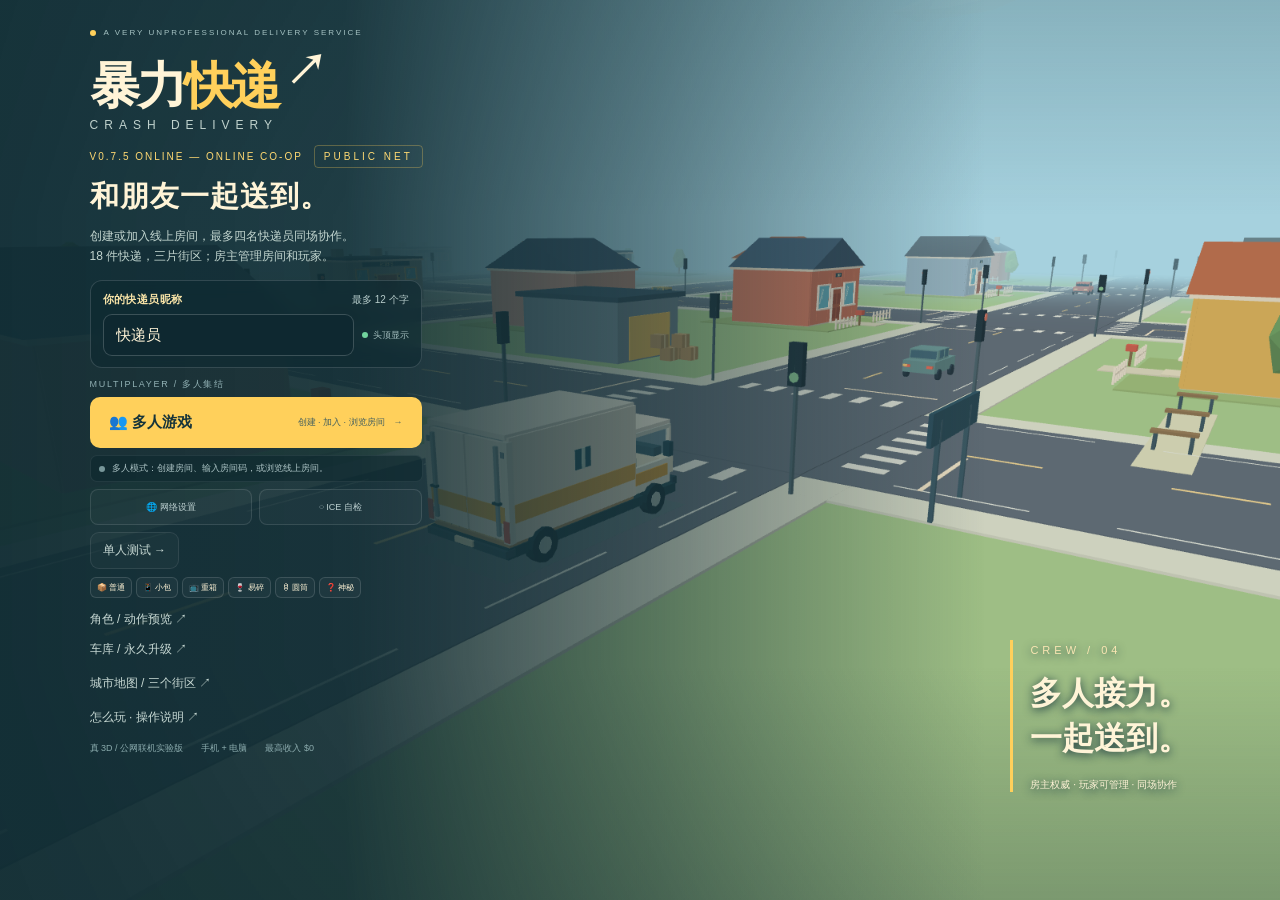
==== artifacts/V0.8.0-2v2-CANDIDATE.html @ e5f293e4 "Fix 2v2 runtime scope and show mode picker" ====
<!doctype html>
<html lang="zh-CN">
<head>
<meta charset="utf-8"><meta name="viewport" content="width=device-width,initial-scale=1,viewport-fit=cover">
<meta name="theme-color" content="#162e34"><meta name="apple-mobile-web-app-capable" content="yes">
<meta name="apple-mobile-web-app-status-bar-style" content="black-translucent">
<meta name="description" content="暴力快递 V0.7 城市交通：住宅、商业、工业三区，18 件任务包裹，路口转弯让行、事故清障及双人同车合作。">
<title>暴力快递 · V0.7.5 ONLINE · MULTIPLAYER</title>
<script>window.CRASH_TURN_CREDENTIALS_URL='https://api.feelpal.app/turn-credentials';</script>
<style>:root{--ink:#16343a;--deep:#142b31;--gold:#ffd05b;--cream:#fff4d7;--muted:#abc2c4;--safeB:env(safe-area-inset-bottom,0px);--safeT:env(safe-area-inset-top,0px);--safeL:env(safe-area-inset-left,0px);--safeR:env(safe-area-inset-right,0px)}*{box-sizing:border-box}html,body{margin:0;width:100%;height:100%;overflow:hidden;background:var(--deep);color:var(--cream);font-family:Arial,"PingFang SC","Microsoft YaHei",sans-serif;user-select:none;-webkit-user-select:none;overscroll-behavior:none}button{font:inherit;color:inherit;cursor:pointer;border:0;-webkit-tap-highlight-color:transparent;touch-action:none}button:focus-visible,canvas:focus-visible{outline:2px solid var(--gold);outline-offset:3px}button:disabled{opacity:.42;cursor:default}button:active{transform:translateY(1px)}.hidden{display:none!important}#game,#world,#overlay,#hud,#vignette{position:absolute;inset:0;width:100%;height:100%}#world{touch-action:none;display:block;outline:none}#overlay,#hud,#vignette{pointer-events:none}#vignette{background:linear-gradient(#133c4235,transparent 24%,transparent 74%,#142b3140)}#hud button,#hud .joystick{pointer-events:auto}.control{background:#16343ae8;border:1px solid #ffffff36;border-radius:15px;box-shadow:0 2px 0 #0e292849;min-width:44px;min-height:44px;display:flex;align-items:center;justify-content:center}.control.pressed,.control.active{background:var(--gold);color:var(--ink);border-color:#ffe6a6}.statusbar{position:absolute;left:max(16px,var(--safeL));top:calc(10px + var(--safeT));height:44px;display:flex;align-items:center;gap:17px;border-radius:13px;background:#142f37e5;padding-left:13px;font-size:14px;border:1px solid #ffffff25}.viewtag{font-size:11px;letter-spacing:1px;color:var(--gold);padding-right:12px;border-right:1px solid #ffffff2a}.stat small{font-size:10px;color:var(--muted);margin-left:4px}.money{color:var(--gold)}.statusbar b,.time{font-variant-numeric:tabular-nums}.time{font-size:12px;color:#d2e0dc}.pause{border:0;border-left:1px solid #ffffff25;border-radius:0 12px 12px 0;background:transparent;font-size:18px}.route{position:absolute;top:calc(62px + var(--safeT));left:max(16px,var(--safeL));height:35px;max-width:310px;display:flex;align-items:center;gap:11px;background:#16343ad2;border-radius:9px;padding:0 12px;font-size:12px}.route>b{white-space:nowrap;overflow:hidden;text-overflow:ellipsis;font-weight:500}.route>span:first-child{color:var(--gold);font-size:17px}.route>span:last-child{color:var(--gold);white-space:nowrap}.statuschips{position:absolute;left:max(17px,var(--safeL));top:calc(105px + var(--safeT));display:flex;gap:5px;flex-wrap:wrap;max-width:calc(100% - 120px)}.statuschips>span{background:#17373ac9;border:1px solid #ffffff12;padding:4px 7px;border-radius:5px;font-size:9px;white-space:nowrap}.statuschips>.warn{background:#9f552ce8;color:#fff2cf}.statuschips>.on{color:#ffdb81}.mapPanel{position:absolute;right:max(17px,var(--safeR));top:calc(12px + var(--safeT));width:106px;padding:6px;border-radius:12px;background:#16343adb;border:1px solid #ffffff22}.mapPanel canvas{width:100%;height:auto;display:block;border-radius:7px}.mapPanel small{display:block;font-size:9px;color:#b1c8c5;text-align:center;margin:4px 0 1px}.mapPanel small span{color:var(--gold)}#risk{position:absolute;left:50%;top:calc(20px + var(--safeT));transform:translateX(-50%);background:#934829ec;border:1px solid #ffd68e77;border-radius:8px;padding:8px 12px;font-size:12px;white-space:nowrap}#toast{position:absolute;top:23%;left:50%;transform:translate(-50%,-8px);opacity:0;transition:opacity .15s,transform .15s;background:#16343af2;border:1px solid #ffd05b5b;max-width:min(370px,85%);min-width:230px;padding:15px 22px;border-radius:13px;text-align:center}#toast.show{opacity:1;transform:translate(-50%,0)}#toast b{display:block;color:var(--gold);font-size:24px}#toast span{display:block;font-size:11px;line-height:1.7;margin-top:5px;color:#dce8df}#hint{position:absolute;bottom:calc(154px + var(--safeB));left:50%;transform:translateX(-50%);background:#17343acf;color:#f7f2d9;border-radius:10px;padding:7px 12px;font-size:11px;line-height:1.55;text-align:center;max-width:min(430px,70%);width:max-content}.telemetry{position:absolute;left:50%;bottom:calc(45px + var(--safeB));transform:translateX(-50%);display:flex;align-items:baseline;gap:4px;text-shadow:0 2px 10px #17373a}.telemetry strong{font-size:42px;line-height:1;font-variant-numeric:tabular-nums;letter-spacing:-1px}.telemetry small{font-size:9px;color:#d0e0dc}.healthtrack{position:absolute;width:70px;bottom:-12px;left:0;height:3px;background:#1c3439b0;border-radius:3px;overflow:hidden}.healthtrack i{display:block;height:100%;width:100%;background:#afd5b5}.driveLeft{position:absolute;left:max(23px,var(--safeL));bottom:calc(25px + var(--safeB))}.driveRight{position:absolute;right:max(23px,var(--safeR));bottom:calc(25px + var(--safeB));display:flex;flex-direction:column;align-items:flex-end;gap:10px}.steering,.pedals{display:flex;gap:8px}.steering button{width:64px;height:58px;font-size:21px}.pedals button{width:64px;height:58px;font-size:12px}.pedals .gas{background:#eff0dfe8;color:var(--ink);border-color:#faf9dd}.pedals .gas.pressed{background:var(--gold)}.driveTools{margin-bottom:9px;display:flex;gap:7px}.tool{gap:5px;padding:0 13px;font-size:18px}.tool small{font-size:11px}.enter{gap:7px;background:var(--gold);color:var(--ink);padding:0 13px;height:48px;border-color:#ffe7a7}.enter span{font-size:24px}.enter b{font-size:12px}.keyhelp{position:absolute;bottom:6px;left:50%;transform:translateX(-50%);font-size:10px;color:#fff5d8bd;white-space:nowrap}kbd{font:inherit;font-size:10px;opacity:.65;border:1px solid currentColor;padding:1px 4px;border-radius:4px;margin-left:3px}.joystick{position:absolute;width:128px;height:128px;left:max(23px,var(--safeL));bottom:calc(26px + var(--safeB));touch-action:none}.stickring{position:absolute;inset:5px;background:#173b3ba9;border:1px solid #ffffff3f;border-radius:50%;pointer-events:none}.stickthumb{position:absolute;left:44px;top:44px;width:40px;height:40px;border-radius:50%;background:#e1e9dabb;border:1px solid #ffffff6a;pointer-events:none}.joystick small{position:absolute;left:0;right:0;bottom:-7px;text-align:center;font-size:8px;color:#fff4d5a0;pointer-events:none}.walk{position:absolute;background:transparent;border:0;width:44px;height:44px;font-size:10px;color:#fff9df8a;border-radius:50%;touch-action:none}.walk.up{left:42px;top:-2px}.walk.down{left:42px;bottom:-2px}.walk.left{left:-2px;top:42px}.walk.right{right:-2px;top:42px}.walk.pressed{background:#ffd05b66;color:#fff4d5}.cargoActions{position:absolute;right:max(23px,var(--safeR));bottom:calc(25px + var(--safeB));display:flex;flex-direction:column;align-items:flex-end;gap:7px}.smallAct{font-size:11px;border-radius:10px;min-width:66px;padding:0 10px;min-height:44px}.interact{background:#f2f1deef;color:var(--ink);gap:6px;padding:0 14px;height:49px;font-size:12px}.interact span{font-size:18px}.throw{background:var(--gold);color:var(--ink);width:82px;height:80px;border-radius:23px;border:2px solid #ffe6a6;flex-direction:column;gap:1px;box-shadow:0 4px 0 #a9833999}.throw span{font-size:30px;line-height:28px}.throw b{font-size:13px}.throw.charging{background:#ffefaa;transform:translateY(2px);box-shadow:none}.powertrack{width:82px;height:4px;background:#102e32ad;border-radius:3px;overflow:hidden}.powertrack i{display:block;width:0;height:100%;background:var(--gold)}.rearControls{position:absolute;left:50%;bottom:calc(91px + var(--safeB));transform:translateX(-50%);text-align:center}.rearControls small{font-size:8px;display:block;color:#ebf1d8;margin-bottom:4px;text-shadow:0 1px 4px #1c3037}.rearControls>div{display:flex;gap:5px}.doorToggle{font-size:11px;min-width:44px;min-height:44px;border-radius:10px}.doorToggle.open{background:#955c30dd;border-color:#e7ad7150}#crosshair{position:absolute;top:50%;left:50%;width:18px;height:18px;transform:translate(-50%,-50%);border:1px solid #fff6d99c;border-radius:50%;box-shadow:0 0 3px #193d41}#crosshair i{position:absolute;width:3px;height:3px;border-radius:50%;background:#fff1b2;top:6px;left:6px}#crosshair.locked{border-color:#ffd05b;width:25px;height:25px}#crosshair.locked i{left:10px;top:10px}#focusLabel{position:absolute;top:calc(50% + 22px);left:50%;transform:translateX(-50%);font-size:11px;background:#123339d9;border-radius:6px;padding:5px 8px;white-space:nowrap;max-width:90%;text-overflow:ellipsis;overflow:hidden}#focusLabel:empty{display:none}.screen{position:absolute;inset:0;z-index:10}.menuScreen{padding:36px 7%;display:flex;align-items:center;background:linear-gradient(90deg,#112d34f5,#112d34e7 27%,#112d3480 51%,#112d3400 77%)}.menuCopy{max-width:490px}.eyebrow{color:#a5c2c2;font-size:9px;letter-spacing:2px;display:flex;align-items:center;gap:8px}.eyebrow i{width:6px;height:6px;background:var(--gold);border-radius:50%}.menuCopy h1{font-size:66px;letter-spacing:-3px;line-height:1.05;margin:22px 0 8px;font-weight:900;white-space:nowrap}.menuCopy h1 span{color:var(--gold)}.menuCopy h1 sup{font-size:42px;margin-left:7px}.englishTitle{font-size:12px;color:#c0d2cd;letter-spacing:6px}.edition{font-size:10px;letter-spacing:2px;margin:22px 0 0;color:#ffd972;display:flex;align-items:center;gap:11px}.edition span{padding:5px 9px;border:1px solid #ffd05b4a;border-radius:4px;font-size:10px;letter-spacing:3px}.menuCopy h2{font-size:39px;line-height:1.27;letter-spacing:1px;margin:15px 0 18px}.menuCopy p{font-size:13px;line-height:1.9;color:#c2d5cf;margin:0 0 25px}.menuCopy em{font-style:normal;color:#e9d4a6}.primary{display:block;border-radius:10px;width:100%;max-width:332px;padding:16px 19px;min-height:50px;background:var(--gold);color:var(--ink);font-size:15px;font-weight:800;text-align:left}.secondary{display:block;background:transparent;color:#c8d9d4;font-size:12px;padding:14px 0;min-height:44px;text-align:left}.menuFooter{font-size:9px;display:flex;gap:18px;color:#8cacae;flex-wrap:wrap;margin-top:8px}.menuStamp{position:absolute;right:7%;bottom:12%;padding-left:17px;border-left:3px solid var(--gold);text-shadow:0 2px 10px #15333d}.menuStamp>span{font-size:11px;letter-spacing:4px;color:#f9e6b3}.menuStamp strong{display:block;font-size:32px;line-height:1.4;margin:13px 0}.menuStamp small{font-size:10px}.modalScreen{background:#112830e8;display:flex;align-items:center;justify-content:center;padding:max(15px,var(--safeT)) 17px max(15px,var(--safeB));backdrop-filter:blur(6px)}.modal{background:#1a3940;border:1px solid #ffffff1c;border-radius:20px;padding:28px;max-width:470px;width:100%;max-height:100%;overflow:auto}.modal h2{font-size:25px;line-height:1.3;margin:16px 0}.modal p{font-size:12px;color:#b6cecb;line-height:1.8}.modal .primary{max-width:none}.modal>.primary{margin-top:20px}.settings{display:grid;grid-template-columns:1fr 1fr;gap:8px;margin-top:18px}.settings button{background:#ffffff0b;border:1px solid #ffffff22;border-radius:9px;padding:12px 7px;font-size:11px;min-height:46px}.fineprint{font-size:10px!important;color:#90b2b3!important}.resolution{font-size:10px!important;color:#e6d5a2!important;letter-spacing:.4px}.helpRows>div{border-bottom:1px solid #ffffff13;padding:10px 0}.helpRows b{color:var(--gold);font-size:12px}.helpRows p{font-size:11px;margin:5px 0 0}.endMark{color:var(--gold);font-size:54px}.endStats{display:flex;justify-content:space-between;gap:18px;margin:18px 0}.endStats small{color:var(--muted);display:block;font-size:10px}.endStats strong{color:var(--gold);display:block;font-size:24px;margin-top:7px}.noscript{position:absolute;inset:0;background:var(--deep);padding:40px;display:grid;place-items:center;z-index:99}
@media(hover:hover){button:not(:disabled):hover{filter:brightness(1.1)}}
@media(pointer:coarse),(max-width:760px){kbd,.keyhelp{display:none}.statusbar{left:max(10px,var(--safeL));top:calc(8px + var(--safeT));gap:13px;height:42px;padding-left:11px;font-size:13px}.viewtag{font-size:10px;padding-right:9px}.route{left:max(10px,var(--safeL));top:calc(57px + var(--safeT));font-size:11px;max-width:270px;height:32px}.statuschips{left:max(11px,var(--safeL));top:calc(96px + var(--safeT))}.statuschips>span{font-size:8px;padding:3px 6px}.mapPanel{width:78px;right:max(10px,var(--safeR));top:calc(9px + var(--safeT));padding:5px;border-radius:10px}.mapPanel small{font-size:7px}.driveLeft{left:max(12px,var(--safeL));bottom:calc(15px + var(--safeB))}.driveRight{right:max(12px,var(--safeR));bottom:calc(15px + var(--safeB));gap:8px}.steering,.pedals{gap:6px}.steering button,.pedals button{width:52px;height:52px;border-radius:14px}.pedals button{font-size:11px}.steering button{font-size:18px}.tool{min-height:44px;font-size:17px;padding:0 10px;gap:5px}.tool small{font-size:10px}.enter{height:46px;min-width:108px;padding:0 11px;border-radius:13px}.enter b{font-size:11px}.enter span{font-size:19px}.driveTools{margin-bottom:8px}.telemetry{bottom:calc(33px + var(--safeB))}.telemetry strong{font-size:33px}.telemetry small{font-size:8px}.healthtrack{width:56px;bottom:-9px}#hint{bottom:calc(151px + var(--safeB));font-size:10px;max-width:75%;padding:7px 10px}#toast{top:24%;min-width:200px;padding:12px 17px}#toast b{font-size:21px}#toast span{font-size:10px}#risk{top:calc(125px + var(--safeT));font-size:10px;max-width:90%;padding:6px 10px}.joystick{left:max(9px,var(--safeL));bottom:calc(15px + var(--safeB));transform:scale(.92);transform-origin:left bottom}.cargoActions{right:max(12px,var(--safeR));bottom:calc(15px + var(--safeB));gap:6px}.throw{width:76px;height:73px;border-radius:22px}.throw span{font-size:28px}.powertrack{width:76px}.interact{padding:0 10px;font-size:11px;height:46px}.interact span{font-size:16px}.smallAct{font-size:10px;min-width:65px;min-height:44px}.rearControls{bottom:calc(98px + var(--safeB))}.rearControls>div{gap:3px}.doorToggle{min-width:44px;min-height:44px}.rearControls small{font-size:8px}#focusLabel{font-size:10px}.mapPanel small{margin:2px 0 0}}
@media(max-width:600px) and (orientation:portrait){.statusbar{right:max(10px,var(--safeR));gap:12px;justify-content:space-between}.statusbar .pause{flex-shrink:0}.viewtag{letter-spacing:0}.time{font-size:11px}.route{right:94px;max-width:none}.route #distance{margin-left:auto}.mapPanel{top:calc(57px + var(--safeT));width:74px}.statuschips{max-width:calc(100% - 96px);gap:4px;top:calc(96px + var(--safeT))}.statuschips>span{padding:3px 5px}.menuScreen{padding:30px 7%;background:linear-gradient(90deg,#112d34e8 0%,#112d34b8 46%,#112d3426 100%)}.menuCopy h1{font-size:48px;margin-top:21px}.menuCopy h1 sup{font-size:32px;margin-left:6px}.englishTitle{font-size:9px;letter-spacing:4px}.menuCopy h2{font-size:34px;margin:18px 0 17px}.menuCopy p{font-size:12px;margin-bottom:25px}.eyebrow{font-size:7px;letter-spacing:1px}.edition{margin-top:24px}.menuFooter{font-size:8px;gap:13px}.menuStamp{display:none}.menuCopy{max-width:100%;width:100%}.menuCopy .primary{max-width:100%}.modal{padding:23px 20px}.modal h2{font-size:23px}#risk{top:calc(141px + var(--safeT))}#hud[data-view=cargo] #hint{bottom:calc(170px + var(--safeB));max-width:66%;left:44%}#hud[data-view=cargo] .telemetry{bottom:calc(29px + var(--safeB))}.rearControls{bottom:calc(98px + var(--safeB))}}
@media(max-width:360px) and (orientation:portrait){.statusbar{gap:8px;padding-left:9px;font-size:12px}.viewtag{padding-right:6px;font-size:9px}.steering button,.pedals button{width:47px;height:49px}.enter{min-width:100px}.driveLeft,.joystick{left:8px}.driveRight,.cargoActions{right:8px}.statuschips>span{font-size:7px}.telemetry strong{font-size:29px}.telemetry small{font-size:7px}.rearControls{left:50%;bottom:calc(96px + var(--safeB))}.rearControls>div{gap:2px}.joystick{transform:scale(.82)}.menuCopy h1{font-size:41px}.menuCopy h2{font-size:28px}.menuCopy p{font-size:11px}.menuCopy h1 sup{font-size:26px}.edition{margin-top:18px}.menuCopy p{margin-bottom:20px}.eyebrow{font-size:6px}.primary{font-size:13px}.menuCopy h1{margin-top:17px}.mapPanel{width:66px;right:9px}.route{right:84px}.route>b{font-size:10px}.statuschips{max-width:calc(100% - 80px)}.throw{width:68px;height:67px}.powertrack{width:68px}.interact{padding:0 8px;font-size:10px}#hint{font-size:9px}#focusLabel{font-size:9px}}
@media(max-height:540px) and (orientation:landscape){.statusbar{top:calc(7px + var(--safeT));height:42px}.route{top:calc(55px + var(--safeT));height:29px;max-width:260px}.statuschips{top:calc(89px + var(--safeT))}.mapPanel{width:73px;top:calc(8px + var(--safeT))}.mapPanel small{display:none}#risk{top:calc(12px + var(--safeT));left:60%;font-size:10px}.driveLeft,.driveRight{bottom:calc(10px + var(--safeB))}.driveTools{margin-bottom:5px}.driveRight{gap:5px}.steering button,.pedals button{height:46px;width:49px}.enter{height:44px}.telemetry{bottom:calc(23px + var(--safeB))}.telemetry strong{font-size:29px}#hint{bottom:calc(48px + var(--safeB));max-width:38%;font-size:9px;left:47%}.joystick{bottom:calc(10px + var(--safeB));transform:scale(.83)}.cargoActions{bottom:calc(11px + var(--safeB));display:grid;grid-template-columns:auto auto;gap:5px;align-items:end}.cargoActions .throw{grid-column:2;grid-row:1 / span 2;width:69px;height:69px}.cargoActions .powertrack{grid-column:2;width:69px}.cargoActions .smallAct{min-height:44px;font-size:9px}.cargoActions .interact{min-height:44px;height:44px;font-size:10px;grid-column:1}.cargoActions #assistAimBtn{grid-column:1;grid-row:1}.cargoActions #dropBtn{grid-column:1;grid-row:2}.rearControls{left:30%;bottom:calc(14px + var(--safeB))}#toast{top:32%;min-width:210px;padding:9px 16px}#toast b{font-size:19px}#toast span{font-size:9px}#focusLabel{font-size:10px;top:calc(50% + 19px)}.menuScreen{padding:20px 5%}.menuCopy h1{font-size:43px;margin:10px 0 5px}.menuCopy h1 sup{font-size:28px}.englishTitle{font-size:9px;letter-spacing:4px}.eyebrow{font-size:7px}.edition{margin:13px 0 0;font-size:8px}.edition span{font-size:8px;padding:3px 7px}.menuCopy h2{font-size:25px;line-height:1.18;margin:10px 0}.menuCopy h2 br{display:none}.menuCopy p{font-size:10px;line-height:1.65;margin-bottom:13px}.menuCopy .primary{padding:12px 17px;min-height:44px;font-size:12px;max-width:295px}.menuCopy .secondary{padding:8px 0;min-height:36px;font-size:10px}.menuFooter{font-size:7px;margin-top:2px}.menuStamp{bottom:16%;right:7%}.menuStamp strong{font-size:23px}.menuStamp small{font-size:8px}.modal{padding:21px}.modal h2{font-size:22px}.keyhelp{display:none}}
@media(prefers-reduced-motion:reduce){*{transition:none!important;animation:none!important}}

/* Multiplayer V0.2 UI: desktop + portrait/landscape safe areas. */
.menuScreen{overflow-y:auto}.menuCopy h1{font-size:56px;margin-top:12px}.menuCopy h2{font-size:35px;margin:12px 0}.edition{margin-top:15px}.menuCopy p{margin-bottom:16px}.menuLinks{display:flex;gap:18px;flex-wrap:wrap}.menuLinks .secondary{padding:10px 0 2px;min-height:34px}.menuFooter{margin-bottom:6px}#netStatus{max-width:360px;line-height:1.65}#roomCode{touch-action:manipulation;user-select:text;-webkit-user-select:text}.roomStrip{position:absolute;top:calc(134px + var(--safeT));left:max(16px,var(--safeL));display:flex;align-items:center;gap:6px;border:1px solid #e1efd329;border-radius:8px;background:#14303ce3;font-size:10px;padding:3px 4px 3px 8px;max-width:calc(100% - 30px)}.onlineDot{width:5px;height:5px;flex-shrink:0;background:#9adab1;border-radius:50%}.roomStrip button{font-size:10px;background:#39565d;border-radius:5px;min-height:30px;padding:0 9px;pointer-events:auto}.driveTools{max-width:180px}.wardrobe{pointer-events:none}.wardrobe header{position:absolute;left:5%;top:6%;pointer-events:none}.wardrobe h2{font-size:32px;margin:12px 0 7px}.wardrobe h2 span{font-size:10px;margin-left:12px;color:#a5c6c8;font-weight:400}.wardrobe p{font-size:11px;color:#9fbfc0}.galleryClose{position:absolute;right:5%;top:5%;font-size:12px;padding:0 17px;pointer-events:auto}.avatarCaption{position:absolute;left:8%;top:42%;display:flex;flex-direction:column;gap:9px}.avatarCaption small{font-size:10px;letter-spacing:2px;color:#a3c4c8}.avatarCaption strong{font-size:24px;color:#ffdc88}.avatarCaption span{font-size:11px;color:#c9d9d4}.poseDock{pointer-events:auto;position:absolute;left:50%;bottom:calc(23px + var(--safeB));transform:translateX(-50%);width:min(510px,90%);background:#122d38ed;border:1px solid #d3e7df33;border-radius:17px;padding:13px;backdrop-filter:blur(10px)}.crewSelect{display:flex;align-items:center;gap:8px;margin-bottom:10px}.crewSelect button,.poseGrid button{background:#ffffff09;border:1px solid #dae8d52b;border-radius:8px;min-height:40px;padding:0 10px;font-size:11px}.crewSelect>span{margin-left:auto;font-size:9px;color:#91b1b5}.crewSelect .active,.poseGrid .active{background:#f3ca6c;color:#163840;border-color:#ffe4a0}.poseGrid{display:grid;grid-template-columns:repeat(4,1fr);gap:6px}.wardrobe .eyebrow{letter-spacing:2px}#game[data-online=true] #risk{top:calc(172px + var(--safeT))}
@media(max-width:600px) and (orientation:portrait){.menuScreen{padding:22px 7%;align-items:center}.menuCopy h1{font-size:45px;margin:8px 0}.menuCopy h2{font-size:30px;line-height:1.14;margin:11px 0}.menuCopy h2 br{display:none}.edition{margin-top:15px}.menuCopy p{font-size:11px;line-height:1.75;margin-bottom:12px}.menuCopy .primary{min-height:44px;padding:13px 15px}.menuCopy .secondary{font-size:11px}.menuLinks{gap:15px}.roomStrip{left:10px;top:calc(136px + var(--safeT));font-size:9px;gap:5px;max-width:calc(100% - 20px)}.roomStrip button{font-size:9px;min-height:30px}.wardrobe header{top:5%;left:6%}.wardrobe h2{font-size:25px}.wardrobe h2 span{display:block;margin:6px 0 0}.wardrobe p{font-size:10px}.galleryClose{right:5%;font-size:10px;padding:0 12px}.avatarCaption{left:7%;top:24%;gap:6px}.avatarCaption strong{font-size:17px}.avatarCaption small{font-size:8px}.avatarCaption span{font-size:10px}.poseDock{bottom:calc(14px + var(--safeB));padding:10px;width:92%}.crewSelect>span{font-size:8px}.crewSelect button,.poseGrid button{font-size:10px;padding:0 8px;min-height:38px}}
@media(max-height:680px) and (orientation:portrait){.menuScreen{align-items:flex-start;padding-top:14px}.menuCopy h1{font-size:39px}.menuCopy p{line-height:1.6}.menuCopy .secondary{padding-top:7px;padding-bottom:7px;min-height:30px}.edition{margin-top:10px}.menuCopy .primary{padding:11px 14px}}
@media(max-height:540px) and (orientation:landscape){.menuScreen{align-items:flex-start;padding:16px 5%}.menuCopy h1{font-size:35px;margin:8px 0}.menuCopy{max-width:425px}.menuCopy h2{font-size:22px;margin:8px 0}.menuCopy p{display:none}.edition{margin-top:9px}.menuCopy .primary{padding:10px 15px;min-height:40px;max-width:295px}.menuLinks .secondary{min-height:25px;font-size:10px}.menuCopy .secondary{padding:6px 0;min-height:27px}.menuStamp{right:6%;bottom:25%}.roomStrip{top:calc(113px + var(--safeT));font-size:9px}.wardrobe header{top:7%;left:5%}.wardrobe h2{font-size:23px}.avatarCaption{left:5%;top:44%}.avatarCaption strong{font-size:19px}.poseDock{left:auto;right:4%;transform:none;width:225px;bottom:6%;padding:10px}.crewSelect{flex-wrap:wrap}.crewSelect>span{display:none}.poseGrid{grid-template-columns:repeat(2,1fr)}.poseGrid button,.crewSelect button{min-height:34px;font-size:10px}.galleryClose{top:5%;right:4%}#game[data-online=true] #risk{top:calc(8px + var(--safeT));left:60%}}


/* V0.7 ONLINE additions */
.packageLegend{display:flex;gap:5px;flex-wrap:wrap;margin:8px 0 0}.packageLegend span{font-size:9px;padding:4px 6px;border:1px solid #ffffff22;border-radius:6px;background:#ffffff08}.garageMoney{color:var(--gold)}.garageGrid{display:grid;grid-template-columns:1fr 1fr;gap:7px;margin:12px 0}.garageGrid button{background:#ffffff0b;border:1px solid #ffffff22;border-radius:9px;min-height:54px;padding:8px;text-align:left}.garageGrid b,.garageGrid span{display:block}.garageGrid span{font-size:9px;color:#b9cfca;margin-top:3px}.conditionChip{color:#ffdc88!important}

/* V0.7 ONLINE Multiplayer lobby + nickname + performance UI */
.profileSetup{max-width:332px;margin:14px 0 10px;padding:11px 12px;border:1px solid #ffffff24;border-radius:12px;background:#0f2a31a8;backdrop-filter:blur(7px)}
.profileSetup label{display:flex;align-items:center;justify-content:space-between;gap:12px;font-size:10px;color:#b7ccca;margin-bottom:7px}.profileSetup label b{font-size:11px;color:#f7e3a7;letter-spacing:.4px}.nicknameRow{display:flex;align-items:center;gap:8px}.nicknameRow input{min-width:0;flex:1;height:42px;border:1px solid #ffffff30;border-radius:9px;background:#0e2830;color:#fff4d7;padding:0 12px;font:inherit;font-size:15px;outline:none}.nicknameRow input:focus{border-color:#ffd05b99;box-shadow:0 0 0 2px #ffd05b1d}.nicknameBadge{flex:0 0 auto;font-size:9px;color:#9fb9ba;white-space:nowrap}.nicknameBadge i{display:inline-block;width:6px;height:6px;border-radius:50%;background:#72d39e;margin-right:5px}.lobbyLabel{font-size:9px;letter-spacing:1.7px;color:#91b1b4;margin:9px 0 6px}.multiplayerPanel{max-width:332px;padding:9px;border:1px solid #ffffff20;border-radius:13px;background:#102b33a8}.multiplayerPanel .primary{max-width:none}.joinRow{display:flex;gap:7px;margin-top:8px}.joinRow input{min-width:0;flex:1;border:1px solid #ffffff2d;border-radius:9px;background:#0e2931;color:#fff4d7;padding:0 12px;font:inherit;font-size:15px;height:44px}.joinRow .control{min-width:67px}.soloLink{max-width:332px;margin-top:7px!important;text-align:center!important;border:1px solid #ffffff17!important;border-radius:9px!important;padding:9px 12px!important;background:#ffffff06!important}.netStatusPill{max-width:332px;display:flex;align-items:center;gap:7px;font-size:9px!important;color:#abc2c4!important;margin:7px 0 0!important;min-height:25px!important;padding:5px 8px;border-radius:7px;background:#0f2930a3;border:1px solid #ffffff12}.netStatusPill:before{content:'';width:6px;height:6px;border-radius:50%;background:#78979a;flex:0 0 auto}.packageLegend{max-width:332px;margin-top:8px!important;gap:4px!important}.packageLegend span{font-size:8px!important;padding:4px 6px!important}
.roomStrip{gap:7px!important;padding:4px 5px 4px 7px!important;max-width:min(620px,calc(100% - 30px))!important}.crewHud{display:flex;align-items:center;gap:6px;min-width:0}.crewDot{width:7px;height:7px;border-radius:50%;flex:0 0 auto}.crewDot.local{background:#efae3f}.crewDot.remote{background:#55b8d3}.crewHudText{display:flex;flex-direction:column;min-width:0;line-height:1.1}.crewHudText strong{font-size:10px;max-width:105px;overflow:hidden;text-overflow:ellipsis;white-space:nowrap;color:#fff1c6}.crewHudText small{font-size:7px;color:#95b5b7;margin-top:2px}.roomDivider{width:1px;height:20px;background:#ffffff20;flex:0 0 auto}.roomMeta{font-size:8px;color:#94b2b5;white-space:nowrap}.roomStrip #waveBtn{min-width:35px!important;padding:0 8px!important;font-size:15px!important}
.nameplate{position:absolute;pointer-events:none;transform:translate(-50%,-100%);padding:5px 8px 4px;border-radius:8px;background:#102d35e8;border:1px solid #ffffff35;box-shadow:0 2px 10px #0d242b66;white-space:nowrap;text-align:center}.nameplate b{display:block;font-size:11px;color:#fff2c8;line-height:1.15}.nameplate small{display:block;font-size:8px;color:#a9c5c6;margin-top:2px}.nameplate.blue{border-color:#70d0e75c}.nameplate.orange{border-color:#f2bd6263}
@media(max-width:600px) and (orientation:portrait){.profileSetup,.multiplayerPanel,.netStatusPill,.soloLink{max-width:none;width:100%}.packageLegend{display:none}.profileSetup{margin:10px 0 7px;padding:9px 10px}.nicknameRow input{height:40px;font-size:16px}.lobbyLabel{margin:7px 0 5px}.multiplayerPanel{padding:7px}.menuCopy p{margin-bottom:10px!important}.roomStrip{top:calc(132px + var(--safeT));left:10px!important;right:10px!important;max-width:none!important;width:auto!important}.roomMeta{display:none}.crewHudText strong{max-width:86px}.crewHudText small{font-size:6px}.roomDivider{height:18px}.nicknameBadge{font-size:8px}}
@media(max-height:540px) and (orientation:landscape){.profileSetup{position:absolute;left:5%;top:184px;width:295px;margin:0;padding:7px 9px}.profileSetup label{margin-bottom:4px}.nicknameRow input{height:36px}.lobbyLabel{display:none}.multiplayerPanel{position:absolute;left:5%;top:263px;width:295px;padding:6px}.multiplayerPanel .primary{min-height:36px!important;padding:8px 12px!important}.joinRow{margin-top:5px}.joinRow input{height:36px}.netStatusPill{position:absolute;left:5%;top:348px;width:295px;margin:0!important;min-height:21px!important}.soloLink{position:absolute;left:315px;top:263px;width:110px;margin:0!important;min-height:36px!important}.packageLegend{display:none}.menuLinks{position:absolute;left:315px;top:305px;display:block}.menuLinks .secondary,#garageBtn,#helpBtn{font-size:9px!important;min-height:25px!important;padding:4px 0!important}.roomStrip{top:calc(86px + var(--safeT))}}

/* V0.6: clear canvas, contextual actions and a compact opt-in job sheet. */
#game{height:100%;height:100dvh}#errorScreen{z-index:90}
.route{pointer-events:auto;height:40px;padding-right:3px;max-width:390px}
.route>button{border:1px solid #d3e1cc3b;background:#31515a;font-size:11px;min-width:44px;min-height:34px;border-radius:7px;margin-left:3px}
.route #distance{margin-left:auto}.route b{max-width:205px}
.mobility{position:absolute;right:max(23px,var(--safeR));bottom:calc(246px + var(--safeB));background:#335d66e8}
.taskBadge{position:absolute;left:50%;top:calc(155px + var(--safeT));transform:translateX(-50%);font-size:11px;color:#d0efce;background:#1c4149ed;border:1px solid #a9d29a55;padding:7px 11px;border-radius:8px;max-width:80%;text-align:center;white-space:nowrap}
.taskBadge.mismatch{background:#765035ed;color:#ffe1aa;border-color:#efc28577}
.workProgress{position:absolute;left:50%;top:58%;transform:translateX(-50%);width:210px;padding:10px;border-radius:10px;background:#15353aed;text-align:center;font-size:12px}
.workProgress>div{height:5px;margin-top:8px;background:#718b8966;border-radius:6px;overflow:hidden}.workProgress i{height:100%;display:block;background:#ffd05b;width:0}
.manifest{position:absolute;z-index:8;top:calc(65px + var(--safeT));right:max(18px,var(--safeR));width:360px;max-width:calc(100% - 24px);max-height:calc(100% - 96px - var(--safeT) - var(--safeB));overflow:auto;background:#14313bee;border:1px solid #9eb6ad69;border-radius:18px;padding:18px;box-shadow:0 15px 40px #071f2855;backdrop-filter:blur(10px)}
.manifest header{display:flex;gap:12px;justify-content:space-between;align-items:center}.manifest h2{font-size:19px;letter-spacing:.3px;margin:8px 0 0}.manifest header small{font-size:8px;letter-spacing:1.5px;color:#adc9c8}.manifest p,.manifest footer{font-size:10px;line-height:1.7;color:#adc9c8}.manifest header button{font-size:22px;flex-shrink:0}
#orderList{display:grid;gap:6px;margin:12px 0}.job{min-height:58px;background:#ffffff07;border:1px solid #acc4b827;border-radius:10px;display:flex;align-items:center;gap:10px;text-align:left;padding:9px 10px;color:#eff0dc;touch-action:manipulation}.job>strong{font-size:22px;color:#ffe0a1;letter-spacing:1px}.jobText{display:flex;flex-direction:column;gap:4px;flex:1;min-width:0}.jobText b{font-size:12px}.jobText small{font-size:9px;color:#aec4c7}.jobLocation{font-size:9px;color:#c1d5ca;white-space:nowrap}.job.selected{background:#ffe2a211;border-color:#f5d18ea6}.job.complete{opacity:.55}.job.complete strong{color:#b0d7b1}
[data-view=outside] .telemetry{display:none}.menuCopy h2{font-size:32px}
@media(pointer:coarse),(max-width:760px){
 .route{height:38px;top:calc(55px + var(--safeT));max-width:calc(100% - 94px)}.route b{max-width:140px;font-size:10px}.route>button{min-height:34px;font-size:10px;margin-left:0;padding:0 7px}
 .statuschips{top:calc(99px + var(--safeT))}.mobility{right:max(12px,var(--safeR));bottom:calc(240px + var(--safeB));font-size:10px;min-height:44px}
 .taskBadge{top:calc(193px + var(--safeT));font-size:9px;padding:5px 8px;max-width:88%}.manifest{right:12px;top:calc(54px + var(--safeT));padding:14px}.manifest h2{font-size:18px}
 #hud[data-view=cargo] #hint,#hud[data-view=outside] #hint{bottom:calc(154px + var(--safeB));left:45%;max-width:49%;font-size:9px}
 .cargoActions #interactBtn:not(.hidden){max-width:112px}.taskBadge{pointer-events:none}
}
@media(max-width:600px) and (orientation:portrait){
 .menuCopy h2{font-size:27px}.route{gap:5px;padding-left:8px;right:90px}.route #distance{font-size:10px}.route b{max-width:91px}.route>span:first-child{font-size:13px}.route>button{margin-left:0}
 .roomStrip{max-width:calc(100% - 20px)}.crewHudName{max-width:88px}.job{padding:8px;gap:7px}.jobText small{font-size:8px}
 .rearControls{left:47%;bottom:calc(94px + var(--safeB))}.rearControls small{display:none}.telemetry{bottom:calc(29px + var(--safeB));left:48%}
}
@media(max-width:360px) and (orientation:portrait){.route{right:82px;gap:3px;font-size:9px}.route b{max-width:70px}.route #distance{font-size:8px}.route>button{font-size:9px;min-width:44px}.jobLocation{font-size:8px}.taskBadge{font-size:8px}.rearControls{left:48%}.doorToggle{font-size:9px}}
@media(max-height:540px) and (orientation:landscape){
 .route{top:calc(54px + var(--safeT));height:34px}.route>button{min-height:30px}.statuschips{top:calc(94px + var(--safeT))}.taskBadge{top:calc(48px + var(--safeT));left:69%;max-width:45%}
 .mobility{right:max(23px,var(--safeR));bottom:calc(154px + var(--safeB));min-height:44px}
 .manifest{top:calc(12px + var(--safeT));max-height:calc(100% - 24px - var(--safeT) - var(--safeB));width:390px}.manifest p{margin:7px 0}#orderList{grid-template-columns:1fr 1fr}.job{gap:5px;padding:7px;flex-wrap:wrap}.job>strong{font-size:18px}.jobLocation{width:100%;margin-left:32px}.jobText small{font-size:8px}
 #hud[data-view=cargo] #hint,#hud[data-view=outside] #hint{bottom:calc(92px + var(--safeB));left:48%;max-width:40%;font-size:9px}.rearControls{left:33%;bottom:calc(14px + var(--safeB))}
}
/* Lobby has a naturally scrollable copy column; never center an over-height column off-screen. */
.menuScreen{align-items:flex-start;padding-top:28px;padding-bottom:24px}.menuCopy h1{font-size:50px;margin:12px 0 6px}.menuCopy h2{margin:12px 0;font-size:29px;line-height:1.15}.menuCopy h2 br{display:none}.menuCopy .edition{margin-top:13px}.menuCopy p{font-size:12px;line-height:1.7;margin:12px 0!important}.menuLinks{gap:13px}.menuCopy>.secondary{padding:9px 0;min-height:38px}.menuCopy .eyebrow{font-size:8px}
@media(max-width:600px) and (orientation:portrait){.menuScreen{padding:20px 7%}.menuCopy h1{font-size:43px}.menuCopy h2{font-size:25px}.menuCopy p{font-size:10px}.mapPanel{width:64px;top:calc(58px + var(--safeT))}.mapPanel small{display:none}.nicknameRow input,.joinRow input{font-size:16px}.menuCopy .eyebrow{font-size:7px;letter-spacing:1px}}
@media(max-height:540px) and (orientation:landscape){
 .menuScreen{display:block;padding:18px 5%;overflow-y:auto}.menuCopy{width:100%;max-width:none;display:grid;grid-template-columns:minmax(220px,1fr) minmax(240px,1fr);gap:5px 30px;align-content:start}
 .menuCopy>.eyebrow,.menuCopy>h1,.menuCopy>.englishTitle,.menuCopy>.edition,.menuCopy>h2,.menuCopy>p,.menuCopy>.menuFooter{grid-column:1}
 .menuCopy>.eyebrow{grid-row:1}.menuCopy>h1{grid-row:2;font-size:35px;margin:5px 0}.menuCopy>.englishTitle{grid-row:3}.menuCopy>.edition{grid-row:4}.menuCopy>h2{grid-row:5;font-size:22px}.menuCopy>p{display:none}.menuCopy>.menuFooter{grid-row:9}
 .profileSetup,.multiplayerPanel,.netStatusPill,.soloLink,.menuLinks{position:static!important;max-width:none;width:100%!important;margin:0!important;left:auto;top:auto}
 .profileSetup{grid-column:2;grid-row:1 / span 2}.multiplayerPanel{grid-column:2;grid-row:3 / span 3}.netStatusPill{grid-column:2;grid-row:6}.soloLink{grid-column:2;grid-row:7;min-height:40px!important}.menuLinks{grid-column:1;grid-row:6;display:flex;flex-wrap:wrap}.menuCopy>#garageBtn{grid-column:1;grid-row:7}.menuCopy>#helpBtn{grid-column:1;grid-row:8}
 .lobbyLabel{display:none}.menuStamp{display:none}.nicknameRow input,.joinRow input{font-size:16px!important;height:40px}.multiplayerPanel .primary{min-height:42px!important}.menuLinks .secondary,#garageBtn,#helpBtn{min-height:32px!important}.menuCopy .englishTitle{font-size:8px}
}

/* One additional line of route information, not a new dashboard. */
#mapOpenBtn{display:block;width:100%;min-width:44px;min-height:44px;padding:0;background:transparent;border:0;cursor:pointer;color:inherit}#mapOpenBtn small{margin-top:4px}
#districtChip{color:#cde6d1}.routeGuide{position:absolute;left:max(18px,var(--safeL));top:calc(107px + var(--safeT));font-size:11px;color:#e9e9d1;text-shadow:0 1px 3px #112d34;pointer-events:none}.statuschips{top:calc(130px + var(--safeT))}
.cityScreen{position:absolute;inset:0;z-index:25;display:flex;align-items:center;justify-content:center;padding:16px;background:#102b35c9;backdrop-filter:blur(5px)}
.citySheet{border:1px solid #d6e6d540;border-radius:20px;background:#173742;width:920px;max-width:100%;max-height:100%;overflow:auto;padding:22px;box-shadow:0 15px 65px #09273366}
.citySheet header{display:flex;align-items:center;justify-content:space-between;gap:15px}.citySheet h2{margin:7px 0;font-size:24px}.citySheet header small{font-size:9px;letter-spacing:2px;color:#b5cece}.citySheet header .control{font-size:22px;min-height:44px;min-width:44px}
.cityLayout{display:grid;grid-template-columns:minmax(280px,1.3fr) minmax(220px,.9fr);gap:22px;margin-top:15px}.cityMapBox{min-width:0}#cityMap{display:block;width:100%;height:auto;border:1px solid #cfddcb38;border-radius:12px;touch-action:manipulation}
.cityLegend{font-size:10px;color:#bfd2d1;line-height:1.8;margin:8px 0}.cityInfo{min-width:0}.cityInfo h3{font-size:20px;margin:8px 0 12px;color:#ffe1a1}.cityInfo p{font-size:12px;color:#bcd1d2;line-height:1.8;margin:10px 0}.cityInfo .primary{margin-top:16px;max-width:100%;font-size:13px;min-height:46px}
.cityDistricts{display:flex;gap:6px;flex-wrap:wrap;margin:8px 0 16px}.cityDistricts button{font-size:11px;min-height:44px;background:#ffffff08;border:1px solid #e7ebd32a;border-radius:8px;padding:7px 10px}.cityDistricts button.active{background:#eacb88;color:#1b3e48;border-color:#ffe4a5}
#cityRouteSummary{padding:10px 12px;border-left:2px solid #edc67f;background:#ffffff06;border-radius:0 8px 8px 0;color:#eedaaa;font-size:11px}#cityMapTraffic{font-variant-numeric:tabular-nums;color:#dfc6a8}.cityNote{font-size:10px!important;opacity:.85}.cityLoading{font-size:10px;color:#b8d4ce;margin-top:7px}.menuStamp .cityKicker{font-size:9px;letter-spacing:3px}
@media(pointer:coarse),(max-width:760px){.routeGuide{left:12px;top:calc(99px + var(--safeT));font-size:9px}.statuschips{top:calc(120px + var(--safeT));max-width:calc(100% - 15px)}.statuschips>span{font-size:8px;padding:3px 5px}.roomStrip{top:calc(146px + var(--safeT))}.citySheet{padding:15px}.cityLayout{gap:12px}.cityInfo p{font-size:11px}.citySheet h2{font-size:20px}}
@media(max-width:600px) and (orientation:portrait){.cityScreen{padding:calc(8px + var(--safeT)) 8px calc(8px + var(--safeB));align-items:flex-start}.citySheet{padding:13px;border-radius:15px}.cityLayout{grid-template-columns:1fr;gap:4px;margin-top:8px}#cityMap{max-height:none}.citySheet h2{font-size:19px}.cityLegend{margin:4px 0;font-size:9px}.cityDistricts{margin:4px 0;gap:4px}.cityDistricts button{font-size:10px;min-height:44px;padding:7px 9px}.cityInfo h3{font-size:17px;margin:6px 0}.cityInfo p{margin:6px 0}.cityInfo .primary{margin:9px 0}.cityNote{margin-bottom:0!important}.menuCopy>#cityMenuBtn{min-height:38px;padding:7px 0}.statuschips{gap:3px}.roomStrip{max-width:calc(100% - 20px)}}
@media(max-width:360px) and (orientation:portrait){.statuschips>span{font-size:7px}.routeGuide{font-size:8px}.cityDistricts button{padding:5px 7px;font-size:9px}.citySheet{padding:10px}.cityInfo h3{font-size:16px}}
@media(max-height:540px) and (orientation:landscape){.cityScreen{padding:8px}.citySheet{padding:12px}.citySheet header small{font-size:8px}.citySheet h2{font-size:18px;margin:5px 0}.cityLayout{grid-template-columns:minmax(220px,1fr) minmax(210px,1fr);margin-top:7px}.cityMapBox{max-width:320px}.cityInfo h3{font-size:16px}.cityInfo p{font-size:10px;margin:6px 0}.cityDistricts{gap:4px;margin:0 0 8px}.cityDistricts button{font-size:10px;padding:5px 7px}.cityNote{font-size:9px!important}.routeGuide{top:calc(94px + var(--safeT));font-size:9px}.statuschips{top:calc(113px + var(--safeT))}.roomStrip{top:calc(135px + var(--safeT))}.menuCopy>#cityMenuBtn{grid-column:1;grid-row:8}.menuCopy>#helpBtn{grid-row:9}.menuCopy>.menuFooter{grid-row:10}}
/* Keep the teammate strip BELOW vehicle chips rather than overlapping them. */
.roomStrip{top:calc(159px + var(--safeT))}
@media(pointer:coarse),(max-width:760px){.roomStrip{top:calc(145px + var(--safeT))}}
@media(max-height:540px) and (orientation:landscape){.roomStrip{top:calc(135px + var(--safeT))}}
.menuCopy>.secondary{min-height:34px;padding:6px 0}

#game[data-online=true] #risk{top:calc(209px + var(--safeT))}
@media(pointer:coarse),(max-width:760px){#game[data-online=true] #risk{top:calc(194px + var(--safeT))}}
@media(max-height:540px) and (orientation:landscape){#game[data-online=true] #risk{top:calc(8px + var(--safeT));left:60%}}


/* V0.7.2 network diagnostics hotfix / TURN UI */
.netTools{max-width:332px;display:flex;gap:7px;margin-top:7px}.netTools button{flex:1;min-height:36px;border:1px solid #ffffff1d;border-radius:8px;background:#ffffff07;color:#bdd0d0;font-size:9px}.netTools button strong{color:#ffe09a;font-weight:600}.netStatusPill[data-state=ok]:before{background:#75d5a0}.netStatusPill[data-state=warn]:before{background:#e3b860}.netStatusPill[data-state=bad]:before{background:#e07d6c}.netStatusPill[data-state=working]:before{background:#72b9d2;box-shadow:0 0 0 3px #72b9d220}.networkModal .netGrid{display:grid;grid-template-columns:1fr 1fr;gap:8px;margin-top:14px}.networkModal label{font-size:10px;color:#a9c2c3;display:flex;flex-direction:column;gap:5px}.networkModal label.wide{grid-column:1/-1}.networkModal input,.networkModal select{width:100%;min-height:42px;border:1px solid #ffffff2b;border-radius:8px;background:#102c33;color:#fff4d7;padding:0 10px;font:inherit;font-size:13px;outline:none}.networkModal input:focus,.networkModal select:focus{border-color:#ffd05b88}.networkModal .netActions{display:flex;gap:7px;flex-wrap:wrap;margin-top:12px}.networkModal .netActions button{flex:1;min-width:125px}.netDiag{margin-top:12px;border:1px solid #ffffff16;border-radius:10px;background:#102c3370;padding:10px;font-size:10px;color:#b5cbca;line-height:1.7}.netDiag b{color:#ffe09a}.netDiag code{font-family:ui-monospace,SFMono-Regular,Menlo,monospace;color:#e9f2e8}.netSecret{font-size:9px!important;color:#89a9ab!important}.linkBadge{display:inline-flex;align-items:center;gap:4px;border:1px solid #ffffff1d;border-radius:6px;padding:2px 5px;color:#cfe0db;background:#ffffff08}.linkBadge.relay{color:#ffd487;border-color:#e6ad5045}.linkBadge.direct{color:#a5e2bd;border-color:#65be8950}.reconnectNote{color:#f4cf85}.iceTypes{display:flex;gap:5px;flex-wrap:wrap;margin-top:6px}.iceTypes span{border:1px solid #ffffff1e;border-radius:6px;padding:3px 6px;background:#ffffff06}.iceTypes .relay{color:#ffd487}.iceTypes .srflx{color:#a5e2bd}.iceTypes .host{color:#b7c9ca}.turnRouteResults{display:grid;grid-template-columns:1fr 1fr;gap:4px 10px;margin:8px 0}.turnRouteRow{display:flex;justify-content:space-between;gap:5px;border-bottom:1px solid #ffffff12;padding:3px 0}.turnRouteRow.best{color:#ffe09a}.turnRouteTime{white-space:nowrap;color:#9bb6b8}
@media(max-width:600px) and (orientation:portrait){.netTools{max-width:none;width:100%}.networkModal .netGrid{grid-template-columns:1fr}.networkModal label.wide{grid-column:auto}.networkModal{padding:20px 16px!important}.netDiag{font-size:9px}.netTools button{min-height:40px}}
@media(max-height:540px) and (orientation:landscape){.netTools{position:absolute;left:315px;top:348px;width:110px;display:block;margin:0}.netTools button{width:100%;min-height:28px;margin-bottom:4px;font-size:8px}.networkModal{max-width:650px}.networkModal .netGrid{grid-template-columns:repeat(3,1fr)}.networkModal label.wide{grid-column:auto}.networkModal .netDiag{max-height:92px;overflow:auto}}
</style>
<style>
#playersBtn{min-width:38px!important;padding:0 8px!important;font-size:10px!important;white-space:nowrap}
#playersPanel{position:absolute;z-index:24;top:calc(174px + var(--safeT));left:max(16px,var(--safeL));width:min(310px,calc(100vw - 32px));padding:13px;border:1px solid #ffffff2a;border-radius:13px;background:#112d37f2;box-shadow:0 12px 36px #071a20a8;backdrop-filter:blur(12px);pointer-events:auto}
#playersPanel header{display:flex;align-items:center;justify-content:space-between;gap:8px;margin-bottom:8px}
#playersPanel header b{font-size:13px;color:#ffe09a}
#playersPanel header button{min-height:34px;padding:0 9px;border-radius:8px;background:#ffffff10;font-size:10px}
.playerRow{display:flex;align-items:center;gap:8px;min-height:42px;padding:5px 3px;border-top:1px solid #ffffff12}
.playerRow .playerLamp{width:8px;height:8px;flex:0 0 auto;border-radius:50%;background:#e1b563}
.playerRow.online .playerLamp{background:#7bd49e;box-shadow:0 0 0 3px #7bd49e18}
.playerRow.offline .playerLamp{background:#e18070}
.playerRow .playerName{flex:1;min-width:0;overflow:hidden;text-overflow:ellipsis;white-space:nowrap;font-size:11px}
.playerRow .playerRole{font-size:9px;color:#91afb1;white-space:nowrap}
.playerRow .kickPlayer{min-height:30px;padding:0 9px;border-radius:7px;background:#7e3e3a;color:#ffe8d8;font-size:9px}
#playersPanel .roomHelp{margin:7px 0 0;color:#91afb1;font-size:9px;line-height:1.5}
@media(max-width:600px) and (orientation:portrait){#playersPanel{top:calc(190px + var(--safeT));left:10px;width:min(310px,calc(100vw - 20px))}}
@media(max-height:540px) and (orientation:landscape){#playersPanel{top:calc(172px + var(--safeT))}}
</style>
<style>
.multiplayerEntry{position:relative;display:flex;align-items:center;justify-content:space-between;gap:8px;font-size:15px}.multiplayerEntry span{font-size:9px;font-weight:500;color:#46615e;white-space:nowrap}
.multiLobby{width:min(850px,100%);max-height:100%;overflow:auto;padding:23px;background:#102e36f5;border:1px solid #ffe08a35;border-radius:20px;box-shadow:0 20px 60px #071a20a8;backdrop-filter:blur(14px)}
.multiLobbyHeader{display:flex;align-items:flex-start;justify-content:space-between;gap:18px;margin-bottom:18px}.multiLobbyHeader h2{font-size:27px;color:#fff2cf;margin:7px 0 2px}.multiLobbyHeader p{font-size:11px;color:#abc2c4;margin:0}.multiLobbyHeader .control{width:40px;height:40px;min-width:40px;font-size:20px}
.multiLobbyGrid{display:grid;grid-template-columns:1fr 1fr;gap:11px}.mpCard{min-width:0;border:1px solid #ffffff1c;border-radius:13px;padding:14px;background:linear-gradient(145deg,#173c45ed,#112e36e8)}.mpBrowser{grid-column:1/-1;padding:14px 14px 9px}.mpStep{display:flex;align-items:center;gap:10px}.mpStep>i{width:28px;height:28px;border-radius:8px;display:grid;place-items:center;background:#ffd05b;color:#17363b;font-size:13px;font-weight:800;font-style:normal}.mpStep h3{font-size:14px;margin:0;color:#ffedc0}.mpStep small{display:block;color:#9fb9ba;font-size:9px;margin-top:3px}.capacityLabel{margin-top:14px;font-size:10px;color:#d6e0d7}.capacityLabel span{color:#91afb1;margin-left:4px;font-size:9px}.capacityOptions{display:grid;grid-template-columns:repeat(3,1fr);gap:6px;margin:7px 0 10px}.capacityOptions button{min-height:38px;border:1px solid #ffffff20;border-radius:8px;background:#ffffff08;font-size:11px}.capacityOptions button.active{background:#ffd05b;color:#17363b;border-color:#ffe59e;font-weight:800}.mpPrimary{max-width:none!important;min-height:43px;padding:11px 14px;text-align:center!important;font-size:13px}.mpJoin .joinRow{margin-top:15px}.mpJoin .joinRow input{height:43px;font-size:14px;letter-spacing:1px}.mpJoin .joinRow .control{font-size:10px;padding:0 11px;white-space:nowrap}.mpBrowserHeader{display:flex;align-items:center;justify-content:space-between;gap:10px}.refreshRooms{min-height:34px;padding:0 11px;border-radius:8px;border:1px solid #ffffff22;background:#ffffff0b;color:#f4db99;font-size:10px}.publicRoomsStatus{padding:13px 3px 10px;color:#a7bec0;font-size:10px}.publicRoomsStatus[data-state=bad]{color:#f0ae83}.publicRoomsList{display:grid;grid-template-columns:1fr 1fr;gap:6px}.publicRoomRow{min-width:0;display:grid;grid-template-columns:minmax(0,1fr) auto auto auto;gap:8px;align-items:center;padding:8px 9px;border-radius:9px;background:#09262db0;border:1px solid #ffffff11}.publicRoomOwner{min-width:0}.publicRoomOwner b{display:block;overflow:hidden;text-overflow:ellipsis;white-space:nowrap;font-size:10px;color:#f5e5b5}.publicRoomOwner small{display:block;margin-top:3px;font-size:8px;color:#91afb1}.publicRoomMeta{font-size:9px;color:#cbd8ca;white-space:nowrap}.publicRoomCode{padding:5px 7px;border:1px dashed #d7ba6d6b;border-radius:6px;color:#f5d884;font:10px ui-monospace,monospace;letter-spacing:1px;white-space:nowrap}.publicRoomRow .joinPublicRoom{min-height:30px;padding:0 9px;border-radius:7px;background:#ffd05b;color:#17363b;font-size:9px;font-weight:700;white-space:nowrap}.mpNetStatus{margin-top:10px;min-height:26px;padding:7px 9px;border:1px solid #ffffff12;border-radius:7px;background:#09262d80;color:#aec3c2;font-size:9px;line-height:1.5}.mpNetStatus[data-state=bad]{color:#ffb39a}.mpNetStatus[data-state=ok]{color:#a7dfb2}.multiLobbyFooter{display:flex;justify-content:space-between;align-items:center;gap:8px;margin-top:10px;color:#91afb1;font-size:9px}.multiLobbyFooter button{padding:5px 0;background:transparent;color:#d5d9c7;font-size:9px}
#playersPanel{max-height:calc(100dvh - 210px - var(--safeT));overflow:auto}#playersPanel header b{font-size:13px}#playersPanel .playerRow{min-height:42px}
@media(max-width:620px){.multiLobby{padding:17px 14px;border-radius:16px}.multiLobbyHeader{margin-bottom:12px}.multiLobbyHeader h2{font-size:22px}.multiLobbyGrid{grid-template-columns:1fr;gap:8px}.mpCard{padding:11px}.mpBrowser{grid-column:auto}.publicRoomsList{grid-template-columns:1fr}.publicRoomRow{grid-template-columns:minmax(0,1fr) auto auto;gap:6px}.publicRoomMeta{font-size:8px}.multiLobbyFooter{font-size:8px}.mpJoin .joinRow{margin-top:10px}.capacityLabel{margin-top:10px}}
@media(max-height:600px) and (orientation:landscape){.multiLobby{padding:13px 16px}.multiLobbyHeader{margin-bottom:8px}.multiLobbyHeader h2{font-size:20px}.multiLobbyGrid{grid-template-columns:1fr 1fr}.mpBrowser{grid-column:1/-1}.mpCard{padding:9px}.publicRoomsList{grid-template-columns:1fr 1fr;max-height:160px;overflow:auto}.publicRoomsStatus{padding:8px 3px}}
</style>
</head>
<body>
<main id="game" aria-label="暴力快递 V0.7 ONLINE 游戏">
 <canvas id="world" tabindex="0" aria-label="3D 游戏。驾驶时 WASD 开车；V 进入货箱。货箱内 WASD 走动，拖动画面观察，E 互动，空格蓄力投掷。"></canvas>
 <canvas id="overlay" aria-hidden="true"></canvas><div id="vignette"></div>
 <div id="hud" class="hidden" data-view="drive">
  <header class="statusbar"><span id="viewTag" class="viewtag">驾驶</span><span class="stat"><b id="count">0</b><small>/18</small></span><span class="money">$<b id="score">0</b></span><span class="time" id="clock">00:00</span><button id="pauseBtn" class="pause control" aria-label="暂停游戏" title="暂停 Esc">Ⅱ</button></header>
  <div class="route" role="group" aria-label="当前订单"><span id="routeArrow">↗</span><b id="address">向阳街 101 号</b><span id="distance">40 m</span><button id="ordersBtn" type="button" aria-label="打开订单清单">订单</button></div>
  <div id="routeGuide" class="routeGuide">沿道路前往目标</div><div class="statuschips"><span id="districtChip">住宅区</span><span id="autoChip">手动油门</span><span id="doorChip">后门已关</span><span id="stockChip">货物 18</span></div>
  <aside class="mapPanel"><button id="mapOpenBtn" type="button" aria-label="打开城市地图和路线"><canvas id="minimap" width="220" height="220" aria-label="小镇地图，黄色标记下一单"></canvas><small>下一单 <span id="nextNum">101</span> · 地图</small></button></aside>
  <div id="risk" class="hidden" role="status"></div>
  <div id="toast" role="status" aria-live="polite"><b id="toastTitle"></b><span id="toastSub"></span></div>
  <div id="hint" class="hidden" aria-live="polite"></div>
  <div class="telemetry"><strong id="speed">0</strong><small>km/h</small><span class="healthtrack" aria-label="车辆耐久"><i id="healthFill"></i></span></div>
  <div id="driveUI" class="viewUI">
   <div class="driveLeft"><div class="driveTools"><button id="watchBtn" class="control smallAct hidden">看队友</button><button id="brickBtn" class="tool control" title="B 放砖 / 取砖"><span>🧱</span><small id="brickLabel">放砖</small></button></div><div class="steering"><button id="leftBtn" class="control wheelBtn" aria-label="左转">◀</button><button id="rightBtn" class="control wheelBtn" aria-label="右转">▶</button></div></div>
   <div class="driveRight"><button id="cargoBtn" class="enter control"><span>▣</span><b>进货箱</b><kbd>V</kbd></button><div class="pedals"><button id="brakeBtn" class="control" aria-label="刹车，停稳后继续按住倒车">刹车</button><button id="gasBtn" class="control gas">油门</button></div></div>
  </div>
  <div id="cargoUI" class="viewUI hidden">
   <div id="joystick" class="joystick" role="group" aria-label="在货箱内移动，拖动或按四个方向"><span class="stickring"></span><span id="stickThumb" class="stickthumb"></span><button id="walkForward" aria-label="往前走" class="walk up">▲</button><button id="walkBack" aria-label="往后走" class="walk down">▼</button><button id="walkLeft" aria-label="向左走" class="walk left">◀</button><button id="walkRight" aria-label="向右走" class="walk right">▶</button><small>移动</small></div>
   <div class="rearControls hidden" id="rearControls"><small>后门</small><div><button id="leftDoorBtn" class="control doorToggle" aria-label="打开左后门">左</button><button id="rightDoorBtn" class="control doorToggle" aria-label="打开右后门">右</button></div></div>
   <div class="cargoActions"><button id="assistAimBtn" class="control smallAct hidden" aria-label="看向下一单的门窗，重复点击切换入口">◎ 瞄准</button><button id="interactBtn" class="control interact" aria-label="与当前目标互动"><span id="interactIcon">✋</span><b id="interactText">拿起</b><kbd>E</kbd></button><button id="dropBtn" class="control smallAct hidden" title="放下包裹 R">↓ 放下</button><button id="throwBtn" class="control throw hidden" aria-label="按住蓄力，松开投掷"><span>↗</span><b>投掷</b></button><div id="powerTrack" class="powertrack hidden"><i id="powerFill"></i></div></div>
   <button id="boardBtn" type="button" class="control smallAct hidden mobility">下车</button><div id="crosshair" aria-hidden="true"><i></i></div><div id="focusLabel"></div>
  </div>
  <div id="taskBadge" class="taskBadge hidden"></div><div id="workProgress" class="workProgress hidden" role="status"><span id="workLabel">维修中</span><div><i id="workFill"></i></div></div><div id="roomStrip" class="roomStrip hidden"><div class="crewHud"><span class="crewDot local"></span><span class="crewHudText"><strong id="localNameHud">我</strong><small id="localRoleHud">驾驶员</small></span></div><span class="roomDivider"></span><div class="crewHud"><span class="crewDot remote"></span><span class="crewHudText"><strong id="remoteNameHud">等待队友</strong><small id="remoteRoleHud">未连接</small></span></div><span class="roomMeta" id="roomMetaHud"></span><button id="playersBtn" class="control" title="玩家管理" aria-label="玩家管理">👥 1/4</button><button id="waveBtn" title="H 挥手" aria-label="向队友挥手">👋</button></div><section id="playersPanel" class="hidden" aria-label="玩家管理"><header><b>房间玩家 <span id="playerCountLabel">1/4</span></b><button id="panelInviteBtn" type="button">复制邀请</button><button id="closePlayersBtn" type="button" aria-label="关闭玩家列表">×</button></header><div id="playersList"></div><p class="roomHelp">房主可移除客机；人数上限按房主设置，最多 4 人同房。离线玩家保留 20 秒以便自动重连。</p></section><div id="keyHelp" class="keyhelp"></div>
 </div>
 <section id="manifest" class="manifest hidden" aria-label="配送清单"><header><div><small>DISPATCH / 12 JOBS</small><h2>认准门牌，再扔。</h2></div><button id="closeOrdersBtn" type="button" class="control" aria-label="关闭订单清单">×</button></header><p>点一单设置团队导航。清单打开时车辆仍会行驶。</p><div id="orderList"></div><footer id="manifestFooter">每个包裹都有唯一收件地址。</footer></section>
<section id="menu" class="screen menuScreen">
   <div class="menuCopy"><div class="eyebrow"><i></i> A VERY UNPROFESSIONAL DELIVERY SERVICE</div><h1>暴力<span>快递</span><sup>↗</sup></h1><div class="englishTitle">CRASH DELIVERY</div><div class="edition">V0.7.5 ONLINE — ONLINE CO-OP <span>PUBLIC NET</span></div><h2>和朋友一起送到。</h2><p>创建或加入线上房间，最多四名快递员同场协作。<br>18 件快递，三片街区；房主管理房间和玩家。</p><div class="profileSetup"><label><b>你的快递员昵称</b><span>最多 12 个字</span></label><div class="nicknameRow"><input id="nicknameInput" maxlength="12" autocomplete="nickname" placeholder="例如：闪电小张" aria-label="你的游戏昵称"><span class="nicknameBadge"><i></i>头顶显示</span></div></div><div class="lobbyLabel">MULTIPLAYER / 多人集结</div><button id="multiplayerBtn" class="primary multiplayerEntry" type="button">👥 多人游戏 <span>创建 · 加入 · 浏览房间　→</span></button><div id="netStatus" class="netStatusPill" data-state="idle">多人模式：创建房间、输入房间码，或浏览线上房间。</div><div class="netTools"><button id="networkBtn" type="button">🌐 网络设置</button><button id="quickIceBtn" type="button">◌ ICE 自检</button></div><button id="startBtn" class="secondary soloLink" disabled>单人练习 →</button><div class="packageLegend"><span>📦 普通</span><span>📱 小包</span><span>📺 重箱</span><span>🍷 易碎</span><span>🛢 圆筒</span><span>❓ 神秘</span></div><div class="menuLinks"><button id="wardrobeBtn" class="secondary">角色 / 动作预览 ↗</button><button id="copyRoomBtn" class="secondary hidden">复制邀请</button><button id="cancelNetBtn" class="secondary hidden">取消连接</button></div><button id="garageBtn" class="secondary">车库 / 永久升级 ↗</button><button id="cityMenuBtn" class="secondary">城市地图 / 三个街区 ↗</button><button id="helpBtn" class="secondary">怎么玩 · 操作说明 ↗</button><div class="menuFooter"><span>真 3D / 公网联机实验版</span><span>手机 + 电脑</span><span id="bestMenu">最高收入 $0</span></div></div>
   <div class="menuStamp"><span>CREW / 04</span><strong>多人接力。<br>一起送到。</strong><small>房主权威 · 玩家可管理 · 同场协作</small></div>
 </section>
 <section id="multiplayerScreen" class="screen modalScreen hidden" aria-label="多人游戏菜单"><div class="multiLobby">
<header class="multiLobbyHeader"><div><div class="eyebrow">MULTIPLAYER / 多人集结</div><h2>车队集结点</h2><p>创建房间、输入房间码，或加入正在招募的车队。</p></div><button id="closeMultiplayerBtn" class="control" type="button" aria-label="返回主菜单">×</button></header>
<div class="multiLobbyGrid"><section class="mpCard mpCreate"><div class="mpStep"><i>1</i><div><h3>创建房间</h3><small>你将成为房主</small></div></div><div class="capacityLabel">人数上限 <span>包含房主</span></div><div class="capacityOptions" role="group" aria-label="选择房间人数上限"><button type="button" data-room-size="2">2 人</button><button type="button" data-room-size="3" class="active">3 人</button><button type="button" data-room-size="4">4 人</button></div><button id="hostBtn" class="primary mpPrimary" type="button">＋　创建房间</button></section>
<section class="mpCard mpJoin"><div class="mpStep"><i>2</i><div><h3>输入房间码</h3><small>加入朋友的车队</small></div></div><div class="joinRow"><input id="roomCode" maxlength="6" inputmode="numeric" placeholder="6 位房间码" aria-label="6 位房间码"><button id="joinBtn" class="control" type="button">加入房间</button></div></section>
<section class="mpCard mpBrowser"><header class="mpBrowserHeader"><div class="mpStep"><i>3</i><div><h3>正在招募的房间</h3><small>可加入的公开车队</small></div></div><button id="refreshRoomsBtn" class="refreshRooms" type="button">↻ 刷新</button></header><div id="publicRoomsStatus" class="publicRoomsStatus" role="status">正在查找线上房间…</div><div id="publicRoomsList" class="publicRoomsList"></div></section></div>
<div id="mpNetStatus" class="mpNetStatus" data-state="idle" role="status">多人联机状态：待命</div><footer class="multiLobbyFooter"><span>最多 4 人同场　·　房主负责世界状态</span><button id="backMenuBtnFromMulti" type="button">返回主菜单</button></footer>
</div></section>
 <section id="pauseScreen" class="screen modalScreen hidden"><div class="modal"><div class="eyebrow">PIT STOP / 暂停</div><h2>喘口气。车也暂停了。</h2><p id="pauseSummary"></p><p id="pauseNet" class="fineprint"></p><button id="resumeBtn" class="primary">继续派送 →</button><div class="settings"><button id="qualityBtn">画质：自动高清</button><button id="assistBtn">辅助瞄准：开</button><button id="soundBtn">音效：开</button><button id="motionBtn">镜头晃动：轻微</button><button id="pauseNetworkBtn">网络 / TURN 设置</button><button id="serviceBtn">道路救援 / 救援 / 补齐订单</button><button id="restartBtn">重新开始本轮</button></div><p class="resolution" id="resolutionLabel"></p><p class="fineprint">救援保留已送订单，将车辆停回道路、修复并补齐未完成订单的包裹（不会复制队友手中的包裹）；收入扣 $120（最低为 0），用时 +20 秒。不会自动替你关闭后门。</p><button id="leaveBtn" class="secondary hidden">退出联机 / 返回菜单</button><button id="pauseHelpBtn" class="secondary">查看操作说明</button></div></section>
 <section id="networkScreen" class="screen modalScreen hidden"><div class="modal networkModal"><div class="eyebrow">PUBLIC NETWORK / 公网联机</div><h2>先直连，必要时走中继。</h2><p>默认使用 STUN 尝试 P2P。要让严格 NAT / 蜂窝网络也更可靠，请填入你自己的 TURN 服务。Cloudflare 临时凭证只保存在当前页面内存中。</p><div class="netGrid"><label><span>连接策略</span><select id="netPolicy"><option value="auto">自动：P2P 优先，优先实测线路</option><option value="direct">仅直连 / STUN</option><option value="relay">强制 TURN 中继</option></select></label><label><span>TURN 地址（可选）</span><input id="turnUrl" autocomplete="off" placeholder="turn:turn.example.com:3478"></label><label><span>TURN 用户名（可选）</span><input id="turnUser" autocomplete="off" placeholder="username"></label><label><span>TURN 密码 / credential（可选）</span><input id="turnPass" type="password" autocomplete="new-password" placeholder="credential"></label><label class="wide"><span>额外 STUN（可留空）</span><input id="extraStun" autocomplete="off" placeholder="stun:stun.example.com:3478"></label></div><p class="netSecret">自动模式继续优先 P2P；实测最快的 TURN 路线会排在备用线路前。强制 TURN 可用于验收。</p><div class="netActions"><button id="saveNetworkBtn" class="primary" type="button">保存到本机</button><button id="testIceBtn" class="secondary" type="button">测试 6 条 TURN 路线</button><button id="clearTurnBtn" class="secondary" type="button">清除 TURN 配置</button></div><div id="iceDiag" class="netDiag">尚未测试。<br>只有真实 <b>relay</b> candidate 才表示 TURN 中继可用；TCP 端口可达不算通过。</div><button id="closeNetworkBtn" class="secondary" type="button">返回</button></div></section>
<section id="garageScreen" class="screen modalScreen hidden"><div class="modal"><div class="eyebrow">GARAGE / 永久升级</div><h2>把今天赚的钱，花在明天的事故上。</h2><p>当前车库资金：<strong id="garageCredits" style="color:var(--gold)">$0</strong></p><div class="settings"><button id="upgrade_engine"><b>发动机 Lv.0</b><br><span>升级 $300</span></button><button id="upgrade_brakes"><b>刹车 Lv.0</b><br><span>升级 $300</span></button><button id="upgrade_grip"><b>抓地力 Lv.0</b><br><span>升级 $300</span></button><button id="upgrade_mat"><b>货箱防滑 Lv.0</b><br><span>升级 $300</span></button></div><p class="fineprint">发动机提高加速；刹车缩短制动距离；抓地力改善高速转向；防滑垫降低货箱内包裹滑动。升级永久保存在本机。</p><button id="closeGarageBtn" class="primary">返回主菜单 →</button></div></section>
 <section id="cityScreen" class="cityScreen hidden" aria-label="城市地图"><div class="citySheet"><header><div><small>V0.7.1 / CITY ROUTES</small><h2>认路，再出发。</h2></div><button id="closeCityMapBtn" class="control" type="button" aria-label="关闭城市地图">×</button></header><div class="cityLayout"><div class="cityMapBox"><canvas id="cityMap" width="640" height="640" aria-label="城市道路与任务地址。点击编号选择地址；也可使用订单面板选择。"></canvas><p class="cityLegend">黄线：团队路线　橙虚线：事故路　浅色方块：包裹地址<br>点击编号查看详情。路线只作提示，不会替你转向。</p></div><div class="cityInfo"><div id="cityDistricts" class="cityDistricts"><button type="button" data-district="all" class="active">全部</button><button type="button" data-district="garden">住宅区</button><button type="button" data-district="market">商业街</button><button type="button" data-district="works">工业区</button></div><h3 id="cityMapRoute">向阳住宅区</h3><p id="cityMapDetail"></p><p id="cityRouteSummary"></p><p id="cityMapTraffic"></p><button id="cityNavigateBtn" class="primary" type="button">设为团队下一单 →</button><p class="cityNote">地图不会暂停联机世界。车在继续行驶，打开前请先停车或让搭档掌舵。更改导航会同步给队友。</p></div></div></div></section>
<section id="helpScreen" class="screen modalScreen hidden"><div class="modal helpModal"><div class="eyebrow">QUICK START / 上岗指南</div><h2>多人同车，一起送到。</h2><div class="helpRows"><div><b>V0.7.5 MULTIPLAYER ROOMS</b><p>房主可设置 2、3 或 4 人房间。统一多人菜单支持创建、输码加入和浏览公开房间；游戏内名单可查看连接状态，房主可移除队友；断线玩家保留 20 秒用于重连。</p></div><div><b>V0.7.3.1 低延迟驾驶</b><p>客机移动按键由本机立即预测，房主仍负责碰撞、车辆与任务权威结果。🟢 P2P / 🟡 TURN 显示实测 RTT；六路线路自检必须取得真实 relay candidate。</p></div><div><b>V0.7 城市交通 / N 打开地图</b><p>18 个地址分布在住宅、商业、工业三区。NPC 会沿车道转弯、等红灯、排队与让行；事故车辆会堵住道路，清障后车流恢复。黄色路线只作提示，不会自动转向。点城市地图编号或订单选择下一单。</p></div>
<div><b>01 / 一单一箱</b><p>每个地址只认对应编号的实体包裹。车里共 12 个订单箱，六种类型。看箱体门牌号或点顶部「订单」确认；选一单会同步团队导航。</p></div>
<div><b>02 / 两个人都能开车</b><p>房主起步驾驶，队友在货箱。先停车，驾驶员按 V 离座；另一人走到前方，按 E 接管空座。驾驶位只能坐一人。两人都离座时砖头只管油门，不会转向。</p></div>
<div><b>03 / 认号、拿起、投出去</b><p>WASD / 左下移动区走动，拖动右侧画面观察。低头看编号箱，E /「拿起」。走到后沿，G / 门钮开后门，F /「瞄准」辅助锁定门窗；按住空格 / 左键 /「投掷」蓄力，松手扔出。R 放下。</p></div>
<div><b>04 / 下车找回掉货</b><p>走到车尾、开门，车速低于 12 km/h 时按 V /「下车」。在街上靠近包裹并低头，E 回收。到打开的后门旁按 V /「上车」，可以抱着箱子上车。未送的快递不会定时消失。</p></div>
<div><b>05 / 地址错了，会退货</b><p>送错地址不算完成，首次送错这家最多扣 $40；箱子会退到这家门口，可以捡回重送。首次掉货最多扣 $25，捡回后再掉落不重复收取。只有包裹真正穿过入口、进入对应房屋才签收。</p></div>
<div><b>06 / 现场维修</b><p>严重撞击可能伤到轮胎，车速受限。停车、取砖，下车空手靠近车头，E /「维修」，保持原地 3 秒恢复车况。移动或车辆开走会取消；修车不重置订单，也不自动关后门。</p></div>
<div><b>07 / 脱困与共享暂停</b><p>Esc / 暂停会同时停住两人。由房主申请道路救援，最多扣 $120、用时加 20 秒，将两人带回车内并补齐未送订单，不会复制包裹。M 打开清单；清单本身不会暂停车辆。</p></div>
</div><p class="fineprint">到后门后点「下车」可走到街上；先开门并减速至 12 km/h 以下。下车后可回收地上快递，空手靠近车头维修。货箱为轻量碰撞 / 惯性物理，不是完整刚体或软体模拟。砖头驾驶仅为游戏设定。</p><button id="closeHelpBtn" class="primary">明白了 →</button></div></section>
 <section id="endScreen" class="screen modalScreen hidden"><div class="modal"><div class="eyebrow">SHIFT COMPLETE</div><h2>这趟，送完了。</h2><div class="endMark">✓</div><div class="endStats"><div><small>收入</small><strong id="endScore">$0</strong></div><div><small>用时</small><strong id="endTime">00:00</strong></div><div><small>掉落货物</small><strong id="endLost">0</strong></div></div><p id="endBest"></p><button id="againBtn" class="primary">再跑一轮 →</button><button id="backMenuBtn" class="secondary">返回菜单</button></div></section>
 <section id="errorScreen" class="screen modalScreen hidden"><div class="modal"><h2>画面没有启动</h2><p id="errorText">请使用支持 WebGL 的浏览器打开。</p><button id="reloadBtn" class="primary">重新加载</button></div></section>
<section id="wardrobe" class="screen wardrobe hidden"><header><div class="eyebrow">CREW FILE / 实时 3D 模型</div><h2>搭档上岗<span>V0.7.1 ONLINE</span></h2><p>拖动画面旋转 · 选择动作实时预览</p></header><button id="closeWardrobe" class="control galleryClose">返回菜单 ×</button><div class="avatarCaption"><small id="crewNumber">COURIER / 01</small><strong id="crewName">橙帽快递员</strong><span id="poseTitle">待机呼吸</span></div><div class="poseDock"><div class="crewSelect"><button id="crew0" class="active">01 / 橙帽</button><button id="crew1">02 / 蓝帽</button><span>关节动画 · 无贴图依赖</span></div><div class="poseGrid"><button data-pose="idle">待机</button><button data-pose="walk">走路</button><button data-pose="carry">抱箱走</button><button data-pose="charge">蓄力</button><button data-pose="throw">投掷</button><button data-pose="interact">开门</button><button data-pose="drive">驾驶</button><button data-pose="wave">挥手</button></div></div></section>
 <noscript><div class="noscript">游戏需要 JavaScript，请使用浏览器打开，而不是文件预览器。</div></noscript>
</main>
<script>
window.__deliveryBootReady=false;
window.addEventListener('error',function(e){
 if(window.__deliveryBootReady)return;
 var panel=document.getElementById('errorScreen'),text=document.getElementById('errorText');
 if(text)text.textContent='启动检查失败：'+(e.message||'未知错误')+'。请保留这个错误提示。';
 if(panel){panel.classList.remove('hidden');panel.style.zIndex='99';}
 ['startBtn','hostBtn','joinBtn'].forEach(function(id){var b=document.getElementById(id);if(b)b.disabled=true;});
});
</script><script>
(function(){function fail(message){if(window.__deliveryBootReady)return;var el=document.getElementById('errorScreen'),text=document.getElementById('errorText');if(el&&text){text.textContent='启动失败：'+String(message).slice(0,260);el.classList.remove('hidden');}var btn=document.getElementById('reloadBtn');if(btn)btn.onclick=function(){location.reload();};}window.addEventListener('error',function(e){fail(e.message||'脚本加载失败');});window.addEventListener('unhandledrejection',function(e){fail(e.reason&&e.reason.message||'初始化异常');});setTimeout(function(){if(!window.__deliveryBootReady)fail('初始化未完成，请检查浏览器错误信息或重新加载。');},12000);})();
</script>
<script>/* PocketGL — a small purpose-built, dependency-free WebGL renderer.
 * All models are real 3D triangles with depth testing, flat lighting and fog.
 * Copyright (c) 2026. MIT license; see licenses/PROJECT-MIT.txt.
 */
'use strict';
const V = {
 add:(a,b)=>[a[0]+b[0],a[1]+b[1],a[2]+b[2]],
 sub:(a,b)=>[a[0]-b[0],a[1]-b[1],a[2]-b[2]],
 mul:(a,s)=>[a[0]*s,a[1]*s,a[2]*s],
 dot:(a,b)=>a[0]*b[0]+a[1]*b[1]+a[2]*b[2],
 cross:(a,b)=>[a[1]*b[2]-a[2]*b[1],a[2]*b[0]-a[0]*b[2],a[0]*b[1]-a[1]*b[0]],
 len:a=>Math.hypot(...a),
 norm:a=>{const l=Math.hypot(...a)||1;return a.map(v=>v/l);},
 lerp:(a,b,t)=>a.map((v,i)=>v+(b[i]-v)*t)
};
const clamp=(x,a,b)=>Math.max(a,Math.min(b,x));
const mix=(a,b,t)=>a+(b-a)*t;
const TAU=Math.PI*2;
const M={
 identity:()=>new Float32Array([1,0,0,0,0,1,0,0,0,0,1,0,0,0,0,1]),
 multiply:(a,b)=>{const o=new Float32Array(16);for(let c=0;c<4;c++)for(let r=0;r<4;r++)for(let k=0;k<4;k++)o[c*4+r]+=a[k*4+r]*b[c*4+k];return o;},
 model:(p=[0,0,0],r=[0,0,0])=>{
  const [x,y,z]=r,cx=Math.cos(x),sx=Math.sin(x),cy=Math.cos(y),sy=Math.sin(y),cz=Math.cos(z),sz=Math.sin(z);
  const a=new Float32Array([cy,0,-sy,0,0,1,0,0,sy,0,cy,0,0,0,0,1]);
  const b=new Float32Array([1,0,0,0,0,cx,sx,0,0,-sx,cx,0,0,0,0,1]);
  const c=new Float32Array([cz,sz,0,0,-sz,cz,0,0,0,0,1,0,0,0,0,1]);
  const m=M.multiply(M.multiply(a,b),c);m[12]=p[0];m[13]=p[1];m[14]=p[2];return m;
 },
 point:(m,p)=>[m[0]*p[0]+m[4]*p[1]+m[8]*p[2]+m[12],m[1]*p[0]+m[5]*p[1]+m[9]*p[2]+m[13],m[2]*p[0]+m[6]*p[1]+m[10]*p[2]+m[14]],
 normal:(m,p)=>V.norm([m[0]*p[0]+m[4]*p[1]+m[8]*p[2],m[1]*p[0]+m[5]*p[1]+m[9]*p[2],m[2]*p[0]+m[6]*p[1]+m[10]*p[2]]),
 perspective:(fov,aspect,near,far)=>{const f=1/Math.tan(fov/2),nf=1/(near-far);return new Float32Array([f/aspect,0,0,0,0,f,0,0,0,0,(far+near)*nf,-1,0,0,2*far*near*nf,0]);},
 look:(eye,at)=>{const z=V.norm(V.sub(eye,at)),x=V.norm(V.cross([0,1,0],z)),y=V.cross(z,x);return new Float32Array([x[0],y[0],z[0],0,x[1],y[1],z[1],0,x[2],y[2],z[2],0,-V.dot(x,eye),-V.dot(y,eye),-V.dot(z,eye),1]);}
};
function rgb(h){if(Array.isArray(h))return h;h=h.replace('#','');return [0,2,4].map(i=>parseInt(h.slice(i,i+2),16)/255);}
class MeshBuilder{
 constructor(){this.a=[];}
 triangle(a,b,c,col,transform=null){let n=V.norm(V.cross(V.sub(b,a),V.sub(c,a)));col=rgb(col);if(transform){a=M.point(transform,a);b=M.point(transform,b);c=M.point(transform,c);n=M.normal(transform,n);}for(const p of [a,b,c])this.a.push(...p,...n,...col);return this;}
 quad(a,b,c,d,col,m=null){this.triangle(a,b,c,col,m);this.triangle(a,c,d,col,m);return this;}
 box(w,h,d,col,p=[0,0,0],r=[0,0,0],parent=null){const m=parent?M.multiply(parent,M.model(p,r)):M.model(p,r),x=w/2,y=h/2,z=d/2;
  this.quad([-x,-y,z],[x,-y,z],[x,y,z],[-x,y,z],col,m);
  this.quad([x,-y,-z],[-x,-y,-z],[-x,y,-z],[x,y,-z],col,m);
  this.quad([x,-y,z],[x,-y,-z],[x,y,-z],[x,y,z],col,m);
  this.quad([-x,-y,-z],[-x,-y,z],[-x,y,z],[-x,y,-z],col,m);
  this.quad([-x,y,z],[x,y,z],[x,y,-z],[-x,y,-z],col,m);
  this.quad([-x,-y,-z],[x,-y,-z],[x,-y,z],[-x,-y,z],col,m);return this;
 }
 cylinder(r,h,n,col,p=[0,0,0],rot=[0,0,0],topR=r,parent=null){const m=parent?M.multiply(parent,M.model(p,rot)):M.model(p,rot);
  for(let i=0;i<n;i++){const a=i*TAU/n,b=(i+1)*TAU/n,pa=[Math.cos(a)*r,-h/2,Math.sin(a)*r],pb=[Math.cos(b)*r,-h/2,Math.sin(b)*r],pc=[Math.cos(b)*topR,h/2,Math.sin(b)*topR],pd=[Math.cos(a)*topR,h/2,Math.sin(a)*topR];this.quad(pb,pa,pd,pc,col,m);this.triangle([0,h/2,0],pc,pd,col,m);this.triangle([0,-h/2,0],pa,pb,col,m);}return this;
 }
 poly(r,col,p=[0,0,0],s=[1,1,1],parent=null){const phi=(1+Math.sqrt(5))/2,verts=[[-1,phi,0],[1,phi,0],[-1,-phi,0],[1,-phi,0],[0,-1,phi],[0,1,phi],[0,-1,-phi],[0,1,-phi],[phi,0,-1],[phi,0,1],[-phi,0,-1],[-phi,0,1]].map(a=>V.norm(a).map((v,i)=>v*r*s[i]));const faces=[[0,11,5],[0,5,1],[0,1,7],[0,7,10],[0,10,11],[1,5,9],[5,11,4],[11,10,2],[10,7,6],[7,1,8],[3,9,4],[3,4,2],[3,2,6],[3,6,8],[3,8,9],[4,9,5],[2,4,11],[6,2,10],[8,6,7],[9,8,1]],m=parent?M.multiply(parent,M.model(p)):M.model(p);faces.forEach(f=>this.triangle(...f.map(i=>verts[i]),col,m));return this;}
 roof(w,d,h,col,p,rot=[0,0,0],parent=null){const x=w/2,z=d/2,m=parent?M.multiply(parent,M.model(p,rot)):M.model(p,rot);this.triangle([-x,0,z],[x,0,z],[0,h,z],col,m);this.triangle([x,0,-z],[-x,0,-z],[0,h,-z],col,m);this.quad([-x,0,-z],[-x,0,z],[0,h,z],[0,h,-z],col,m);this.quad([0,h,-z],[0,h,z],[x,0,z],[x,0,-z],col,m);return this;}
}
class PocketGL{
 constructor(canvas){
  this.canvas=canvas;const gl=canvas.getContext('webgl',{alpha:false,antialias:true,powerPreference:'high-performance',preserveDrawingBuffer:false})||canvas.getContext('experimental-webgl');if(!gl)throw new Error('此浏览器无法创建 WebGL 3D 画面。请用支持 WebGL 的浏览器打开，或开启硬件加速。');this.gl=gl;
  const vs=`attribute vec3 aPosition;attribute vec3 aNormal;attribute vec3 aColor;uniform mat4 uVP;uniform mat4 uModel;uniform vec3 uEye;varying vec3 vColor;varying vec3 vWorld;void main(){vec4 world=uModel*vec4(aPosition,1.);vec3 n=normalize(mat3(uModel)*aNormal);float light=.76+.24*max(0.,dot(n,normalize(vec3(-.5,1.,.65))));vColor=aColor*light;vWorld=world.xyz;gl_Position=uVP*world;}`;
  const fs=`#ifdef GL_FRAGMENT_PRECISION_HIGH
precision highp float;
#else
precision mediump float;
#endif
varying vec3 vColor;varying vec3 vWorld;uniform float uAlpha;uniform vec3 uEye;void main(){float fog=smoothstep(85.,215.,length(vWorld-uEye));gl_FragColor=vec4(mix(vColor,vec3(.65,.82,.87),fog),uAlpha);}`;
  function compile(type,src){const sh=gl.createShader(type);gl.shaderSource(sh,src);gl.compileShader(sh);if(!gl.getShaderParameter(sh,gl.COMPILE_STATUS))throw new Error(gl.getShaderInfoLog(sh));return sh;}
  this.program=gl.createProgram();gl.attachShader(this.program,compile(gl.VERTEX_SHADER,vs));gl.attachShader(this.program,compile(gl.FRAGMENT_SHADER,fs));gl.linkProgram(this.program);if(!gl.getProgramParameter(this.program,gl.LINK_STATUS))throw new Error(gl.getProgramInfoLog(this.program));gl.useProgram(this.program);
  this.attrs=['aPosition','aNormal','aColor'].map(k=>gl.getAttribLocation(this.program,k));this.loc={};['uVP','uModel','uEye','uAlpha'].forEach(k=>this.loc[k]=gl.getUniformLocation(this.program,k));this.identity=M.identity();gl.enable(gl.DEPTH_TEST);gl.enable(gl.CULL_FACE);gl.enable(gl.BLEND);gl.blendFunc(gl.SRC_ALPHA,gl.ONE_MINUS_SRC_ALPHA);gl.clearColor(.65,.82,.87,1);
 }
 mesh(b,dynamic=false){const gl=this.gl,buffer=gl.createBuffer();gl.bindBuffer(gl.ARRAY_BUFFER,buffer);gl.bufferData(gl.ARRAY_BUFFER,new Float32Array(b.a),dynamic?gl.DYNAMIC_DRAW:gl.STATIC_DRAW);return {buffer,count:b.a.length/9};}
 begin(eye,at,fov,w,h,dpr){const gl=this.gl,W=Math.round(w*dpr),H=Math.round(h*dpr);if(this.canvas.width!==W||this.canvas.height!==H){this.canvas.width=W;this.canvas.height=H;}gl.viewport(0,0,W,H);gl.clear(gl.COLOR_BUFFER_BIT|gl.DEPTH_BUFFER_BIT);this.eye=eye;this.at=at;this.fov=fov;this.w=w;this.h=h;this.dpr=dpr;this.vp=M.multiply(M.perspective(fov,w/h,.045,330),M.look(eye,at));gl.uniformMatrix4fv(this.loc.uVP,false,this.vp);gl.uniform3fv(this.loc.uEye,eye);gl.depthMask(true);}
 draw(mesh,model=this.identity,alpha=1){if(!mesh||!mesh.count)return;const gl=this.gl;gl.bindBuffer(gl.ARRAY_BUFFER,mesh.buffer);this.attrs.forEach((id,i)=>{gl.enableVertexAttribArray(id);gl.vertexAttribPointer(id,3,gl.FLOAT,false,36,i*12);});gl.uniformMatrix4fv(this.loc.uModel,false,model);gl.uniform1f(this.loc.uAlpha,alpha);gl.drawArrays(gl.TRIANGLES,0,mesh.count);}
 project(p){const m=this.vp;if(!m)return null;const w=m[3]*p[0]+m[7]*p[1]+m[11]*p[2]+m[15];if(w<.1)return null;return {x:((m[0]*p[0]+m[4]*p[1]+m[8]*p[2]+m[12])/w*.5+.5)*this.w,y:(.5-(m[1]*p[0]+m[5]*p[1]+m[9]*p[2]+m[13])/w*.5)*this.h,w};}
 ray(x,y){const forward=V.norm(V.sub(this.at,this.eye)),right=V.norm(V.cross(forward,[0,1,0])),up=V.cross(right,forward),t=Math.tan(this.fov/2);return {o:this.eye,d:V.norm(V.add(forward,V.add(V.mul(right,(x/this.w*2-1)*t*this.w/this.h),V.mul(up,(1-y/this.h*2)*t))))};}
}
</script><script>/* CRASH DELIVERY MULTIPLAYER V0.7 ONLINE — original low-poly assets; independent two-player shared-vehicle game.
 * Frame-local cargo physics, independent driver/cargo inputs, swept parcel collision.
 * The lightweight contact model is intentionally arcade-like, not a general rigid-body solver.
 */
'use strict';
(() => {
const $=id=>document.getElementById(id), world=$('world'), overlay=$('overlay');
const ctx=overlay.getContext('2d'), mapCtx=$('minimap').getContext('2d');
let renderer;
try { renderer=new PocketGL(world); } catch(e) { $('errorText').textContent=e.message; $('errorScreen').classList.remove('hidden'); $('reloadBtn').onclick=()=>location.reload(); return; }
const coarse=()=>matchMedia('(pointer:coarse)').matches;
const nativeReduced=matchMedia('(prefers-reduced-motion: reduce)').matches;
const SAVE_KEY='crash_delivery_mp_v05';
let stored={};
try { stored=JSON.parse(localStorage.getItem(SAVE_KEY)||'null')||JSON.parse(localStorage.getItem('crash_delivery_offline_v01')||'{}')||{}; } catch(e) {}
let best=Number.isFinite(Number(stored.best))?clamp(Number(stored.best),0,99999999):0;
let soundOn=stored.sound!==false, assist=stored.assist!==false, motion=stored.motion!==false&&!nativeReduced;
let quality=['auto','high','low'].includes(stored.quality)?stored.quality:'auto';
function cleanNickname(v){const raw=String(v??'').trim().replace(/[<>\n\r\t]/g,'');return Array.from(raw).slice(0,12).join('')||'快递员';}
let nickname=cleanNickname(stored.nickname||'快递员');
let credits=clamp(Number(stored.credits)||0,0,99999999);
const upgrades={engine:clamp(Number(stored.upgrades?.engine)||0,0,3),brakes:clamp(Number(stored.upgrades?.brakes)||0,0,3),grip:clamp(Number(stored.upgrades?.grip)||0,0,3),mat:clamp(Number(stored.upgrades?.mat)||0,0,3)};
const PACKAGE_TYPES=[
 {name:'普通箱',icon:'📦',mass:1,r:.265,throwMul:1,fragile:0},
 {name:'重箱',icon:'📺',mass:2.8,r:.36,throwMul:.82,fragile:0},
 {name:'小包',icon:'📱',mass:.55,r:.21,throwMul:1.22,fragile:.15},
 {name:'易碎件',icon:'🍷',mass:.9,r:.27,throwMul:.96,fragile:1},
 {name:'圆筒',icon:'🛢',mass:1.25,r:.29,throwMul:1.02,fragile:.25},
 {name:'神秘件',icon:'❓',mass:1.05,r:.28,throwMul:1.08,fragile:.35}
];
const parcelType=k=>PACKAGE_TYPES[k]||PACKAGE_TYPES[0];
let adaptiveScale=2, fpsEMA=60, slowTime=0, fastTime=0, qualityWait=0;
const maxViewport=renderer.gl.getParameter(renderer.gl.MAX_VIEWPORT_DIMS);
function save(){try{localStorage.setItem(SAVE_KEY,JSON.stringify({version:'0.7.1-online',best,credits,upgrades,sound:soundOn,assist,quality,motion,nickname}));}catch(e){}}
const NET_SETTINGS_KEY='crash_delivery_network_v073',TURN_ROUTE_KEY='crash_delivery_turn_route_v073';
const TURN_ROUTES=[{url:'turn:turn.cloudflare.com:3478?transport=udp',label:'UDP 3478'},{url:'turn:turn.cloudflare.com:3478?transport=tcp',label:'TCP 3478'},{url:'turns:turn.cloudflare.com:5349?transport=tcp',label:'TLS 5349'},{url:'turn:turn.cloudflare.com:443?transport=udp',label:'UDP 443'},{url:'turn:turn.cloudflare.com:80?transport=tcp',label:'TCP 80'},{url:'turns:turn.cloudflare.com:443?transport=tcp',label:'TLS 443'}];
let netSettings={policy:'auto',turnUrl:'',turnUser:'',turnPass:'',extraStun:''};
try{const n=JSON.parse(localStorage.getItem(NET_SETTINGS_KEY)||'{}');if(n&&typeof n==='object'){netSettings={...netSettings,...n};if(netSettings.turnUrl==='cloudflare-managed')netSettings.turnUrl='';if(netSettings.turnUser==='short-lived')netSettings.turnUser='';if(netSettings.turnPass==='set')netSettings.turnPass='';}}catch(e){}
let preferredTurnRoute='';try{const saved=localStorage.getItem(TURN_ROUTE_KEY)||'';if(TURN_ROUTES.some(r=>r.url===saved))preferredTurnRoute=saved;}catch(e){}
function cleanIceUrl(v,kind){v=String(v||'').trim();if(!v)return '';const ok=kind==='turn'?/^(turns?):[^\s]+$/i:/^stuns?:[^\s]+$/i;return ok.test(v)?v:'';}
function saveNetSettings(){try{localStorage.setItem(NET_SETTINGS_KEY,JSON.stringify({policy:netSettings.policy,turnUrl:netSettings.turnUrl==='cloudflare-managed'?'':netSettings.turnUrl,turnUser:netSettings.turnUser==='short-lived'?'':netSettings.turnUser,turnPass:netSettings.turnPass==='set'?'':netSettings.turnPass,extraStun:netSettings.extraStun}));if(preferredTurnRoute)localStorage.setItem(TURN_ROUTE_KEY,preferredTurnRoute);}catch(e){}}
function cleanIceUrls(v,kind){return String(v||'').split(/[,\n]+/).map(x=>cleanIceUrl(x,kind)).filter((x,i,a)=>x&&!a.slice(0,i).includes(x));}
function hasTurn(){return cleanIceUrls(netSettings.turnUrl,'turn').length>0||cloudflareTurnIceServers.some(s=>(Array.isArray(s.urls)?s.urls:[s.urls]).some(u=>/^turns?:/i.test(u)));}
function defaultStun(){return ['stun:stun.l.google.com:19302'];}
function cloudflareStunServers(){return cloudflareTurnIceServers.flatMap(s=>(Array.isArray(s.urls)?s.urls:[s.urls]).filter(u=>/^stuns?:/i.test(u)).map(url=>({urls:url})));}
function cloudflareTurnRoutes(){return cloudflareTurnIceServers.flatMap(s=>(Array.isArray(s.urls)?s.urls:[s.urls]).filter(u=>/^turns?:/i.test(u)).map(url=>({...s,urls:url})));}
function iceServersFromSettings(){const servers=[];const stun=[...defaultStun()];const extra=cleanIceUrl(netSettings.extraStun,'stun');if(extra&&!stun.includes(extra))stun.push(extra);if(netSettings.policy!=='relay')for(const urls of stun)servers.push({urls});const turns=cleanIceUrls(netSettings.turnUrl,'turn');if(turns.length&&netSettings.policy!=='direct')for(const urls of turns){const t={urls};if(netSettings.turnUser)t.username=String(netSettings.turnUser);if(netSettings.turnPass)t.credential=String(netSettings.turnPass);servers.push(t);}return servers;}
function rtcConfigFromSettings(){const policy=netSettings.policy==='relay'?'relay':'all',iceServers=iceServersFromSettings();if(netSettings.policy!=='direct'){if(policy!=='relay')iceServers.push(...cloudflareStunServers());const routes=cloudflareTurnRoutes();routes.sort((a,b)=>(a.urls===preferredTurnRoute?-1:0)-(b.urls===preferredTurnRoute?-1:0));iceServers.push(...routes);}return {iceServers,iceTransportPolicy:policy,bundlePolicy:'balanced'};}
function syncNetworkForm(){const map={netPolicy:netSettings.policy,turnUrl:netSettings.turnUrl,turnUser:netSettings.turnUser,turnPass:netSettings.turnPass,extraStun:netSettings.extraStun};for(const [id,v] of Object.entries(map)){const el=$(id);if(el)el.value=v||'';}const b=$('networkBtn');if(b)b.innerHTML=hasTurn()?'🌐 网络设置 <strong>TURN ✓</strong>':'🌐 网络设置';}
function readNetworkForm(){const policy=$('netPolicy')?.value||'auto',turnUrl=cleanIceUrls($('turnUrl')?.value,'turn').join(', '),extraStun=cleanIceUrls($('extraStun')?.value,'stun').join(', ');if(policy==='relay'&&!turnUrl&&!window.CRASH_TURN_CREDENTIALS_URL)throw Error('强制中继需要配置 TURN 凭据接口。');netSettings={policy:['auto','direct','relay'].includes(policy)?policy:'auto',turnUrl,turnUser:String($('turnUser')?.value||'').trim(),turnPass:String($('turnPass')?.value||''),extraStun};}
let cloudflareTurnIceServers=[];
async function ensureTurnCredentials(force=false){const endpoint=window.CRASH_TURN_CREDENTIALS_URL;if(!endpoint||(netSettings.policy==='direct'&&!force)||cloudflareTurnRoutes().length)return;const r=await fetch(endpoint,{credentials:'omit',cache:'no-store'});if(!r.ok)throw Error('TURN 凭据服务返回 HTTP '+r.status);const data=await r.json();if(!Array.isArray(data.iceServers)||!data.iceServers.length)throw Error('TURN 凭据响应没有 iceServers');cloudflareTurnIceServers=data.iceServers.filter(s=>s&&s.urls).map(s=>({...s,urls:Array.isArray(s.urls)?s.urls.filter(u=>typeof u==='string'):s.urls}));if(!cloudflareTurnRoutes().length)throw Error('TURN 凭据响应中没有 TURN 地址');}
function rtcConfigWithCloudflare(){return rtcConfigFromSettings();}
function setNetStatus(text,state='idle'){net.status=text;const el=$('netStatus');if(el){el.textContent=text;el.dataset.state=state;}}

let seed=981;
function rnd(){seed=(Math.imul(seed,1664525)+1013904223)|0;return(seed>>>0)/4294967296;}
const state={mode:'menu',view:'drive',time:0,score:0,delivered:0,shots:0,lost:0,explosions:0,combo:0,lastDelivery:-100,brick:false,charge:0,charging:false,chargeSource:null,cooldown:0,toastUntil:0,shake:0,hitCooldown:0,hintUntil:0,switchUntil:0,warnUntil:0,helpFrom:'menu',nextId:1,damageCost:0,trickCount:0,lastBreakdown:''};
const car={p:[3.2,.12,72],yaw:0,speed:0,steer:0,roll:0,wheelAngle:0,hp:100,velocity:[0,0,0],accel:[0,0,0],yawRate:0,lastSpeed:0,kick:[0,0,0],offRoad:0};
// Cargo interior: floor y=.82, walls x=+-1.48, bulkhead z=-1.64, rear z=3.43.
const CAB={half:1.48,front:-1.64,rear:3.43,floor:.82,roof:3.62};
let player={p:[0,2.38,-.85],yaw:Math.PI,pitch:-.19,held:null,walkPhase:0,aimGate:null,aimHouse:null,focus:null};
const doors=[{side:-1,angle:0,vel:0,target:0},{side:1,angle:0,vel:0,target:0}];
const brickBody={p:[.84,.98,-2.47],v:[0,0,0],rot:[0,.15,0],placed:false};
let inputs={keys:new Set(),left:new Set(),right:new Set(),gas:new Set(),brake:new Set(),forward:new Set(),back:new Set(),walkLeft:new Set(),walkRight:new Set(),stickX:0,stickY:0};
const houses=[], packages=[], cargo=[], debris=[], traffic=[], lights=[], effects=[];
// Multiplayer 0.3: one host-authoritative world, up to three independent couriers.
// Rendering/prediction never owns parcel inventory, doors, scores or vehicle physics.
const NET_PROTOCOL='crash-delivery-mp075-1';
const net={mode:'solo',peer:null,conn:null,room:'',maxPlayers:3,roomDirectoryToken:'',connected:false,executing:false,applying:false,players:[],kickedIds:new Set(),playerId:0,remoteActors:[],remoteSamples:new Map(),roster:[],activeRemote:null,
 remoteActor:null,remoteInput:null,remoteState:null,hostActor:null,lastInput:0,lastRecv:0,lastSend:0,lastActorRender:0,
 actionSeq:0,ack:0,lastAction:0,epoch:0,seenEpoch:-1,snapshot:null,receivedAt:0,watch:false,
 inputSeq:0,lastInputSeq:0,inputHistory:[],ackedInput:null,confirmedInput:null,predictedPlayer:null,authoritativePlayer:null,renderOffset:[0,0,0],renderTau:.18,playerCorrection:{count:0,hard:0,maxError:0,errorTotal:0,lastError:0},prediction:false,authHp:100,correction:null,actorSamples:[],snapshotJitter:0,lastSnapshotArrival:0,predictionAccumulator:0,lastMovementSend:0,
  rtt:0,lastPing:0,token:0,timer:null,status:'创建房间，加入好友，或浏览正在招募的房间。',pauseWho:'',pendingThrow:null,remoteName:'队友',linkType:'',iceState:'idle',candidateTypes:new Set(),remoteCandidateTypes:new Set(),everConnected:false,reconnecting:false,reconnectAttempt:0,reconnectTimer:null,intentionalClose:false,pc:null,lastStats:0,selectedPair:'',relay:false,worldSeq:0,lastWorldSeq:-1};
const PERSONAL_FIELDS=['view','charge','charging','chargeSource','cooldown','switchUntil'];
const blankInput=()=>({keys:new Set(),left:new Set(),right:new Set(),gas:new Set(),brake:new Set(),forward:new Set(),back:new Set(),walkLeft:new Set(),walkRight:new Set(),stickX:0,stickY:0});
const newCourier=id=>({id,name:id?'蓝帽快递员':'橙帽快递员',p:[id===0||id===2?-.42:.42,2.38,id>=2?-1.65:-.9],yaw:Math.PI,pitch:-.20,held:null,walkPhase:0,move:0,aimGate:null,aimHouse:null,focus:null,anim:'idle',animAt:0});
const newPersonal=()=>({view:'cargo',charge:0,charging:false,chargeSource:null,cooldown:0,switchUntil:0});
function connectedPlayers(){return net.players.filter(p=>p.connected&&p.conn?.open).sort((a,b)=>a.id-b.id);}
function remoteReady(){return net.mode==='host'&&connectedPlayers().length>0;}
function networked(){return net.mode!=='solo';}
function netText(text,state){setNetStatus(text,state||'idle');}
function refreshRemoteAliases(){if(net.mode!=='host')return;const p=connectedPlayers()[0]||net.players.slice().sort((a,b)=>a.id-b.id)[0]||null;net.remoteActor=p?.actor||null;net.remoteInput=p?.input||null;net.remoteState=p?.state||null;net.remoteName=p?.name||'队友';net.lastInputSeq=p?.lastInputSeq||0;net.lastAction=p?.lastAction||0;net.lastInput=p?.lastInput||0;net.conn=p?.conn||null;net.connected=connectedPlayers().length>0;net.roster=[{id:0,name:cleanNickname(nickname),online:true,host:true,view:state.view,rtt:0,relay:false,linkType:'房主'},...net.players.map(p=>({id:p.id,name:p.name,online:!!p.connected&&!!p.conn?.open,host:false,view:p.state?.view||'cargo',rtt:p.rtt||0,relay:!!p.relay,linkType:p.linkType||''}))];}
function netSendTo(peer,m,optional=false){if(!peer?.connected||!peer.conn?.open)return false;try{if(optional&&(peer.conn.bufferSize>1||(peer.conn.dataChannel?.bufferedAmount||0)>65536))return false;peer.conn.send(m);return true;}catch(e){return false;}}
function netSend(m,optional=false){if(net.mode==='host'){let sent=false;for(const p of connectedPlayers()){const packet=m?.t==='world'?{...m,ack:p.lastAction||0,ackInput:p.lastInputSeq||0}:m;sent=netSendTo(p,packet,optional)||sent;}return sent;}const c=net.conn;if(!net.connected||!c?.open)return false;try{if(optional&&(c.bufferSize>1||(c.dataChannel?.bufferedAmount||0)>65536))return false;c.send(m);return true;}catch(e){return false;}}
function inRemote(fn,peer=connectedPlayers()[0]){if(!peer?.actor)return;const oldPlayer=player,oldInput=inputs,oldKind=currentKind,oldExecuting=net.executing,oldRemote=net.activeRemote,oldAliases=[net.remoteActor,net.remoteInput,net.remoteState,net.remoteName,net.lastInputSeq,net.lastAction,net.lastInput],personal={};net.localView=state.view;net.activeRemote=peer;net.remoteActor=peer.actor;net.remoteInput=peer.input;net.remoteState=peer.state;net.remoteName=peer.name;net.lastInputSeq=peer.lastInputSeq;net.lastAction=peer.lastAction;net.lastInput=peer.lastInput;
 for(const k of PERSONAL_FIELDS){personal[k]=state[k];state[k]=peer.state[k];}player=peer.actor;inputs=peer.input;net.executing=true;
 try{return fn();}finally{for(const k of PERSONAL_FIELDS){peer.state[k]=state[k];state[k]=personal[k];}peer.actor=player;peer.input=inputs;peer.lastInputSeq=net.lastInputSeq;peer.lastAction=net.lastAction;peer.lastInput=net.lastInput;player=oldPlayer;inputs=oldInput;currentKind=oldKind;net.executing=oldExecuting;net.activeRemote=oldRemote;[net.remoteActor,net.remoteInput,net.remoteState,net.remoteName,net.lastInputSeq,net.lastAction,net.lastInput]=oldAliases;refreshRemoteAliases();}}
function pulse(action){player.anim=action;player.animAt=state.time;}
function localAvatar(){return {...player,name:cleanNickname(player.name||nickname),view:state.view,charge:state.charge,charging:state.charging};}
function otherAvatars(){if(net.mode==='host')return connectedPlayers().map(p=>({...p.actor,...p.state,name:p.name,online:true}));if(net.mode==='guest')return net.remoteActors||[];return [];}
function otherAvatar(){return otherAvatars()[0]||null;}
function hasDriver(){return state.view==='drive'||otherAvatars().some(a=>a.view==='drive');}
function anotherDriver(){if(net.activeRemote)return net.localView==='drive'||connectedPlayers().some(p=>p!==net.activeRemote&&p.state.view==='drive');if(net.mode==='host')return connectedPlayers().some(p=>p.state.view==='drive');return otherAvatars().some(a=>a.view==='drive');}
function roomId(code){return 'crash-delivery-mp075-'+code;}
function makeRoomCode(){const a=new Uint32Array(1);crypto.getRandomValues(a);return String(100000+a[0]%900000);}
function getClientId(){try{let id=localStorage.getItem('crashdelivery.clientId.v074');if(!id){id=crypto.randomUUID?.()||Array.from(crypto.getRandomValues(new Uint32Array(4)),x=>x.toString(16)).join('-');localStorage.setItem('crashdelivery.clientId.v074',id);}return id;}catch(e){return 'session-'+Math.random().toString(36).slice(2);}}
function sendRoster(){if(net.mode!=='host')return;refreshRemoteAliases();for(const r of connectedPlayers())netSendTo(r,{t:'roster',roster:net.roster});}
function kickPlayer(id){if(net.mode!=='host')return;const r=net.players.find(p=>p.id===id&&p.connected);if(!r)return;if(r.clientId)net.kickedIds.add(r.clientId);netSendTo(r,{t:'kick',reason:'房主已将你移出房间。'});r.kicked=true;r.connected=false;try{r.conn?.close();}catch(e){}hostPlayerDisconnected(r);}
let peerLoading=null;const diagnosticConnections=new WeakSet();
function loadPeer(){if(window.Peer)return Promise.resolve();if(peerLoading)return peerLoading;
 peerLoading=new Promise(async(resolve,reject)=>{for(const src of ['https://cdn.jsdelivr.net/npm/peerjs@1.5.5/dist/peerjs.min.js','https://unpkg.com/peerjs@1.5.5/dist/peerjs.min.js']){
   try{await new Promise((ok,no)=>{const s=document.createElement('script');let done=false;const finish=e=>{if(done)return;done=true;clearTimeout(t);e?(s.remove(),no(e)):ok();};const t=setTimeout(()=>finish(Error('加载超时')),7000);s.src=src;s.async=true;s.onload=()=>finish(window.Peer?null:Error('组件不可用'));s.onerror=()=>finish(Error('下载失败'));document.head.appendChild(s);});resolve();return;}catch(e){}
 }reject(Error('联机组件下载失败。单人及角色预览仍可用；请检查网络后重试。'));}).finally(()=>peerLoading=null);return peerLoading;}
function peerOptions(){// Explicit STUN/TURN. window.CRASH_NETWORK_CONFIG may override PeerJS signaling fields without exposing game state.
 const custom=window.CRASH_NETWORK_CONFIG&&typeof window.CRASH_NETWORK_CONFIG==='object'?window.CRASH_NETWORK_CONFIG:{};
 const cfg={...rtcConfigWithCloudflare(),...(custom.config||{})};if(!cfg.iceServers)cfg.iceServers=iceServersFromSettings();
 return {...custom,debug:custom.debug??0,config:cfg};}
function getPeerConnection(c=net.conn){return c?.peerConnection||c?._negotiator?.peerConnection||c?.dataChannel?._pc||null;}
function candidateTypeFromString(c){const m=String(c||'').match(/\btyp\s+(host|srflx|prflx|relay)\b/i);return m?m[1].toLowerCase():'';}
function describeLinkType(localType='',remoteType=''){if(localType==='relay'||remoteType==='relay')return 'TURN 中继';if(['srflx','prflx','host'].includes(localType)||['srflx','prflx','host'].includes(remoteType))return 'P2P 直连';return net.connected?'已连接':'协商中';}
async function updateRtcStats(force=false,c=net.conn,peer=null){if(!peer&&!net.connected)return;const now=performance.now(),last=peer?peer.lastStats||0:net.lastStats;if(!force&&now-last<900)return;if(peer)peer.lastStats=now;else net.lastStats=now;const pc=getPeerConnection(c);if(!pc?.getStats)return;try{const stats=await pc.getStats();let pair=null,local=null,remote=null;stats.forEach(r=>{if(r.type==='transport'&&r.selectedCandidatePairId)pair=stats.get(r.selectedCandidatePairId)||pair;if(r.type==='candidate-pair'&&r.state==='succeeded'&&r.nominated)pair=r;});if(pair){local=stats.get(pair.localCandidateId);remote=stats.get(pair.remoteCandidateId);const lt=local?.candidateType||'',rt=remote?.candidateType||'',relay=lt==='relay'||rt==='relay',linkType=describeLinkType(lt,rt),rtt=Number.isFinite(pair.currentRoundTripTime)?Math.max(0,Math.round(pair.currentRoundTripTime*1000)):0;if(peer){peer.linkType=linkType;peer.relay=relay;if(rtt)peer.rtt=rtt;const peers=connectedPlayers();net.rtt=peers.reduce((n,p)=>n+p.rtt,0)/Math.max(1,peers.length);net.relay=peers.some(p=>p.relay);net.linkType=net.relay?'TURN 中继':'P2P 直连';}else{net.linkType=linkType;net.relay=relay;net.selectedPair=[lt,rt].filter(Boolean).join('↔');if(rtt)net.rtt=rtt;}updateNetHUD();}}catch(e){}}
function bindRtcDiagnostics(c,peer=null){let attempts=0;const attach=()=>{const active=()=>peer?peer.conn===c:c===net.conn;if(!active()||diagnosticConnections.has(c))return;const pc=getPeerConnection(c);if(!pc){if(attempts++<12)setTimeout(attach,150);return;}diagnosticConnections.add(c);if(!peer)net.pc=pc;const scan=()=>{if(!active())return;if(!peer)net.iceState=pc.iceConnectionState||pc.connectionState||'checking';if(net.connected)updateRtcStats(true,c,peer);updateNetHUD();};pc.addEventListener?.('iceconnectionstatechange',scan);pc.addEventListener?.('connectionstatechange',scan);pc.addEventListener?.('icecandidate',e=>{const t=candidateTypeFromString(e.candidate?.candidate);if(t)net.candidateTypes.add(t);});scan();};setTimeout(attach,0);}
function restoreConnection(){clearTimeout(net.timer);net.connected=true;net.reconnecting=false;net.reconnectAttempt=0;net.lastInput=net.lastRecv=performance.now();net.lastSend=0;net.pauseWho=state.mode==='paused'?'网络已恢复 · 点继续派送':'';netSend({t:'identity',nickname,clientId:getClientId()});netText('已重新连接 · 正在同步三人房间…','ok');syncButtons();updateNetHUD();}
function scheduleGuestReconnect(){if(net.intentionalClose||net.mode!=='guest'||!net.room)return;clearTimeout(net.reconnectTimer);if(net.reconnectAttempt>=4){netText('自动重连失败。请返回菜单重新加入；若跨网络失败，请配置 TURN。','bad');return;}const delay=[900,1800,3500,6500][net.reconnectAttempt++]||6500;net.reconnecting=true;netText('连接中断 · '+(delay/1000).toFixed(1)+' 秒后自动重连（'+net.reconnectAttempt+'/4）','warn');net.reconnectTimer=setTimeout(reconnectGuest,delay);}
async function reconnectGuest(){if(net.intentionalClose||net.mode!=='guest'||net.connected)return;try{await loadPeer();let p=net.peer;if(!p||p.destroyed){p=net.peer=new Peer(undefined,peerOptions());await new Promise((ok,no)=>{const t=setTimeout(()=>no(Error('信令连接超时')),7000);p.once('open',()=>{clearTimeout(t);ok();});p.once('error',e=>{clearTimeout(t);no(e);});});}else if(!p.open){try{p.reconnect();}catch(e){}await new Promise((ok,no)=>{const t=setTimeout(()=>no(Error('信令重连超时')),5000);p.once('open',()=>{clearTimeout(t);ok();});});}if(net.intentionalClose||net.connected)return;const c=p.connect(roomId(net.room),{reliable:true,serialization:'json',metadata:{protocol:NET_PROTOCOL,nickname,clientId:getClientId(),reconnect:true,turn:hasTurn(),policy:netSettings.policy}});setupConn(c);}catch(e){scheduleGuestReconnect();}}
function stopNetwork(toMenu=true){net.intentionalClose=true;net.token++;clearTimeout(net.timer);clearTimeout(net.reconnectTimer);net.timer=net.reconnectTimer=null;const conns=[net.conn,...net.players.map(p=>p.conn)].filter(Boolean),p=net.peer;net.connected=false;net.conn=null;net.peer=null;net.pc=null;net.mode='solo';net.players=[];net.kickedIds.clear();net.remoteActors=[];net.remoteSamples.clear();net.roster=[];net.playerId=0;net.remoteActor=net.remoteInput=net.remoteState=net.hostActor=null;net.snapshot=null;net.watch=false;net.pendingThrow=null;net.remoteName='队友';net.everConnected=false;net.reconnecting=false;net.reconnectAttempt=0;net.linkType='';net.iceState='idle';net.candidateTypes.clear();net.remoteCandidateTypes.clear();
 try{conns.forEach(c=>c.close());p?.destroy();}catch(e){}net.intentionalClose=false;net.room='';net.pauseWho='';if(toMenu)resetGame(true);$('hostBtn').disabled=$('joinBtn').disabled=false;netText('创建房间、输入房间码，或浏览线上房间。');updateNetHUD();}
function roomFailure(text){clearTimeout(net.timer);net.timer=null;netText(text,'bad');$('hostBtn').disabled=$('joinBtn').disabled=false;}
function describePeerError(e){return ({'unavailable-id':'房间码已占用，请重新创建。','peer-unavailable':'没有找到房间，请核对房间码和双方版本。','network':'无法连接信令服务，请检查网络。','browser-incompatible':'浏览器不支持此联机方式，请换用新版浏览器。','webrtc':'设备之间未能建立直连，请尝试另一网络。','server-error':'信令服务暂时不可达。'}[e?.type]||('连接错误：'+(e?.type||e?.message||'未知')));}
async function hostRoom(){nickname=cleanNickname($('nicknameInput')?.value||nickname);player.name=nickname;save();stopNetwork(false);net.intentionalClose=false;const token=net.token;net.mode='host';net.room=makeRoomCode();$('hostBtn').disabled=$('joinBtn').disabled=true;netText('① 正在创建 '+net.maxPlayers+' 人房间…','working');
 try{await ensureTurnCredentials();await loadPeer();if(token!==net.token)return;const p=net.peer=new Peer(roomId(net.room),peerOptions());
  p.on('open',()=>{if(token!==net.token)return;clearTimeout(net.timer);netText('房间码 '+net.room+' · 等待队友加入 · '+(hasTurn()?'TURN 已配置':'P2P / STUN'),'ok');$('copyRoomBtn').classList.remove('hidden');updateNetHUD();});
  p.on('connection',c=>{if(token!==net.token)return c.close();if(c.metadata?.protocol!==NET_PROTOCOL){c.on('open',()=>{try{c.send({t:'reject',reason:'版本不一致，请双方更新到 V0.7.5 ONLINE。'});}catch(e){}setTimeout(()=>c.close(),150);});return;}const clientId=String(c.metadata?.clientId||'').slice(0,64);if(clientId&&net.kickedIds.has(clientId)){c.on('open',()=>{try{c.send({t:'reject',reason:'你已被房主移出此房间。'});}catch(e){}setTimeout(()=>c.close(),150);});return;}const old=net.players.find(x=>clientId&&x.clientId===clientId);if(!old&&net.players.length>=net.maxPlayers-1){c.on('open',()=>{try{c.send({t:'reject',reason:'房间已满（人数上限 '+net.maxPlayers+' 人，含房主）。'});}catch(e){}setTimeout(()=>c.close(),150);});return;}const used=new Set(net.players.map(x=>x.id)),id=old?.id||([1,2,3].find(x=>!used.has(x))||0);if(!id){c.on('open',()=>{try{c.send({t:'reject',reason:'房间已满（人数上限 '+net.maxPlayers+' 人，含房主）。'});}catch(e){}setTimeout(()=>c.close(),150);});return;}const rec=old||{id,clientId,name:cleanNickname(c.metadata?.nickname||'队友'),actor:newCourier(id),state:newPersonal(),input:blankInput(),lastInputSeq:0,lastAction:0,lastInput:0,connected:false,conn:null,rtt:0};rec.name=cleanNickname(c.metadata?.nickname||rec.name||'队友');rec.connected=false;rec.conn=c;if(!old)net.players.push(rec);refreshRemoteAliases();setupConn(c,rec);});
 p.on('error',e=>roomFailure(describePeerError(e)));p.on('disconnected',()=>{if(token===net.token&&!p.destroyed){netText('房间信令暂时断开；已有直连会继续，正在重连。');try{p.reconnect();}catch(e){}}});
 net.timer=setTimeout(()=>{if(!p.open)roomFailure('房间服务连接超时，请检查网络后重试。');},14000);
 }catch(e){if(token===net.token)roomFailure(e.message);}}
async function joinRoom(){nickname=cleanNickname($('nicknameInput')?.value||nickname);player.name=nickname;save();const code=$('roomCode').value.replace(/\D/g,'').slice(0,6);if(code.length!==6){netText('请输入完整的 6 位房间码。');return;}stopNetwork(false);net.intentionalClose=false;net.mode='guest';net.room=code;const token=net.token;$('hostBtn').disabled=$('joinBtn').disabled=true;netText('① 正在加入 '+code+' · 连接三人房间…','working');
 try{await ensureTurnCredentials();await loadPeer();if(token!==net.token)return;const p=net.peer=new Peer(undefined,peerOptions());p.on('open',()=>{if(token!==net.token)return;setupConn(p.connect(roomId(code),{reliable:true,serialization:'json',metadata:{protocol:NET_PROTOCOL,nickname,clientId:getClientId(),turn:hasTurn(),policy:netSettings.policy}}));});p.on('error',e=>roomFailure(describePeerError(e)));
 net.timer=setTimeout(()=>{if(!net.connected)roomFailure(hasTurn()?'未能建立 WebRTC。TURN 已配置，请先运行 ICE 自检确认 relay candidate。':'未能建立 P2P。请在「网络设置」配置 TURN 中继后重试。');},18000);
 }catch(e){if(token===net.token)roomFailure(e.message);}}
 function beginConnection(){clearTimeout(net.timer);net.connected=true;net.everConnected=true;net.reconnecting=false;net.reconnectAttempt=0;net.intentionalClose=false;net.lastInput=net.lastRecv=performance.now();net.lastAction=net.actionSeq=net.ack=net.inputSeq=net.lastInputSeq=0;net.inputHistory=[];net.ackedInput=null;net.confirmedInput=null;net.predictedPlayer=null;net.authoritativePlayer=null;net.renderOffset=[0,0,0];net.playerCorrection={count:0,hard:0,maxError:0,errorTotal:0,lastError:0};net.snapshotJitter=0;net.lastSnapshotArrival=0;net.prediction=false;net.authHp=100;net.correction=null;net.actorSamples=[];net.lastSend=0;net.lastMovementSend=0;net.pendingThrow=null;net.watch=false;net.snapshot=null;net.seenEpoch=-1;
 net.applying=true;resetGame(false);net.applying=false;
 if(net.mode==='host'){player.id=0;player.name=nickname;for(const r of net.players){r.actor=r.actor||newCourier(r.id);r.actor.name=r.name;r.input=r.input||blankInput();r.state=r.state||newPersonal();}net.epoch++;refreshRemoteAliases();for(const r of connectedPlayers())netSendTo(r,{t:'welcome',protocol:NET_PROTOCOL,id:r.id,maxPlayers:net.maxPlayers,roster:net.roster});netSend({t:'hello',protocol:NET_PROTOCOL});netSend(netSnapshot());sendRoster();showHint('房主负责世界裁定。房间最多 '+net.maxPlayers+' 名快递员，可在玩家列表管理队友。',8);}
 else{player.id=net.playerId;player.name=nickname;state.view='cargo';player.p=[player.id===0||player.id===2?-.42:.42,2.38,player.id>=2?-1.65:-.9];net.remoteActors=[];net.hostActor={...newCourier(0),view:'drive'};showHint('你是 '+(player.id+1)+' 号快递员。与队友分工驾驶、取件和投递。',8);netSend({t:'identity',nickname,clientId:getClientId()});}
 netText('② WebRTC 已连接 · 正在确认链路…','ok');setTimeout(()=>updateRtcStats(true),350);syncButtons();updateNetHUD();}
 function setupConn(c,record=null){if(net.mode==='guest'){net.conn=c;net.connected=false;netText(net.reconnecting?'正在重新协商 ICE…':'② 正在协商 ICE / NAT 穿透…','working');bindRtcDiagnostics(c);}else{netText('② 正在协商客机 ICE / NAT 穿透…','working');bindRtcDiagnostics(c,record);}c.on('open',()=>{if(net.mode==='host'){record.connected=true;record.lastInput=performance.now();net.connected=true;net.conn=record.conn;refreshRemoteAliases();bindRtcDiagnostics(c,record);if(!net.everConnected)beginConnection();else{netSendTo(record,{t:'welcome',protocol:NET_PROTOCOL,id:record.id,maxPlayers:net.maxPlayers,roster:net.roster});netSendTo(record,netSnapshot(record));sendRoster();netSend(netSnapshot());updateNetHUD();}return;}if(c!==net.conn)return;bindRtcDiagnostics(c);netText('已连接房主 · 正在同步玩家身份…','working');});c.on('data',m=>{if(net.mode==='host'){if(record?.conn===c)onNetData(m,record);}else if(c===net.conn)onNetData(m);});c.on('close',()=>{if(net.mode==='host'){if(record?.conn===c)hostPlayerDisconnected(record);}else if(c===net.conn)connectionLost();});c.on('error',()=>{if(net.mode==='host'){if(record?.conn===c)hostPlayerDisconnected(record);}else if(c===net.conn)connectionLost();});}
 function hostPlayerDisconnected(record){if(net.intentionalClose||!record)return;record.connected=false;record.conn=null;record.input=blankInput();if(record.actor?.held){const box=record.actor.held;box.p=[.6,1.4,-.4];box.v=[0,0,0];cargo.push(box);record.actor.held=null;}if(record.kicked)net.players=net.players.filter(p=>p!==record);refreshRemoteAliases();if(!net.connected&&state.mode==='playing'){net.pauseWho='所有客机已断开 · 房间等待重连';net.applying=true;pause();net.applying=false;}sendRoster();if(net.connected)netSend(netSnapshot());updateNetHUD();if(!record.kicked)setTimeout(()=>{if(!record.connected&&net.players.includes(record)){net.players=net.players.filter(p=>p!==record);refreshRemoteAliases();sendRoster();netSend(netSnapshot());updateNetHUD();}},20000);}
 function connectionLost(){if(net.intentionalClose)return;net.connected=false;net.conn=null;net.pc=null;net.linkType='';if(net.mode==='guest'&&!net.everConnected){$('hostBtn').disabled=$('joinBtn').disabled=false;return;}netText('房主连接中断 · 正在准备自动重连…','warn');net.pauseWho='网络断线保护';if(state.mode==='playing'){net.applying=true;pause();net.applying=false;}if(net.mode==='guest')scheduleGuestReconnect();updateNetHUD();}
const q3=x=>Math.round(x*1000)/1000;
const qvec=p=>p.map(q3);
function packBox(c){return {id:c.id,kind:c.kind,p:qvec(c.p),rot:qvec(c.rot),v:qvec(c.v||[0,0,0]),delivered:!!c.delivered,order:c.order||0,lossCounted:!!c.lossCounted,wrongAt:c.wrongAt||[],integrity:q3(c.integrity??100),bounces:c.bounces||0,blastBoosted:!!c.blastBoosted,mystery:c.mystery||null};}
function unpackBox(c){return {id:c.id,kind:c.kind,r:parcelType(c.kind).r,mass:parcelType(c.kind).mass,p:c.p.slice(),rot:c.rot.slice(),v:(c.v||[0,0,0]).slice(),spin:[0,0,0],age:0,thrown:false,pending:null,delivered:!!c.delivered,order:c.order||0,lossCounted:!!c.lossCounted,wrongAt:c.wrongAt||[],lastHit:-2,dist:0,vehicleSpeed:0,integrity:c.integrity??100,bounces:c.bounces||0,blastBoosted:!!c.blastBoosted,mystery:c.mystery||null};}
function packActor(a,s){return {id:a.id,name:cleanNickname(a.name||('快递员'+(a.id+1))),p:qvec(a.p),space:s.view==='cargo'?'cargo-local':'world',yaw:q3(a.yaw),pitch:q3(a.pitch),walkPhase:q3(a.walkPhase),move:q3(a.move||0),anim:a.anim,animAt:q3(a.animAt||0),held:a.held?packBox(a.held):null,repair:a.repair?{at:a.repair.at}:null,view:s.view,charge:q3(s.charge||0),charging:!!s.charging};}
function netSnapshot(target=null){if(net.mode==='host')refreshRemoteAliases();const actors=[];actors[0]=packActor(player,state);for(const p of net.players)if(p.actor)actors[p.id]=packActor(p.actor,p.state);while(actors.length<4)actors.push(null);return {t:'world',protocol:NET_PROTOCOL,epoch:net.epoch,seq:++net.worldSeq,ack:target?.lastAction||0,ackInput:target?.lastInputSeq||0,roster:net.roster,mode:state.mode,pauseWho:net.pauseWho,
 car:{p:qvec(car.p),yaw:q3(car.yaw),speed:q3(car.speed),hp:q3(car.hp),steer:q3(car.steer),roll:q3(car.roll),wheelAngle:q3(car.wheelAngle),velocity:qvec(car.velocity),fault:car.fault||''},
 upgrades:{...upgrades},state:{time:q3(state.time),score:state.score,delivered:state.delivered,brick:state.brick,shots:state.shots,lost:state.lost,explosions:state.explosions,damageCost:state.damageCost,trickCount:state.trickCount,selectedOrder:state.selectedOrder||0,recovered:state.recovered||0,repairs:state.repairs||0,wrong:state.wrong||0,lastBreakdown:state.lastBreakdown||''},
 doors:doors.map(d=>({angle:q3(d.angle),target:d.target})),brick:{p:qvec(brickBody.p),rot:qvec(brickBody.rot),placed:brickBody.placed},
 houses:houses.map(h=>({num:h.num,done:h.done,g:h.gates.map(g=>g.broken)})),cargo:cargo.map(packBox),packages:packages.map(packBox),
 traffic:traffic.map(t=>({id:t.id,p:qvec(t.p),yaw:q3(t.yaw),hp:q3(t.hp),phase:t.phase,burn:q3(t.burn),wreckAge:q3(t.wreckAge),speed:q3(t.speed),intent:t.intent||'straight',wait:t.wait||'',braking:!!t.braking,incidentAge:q3(t.incidentAge||0),motion:t.motion||'road',from:t.from,to:t.to,v:qvec(t.phase==='normal'?V.mul([-Math.sin(t.yaw),0,-Math.cos(t.yaw)],t.speed):t.drift)})),cityStats:{...cityTrafficStats},
  actors};}
function movementInput(){const k=inputs.keys,keys=[];for(const code of ['KeyW','KeyA','KeyS','KeyD','ArrowLeft','ArrowRight','ArrowUp','ArrowDown'])if(k.has(code))keys.push(code);
 if(inputs.gas.size||inputs.forward.size)keys.push('KeyW');if(inputs.brake.size||inputs.back.size)keys.push('KeyS');if(inputs.left.size||inputs.walkLeft.size)keys.push('KeyA');if(inputs.right.size||inputs.walkRight.size)keys.push('KeyD');
 return {keys,stickX:q3(inputs.stickX),stickY:q3(inputs.stickY),yaw:q3(player.yaw),pitch:q3(player.pitch)};}
function ingestInput(i,seq,peer=net.activeRemote||connectedPlayers()[0]){if(!i||typeof i!=='object'||!peer?.input||!Number.isSafeInteger(seq)||seq<=peer.lastInputSeq)return false;peer.lastInputSeq=seq;const allowed=['KeyW','KeyA','KeyS','KeyD','ArrowLeft','ArrowRight','ArrowUp','ArrowDown'];peer.input.keys=new Set(Array.isArray(i.keys)?i.keys.slice(0,12).filter(k=>allowed.includes(k)&&(peer.state.view==='drive'||!k.startsWith('Arrow'))):[]);
 for(const k of ['stickX','stickY'])peer.input[k]=Number.isFinite(i[k])?clamp(i[k],-1,1):0;
 if(Number.isFinite(i.yaw))peer.actor.yaw=wrapAngle(i.yaw);if(Number.isFinite(i.pitch))peer.actor.pitch=clamp(i.pitch,-1.28,1.02);peer.lastInput=performance.now();if(peer===net.players[0]){net.lastInputSeq=peer.lastInputSeq;net.lastInput=peer.lastInput;}return true;}
 function rememberInput(seq,input){net.inputHistory.push({seq,input,sentAt:performance.now()});if(net.inputHistory.length>256)net.inputHistory.splice(0,net.inputHistory.length-256);}
function action(name,args={}){if(net.mode!=='guest'||!net.connected)return 0;const seq=++net.actionSeq,inputSeq=++net.inputSeq,input=movementInput();rememberInput(inputSeq,input);netSend({t:'action',name,args,seq,epoch:net.seenEpoch,inputSeq,input});return seq;}
function sendInputNow(heartbeat=false){if(net.mode!=='guest'||!net.connected)return;const inputSeq=++net.inputSeq,input=movementInput();rememberInput(inputSeq,input);netSend({t:'input',seq:inputSeq,input},heartbeat);}
function worldEvent(kind,data){if(net.mode==='host'&&net.connected&&!net.applying)netSend({t:'event',kind,...data});}
function onNetData(m,peer=null){if(!m||typeof m!=='object')return;net.lastRecv=performance.now();
  if(m.t==='ping'){if(net.mode==='host')netSendTo(peer,{t:'pong',at:m.at});else netSend({t:'pong',at:m.at});return;}if(m.t==='pong'){const value=Math.max(0,Math.round(performance.now()-m.at));if(peer){peer.rtt=value;net.rtt=connectedPlayers().reduce((n,p)=>n+p.rtt,0)/Math.max(1,connectedPlayers().length);}else net.rtt=value;updateNetHUD();return;}
  if(m.t==='hello'&&m.protocol!==NET_PROTOCOL){roomFailure('版本不一致，请双方更新到 V0.7.5 ONLINE。');return;}
  if(m.t==='reject'){const reason=m.reason||'无法加入房间。';if(net.mode==='guest'&&reason.includes('移出')){stopNetwork(true);netText(reason,'warn');}else roomFailure(reason);return;}
  if(net.mode==='host'){
   if(!peer||!net.players.includes(peer))return;
   if(m.t==='identity'){peer.name=cleanNickname(m.nickname||peer.name);peer.actor.name=peer.name;sendRoster();return;}
   if(m.t==='input'){ingestInput(m.input,m.seq,peer);return;}
   if(m.t==='control'){if(m.name==='pause'&&state.mode==='playing'){net.pauseWho=peer.name+' 请求暂停';pause();}else if(m.name==='resume'&&state.mode==='paused'){net.pauseWho='';resume();}return;}
   if(m.t!=='action'||m.epoch!==net.epoch||!Number.isSafeInteger(m.seq)||m.seq<=peer.lastAction)return;peer.lastAction=m.seq;ingestInput(m.input,m.inputSeq,peer);if(state.mode!=='playing')return;
   const a=m.args&&typeof m.args==='object'?m.args:{};
   inRemote(()=>{switch(m.name){case 'interact':interact();break;case 'door':if(a.index===0||a.index===1)toggleDoor(a.index);break;case 'doors':toggleBothDoors();break;case 'drop':dropPackage();break;
   case 'charge':startCharge('remote');break;case 'throw':if(state.charging&&player.held){state.charge=clamp(Number.isFinite(a.power)?a.power:.1,.1,Math.min(1,state.charge+.20));throwPackage();cancelCharge();}break;
   case 'mobility':mobility();break;case 'selectOrder':selectOrder(a.num);break;case 'cancel':cancelCharge();break;case 'view':if(['cargo','drive'].includes(a.view))setView(a.view);break;case 'brick':toggleBrick();break;case 'wave':pulse('wave');break;}},peer);syncButtons();netSend(netSnapshot());return;
  }
  if(m.t==='welcome'&&net.mode==='guest'&&m.protocol===NET_PROTOCOL){net.playerId=[1,2,3].includes(Number(m.id))?Number(m.id):1;net.maxPlayers=[2,3,4].includes(Number(m.maxPlayers))?Number(m.maxPlayers):3;net.roster=Array.isArray(m.roster)?m.roster:[];if(net.everConnected&&state.mode!=='menu')restoreConnection();else beginConnection();updateNetHUD();return;}
  if(m.t==='roster'&&net.mode==='guest'){net.roster=Array.isArray(m.roster)?m.roster:[];updateNetHUD();return;}
  if(m.t==='kick'&&net.mode==='guest'){const reason=m.reason||'房主已将你移出房间。';stopNetwork(true);netText(reason,'warn');return;}
  if(net.mode!=='guest')return;
 if(m.t==='world'&&m.protocol===NET_PROTOCOL){applyHostSnapshot(m);return;}
 if(m.t==='event'){net.applying=true;try{if(m.kind==='hint')showHint(String(m.text).slice(0,180),4);else if(m.kind==='toast')showToast(String(m.title).slice(0,80),String(m.sub||'').slice(0,180),m.duration||3);
 else if(m.kind==='gate'){const h=houses.find(h=>h.num===m.num),g=h?.gates[m.index];if(g&&!g.broken)breakGate(h,g,{v:m.v||[0,0,0]});}
 else if(m.kind==='explosion'){const t=traffic[m.id];if(t){if(Array.isArray(m.p))t.p=m.p.slice();explode(t);}}
 }finally{net.applying=false;}}
}
 function copyMovementActor(a){const view=a.view||'cargo';return {id:a.id,p:(a.p||[0,0,0]).slice(),space:a.space||(view==='cargo'?'cargo-local':'world'),yaw:a.yaw||0,pitch:a.pitch||0,walkPhase:a.walkPhase||0,move:a.move||0,anim:a.anim||'idle',animAt:a.animAt||0,held:a.held||null,repair:a.repair||null,view,name:a.name||''};}
  function recordHostActorSnapshot(a,at){const prev=net.actorSamples.at(-1);if(prev&&(prev.view!==a.view||prev.space!==a.space))net.actorSamples.length=0;const sample={at,p:a.p.slice(),space:a.space||(a.view==='cargo'?'cargo-local':'world'),yaw:a.yaw,pitch:a.pitch||0,walkPhase:a.walkPhase||0,move:a.move||0,anim:a.anim||'idle',animAt:a.animAt||0,held:a.held||null,view:a.view||'cargo',name:a.name||'队友'};net.actorSamples.push(sample);if(net.actorSamples.length>12)net.actorSamples.shift();}
 function recordOtherActorSnapshot(a,at){let samples=net.remoteSamples.get(a.id)||[];const prev=samples.at(-1);if(prev&&(prev.view!==a.view||prev.space!==a.space))samples=[];samples.push({at,p:a.p.slice(),space:a.space||'world',yaw:a.yaw,pitch:a.pitch||0,walkPhase:a.walkPhase||0,move:a.move||0,anim:a.anim||'idle',animAt:a.animAt||0,held:a.held||null,view:a.view||'cargo',name:a.name||'队友'});if(samples.length>12)samples.shift();net.remoteSamples.set(a.id,samples);}
 function movementSnapshot(){return copyMovementActor(player);}
 function loadMovementInput(i){inputs=blankInput();for(const k of (i?.keys||[]))inputs.keys.add(k);inputs.stickX=clamp(Number(i?.stickX)||0,-1,1);inputs.stickY=clamp(Number(i?.stickY)||0,-1,1);if(Number.isFinite(i?.yaw))player.yaw=wrapAngle(i.yaw);if(Number.isFinite(i?.pitch))player.pitch=clamp(i.pitch,-1.28,1.02);}
 function reconcileGuestPlayer(a,ack){const before=net.predictedPlayer||movementSnapshot(),oldPlayer=player,oldInputs=inputs,oldView=state.view,oldTime=state.time,oldSwitch=state.switchUntil;const auth=copyMovementActor(a);net.authoritativePlayer=auth;const sim=copyMovementActor(auth),events=net.inputHistory.filter(x=>x.seq>ack).sort((x,y)=>x.seq-y.seq);const half=clamp(net.rtt/2000,0,.22),age=clamp((performance.now()-net.receivedAt)/1000,0,.20),horizon=clamp(half+age,0,.40),start=performance.now()-horizon*1000;
  try{player=sim;state.view=auth.view;state.time=net.snapshot?.state?.time||state.time;state.switchUntil=state.time-1;let base=net.confirmedInput||events[0]?.input||movementInput();loadMovementInput(base);let eventIndex=0;while(eventIndex<events.length&&events[eventIndex].sentAt+half*1000<start){base=events[eventIndex++].input;loadMovementInput(base);}const end=performance.now();for(let t=start;t<end;){const next=Math.min(end,t+1/60*1000),relative=clamp((t-start)/1000,0,horizon);while(eventIndex<events.length&&clamp((events[eventIndex].sentAt-net.receivedAt)/1000+half,0,horizon)<=relative){loadMovementInput(events[eventIndex++].input);}const dt=Math.min(.05,(next-t)/1000);if(dt>0&&state.mode==='playing')stepPlayer(dt);t=next;}net.predictedPlayer=copyMovementActor(player);
  }finally{player=oldPlayer;inputs=oldInputs;state.view=oldView;state.time=oldTime;state.switchUntil=oldSwitch;}
  const error=V.len(V.sub(before.p,net.predictedPlayer.p));net.playerCorrection.count++;net.playerCorrection.lastError=error;net.playerCorrection.errorTotal+=error;net.playerCorrection.maxError=Math.max(net.playerCorrection.maxError,error);if(error>3.2||before.view!==net.predictedPlayer.view){net.renderOffset=[0,0,0];net.renderTau=.04;net.playerCorrection.hard++;}else{net.renderOffset=V.add(net.renderOffset,V.sub(before.p,net.predictedPlayer.p));const cap=1.1,len=V.len(net.renderOffset);if(len>cap)net.renderOffset=V.mul(net.renderOffset,cap/len);net.renderTau=error<.045?1.1:error<.35?.45:.12;}
 }
 function stepGuestPlayer(dt){if(!net.predictedPlayer||state.view==='drive')return;const render=player,sim=net.predictedPlayer;sim.yaw=render.yaw;sim.pitch=render.pitch;try{player=sim;stepPlayer(dt);net.predictedPlayer=copyMovementActor(player);}finally{player=render;}const f=1-Math.exp(-dt/Math.max(.025,net.renderTau));net.renderOffset=V.mul(net.renderOffset,1-f);render.p=V.add(net.predictedPlayer.p,net.renderOffset);render.yaw=net.predictedPlayer.yaw;render.pitch=net.predictedPlayer.pitch;render.walkPhase=net.predictedPlayer.walkPhase;render.move=net.predictedPlayer.move;render.anim=net.predictedPlayer.anim;render.animAt=net.predictedPlayer.animAt;render.view=net.predictedPlayer.view;}
 function applyHostSnapshot(m){if(!m.car||!Array.isArray(m.actors)||!m.actors[net.playerId])return;
 if(!Number.isSafeInteger(m.epoch)||m.epoch<net.seenEpoch)return;if(Number.isSafeInteger(m.seq)&&m.seq<=net.lastWorldSeq)return;const fresh=net.seenEpoch!==m.epoch;if(fresh)net.lastWorldSeq=-1;if(Number.isSafeInteger(m.seq))net.lastWorldSeq=m.seq;net.applying=true;try{
 if(fresh){resetGame();net.seenEpoch=m.epoch;player.id=net.playerId;net.pendingThrow=null;net.hostActor=null;net.remoteActors=[];net.remoteSamples.clear();net.prediction=false;net.correction=null;net.predictionAccumulator=0;}
  const arrival=performance.now();if(net.lastSnapshotArrival){const interval=arrival-net.lastSnapshotArrival;net.snapshotJitter=mix(net.snapshotJitter,Math.abs(interval-90),.18);}net.lastSnapshotArrival=arrival;
  net.snapshot=m;net.receivedAt=arrival;net.ack=m.ack||0;const ackInput=Number.isSafeInteger(m.ackInput)?m.ackInput:0;net.ackedInput=ackInput;const confirmed=net.inputHistory.filter(x=>x.seq<=ackInput).at(-1);if(confirmed)net.confirmedInput=confirmed.input;net.inputHistory=net.inputHistory.filter(x=>x.seq>ackInput);Object.assign(state,m.state);/* Only host simulates collisions and shared world effects. */net.pauseWho=m.pauseWho||'';
   const a=m.actors[net.playerId],changed=state.view!==a.view;if(fresh||changed){state.view=a.view;player.id=net.playerId;player.p=a.p.slice();player.yaw=a.yaw;player.pitch=a.pitch;player.walkPhase=a.walkPhase||0;player.move=a.move||0;net.authoritativePlayer=copyMovementActor(a);net.predictedPlayer=copyMovementActor(a);net.renderOffset=[0,0,0];net.playerCorrection.hard++;cancelCharge();if(changed)clearInputs();net.watch=false;cameraBlend=0;if(net.mode==='guest'&&state.view==='drive'){net.prediction=true;net.correction=null;net.predictionAccumulator=0;}}
  else if(state.view!=='drive')reconcileGuestPlayer(a,ackInput);
 if(net.pendingThrow&&net.ack>=net.pendingThrow.seq)net.pendingThrow=null;
 player.repair=a.repair?{at:a.repair.at,origin:a.p.slice()}:null;player.name=cleanNickname(a.name||player.name||nickname);player.held=a.held&&!(net.pendingThrow&&net.pendingThrow.id===a.held.id)?unpackBox(a.held):null;
 if(a.animAt>=(player.animAt||0)){player.anim=a.anim;player.animAt=a.animAt;}
   const incoming=m.actors.filter((x,i)=>x&&i!==net.playerId);for(const ra of incoming){if(ra.id===0)recordHostActorSnapshot(ra,arrival);else recordOtherActorSnapshot(ra,arrival);const old=net.remoteActors.find(x=>x.id===ra.id),prior=old||{...ra,p:ra.p.slice(),yaw:ra.yaw};Object.assign(prior,ra,{p:prior.p,yaw:prior.yaw,held:ra.held?unpackBox(ra.held):null});if(!old)net.remoteActors.push(prior);}net.remoteActors=net.remoteActors.filter(x=>incoming.some(a=>a.id===x.id));net.remoteActors.sort((x,y)=>x.id-y.id);net.hostActor=net.remoteActors.find(x=>x.id===0)||null;net.roster=Array.isArray(m.roster)?m.roster:net.roster;
 if(fresh){Object.assign(car,m.car,{p:m.car.p.slice(),velocity:m.car.velocity.slice()});net.prediction=state.view==='drive';net.correction=null;net.authHp=m.car.hp;net.predictionAccumulator=0;}
 car.hp=m.car.hp;car.fault=m.car.fault||'';state.brick=m.state.brick;brickBody.placed=m.brick.placed;
 m.houses.forEach((h,i)=>{if(!houses[i]||houses[i].num!==h.num)return;houses[i].done=h.done;h.g.forEach((broken,j)=>{const g=houses[i].gates[j];if(broken&&!g.broken)breakGate(houses[i],g,{v:[0,0,0]});g.broken=broken;});});
 const oldCargo=new Map(cargo.map(c=>[c.id,c])),oldBoxes=new Map(packages.map(c=>[c.id,c]));cargo.length=packages.length=0;
 for(const c of m.cargo){const p=oldCargo.get(c.id)||unpackBox(c);p.target=c;p.kind=c.kind;p.order=c.order||0;p.integrity=c.integrity??100;p.lossCounted=!!c.lossCounted;cargo.push(p);}
 for(const c of m.packages){const p=oldBoxes.get(c.id)||unpackBox(c);p.target=c;p.delivered=c.delivered;p.order=c.order||0;p.kind=c.kind;p.integrity=c.integrity??100;p.lossCounted=!!c.lossCounted;packages.push(p);}
 m.traffic.forEach((x,i)=>{const t=traffic[i];if(!t)return;if(x.phase==='wreck'&&t.phase!=='wreck'&&!fresh)explode(t);t.target=x;t.hp=x.hp;t.phase=x.phase;t.burn=x.burn;t.wreckAge=x.wreckAge;t.speed=x.speed||0;t.intent=x.intent||'straight';t.wait=x.wait||'';t.braking=!!x.braking;t.incidentAge=x.incidentAge||0;t.motion=x.motion||'road';t.from=x.from;t.to=x.to;});if(m.cityStats)cityTrafficStats={...m.cityStats};refreshBlockedEdges();
 const prev=state.mode;state.mode=['playing','paused','finished'].includes(m.mode)?m.mode:'playing';
 $('pauseScreen').classList.toggle('hidden',state.mode!=='paused');$('menu').classList.add('hidden');$('hud').classList.remove('hidden');
 if(state.mode==='finished'&&prev!=='finished')endRound();if(state.mode!=='finished')$('endScreen').classList.add('hidden');
 if(state.mode!=='playing')clearInputs();syncButtons();
  }finally{net.applying=false;}updateNetHUD();if(!$('playersPanel').classList.contains('hidden'))renderPlayersPanel();}
function tickGuest(dt){if(!net.snapshot)return;const m=net.snapshot,a=1-Math.exp(-20*dt),rawLag=(performance.now()-net.receivedAt)/1000,lag=m.mode==='playing'?Math.min(.18,rawLag):0;
 if(state.view==='drive'&&state.mode==='playing'&&net.connected){if(!net.prediction){Object.assign(car,m.car,{p:m.car.p.slice(),velocity:m.car.velocity.slice()});net.prediction=true;}const correction=net.correction;if(correction){const f=1-Math.exp(-dt/Math.max(.035,correction.tau));car.p=V.lerp(car.p,correction.p,f);car.yaw=wrapAngle(car.yaw+wrapAngle(correction.yaw-car.yaw)*f);car.speed=mix(car.speed,correction.speed,f);}
 const err=V.len(V.sub(m.car.p,car.p)),yawErr=Math.abs(wrapAngle(m.car.yaw-car.yaw)),damageCorrection=m.car.hp<net.authHp-1,hard=err>4||yawErr>.9||damageCorrection||m.epoch!==net.seenEpoch||m.mode!=='playing';if(hard){Object.assign(car,m.car,{p:m.car.p.slice(),velocity:m.car.velocity.slice()});net.correction=null;net.predictionAccumulator=0;if(damageCorrection){const held=movementInput();net.inputHistory=net.inputHistory.filter(x=>x.seq>net.ackedInput);if(held.keys.length||Math.abs(held.stickX)+Math.abs(held.stickY)>.05)net.correction={p:V.add(m.car.p,V.mul(m.car.velocity,clamp(rawLag,0,.16))),yaw:m.car.yaw,speed:m.car.speed,tau:clamp(.18+net.rtt/1200,.18,.5)};}}else if(err>.18||yawErr>.06){const tau=err<.7?clamp(.55+net.rtt/900,.55,1.05):clamp(.16+net.rtt/250,.16,.42);net.correction={p:V.add(m.car.p,V.mul(m.car.velocity,clamp(rawLag,0,.16))),yaw:m.car.yaw,speed:m.car.speed,tau};}net.authHp=m.car.hp;car.hp=m.car.hp;car.fault=m.car.fault||'';
 }else{car.p=V.lerp(car.p,V.add(m.car.p,V.mul(m.car.velocity,lag)),a);car.yaw=wrapAngle(car.yaw+wrapAngle(m.car.yaw-car.yaw)*a);car.velocity=m.car.velocity.slice();for(const k of ['speed','steer','roll','wheelAngle'])car[k]=mix(car[k],m.car[k],a);net.prediction=false;net.correction=null;}state.time=m.state.time+lag;
 m.doors.forEach((d,i)=>{doors[i].angle=mix(doors[i].angle,d.angle,a);doors[i].target=d.target;});brickBody.p=V.lerp(brickBody.p,m.brick.p,a);brickBody.rot=m.brick.rot.slice();
 for(const c of cargo){if(c.target){c.p=V.lerp(c.p,c.target.p,a);c.rot=V.lerp(c.rot,c.target.rot,a);}}
 for(const c of packages){if(c.target){c.p=V.lerp(c.p,V.add(c.target.p,V.mul(c.target.v,lag)),a);c.rot=V.lerp(c.rot,c.target.rot,a);}}
 for(const t of traffic){if(t.target){t.p=V.lerp(t.p,V.add(t.target.p,V.mul(t.target.v||[0,0,0],Math.min(lag,.09))),a);t.yaw=wrapAngle(t.yaw+wrapAngle(t.target.yaw-t.yaw)*a);}}
  sampleHostActor(dt);
  if(state.mode==='playing'){state.cooldown=Math.max(0,state.cooldown-dt);state.shake=Math.max(0,state.shake-dt*.7);if(state.charging)state.charge=Math.min(1,state.charge+dt*.9);stepGuestPlayer(dt);stepEffects(dt);}}
 function sampleOneRemoteActor(a,samples,dt){if(!a||!samples?.length)return;const latest=samples.at(-1),buffer=clamp(.08+net.rtt/3200+net.snapshotJitter/1000*1.5,.08,.22),target=performance.now()-buffer*1000;let left=null,right=null;for(const s of samples){if(s.at<=target)left=s;if(s.at>=target){right=s;break;}}let pose=latest;if(left&&right&&right.at>left.at){const u=clamp((target-left.at)/(right.at-left.at),0,1);pose={...right,p:V.lerp(left.p,right.p,u),yaw:wrapAngle(left.yaw+wrapAngle(right.yaw-left.yaw)*u),pitch:mix(left.pitch,right.pitch,u),walkPhase:mix(left.walkPhase,right.walkPhase,u),move:mix(left.move,right.move,u)};}else if(left){pose={...left};const ahead=clamp((target-left.at)/1000,0,.16),previous=samples.at(-2);if(ahead>0&&previous&&left.at>previous.at&&previous.view===left.view){const velocity=V.mul(V.sub(left.p,previous.p),1000/(left.at-previous.at)),speed=V.len(velocity),bounded=V.mul(velocity,Math.min(1,8/Math.max(.001,speed)));pose.p=V.add(left.p,V.mul(bounded,ahead));}}const f=1-Math.exp(-dt/Math.max(.045,buffer*.8));a.p=V.lerp(a.p,pose.p,f);a.yaw=wrapAngle(a.yaw+wrapAngle(pose.yaw-a.yaw)*f);a.pitch=mix(a.pitch||0,pose.pitch||0,f);a.walkPhase=mix(a.walkPhase||0,pose.walkPhase||0,f);a.move=mix(a.move||0,pose.move||0,f);a.anim=pose.anim;a.animAt=pose.animAt;a.view=pose.view;a.name=pose.name;if((a.held?.id||null)!==(pose.held?.id||null))a.held=pose.held?unpackBox(pose.held):null;return left&&!right?Math.max(0,Math.min(.16,(target-left.at)/1000)):0;}
 function sampleHostActor(dt){if(!net.remoteActors.length)return;for(const a of net.remoteActors){const samples=a.id===0?net.actorSamples:net.remoteSamples.get(a.id)||[];const extrap=sampleOneRemoteActor(a,samples,dt);if(a.id===0)net.lastExtrapolation=extrap;}}
function netTick(){const now=performance.now();if(net.mode==='host'){if(!remoteReady())return;const sendEvery=coarse()?120:90;if(now-net.lastSend>=sendEvery){net.lastSend=now;netSend(netSnapshot(),true);if(!$('playersPanel').classList.contains('hidden'))renderPlayersPanel();}if(now-net.lastPing>1500){net.lastPing=now;netSend({t:'ping',at:now},true);}for(const p of connectedPlayers())if(now-p.lastInput>700){p.input.keys.clear();p.input.stickX=p.input.stickY=0;}return;}if(!net.connected||!net.conn?.open)return;if(now-net.lastSend>=50){net.lastSend=now;sendInputNow(true);}if(now-net.lastPing>1500){net.lastPing=now;netSend({t:'ping',at:now},true);}if(now-net.lastStats>1100)updateRtcStats();if(now-net.lastRecv>10000&&!net.reconnecting)connectionLost();}
function renderPlayersPanel(){const list=$('playersList');if(!list)return;const roster=net.mode==='host'?(refreshRemoteAliases(),net.roster):net.roster,signature=JSON.stringify([net.mode,roster.map(p=>[p.id,p.name,p.online,p.host,p.view,Math.round(p.rtt||0),p.relay,p.linkType])]);if(list.dataset.signature!==signature){list.dataset.signature=signature;list.replaceChildren();const byId=new Map(roster.map(p=>[p.id,p]));for(let id=0;id<net.maxPlayers;id++){const p=byId.get(id),row=document.createElement('div');row.className='playerRow '+(p?.online?'online':p?'offline':'');const lamp=document.createElement('i');lamp.className='playerLamp';const name=document.createElement('span');name.className='playerName';name.textContent=p?(p.name||('玩家 '+(id+1)))+(p.host?' · 房主':''):'空位 · 等待加入';const role=document.createElement('span');role.className='playerRole';const route=p?.relay?'TURN':p?.linkType==='P2P 直连'?'P2P':'';role.textContent=p?(p.online?(p.view==='drive'?'驾驶中':p.view==='outside'?'车外作业':'投递员')+(route?' · '+route:'')+(p.rtt?' · '+Math.round(p.rtt)+'ms':''):'已断开 · 可重连'):'可加入';row.append(lamp,name,role);if(net.mode==='host'&&p&&!p.host){const kick=document.createElement('button');kick.className='kickPlayer';kick.type='button';kick.textContent='移出';kick.setAttribute('aria-label','移出 '+(p.name||'玩家'));kick.addEventListener('click',()=>kickPlayer(p.id));row.append(kick);}list.append(row);}}let online=roster.filter(p=>p.online).length;const count=$('playerCountLabel');if(count)count.textContent=online+'/'+net.maxPlayers;const button=$('playersBtn');if(button)button.textContent='👥 '+online+'/'+net.maxPlayers;}
function networkLatencyText(){if(!net.connected)return '🔴 未连接';const ms=net.rtt?Math.round(net.rtt)+'ms':'…';if(net.relay||net.linkType==='TURN 中继')return '🟡 TURN '+ms;if(net.linkType==='P2P 直连')return '🟢 P2P '+ms;return '🟡 链路检测中 '+ms;}
function updateNetHUD(){const online=networked(),other=otherAvatar();$('cancelNetBtn').classList.toggle('hidden',!online);$('game').dataset.online=online?'true':'false';$('roomStrip').classList.toggle('hidden',!online);$('leaveBtn').classList.toggle('hidden',!online);$('copyRoomBtn').classList.toggle('hidden',!net.room);
 const myName=cleanNickname(player.name||nickname),otherName=other?cleanNickname(other.name||'队友'):(net.connected?cleanNickname(net.remoteName):'等待队友');const myRole=state.view==='drive'?'驾驶员':'投递员',otherRole=!net.connected?'未连接':other?.view==='drive'?'驾驶员':'投递员';
  const ln=$('localNameHud'),lr=$('localRoleHud'),rn=$('remoteNameHud'),rr=$('remoteRoleHud'),meta=$('roomMetaHud');if(ln)ln.textContent=myName;if(lr)lr.textContent=myRole;if(rn)rn.textContent=otherName;if(rr)rr.textContent=otherRole;if(meta){const latency=networkLatencyText();meta.textContent=(net.room?'#'+net.room+' · ':'')+latency;meta.className='roomMeta '+(net.relay?'relay':'');meta.dataset.state=!net.connected?'bad':!net.linkType?'warn':net.rtt>300?'bad':net.relay||net.rtt>120?'warn':'ok';}
  const latency=networkLatencyText();$('pauseNet').textContent=online?(net.pauseWho||('房间 '+net.room+' · '+myName+' / '+otherName+' · '+latency)) :'';
 $('watchBtn').classList.toggle('hidden',!net.connected||state.view!=='drive');$('watchBtn').classList.toggle('active',net.watch);$('watchBtn').textContent=net.watch?'返回路面':'看 '+otherName;
 $('resumeBtn').disabled=networked()&&!net.connected;$('serviceBtn').disabled=$('restartBtn').disabled=net.mode==='guest';$('playersBtn').classList.toggle('hidden',!online);renderPlayersPanel();
 if(online){$('cargoBtn').querySelector('b').textContent='离开驾驶位';$('autoChip').textContent=state.brick?'砖头压油门':state.view==='cargo'?(hasDriver()?'队友驾驶':'无人掌舵'):'你在驾驶';}}
async function copyRoom(){if(!net.room)return;const u=new URL(location.href);u.search='';u.hash='';u.searchParams.set('room',net.room);try{await navigator.clipboard.writeText(u.href);netText('邀请链接已复制 · 房间码 '+net.room);}catch(e){netText('房间码 '+net.room+' · 请将此房间码发给好友。');}}
function openNetworkSettings(){syncNetworkForm();$('networkScreen').classList.remove('hidden');if(state.mode==='playing')pause();}
function closeNetworkSettings(){$('networkScreen').classList.add('hidden');}
function formatCandidateTypes(types){const a=[...types];return a.length?a.map(t=>'<span class="'+t+'">'+t+'</span>').join(''):'<span>无候选</span>';}
function renderTurnResults(results){const out=$('iceDiag');if(!out)return;const passing=results.filter(r=>r.ok&&!r.timeout&&r.relay===true).sort((a,b)=>a.elapsed-b.elapsed),best=passing[0]||null;for(const r of results)r.best=!!best&&r.url===best.url;out.replaceChildren();const title=document.createElement('b');title.textContent='六路 TURN 实测';out.append(title);const grid=document.createElement('div');grid.className='turnRouteResults';for(const r of results){const row=document.createElement('div');row.className='turnRouteRow'+(r.best?' best':'');const name=document.createElement('span');name.textContent=r.label+(r.best?' · 推荐':'');const value=document.createElement('span');value.textContent=(r.ok&&!r.timeout&&r.relay===true?'✅ relay':r.timeout?'⌛ 超时':'❌ 失败')+' · '+r.elapsed+' ms';row.append(name,value);grid.append(row);}out.append(grid);const note=document.createElement('div');if(best){preferredTurnRoute=best.url;try{localStorage.setItem(TURN_ROUTE_KEY,preferredTurnRoute);}catch(e){}const label=best.label;note.textContent='推荐路线：'+label+'。自动模式仍先尝试 P2P，联机 ICE 会优先此 TURN 路线。';}else{preferredTurnRoute='';try{localStorage.removeItem(TURN_ROUTE_KEY);}catch(e){}note.textContent='六条线路都没有在超时前取得 relay candidate。当前无法证明 TURN allocation 成功；请检查 Worker 凭据响应、浏览器网络策略或防火墙。TCP 端口可达只代表 TCP 握手成功，不代表 TURN relay 可用。';}out.append(note);}
async function testTurnRoute(route,server,timeoutMs=7000){const started=performance.now();let pc,done=false,timer;const types=new Set();let gatheringComplete=false,candidateErrors=0;const result={url:route.url,label:route.label,ok:false,timeout:false,elapsed:0,relay:false};try{pc=new RTCPeerConnection({iceServers:[server],iceTransportPolicy:'relay',bundlePolicy:'balanced'});pc.createDataChannel('turn-diagnostic');const finish=resolve=>{if(done)return;done=true;clearTimeout(timer);result.elapsed=Math.round(performance.now()-started);result.relay=types.has('relay');result.ok=result.relay&&result.elapsed<timeoutMs;result.timeout=!gatheringComplete&&!result.ok||result.elapsed>=timeoutMs;result.candidateErrors=candidateErrors;resolve(result);};const gathered=new Promise(resolve=>{timer=setTimeout(()=>finish(resolve),timeoutMs);pc.addEventListener('icecandidate',e=>{const t=candidateTypeFromString(e.candidate?.candidate);if(t==='relay')types.add(t);if(!e.candidate&&pc.iceGatheringState==='complete'){gatheringComplete=true;finish(resolve);}});pc.addEventListener('candidateerror',()=>{candidateErrors++;});pc.addEventListener('icegatheringstatechange',()=>{if(pc.iceGatheringState==='complete'){gatheringComplete=true;finish(resolve);}});});const setup=(async()=>{const offer=await pc.createOffer();await pc.setLocalDescription(offer);return await gathered;})();return await Promise.race([setup,gathered]);}catch(e){result.errorStage='offer';result.timeout=false;result.elapsed=Math.round(performance.now()-started);return result;}finally{clearTimeout(timer);try{pc?.close();}catch(e){}}}
async function runIceTest(){const out=$('iceDiag');if(!window.RTCPeerConnection){if(out)out.textContent='失败：此浏览器不支持 WebRTC。';return;}try{readNetworkForm();await ensureTurnCredentials(true);}catch(e){if(out)out.textContent='凭据获取失败：'+String(e.message||'请求失败');return;}const available=cloudflareTurnRoutes(),byUrl=new Map(available.map(s=>[s.urls,s]));if(!available.length){if(out)out.textContent='凭据响应中没有 Cloudflare TURN 路线，无法进行 relay 测试。';return;}if(out)out.textContent='正在逐条创建 WebRTC DataChannel 并收集 relay candidate…';const results=await Promise.all(TURN_ROUTES.map(r=>byUrl.has(r.url)?testTurnRoute(r,byUrl.get(r.url)) : Promise.resolve({url:r.url,label:r.label,ok:false,timeout:false,elapsed:0,missing:true})));const passing=results.filter(r=>r.ok).sort((a,b)=>a.elapsed-b.elapsed);for(const r of results)r.best=!!passing.length&&r.url===passing[0].url;renderTurnResults(results);}
function persistNetworkSettings(){try{readNetworkForm();saveNetSettings();syncNetworkForm();const out=$('iceDiag');if(out)out.textContent='已保存。自动模式保持 P2P 优先；已实测的 TURN 路线会排在备用中继前。';}catch(e){const out=$('iceDiag');if(out)out.textContent='无法保存：'+String(e.message||'设置无效');}}
function clearTurnSettings(){netSettings.turnUrl=netSettings.turnUser=netSettings.turnPass='';cloudflareTurnIceServers=[];preferredTurnRoute='';try{localStorage.removeItem(TURN_ROUTE_KEY);}catch(e){}if(netSettings.policy==='relay')netSettings.policy='auto';saveNetSettings();syncNetworkForm();const out=$('iceDiag');if(out)out.textContent='TURN 配置与本机路线偏好已清除。当前使用 STUN / P2P。';}
const runIceTestBase=runIceTest;runIceTest=async function(){try{readNetworkForm();await ensureTurnCredentials(true);if(netSettings.policy==='relay'&&!cloudflareTurnIceServers.some(s=>(Array.isArray(s.urls)?s.urls:[s.urls]).some(u=>/^turns?:/i.test(u))))throw Error('凭据响应中未找到 TURN 服务');return await runIceTestBase();}catch(e){const out=$('iceDiag');if(out)out.innerHTML='<b>ICE 测试失败：</b>'+String(e.message||e);}};


let eye=[17,13,87],at=[4,2,68], width=innerWidth,height=innerHeight, simAccumulator=0;
let driveOrbit=0, driveOrbitGoal=0, currentKind=0, cameraBlend=0, blendEye=null, blendAt=null;
const wrapAngle=a=>Math.atan2(Math.sin(a),Math.cos(a));
const carForward=()=>[-Math.sin(car.yaw),0,-Math.cos(car.yaw)];
const carRight=()=>[Math.cos(car.yaw),0,-Math.sin(car.yaw)];
function vehicleToWorld(p){return V.add(car.p,worldVelocity({yaw:car.yaw},p));}
function vehicleToLocal(p){return localVelocity({yaw:car.yaw},V.sub(p,car.p));}
function viewDirection(){const a=player.yaw+car.yaw,c=Math.cos(player.pitch);return [-Math.sin(a)*c,Math.sin(player.pitch),-Math.cos(a)*c];}
function localDirection(){const c=Math.cos(player.pitch);return[-Math.sin(player.yaw)*c,Math.sin(player.pitch),-Math.cos(player.yaw)*c];}
function doorsOpen(){return doors[0].angle>1.1&&doors[1].angle>1.1;}
function rearPass(x,r=.22){return(x-r>=0||doors[0].angle>1.1)&&(x+r<=0||doors[1].angle>1.1);}
function cameraLocal(){const p=player.p.slice();if(p[2]>2.91&&rearPass(p[0],.25))p[2]+= .64;return p;}
function physicalStock(){return inventory().length;}

const materials={wall:['#dd8469','#e6bd63','#88bba6','#a2bcca','#d9a591','#aac19b'],roof:['#486479','#b56d4d','#627b81','#50606a'],green:['#82aa57','#96b857','#6d9b62','#abc669']};
let worldBuilder=new MeshBuilder();
function b(w,h,d,c,p,r=[0,0,0],parent=null){worldBuilder.box(w,h,d,c,p,r,parent);}
function houseLocal(h,p){const dx=p[0]-h.x,dz=p[2]-h.z,c=Math.cos(h.yaw),s=Math.sin(h.yaw);return [c*dx-s*dz,p[1],s*dx+c*dz];}
function houseWorld(h,p){const c=Math.cos(h.yaw),s=Math.sin(h.yaw);return [h.x+c*p[0]+s*p[2],p[1],h.z-s*p[0]+c*p[2]];}
function localVelocity(h,v){const c=Math.cos(h.yaw),s=Math.sin(h.yaw);return[c*v[0]-s*v[2],v[1],s*v[0]+c*v[2]];}
function worldVelocity(h,v){const c=Math.cos(h.yaw),s=Math.sin(h.yaw);return[c*v[0]+s*v[2],v[1],-s*v[0]+c*v[2]];}
function shadow(x,z,rx,rz,color='#789b66'){worldBuilder.cylinder(rx,.018,12,color,[x,.014,z],[0,0,0],rx);/* flattened custom ellipse */}
function addTree(x,z,scale=1){
 const color=materials.green[Math.floor(rnd()*materials.green.length)];
 b(3.4*scale,.021,2.4*scale,'#759568',[x+1,.025,z-.5],[0,.4,0]);
 worldBuilder.cylinder(.24*scale,2.9*scale,5,'#97744f',[x,1.45*scale,z]);
 worldBuilder.poly(2.0*scale,color,[x,4.1*scale,z],[.85,1.35,.85]);
 worldBuilder.poly(1.45*scale,color,[x+.65*scale,3.5*scale,z+.5*scale],[1,1.1,1]);
}
/* V0.7 CITY ROUTES — finite, shared road graph and three handcrafted districts.
 * Geometry and navigation use the SAME edges, including the omitted connections.
 * Units: metres, y up, forward -Z. All content is original procedural geometry.
 */
const CITY={limit:148,lines:[-112,-56,0,56,112],lane:3.05,halfRoad:6.5,entry:9.2,cycle:22};
const DISTRICTS={
 garden:{name:'向阳住宅区',short:'住宅区',en:'GARDEN',color:'#94bf88',map:'#345d55',speed:36,tip:'低窗好投，街边树木较多。适合先练习同车分工。'},
 market:{name:'风铃商业街',short:'商业街',en:'MARKET',color:'#64b6c5',map:'#315b6a',speed:30,tip:'店铺高窗更小，路口密集。先减速，让队友找准入口。'},
 works:{name:'北港工业区',short:'工业区',en:'WORKS',color:'#d7a472',map:'#5d5348',speed:40,tip:'装卸大门适合重箱，T 字路口需要提前看地图选路。'}
};
function districtAt(x,z){return x<-50&&z<48||z<-105&&x<0?'works':x>45&&z<48||z<-105&&x>0?'market':'garden';}
const cityNodes=[],cityEdges=[],cityNodeMap=new Map(),cityEdgeMap=new Map();
function cityNode(x,z){return cityNodeMap.get(x+','+z);}
for(const z of CITY.lines)for(const x of CITY.lines){const n={id:cityNodes.length,x,z,adj:[],offset:((x+112)/56*2+(z+112)/56)*.71};cityNodes.push(n);cityNodeMap.set(x+','+z,n);}
function roadKey(a,b){return Math.min(a,b)+':'+Math.max(a,b);}
function connectCity(a,b){if(!a||!b)return;const key=roadKey(a.id,b.id),e={id:cityEdges.length,key,a:a.id,b:b.id,len:Math.hypot(a.x-b.x,a.z-b.z)};cityEdges.push(e);cityEdgeMap.set(key,e);a.adj.push(b.id);b.adj.push(a.id);}
for(const n of cityNodes){for(const [dx,dz] of [[56,0],[0,56]]){
 const b=cityNode(n.x+dx,n.z+dz);if(!b)continue;
 // Two missing streets produce real T-junctions, not invisible roads through a plaza.
 if(n.x===-112&&n.z===-56&&dx===56||n.x===56&&n.z===0&&dx===56)continue;
 connectCity(n,b);
}}
const cityClaims=new Map(),cityPaths=new Map(),citySolids=[];
let cityBlocked=new Map(),cityTrafficStats={turns:0,left:0,right:0,redStops:0,yields:0,cleared:0},cityAIClock=0,cityIncidentClock=0;
function edgeDirection(a,b){a=cityNodes[a];b=cityNodes[b];const l=Math.hypot(b.x-a.x,b.z-a.z);return[(b.x-a.x)/l,0,(b.z-a.z)/l];}
function roadPoint(a,b,u){const A=cityNodes[a],d=edgeDirection(a,b),r=[-d[2],0,d[0]];return[A.x+d[0]*u+r[0]*CITY.lane,.1,A.z+d[2]*u+r[2]*CITY.lane];}
function signalPhase(n,axis,time=state.time){const t=((time+n.offset)%CITY.cycle+CITY.cycle)%CITY.cycle;
 // Both directions get 8.5s green + 1.5s amber + 1s all-red clearance.
 if(axis===2)return t<8.5?'green':t<10?'amber':'red';
 return t>=11&&t<19.5?'green':t>=19.5&&t<21?'amber':'red';
}
function segmentProjection(p,e){const a=cityNodes[e.a],b=cityNodes[e.b],dx=b.x-a.x,dz=b.z-a.z,t=clamp(((p[0]-a.x)*dx+(p[2]-a.z)*dz)/(e.len*e.len),0,1);const q=[a.x+t*dx,0,a.z+t*dz];return{q,t,d:Math.hypot(q[0]-p[0],q[2]-p[2]),edge:e};}
function closestCityRoad(p){let best=null;for(const e of cityEdges){const q=segmentProjection(p,e);if(!best||q.d<best.d)best=q;}return best;}
function roadAxis(v){return Math.min(...CITY.lines.map(q=>Math.abs(q-v)));}
function onRoad(p){return closestCityRoad(p).d<CITY.halfRoad+.1;}
function nearestRoad(v){return CITY.lines.reduce((a,b)=>Math.abs(b-v)<Math.abs(a-v)?b:a,0);}
// Small 5x7 letter meshes for street identity. No downloaded fonts/textures.
const cityFont={
 A:['01110','10001','10001','11111','10001','10001','10001'],B:['11110','10001','10001','11110','10001','10001','11110'],
 C:['01111','10000','10000','10000','10000','10000','01111'],D:['11110','10001','10001','10001','10001','10001','11110'],
 E:['11111','10000','10000','11110','10000','10000','11111'],F:['11111','10000','10000','11110','10000','10000','10000'],
 G:['01111','10000','10000','10111','10001','10001','01110'],H:['10001','10001','10001','11111','10001','10001','10001'],
 I:['11111','00100','00100','00100','00100','00100','11111'],K:['10001','10010','10100','11000','10100','10010','10001'],
 L:['10000','10000','10000','10000','10000','10000','11111'],M:['10001','11011','10101','10101','10001','10001','10001'],
 N:['10001','11001','10101','10011','10001','10001','10001'],O:['01110','10001','10001','10001','10001','10001','01110'],
 P:['11110','10001','10001','11110','10000','10000','10000'],R:['11110','10001','10001','11110','10100','10010','10001'],
 S:['01111','10000','10000','01110','00001','00001','11110'],T:['11111','00100','00100','00100','00100','00100','00100'],
 U:['10001','10001','10001','10001','10001','10001','01110'],V:['10001','10001','10001','10001','10001','01010','00100'],
 W:['10001','10001','10001','10101','10101','11011','10001'],Y:['10001','10001','01010','00100','00100','00100','00100'],
 '0':['01110','10001','10011','10101','11001','10001','01110'],'1':['00100','01100','00100','00100','00100','00100','01110'],
 '2':['01110','10001','00001','00010','00100','01000','11111'],'3':['11110','00001','00001','01110','00001','00001','11110'],
 '4':['10010','10010','10010','11111','00010','00010','00010'],'5':['11111','10000','10000','11110','00001','00001','11110'],
 '6':['01110','10000','10000','11110','10001','10001','01110'],'7':['11111','00001','00010','00100','01000','01000','01000'],
 '8':['01110','10001','10001','01110','10001','10001','01110'],'9':['01110','10001','10001','01111','00001','00001','01110']};
function cityText(builder,text,p,scale,color,parent=null){const left=-(text.length*6-1)*scale/2;Array.from(text).forEach((ch,i)=>{const glyph=cityFont[ch];if(!glyph)return;glyph.forEach((row,y)=>{for(let x=0;x<5;x++)if(row[x]==='1')builder.box(scale*.92,scale*.92,.023,color,[p[0]+left+(i*6+x)*scale,p[1]+(3-y)*scale,p[2]],[0,0,0],parent);});});}
function addHouse(x,z,yaw,num,colorIndex=0,deliverable=true){
 const m=M.model([x,0,z],[0,yaw,0]),district=districtAt(x,z),style=district;
 const h={x,z,yaw,num,deliverable,done:false,model:m,gates:[],district,style,address:DISTRICTS[district].short+' '+num+' 号'};
 const gates=style==='garden'?[{x:-2.9,y:2.725,w:2.4,h:2.15,type:'window'},{x:0,y:1.775,w:2.05,h:3.15,type:'door'},{x:2.9,y:2.725,w:2.4,h:2.15,type:'window'}]:
 style==='market'?[{x:-3.1,y:3.7,w:1.8,h:1.65,type:'window'},{x:0,y:1.675,w:2.15,h:2.95,type:'door'},{x:3.1,y:3.7,w:1.8,h:1.65,type:'window'}]:
 [{x:-3.65,y:3.58,w:1.6,h:1.4,type:'window'},{x:0,y:1.86,w:3.0,h:3.32,type:'door'},{x:3.65,y:3.58,w:1.6,h:1.4,type:'window'}];
 gates.forEach((g,i)=>{g.broken=false;g.index=i;g.house=h;g.center=houseWorld(h,[g.x,g.y,4.36]);h.gates.push(g);});
 const wall=style==='works'?(colorIndex%2?'#889fa6':'#a7aea4'):style==='market'?['#84babe','#d99073','#dfbd73'][colorIndex%3]:materials.wall[colorIndex%6];
 b(15.5,.10,14,style==='works'?'#a7b2a5':style==='market'?'#c5caba':'#9ebb7b',[0,.02,.3],[0,0,0],m);
 b(11,.22,8.5,'#d4d1b6',[0,.12,0],[0,0,0],m);b(10.5,.08,8,'#b99b75',[0,.27,0],[0,0,0],m);
 b(.24,5.2,8.5,wall,[-5.5,2.72,0],[0,0,0],m);b(.24,5.2,8.5,wall,[5.5,2.72,0],[0,0,0],m);b(11,5.2,.24,wall,[0,2.72,-4.2],[0,0,0],m);
 b(10.7,4.82,.025,'#414c48',[0,2.70,-4.063],[0,0,0],m);b(.025,4.82,8.1,'#4a554c',[-5.363,2.70,0],[0,0,0],m);b(.025,4.82,8.1,'#4a554c',[5.363,2.70,0],[0,0,0],m);b(10.7,.08,8.15,'#3c4c47',[0,5.21,0],[0,0,0],m);
 const xs=[...new Set([-5.5,5.5,...gates.flatMap(g=>[g.x-g.w/2,g.x+g.w/2])])].sort((a,b)=>a-b),ys=[...new Set([.2,5.32,...gates.flatMap(g=>[g.y-g.h/2,g.y+g.h/2])])].sort((a,b)=>a-b);
 for(let i=0;i<xs.length-1;i++)for(let j=0;j<ys.length-1;j++){const cx=(xs[i]+xs[i+1])/2,cy=(ys[j]+ys[j+1])/2;if(gates.some(g=>Math.abs(cx-g.x)<g.w/2-1e-6&&Math.abs(cy-g.y)<g.h/2-1e-6))continue;b(xs[i+1]-xs[i],ys[j+1]-ys[j],.25,wall,[cx,cy,4.2],[0,0,0],m);}
 for(const g of gates){const c=style==='works'?'#e4bd75':'#f6edda';b(.14,g.h+.28,.25,c,[g.x-g.w/2-.07,g.y,4.4],[0,0,0],m);b(.14,g.h+.28,.25,c,[g.x+g.w/2+.07,g.y,4.4],[0,0,0],m);b(g.w+.28,.14,.25,c,[g.x,g.y+g.h/2+.07,4.4],[0,0,0],m);if(g.type==='window')b(g.w+.35,.15,.42,c,[g.x,g.y-g.h/2-.05,4.43],[0,0,0],m);}
 b(11.6,.23,9.05,'#f0e5ce',[0,5.35,0],[0,0,0],m);
 if(style==='garden'){
  worldBuilder.roof(12,9.35,2.8,materials.roof[colorIndex%4],[0,5.47,0],[0,0,0],m);b(.8,1.6,.8,'#d4c4ab',[3.3,7.2,-1.4],[0,0,0],m);
  for(const side of [-1,1]){for(let k=0;k<6;k++)b(.13,1,.13,'#f2ead5',[side*(2.25+k*.85),.61,7.5],[0,0,0],m);b(4.5,.12,.12,'#e7dfc8',[side*4.3,.7,7.5],[0,0,0],m);}
  b(.15,1.2,.15,'#8a7554',[-1.9,.72,7.8],[0,0,0],m);b(.7,.42,.63,'#d66855',[-1.9,1.35,7.8],[0,0,0],m);
  const tp=houseWorld(h,[6.2,0,-.6]);addTree(tp[0],tp[2],.85);
 }else if(style==='market'){
  b(11.2,.45,8.8,'#486975',[0,5.64,0],[0,0,0],m);b(9.5,.74,.2,'#325768',[0,5.73,4.43],[0,0,0],m);
  cityText(worldBuilder,['MARKET','CAFE','POST'][colorIndex%3],[0,5.74,4.56],.085,'#fff0c7',m);
  // Ground-floor striped canopy stays BELOW the elevated delivery windows.
  for(let k=0;k<12;k++)b(.78,.12,1.15,k%2?'#f5ead2':'#ca7960',[-4.35+k*.79,2.72,4.78],[.12,0,0],m);
  for(const s of [-1,1]){b(1.5,1.35,.06,'#5c8c95',[s*3.15,1.38,4.37],[0,0,0],m);b(.10,1.35,.08,'#eadcca',[s*3.15,1.38,4.42],[0,0,0],m);}
  b(1.9,.75,1.5,'#7c9897',[2.8,6.04,-1.8],[0,0,0],m);
 }else{
  b(11.4,.28,8.9,'#456574',[0,5.60,0],[0,0,0],m);
  for(let k=0;k<15;k++)b(.06,4.5,.06,'#bcc6bb',[-5.18+k*.74,2.7,-4.36],[0,0,0],m);
  for(const s of [-1,1]){b(.18,3.55,.18,'#d5ad67',[s*1.77,1.98,4.4],[0,0,0],m);for(let k=0;k<5;k++)b(.19,.20,.19,'#3a5155',[s*1.77,.6+k*.68,4.43],[0,0,0],m);}
  b(7,.6,.2,'#395e6d',[0,4.92,4.4],[0,0,0],m);cityText(worldBuilder,'WORKS',[0,4.92,4.52],.066,'#efd391',m);
  for(const x of [-3,2.8])worldBuilder.cylinder(.8,1.2,8,'#a7b3aa',[x,6.16,-1.7],[0,0,0],.8,m);
 }
 b(2.6,.12,1.35,'#dfd9bd',[0,.16,4.98],[0,0,0],m);b(2.6,.07,4,'#d7d4b9',[0,.105,7.2],[0,0,0],m);
 b(1.25,.38,.05,'#315461',[0,4.73,4.50],[0,0,0],m);cityText(worldBuilder,String(num),[0,4.73,4.54],.038,'#fff1c2',m);
 b(3,.12,1,'#8d7559',[-2.5,.8,-2.7],[0,0,0],m);for(const x of [-3.7,-1.3])b(.15,.8,.9,'#6d6554',[x,.43,-2.7],[0,0,0],m);
 houses.push(h);return h;
}
function citySign(text,x,z,yaw=0){const m=M.model([x,0,z],[0,yaw,0]);for(const s of [-1,1])b(.14,3.3,.14,'#43636e',[s*1.45,1.65,0],[0,0,0],m);b(4.6,1.05,.14,'#345967',[0,3.10,0],[0,0,0],m);cityText(worldBuilder,text,[0,3.1,.085],.092,'#f7e9be',m);}
function buildWorld(){
 b(740,.5,740,'#a7c98d',[0,-.32,0]);
 // District paving and planting are cosmetic; drivable surfaces come from the graph below.
 b(99,.018,212,'#a4b5a2',[-105,-.035,-42]);b(101,.018,198,'#adc0b2',[107,-.033,-47]);
 for(const e of cityEdges){const a=cityNodes[e.a],d=edgeDirection(e.a,e.b),yaw=Math.atan2(d[0],d[2]),mid=V.lerp([a.x,0,a.z],[cityNodes[e.b].x,0,cityNodes[e.b].z],.5),m=M.model(mid,[0,yaw,0]);
  b(17,.10,e.len+12,'#d9ddc9',[0,-.03,0],[0,0,0],m);b(13,.045,e.len+12,'#626f79',[0,.034,0],[0,0,0],m);
  for(let z=-e.len/2+12;z<e.len/2-10;z+=7){b(.14,.018,2.8,'#f1d795',[0,.081,z],[0,0,0],m);for(const s of [-1,1])b(.075,.012,4.5,'#e4e9dc',[s*5.7,.079,z],[0,0,0],m);}
 }
 for(const n of cityNodes){
  b(13,.05,13,'#626f79',[n.x,.071,n.z]);
  for(const from of n.adj){const d=edgeDirection(from,n.id),r=[-d[2],0,d[0]],axis=Math.abs(d[2])>.5?2:0;
   const m=M.model([n.x,0,n.z],[0,Math.atan2(d[0],d[2]),0]);
   for(let k=0;k<6;k++)b(.64,.014,1.7,'#e7e9dc',[-4.3+k*1.72,.093,-8.1],[0,0,0],m);
   b(5.3,.016,.18,'#f4e7c9',[3.15,.10,-10.7],[0,0,0],m);
   const p=[n.x-d[0]*8.6+r[0]*7.2,4.55,n.z-d[2]*8.6+r[2]*7.2],yaw=Math.atan2(-d[0],-d[2]);
   worldBuilder.cylinder(.095,4.7,6,'#536c74',[p[0],2.35,p[2]]);b(.52,1.46,.30,'#283e48',p,[0,yaw,0]);
   lights.push({p,node:n.id,axis,yaw,dir:d});
  }
 }
 // Original addresses retained; six outer-city jobs added.
 addHouse(20,28,-Math.PI/2,101,1);addHouse(-20,12,Math.PI/2,102,0);addHouse(20,-22,-Math.PI/2,103,2);addHouse(-20,-36,Math.PI/2,104,3);
 addHouse(28,-76,0,105,0);addHouse(76,-26,-Math.PI/2,106,1);addHouse(76,22,-Math.PI/2,107,2);addHouse(30,76,Math.PI,108,3);addHouse(-18,76,Math.PI,109,4);addHouse(-76,25,Math.PI/2,110,2);addHouse(-76,-20,Math.PI/2,111,1);addHouse(-28,-76,0,112,0);
 addHouse(20,-132,0,113,0);addHouse(76,-132,0,114,1);addHouse(-20,-132,0,115,2);addHouse(-76,-132,0,116,0);addHouse(-132,-26,Math.PI/2,117,1);addHouse(-132,28,Math.PI/2,118,2);
 for(const p of [[-36,30,Math.PI,201,4],[35,27,Math.PI,202,2],[35,-32,0,203,4],[-34,-12,0,204,5],[132,-76,-Math.PI/2,205,2],[132,-20,-Math.PI/2,206,0],[132,28,-Math.PI/2,207,1],[132,76,-Math.PI/2,208,3],[-132,76,Math.PI/2,209,2],[-76,132,Math.PI,210,4],[20,132,Math.PI,211,1],[76,132,Math.PI,212,3]])addHouse(...p,false);
 for(const p of [[-42,94],[43,94],[94,90],[-40,101],[-90,94],[14,103],[96,42],[-96,52],[-99,-94],[91,-96],[39,101],[-103,103]])addTree(...p,1.2);
 // Garden square, the depot and industrial stacks. No collision-free solid shop entrances.
 for(const x of [17,42]){b(2,.09,13,'#d8d9b8',[x,.03,47]);for(let z=40;z<51;z+=5){b(1.7,.13,.52,'#957d59',[x,.85,z]);for(const s of [-1,1])b(.13,.8,.45,'#45616b',[x+s*.65,.4,z]);}}
 b(9,4.2,7,'#8299a2',[-20,2.2,43]);b(9.8,.35,7.8,'#425d6c',[-20,4.45,43]);b(.1,3,4.7,'#ffce67',[-15.43,1.72,43]);
 for(let i=0;i<5;i++){const p=[-13.9+(i%2),.55+(i>2?1:0),41.7+Math.floor(i/2)*1.1];b(.9,.9,.9,'#c19b67',p);b(.92,.93,.15,'#e4c793',p);}
 citySign('GARDEN',12,63,-Math.PI/2);citySign('MARKET',65,12,0);citySign('WORKS',-65,-11,Math.PI);
 // Missing-road gardens, clearly marked at T-junction terminations.
 for(const p of [[-90,-56],[90,0]]){b(21,.16,11,'#849c77',[p[0],.12,p[1]]);for(const x of [-7,7]){addTree(p[0]+x,p[1],.85);}b(4,.14,1,'#b19b70',[p[0],.2,p[1]]);}
 for(let i=0;i<30;i++){const a=i/30*TAU,dist=236+rnd()*28,h=20+rnd()*26;worldBuilder.cylinder(22+rnd()*10,h,5,i%2?'#93b5aa':'#aac1af',[Math.cos(a)*dist,h/2-3,Math.sin(a)*dist],[0,rnd()*6,0],0);}
 for(let i=0;i<20;i++){const x=(rnd()-.5)*390,z=(rnd()-.5)*390,y=39+rnd()*20;worldBuilder.poly(8,'#f4f3e5',[x,y,z],[1.8,.30,.60]);}
}
// Spatial batches: fewer far-away triangles while preserving a small number of draw calls.
function bakeCityWorld(builder){const chunks=new Map();let total=0;for(let i=0;i<builder.a.length;i+=27){const a=builder.a,cx=(a[i]+a[i+9]+a[i+18])/3,cz=(a[i+2]+a[i+11]+a[i+20])/3,key=Math.floor(cx/56)+','+Math.floor(cz/56);let g=chunks.get(key);if(!g){g={b:new MeshBuilder(),min:[Infinity,Infinity,Infinity],max:[-Infinity,-Infinity,-Infinity]};chunks.set(key,g);}for(let j=0;j<27;j++)g.b.a.push(a[i+j]);for(let j=0;j<3;j++)for(let k=0;k<3;k++){g.min[k]=Math.min(g.min[k],a[i+j*9+k]);g.max[k]=Math.max(g.max[k],a[i+j*9+k]);}total++;}
 const meshes=[...chunks.values()].map(g=>({mesh:renderer.mesh(g.b),min:g.min,max:g.max,center:g.min.map((v,i)=>(v+g.max[i])/2),radius:V.len(V.sub(g.max,g.min))/2}));return{meshes,total};}
let cityVisibleBatches=0,cityVisibleTriangles=0;
function drawCityWorld(){const vp=renderer.vp,planes=[];for(let k=0;k<3;k++)for(const sign of [-1,1]){const p=[vp[3]+sign*vp[k],vp[7]+sign*vp[4+k],vp[11]+sign*vp[8+k],vp[15]+sign*vp[12+k]],n=Math.hypot(p[0],p[1],p[2]);planes.push(p.map(v=>v/n));}
 cityVisibleBatches=cityVisibleTriangles=0;
 for(const g of cityWorld.meshes){const delta=V.sub(g.center,eye),r=g.radius;if(V.len(delta)-r>205||planes.some(p=>p[0]*g.center[0]+p[1]*g.center[1]+p[2]*g.center[2]+p[3]<-r))continue;renderer.draw(g.mesh);cityVisibleBatches++;cityVisibleTriangles+=g.mesh.count/3;}}


// A hollow, walkable van. No opaque cargo cube and no fake painted rear opening.
function makeVan(){
 const g=new MeshBuilder();
 g.box(3.14,.30,7.48,'#294b54',[0,.55,-.15]);
 g.box(3.05,.16,5.22,'#b9976b',[0,.73,.89]);
 for(let i=0;i<9;i++)g.box(.305,.025,5.15,i%2?'#c9ae7a':'#d3b885',[-1.34+i*.335,.824,.89]);
 g.box(3.08,.14,5.25,'#f1ecda',[0,3.68,.89]);
 for(const s of [-1,1]){
  g.box(.13,2.84,5.18,'#f3ecd8',[s*1.55,2.25,.86]);
  // Interior panels, ribs, timber rubbing rails and exterior orange stripe.
  g.box(.021,2.65,5.03,'#c2d1cc',[s*1.474,2.24,.86]);
  for(const z of [-1.5,-.35,.85,2.05,3.3])g.box(.065,2.73,.052,'#a2b8b8',[s*1.424,2.24,z]);
  g.box(.06,.17,4.92,'#96744f',[s*1.413,1.18,.88]);
  g.box(.06,.13,4.92,'#b79568',[s*1.413,1.9,.88]);
  g.box(.025,.5,5.10,'#eab04d',[s*1.63,1.62,.87]);
  g.box(.027,.58,.64,'#2f6170',[s*1.635,2.56,.7]);
  g.box(.031,.60,.13,'#c3dacb',[s*1.65,2.56,.7]);
  // Cab outer shell with actual see-through windows.
  g.box(.13,.83,1.94,'#e9e9d6',[s*1.5,1.24,-2.61]);
  g.box(.14,1.1,.10,'#eee9d6',[s*1.5,2.13,-3.56]);
  g.box(.14,1.1,.10,'#e5e7d5',[s*1.5,2.13,-1.69]);
  g.box(.12,.13,1.94,'#dcded0',[s*1.51,2.7,-2.63]);
  g.box(.24,.46,.22,'#2d505d',[s*1.75,2.04,-3.21]);
  g.box(.045,.38,1.67,'#e9ac48',[s*1.59,1.30,-2.55]);
 }
 // Cab dash and windshield: geometry at the windshield is intentionally solid blue.
 g.box(3.04,.15,1.97,'#f4ecda',[0,2.81,-2.64]);
 // Windshield is a separate transparent pane in Multiplayer V0.2.
 g.box(3.06,.56,.56,'#ede6cc',[0,1.38,-3.51]);
 g.box(3.03,.26,.22,'#2a4854',[0,.76,-3.92]);
 for(const x of [-1.08,1.08])g.box(.60,.23,.06,'#fff2bf',[x,1.34,-3.81]);
 g.box(.92,.14,.025,'#344d57',[0,1.27,-3.805]);
 g.box(2.83,.28,.40,'#3f626d',[0,1.92,-3.10]);
 for(const x of [-.79,.79]){
  g.box(.69,.27,.67,'#47737e',[x,1.12,-2.68]);g.box(.69,.95,.21,'#355d69',[x,1.58,-2.25],[.04,0,0]);
  g.box(.55,.28,.18,'#4d7780',[x,2.19,-2.22]);
 }
 g.cylinder(.23,.048,10,'#1f424e',[-.77,1.9,-2.94],[Math.PI*.32,0,0]);
 // Front bulkhead: open center aisle into the cab.
 for(const s of [-1,1])g.box(.93,2.67,.10,'#6c9298',[s*1.015,2.19,-1.73]);
 g.box(1.18,.22,.11,'#6b8d93',[0,3.39,-1.73]);
 g.box(1.12,.04,.35,'#edc66a',[0,.85,-1.72]);
 // Actual accelerator and brake, with the brick rendered separately.
 g.box(.27,.12,.52,'#263e45',[-.72,.91,-3.0],[.24,0,0]);
 g.box(.38,.09,.38,'#475e60',[-1.13,.94,-3.0],[.24,0,0]);
 // Rear threshold, reflectors and hazard marks.
 g.box(3.20,.20,.35,'#385762',[0,.57,3.53]);
 g.box(2.99,.06,.18,'#e9ba54',[0,.858,3.36]);
 for(let i=0;i<10;i++)g.box(.13,.063,.18,'#3f5555',[-1.4+i*.3,.86,3.36],[0,.2,0]);
 for(const s of [-1,1]){
  g.box(.20,.58,.14,'#ce6255',[s*1.55,1.17,3.53]);
  g.box(.25,2.74,.20,'#e4e4d2',[s*1.53,2.20,3.47]);
 }
 g.box(.72,.17,.08,'#f6ecc7',[0,.61,3.73]);
 for(const z of [-.6,1.9]){
  g.box(.17,.025,.9,'#547879',[0,3.60,z]);
  g.box(.12,.022,.70,'#fff7ce',[0,3.58,z]);
 }
 return renderer.mesh(g);
}
function makeRearDoor(side){
 const g=new MeshBuilder(),cx=-side*.725;
 g.box(1.44,2.65,.13,'#f0ead8',[cx,2.22,0]);
 g.box(1.28,2.41,.018,'#bdd0ce',[cx,2.22,-.077]);
 g.box(1.46,.45,.025,'#eeb34e',[cx,1.60,.081]);
 g.box(.11,2.43,.13,'#8ea5a5',[-side*.22,2.22,.087]);
 g.box(.25,.06,.13,'#2c5059',[-side*.22,1.91,.14]);
 g.box(.06,.28,.12,'#385b65',[-side*.23,1.94,-.13]);
 for(const y of [1.18,3.23])g.box(.13,.16,.20,'#768e94',[0,y,0]);
 return renderer.mesh(g);
}
function makePackage(kind){const g=new MeshBuilder(),t=parcelType(kind),s=t.r*2,c=['#cfa470','#b28355','#8bb0c5','#d8b98d','#9ca96e','#ad8ac0'][kind]||'#cfa470';g.box(s,s,s,c);g.box(s+.009,s+.012,.105,kind?'#ca7654':'#efdab0');g.box(.19,.14,.013,'#f4eed5',[s*.12,.025,s*.51]);g.box(.02,.10,.014,'#4d6970',[s*.12,.025,s*.523]);g.box(.14,.017,.014,'#4d6970',[s*.12,-.009,s*.524]);return renderer.mesh(g);}
function makeTraffic(color){const g=new MeshBuilder();g.box(1.95,.71,3.72,color,[0,.9,0]);g.box(1.73,.66,1.98,color,[0,1.55,.13]);g.box(1.59,.51,.055,'#345768',[0,1.59,-.85],[.23,0,0]);g.box(1.56,.49,.04,'#486d7b',[0,1.59,1.15],[-.22,0,0]);for(const s of [-1,1]){g.box(.02,.48,1.5,'#507b89',[s*.875,1.61,.10]);g.box(.055,.56,.10,color,[s*.89,1.59,.1]);g.box(.4,.17,.12,'#f3deb0',[s*.62,.95,-1.85]);g.box(.36,.17,.13,'#c2725b',[s*.70,.94,1.87]);for(const z of [-1.18,1.15])g.cylinder(.34,.21,9,'#304550',[s*.97,.46,z],[0,0,Math.PI/2]);}g.box(1.9,.12,.15,'#436370',[0,.64,-1.89]);return renderer.mesh(g);}
function scaled(m,scale){const s=Array.isArray(scale)?scale:[scale,scale,scale];const n=new Float32Array(m);for(let c=0;c<3;c++)for(let r=0;r<3;r++)n[c*4+r]*=s[c];return n;}
function makeMesh(b){return renderer.mesh(b);}
buildWorld();
const cityWorld=bakeCityWorld(worldBuilder),staticTriangles=cityWorld.total;worldBuilder=null;
const vanMesh=makeVan(), rearDoorMeshes=[makeRearDoor(-1),makeRearDoor(1)], packageMeshes=PACKAGE_TYPES.map((_,i)=>makePackage(i));
const wheelBuilder=new MeshBuilder();wheelBuilder.cylinder(.50,.31,12,'#233d46',[0,0,0],[0,0,Math.PI/2]);wheelBuilder.cylinder(.25,.32,8,'#b1c4bd',[0,0,0],[0,0,Math.PI/2]);const wheelMesh=makeMesh(wheelBuilder);
const vanShadow=makeMesh(new MeshBuilder().box(3.8,.007,8,'#557875',[0,.095,0]));
const glassBuilder=new MeshBuilder();glassBuilder.box(2.36,2.10,.09,'#76c5d4');glassBuilder.box(.18,1.5,.025,'#b8e2e2',[-.56,.1,.06],[0,0,-.32]);glassBuilder.box(.08,1.0,.029,'#c6ebdf',[-.25,.27,.061],[0,0,-.32]);const glassMesh=makeMesh(glassBuilder);
const doorBuilder=new MeshBuilder();doorBuilder.box(2,3.1,.15,'#b66952');for(const x of [-.46,.46])for(const y of [-.77,.62])doorBuilder.box(.7,1.04,.025,'#a15b4a',[x,y,.09]);doorBuilder.poly(.07,'#f4d48d',[.73,-.08,.16]);const doorMesh=makeMesh(doorBuilder);
const shardMesh=makeMesh(new MeshBuilder().poly(.20,'#b6e4e5',[0,0,0],[1,.4,.7]));
const woodMesh=makeMesh(new MeshBuilder().box(.20,.14,.11,'#e0b778'));
const dotMesh=makeMesh(new MeshBuilder().poly(.055,'#ffecad'));
const brickBuilder=new MeshBuilder();brickBuilder.box(.43,.18,.30,'#c87452');brickBuilder.box(.026,.02,.31,'#a75640',[-.07,.095,0]);const brickMesh=makeMesh(brickBuilder);
const beaconMesh=makeMesh(new MeshBuilder().cylinder(.46,.85,4,'#ffce69',[0,0,0],[0,Math.PI/4,0],0));
const ringMeshes={};for(const type of ['window','door']){const g=new MeshBuilder(),w=type==='window'?2.7:2.35,h=type==='window'?2.45:3.4;g.box(w,.042,.06,'#ffe68a',[0,-h/2,0]);g.box(w,.042,.06,'#ffe68a',[0,h/2,0]);g.box(.042,h,.06,'#ffe68a',[-w/2,0,0]);g.box(.042,h,.06,'#ffe68a',[w/2,0,0]);ringMeshes[type]=makeMesh(g);}
const signalMeshes=['#e2826d','#dbc474','#93cf9c'].map(c=>makeMesh(new MeshBuilder().cylinder(.18,.045,8,c,[0,0,0],[Math.PI/2,0,0])));
const smokeMesh=makeMesh(new MeshBuilder().poly(1,'#758689'));
const darkSmokeMesh=makeMesh(new MeshBuilder().poly(1,'#3f5259'));
const fireMeshes=['#e77739','#ffae40','#ffe59a'].map(c=>makeMesh(new MeshBuilder().poly(1,c)));
const metalMesh=makeMesh(new MeshBuilder().box(.47,.22,.37,'#64777c'));
const npcDoorMesh=makeMesh(new MeshBuilder().box(.1,.85,1.17,'#b89968'));
const wreckMesh=makeMesh(new MeshBuilder().box(1.87,.62,3.49,'#40545b',[0,.52,0]).box(1.53,.45,1.8,'#566568',[0,1.04,.05]).box(1.3,.25,.5,'#253d44',[0,1.26,-.6],[.2,0,.14]));
const armMesh=makeMesh(new MeshBuilder().box(.16,.16,.48,'#3d7181',[0,0,0]).box(.16,.15,.20,'#e4b282',[0,0,-.31]));
const deliverable=houses.filter(h=>h.deliverable),TOTAL=deliverable.length;
for(let i=0;i<14;i++)traffic.push({id:i,p:[190+i*4,.1,190],yaw:0,speed:0,hp:100,phase:'normal',burn:0,wreckAge:0,hitCooldown:0,drift:[0,0,0],spin:0,smokeClock:0,mesh:makeTraffic(['#db8765','#709a98','#bdae75','#8c9ba8','#c68e87','#8ab087'][i%6])});

let audio=null,audioMaster=null,engineVoice=null,windVoice=null,noiseBuffer=null;
function initAudio(){try{
 if(!audio){const AC=window.AudioContext||window.webkitAudioContext;if(!AC)return;audio=new AC();audioMaster=audio.createGain();audioMaster.gain.value=soundOn?.16:0;audioMaster.connect(audio.destination);
 const o=audio.createOscillator(),g=audio.createGain();o.type='triangle';o.frequency.value=40;g.gain.value=0;o.connect(g);g.connect(audioMaster);o.start();engineVoice={o,g};
 noiseBuffer=audio.createBuffer(1,audio.sampleRate,audio.sampleRate);const n=noiseBuffer.getChannelData(0);for(let i=0;i<n.length;i++)n[i]=Math.random()*2-1;
 const src=audio.createBufferSource(),f=audio.createBiquadFilter(),wg=audio.createGain();src.buffer=noiseBuffer;src.loop=true;f.type='lowpass';f.frequency.value=450;wg.gain.value=0;src.connect(f);f.connect(wg);wg.connect(audioMaster);src.start();windVoice={src,f,g:wg};
 }if(audio.state==='suspended')audio.resume().catch(()=>{});
}catch(e){soundOn=false;}}
function tone(freq,dur=.12,type='sine',gain=.22,delay=0){if(!audio||!soundOn)return;try{const t=audio.currentTime+delay,o=audio.createOscillator(),g=audio.createGain();o.type=type;o.frequency.setValueAtTime(freq,t);o.frequency.exponentialRampToValueAtTime(Math.max(25,freq*.6),t+dur);g.gain.setValueAtTime(gain,t);g.gain.exponentialRampToValueAtTime(.001,t+dur);o.connect(g);g.connect(audioMaster);o.start(t);o.stop(t+dur+.02);o.onended=()=>{o.disconnect();g.disconnect();};}catch(e){}}
function noiseSound(dur=.25,frequency=1800,gain=.3,filter='highpass'){if(!audio||!soundOn||!noiseBuffer)return;try{const src=audio.createBufferSource(),f=audio.createBiquadFilter(),g=audio.createGain(),t=audio.currentTime;src.buffer=noiseBuffer;f.type=filter;f.frequency.value=frequency;g.gain.setValueAtTime(gain,t);g.gain.exponentialRampToValueAtTime(.001,t+dur);src.connect(f);f.connect(g);g.connect(audioMaster);src.start(t);src.stop(t+dur);src.onended=()=>{src.disconnect();f.disconnect();g.disconnect();};}catch(e){}}
function glassSound(){noiseSound(.27,1700,.42);}
function nextHouse(){return deliverable.find(h=>!h.done)||null;}
function formatTime(t){t=Math.max(0,Math.floor(t));return String(Math.floor(t/60)).padStart(2,'0')+':'+String(t%60).padStart(2,'0');}
function showToast(title,sub='',duration=2.8){$('toastTitle').textContent=title;$('toastSub').textContent=sub;$('toast').classList.add('show');state.toastUntil=state.time+duration;}
function showHint(s,t=5){$('hint').textContent=s;state.hintUntil=state.time+t;$('hint').classList.remove('hidden');}
function cancelCharge(){state.charging=false;state.charge=0;state.chargeSource=null;$('throwBtn').classList.remove('charging');}
function clearInputs(){inputs.keys.clear();for(const k of ['left','right','gas','brake','forward','back','walkLeft','walkRight'])inputs[k].clear();inputs.stickX=inputs.stickY=0;document.querySelectorAll('.pressed').forEach(el=>el.classList.remove('pressed'));$('stickThumb').style.transform='';cancelCharge();}
function loadCargo(){cargo.length=0;player.held=null;
 const kinds=[0,2,3,0,1,4,0,5,2,3,0,1,4,0,5,2,3,0];
 for(let i=0;i<kinds.length;i++){const side=i%2?1:-1,row=Math.floor(i/2),kind=kinds[i],r=parcelType(kind).r,z=-.99+(row%6)*.78,y=CAB.floor+r+.01+(row>=6?r*2+.08:0);cargo.push(makeCargo(kind,[side*1.01,y,z]));}
}
function makeCargo(kind,p){const t=parcelType(kind),mystery=kind===5?(rnd()<.34?'bonus':rnd()<.5?'light':'heavy'):null;return{id:state.nextId++,kind,r:t.r,mass:t.mass,p:p.slice(),v:[0,0,0],rot:[0,(rnd()-.5)*.13,0],spin:[0,0,0],thrown:false,age:0,lastHit:-1,vehicleSpeed:0,dist:0,integrity:100,bounces:0,blastBoosted:false,mystery};}
function parcelLabel(p){const t=parcelType(p.kind);return t.icon+' '+t.name+(p.kind===3?' · '+Math.round(p.integrity??100)+'%':'');}
function hurtParcel(p,impact){const t=parcelType(p.kind);if(!t.fragile)return;const loss=Math.max(0,impact-2.4)*t.fragile*2.4;if(loss>.35)p.integrity=clamp((p.integrity??100)-loss,0,100);}
function toggleBrick(){if(state.mode!=='playing'||state.view!=='drive')return;initAudio();state.brick=!state.brick;brickBody.placed=state.brick;brickBody.p=state.brick?[-.72,1.09,-3.01]:[.84,.98,-2.47];brickBody.v=[0,0,0];brickBody.rot=[.15,0,0];tone(state.brick?185:120,.09,'triangle');showHint(state.brick?'砖头只管油门，不会转向。V /「进货箱」离开驾驶位。':'已取下砖头，松开踏板后车辆会慢慢滑停。',5);syncButtons();}
function dislodgeBrick(){if(!state.brick)return;state.brick=false;brickBody.placed=false;brickBody.v=[2.4,1.2,2.6];showToast('砖头震掉了','回到驾驶位后可重新放砖',2.1);syncButtons();}
function toggleDoor(index){if(state.mode!=='playing'||state.view!=='cargo')return;if(player.p[2]<1.45){showHint('先沿货箱中间通道走到后门旁。',3);return;}const d=doors[index];d.target=d.target>0?0:2.52;d.vel+=d.target>0?1:-1;tone(d.target?240:120,.12,'triangle',.2);showHint(d.target?'后门打开了。拿起包裹，再站到黄色后沿瞄准。':'后门正在关上，确认两扇都关好再继续加速。',3);syncButtons();}
function toggleBothDoors(){if(state.mode!=='playing'||state.view!=='cargo')return;if(player.p[2]<1.45){showHint('走到车尾才能开关后门。',3);return;}const target=doors.some(d=>d.target>0)?0:2.52;doors.forEach(d=>{d.target=target;d.vel+=target?1:-1;});tone(target?235:115,.13);syncButtons();}
function setView(view){if(state.mode!=='playing'||state.time<state.switchUntil)return;
 if(view==='drive'){
  if(player.p[2]>-.47){showHint('先走回货箱前方。前面的座椅才是驾驶位。',4);return;}
  if(player.held)dropPackage();
 }else if(state.view==='drive'){
  player.p=[0,2.38,-.90];player.yaw=Math.PI;player.pitch=-.20;player.aimGate=player.aimHouse=null;
 }
 blendEye=eye.slice();blendAt=at.slice();cameraBlend=1;clearInputs();state.view=view;state.switchUntil=state.time+.48;driveOrbit=driveOrbitGoal=0;car.steer=0;
 showHint(view==='cargo'?'左边走动，拖动画面观察。沿中间通道走到后门。':(doors.some(d=>d.target>0||d.angle>.3)?'后门还开着！加速和转弯都可能掉货。':'已接管驾驶。砖头不会帮你转弯。'),5);tone(170,.09);syncButtons();
}
function collectFocus(){
 if(state.view!=='cargo')return null;const e=cameraLocal(),d=localDirection();
 // A ray finds the box under the reticle; a forgiving near-field fallback helps thumbs.
 let chosen=null,bestT=Infinity;
 if(!player.held)for(const c of cargo){const rel=V.sub(c.p,e),t=V.dot(rel,d),dist=V.len(rel),perp=V.len(V.sub(rel,V.mul(d,t)));if(t>.1&&dist<2.65&&perp<c.r+.22&&t<bestT){chosen=c;bestT=t;}}
 if(chosen)return{type:'package',item:chosen};
 if(player.p[2]<-.48&&d[2]<-.22)return{type:'cab'};
 if(player.p[2]>1.65&&d[2]>.20){const side=e[0]+d[0]*Math.max(0,(CAB.rear-e[2])/d[2]);if(Math.abs(side)<2.2&&player.pitch>-.55&&player.pitch<.6)return{type:'door',index:side<0?0:1};}
 if(!player.held){let near=null,dist=1.55;for(const c of cargo){const ds=Math.hypot(c.p[0]-player.p[0],c.p[2]-player.p[2]);if(ds<dist&&Math.abs(c.p[1]-player.p[1])<2&&player.pitch<-.12){near=c;dist=ds;}}if(near)return{type:'package',item:near};}
 if(player.p[2]<-.60)return{type:'cab'};
 return null;
}
function interact(){if(state.mode!=='playing'||state.view!=='cargo'||state.time<state.switchUntil)return;const focus=collectFocus();if(!focus){showHint(player.held?'站到打开的后门边，拖动画面瞄准，按住投掷。':'低头看一只箱子，靠近后点「拿起」。',3);return;}
 if(focus.type==='cab')setView('drive');
 else if(focus.type==='door')toggleDoor(focus.index);
 else if(focus.type==='package'&&!player.held){const i=cargo.indexOf(focus.item);if(i<0)return;player.held=cargo.splice(i,1)[0];player.held.v=[0,0,0];currentKind=player.held.kind;cancelCharge();tone(245,.09,'triangle',.16);showHint(('拿到 '+parcelLabel(player.held)+(currentKind===1?'，适合撞门。':'，准备投递。'))+'走到打开的后沿再投掷。',4);syncButtons();}
}
function dropPackage(){if(!player.held||state.view!=='cargo')return;const c=player.held;player.held=null;cancelCharge();c.p=[clamp(player.p[0]+Math.cos(player.yaw)*.43,-CAB.half+c.r,CAB.half-c.r),1.30,clamp(player.p[2],CAB.front+c.r,CAB.rear-c.r)];c.v=[0,-.4,0];c.thrown=false;c.spin=[0,0,0];cargo.push(c);syncButtons();tone(160,.09);}
function turnLook(dx,dy){player.yaw=wrapAngle(player.yaw-dx*.0042);player.pitch=clamp(player.pitch-dy*.0036,-1.28,1.02);player.aimGate=player.aimHouse=null;if(net.mode==='guest'&&net.connected&&performance.now()-net.lastMovementSend>35){net.lastMovementSend=performance.now();sendInputNow();}}
function lockTarget(cycle=true){if(state.mode!=='playing'||state.view!=='cargo')return;const h=nextHouse();if(!h)return;if(player.p[2]<2.30){showHint('先走到后门边，再瞄准房屋，避免包裹打到货箱。',4);return;}if(!doors.some(d=>d.angle>1.1)){showHint('先打开后门，不能隔着车门投递。',3);return;}const dist=V.len(V.sub(h.gates[0].center,vehicleToWorld(cameraLocal())));if(dist>65){showHint('目标还在 '+Math.round(dist)+' 米外，先开近一些。',3);return;}
 let index=0;if(cycle&&player.aimHouse===h&&player.aimGate)index=(player.aimGate.index+1)%3;player.aimHouse=h;player.aimGate=h.gates[index];aimCameraAt(player.aimGate.center);tone(490,.05,'sine',.1);showHint(h.num+' 号'+(index===1?'大门：用重箱，蓄满力。':'窗户：准星跟随入口，拖动画面可解除。'),3);
}
function aimCameraAt(p){const delta=V.sub(p,vehicleToWorld(cameraLocal()));player.yaw=wrapAngle(Math.atan2(-delta[0],-delta[2])-car.yaw);player.pitch=clamp(Math.atan2(delta[1],Math.hypot(delta[0],delta[2])),-1.28,1.02);}
function rayHouse(ray,h){const o=houseLocal(h,ray.o),d=localVelocity(h,ray.d);if(d[2]>=-.00001||o[2]<4.3)return null;const t=(4.35-o[2])/d[2];if(t<0||t>80)return null;const p=V.add(o,V.mul(d,t));if(Math.abs(p[0])>5.55||p[1]<.2||p[1]>5.4)return null;return{t,p:houseWorld(h,p),house:h,gate:h.gates.find(g=>Math.abs(p[0]-g.x)<g.w/2&&Math.abs(p[1]-g.y)<g.h/2)||null};}
function shotSolution(){
 const kind=player.held?player.held.kind:currentKind,dir=viewDirection(),origin=V.add(vehicleToWorld(cameraLocal()),V.add(V.mul(dir,.56),[0,-.13,0]));
 const power=state.charging?state.charge:.60,t=parcelType(kind),base=(18+power*22)*t.throwMul,inherited=car.velocity.slice();
 let gate=player.aimGate,house=player.aimHouse,point=null;
 if(!gate){let hit=null;for(const h of houses){const q=rayHouse({o:origin,d:dir},h);if(q&&(!hit||q.t<hit.t))hit=q;}if(hit){gate=hit.gate;house=hit.house;point=hit.p;}}
 let v,flight=1.6;
 if(assist&&gate&&V.len(V.sub(gate.center,origin))<66){const delta=V.sub(gate.center,origin);flight=clamp(Math.hypot(delta[0],delta[2])/base,.17,3);v=[delta[0]/flight,delta[1]/flight+6*flight,delta[2]/flight];point=gate.center.slice();}
 else {v=V.add(V.mul(dir,base),inherited);v[1]+=2.0;point=V.add(origin,V.mul(dir,35));}
 return{origin,v,flight,kind,point,gate,house};
}
function startCharge(source){if(state.mode!=='playing'||state.view!=='cargo'||!player.held||state.charging||state.cooldown>0||state.time<state.switchUntil)return;initAudio();state.charging=true;state.charge=.10;state.chargeSource=source;$('throwBtn').classList.add('charging');}
function finishCharge(source){if(!state.charging||state.chargeSource!==source)return;if(state.mode==='playing')throwPackage();cancelCharge();}
function throwPackage(){if(!player.held||state.view!=='cargo'||state.mode!=='playing'||state.cooldown>0)return;const s=shotSolution(),c=player.held;player.held=null;c.p=vehicleToLocal(s.origin);c.v=localVelocity({yaw:car.yaw},V.sub(s.v,car.velocity));c.thrown=true;c.vehicleSpeed=Math.abs(car.speed);c.dist=V.len(V.sub(s.point,s.origin));c.age=0;c.spin=[1.8,2.3,.9];c.rot=[.05,player.yaw,0];state.shots++;state.cooldown=.32;
 // A parcel starts inside the vehicle and must physically cross its rear aperture.
 if(c.p[2]>CAB.rear+c.r&&rearPass(c.p[0],c.r))releaseToWorld(c);else{c.p[0]=clamp(c.p[0],-CAB.half+c.r,CAB.half-c.r);c.p[1]=clamp(c.p[1],CAB.floor+c.r,CAB.roof-c.r);cargo.push(c);}
 tone(330,.13,'triangle',.15);syncButtons();
}
function releaseToWorld(c){
 const p={id:c.id,p:vehicleToWorld(c.p),v:V.add(worldVelocity({yaw:car.yaw},c.v),car.velocity),r:c.r*.88,mass:c.mass,kind:c.kind,age:0,rot:[c.rot[0],c.rot[1]+car.yaw,c.rot[2]],spin:c.thrown?c.spin.slice():[1.7,1.2,.8],pending:null,delivered:false,vehicleSpeed:c.vehicleSpeed||Math.abs(car.speed),dist:c.dist||0,lastHit:-2,spilled:!c.thrown,integrity:c.integrity??100,bounces:c.bounces||0,blastBoosted:!!c.blastBoosted,mystery:c.mystery||null};
 if(!c.thrown){state.lost++;state.score=Math.max(0,state.score-25);if(state.time>=state.warnUntil){showToast('货物掉出去了！','后门开着 · 掉落累计 '+state.lost+' 件，每件 -$25',2.5);state.warnUntil=state.time+1.4;}tone(135,.10,'triangle',.15);}
 if(packages.length>=60)packages.shift();packages.push(p);
}
function addDebris(mesh,p,v,rot=[0,0,0],life=3,spin=null){if(debris.length>(quality==='low'?45:100))debris.shift();debris.push({mesh,p:p.slice(),v:v.slice(),rot:rot.slice(),spin:spin||[(rnd()-.5)*8,(rnd()-.5)*8,(rnd()-.5)*8],life,age:0});}
function addEffect(mesh,p,v,life,start,end,alpha=1){if(effects.length>(quality==='low'?45:100))effects.shift();effects.push({mesh,p:p.slice(),v:v.slice(),life,age:0,start,end,alpha,rot:[rnd(),rnd(),rnd()]});}
function breakGate(h,g,p){if(g.broken)return;g.broken=true;
 if(g.type==='window'){for(let i=0;i<(quality==='low'?8:16);i++){const lp=[g.x+(rnd()-.5)*g.w,g.y+(rnd()-.5)*g.h,4.42];addDebris(shardMesh,houseWorld(h,lp),V.add(worldVelocity(h,[(rnd()-.5)*5,2+rnd()*4,-1-rnd()*4]),V.mul(p.v,.13)),[rnd()*3,rnd()*3,rnd()*3],2.5+rnd());}glassSound();}
 else{addDebris(doorMesh,houseWorld(h,[g.x,g.y,4.32]),V.add(V.mul(p.v,.38),[0,2.5,0]),[0,h.yaw,0],4.4,[-1.8,1.3,.8]);for(let i=0;i<7;i++)addDebris(woodMesh,g.center,[(rnd()-.5)*7,2+rnd()*5,(rnd()-.5)*7],[0,h.yaw,0],2.7);tone(88,.27,'sawtooth',.30);}
}
function deliver(h,g,p){if(p.delivered)return;p.delivered=true;p.pending=null;p.v=V.mul(p.v,.4);p.spin=V.mul(p.spin,.3);
 if(!h.deliverable||h.done){showHint(!h.deliverable?'这栋不是配送地址，请看黄色标记。':'这家已经收过快递了。',2);return;}
 h.done=true;state.delivered++;state.combo=state.time-state.lastDelivery<16?Math.min(5,state.combo+1):1;state.lastDelivery=state.time;
 const base=g.type==='door'?150:100,velocityBonus=p.vehicleSpeed>4?Math.round(p.vehicleSpeed*4):0,rangeBonus=p.dist>26?40:0,comboBonus=(state.combo-1)*25;const tricks=[];let trickBonus=0;
 if(p.vehicleSpeed>15){tricks.push('高速投递');trickBonus+=50;}if(p.dist>32){tricks.push('LONG SHOT');trickBonus+=60;}if((p.bounces||0)>0){tricks.push('BANK SHOT');trickBonus+=75;}if(p.blastBoosted){tricks.push('EXPLOSIVE DELIVERY');trickBonus+=150;}if(p.kind===5&&p.mystery==='bonus'){tricks.push('神秘加成');trickBonus+=100;}
 state.trickCount+=tricks.length;const integrity=Math.round(p.integrity??100),damagePenalty=Math.round((100-integrity)*(p.kind===3?1.5:.55));state.damageCost+=damagePenalty;const gross=base+velocityBonus+rangeBonus+comboBonus+trickBonus,total=Math.max(20,gross-damagePenalty);state.score+=total;
 state.lastBreakdown='基础 $'+base+(velocityBonus?' · 行驶 +$'+velocityBonus:'')+(rangeBonus?' · 远投 +$'+rangeBonus:'')+(comboBonus?' · 连续 +$'+comboBonus:'')+(trickBonus?' · 特技 +$'+trickBonus:'')+(damagePenalty?' · 损坏 −$'+damagePenalty:'');
 showToast((tricks[0]||'送达！')+' +$'+total,h.num+' 号 · '+parcelLabel(p)+(damagePenalty?' · 货损 -$'+damagePenalty:''),2.8);tone(540,.12,'sine',.26);tone(810,.19,'sine',.26,.11);
 if(player.aimHouse===h){player.aimGate=player.aimHouse=null;}if(state.delivered>=TOTAL){endRound();return;}showHint('下一单 '+nextHouse().address+'。关好后门，回前排接管方向。',5);
}
function impact(amount){if(state.hitCooldown>0)return;state.hitCooldown=.55;state.combo=0;const dmg=Math.max(0,(amount-3)*1.45);car.hp=clamp(car.hp-dmg,0,100);if(amount>7)dislodgeBrick();for(const c of cargo){c.v[0]+=(rnd()-.5)*Math.min(5,amount*.3);c.v[1]+=Math.min(1.5,amount*.1);c.v[2]+=(rnd()-.3)*amount*.18;}doors.forEach(d=>{if(d.target>0)d.vel+=(rnd()-.5)*4;});tone(66,.2,'sawtooth',.27);if(motion)state.shake=state.view==='cargo'?.06:.19;if(car.hp<=0){state.brick=false;showToast('快递车熄火了','暂停菜单 → 道路救援 / 救援 / 补齐订单',3);}syncButtons();}
function damageTraffic(t,damage,impulse=[0,0,0]){if(t.phase==='wreck'||t.phase==='cleared')return;t.hp=clamp(t.hp-damage,0,100);t.drift=V.add(t.drift,impulse);if(damage>15)t.spin+=(rnd()>.5?1:-1)*Math.min(2,damage*.03);if(t.hp<=0&&t.phase!=='burning'){t.phase='burning';t.burn=2.25;showHint('小车起火了，离远一点！即将爆炸。',3);}else if(t.hp<50&&t.phase==='normal')t.phase='damaged';}
function explode(t){if(t.phase==='wreck')return;t.phase='wreck';t.wreckAge=0;state.explosions++;const pos=V.add(t.p,[0,1,0]);
 for(let i=0;i<15;i++){const a=rnd()*TAU,v=[Math.cos(a)*(1+rnd()*4),1+rnd()*4,Math.sin(a)*(1+rnd()*4)];addEffect(fireMeshes[i%3],V.add(pos,[(rnd()-.5),rnd(),(rnd()-.5)]),v,.42+rnd()*.65,.45+rnd()*.5,1.0+rnd()*1.5,1);}
 for(let i=0;i<13;i++)addEffect(i%2?smokeMesh:darkSmokeMesh,pos,[(rnd()-.5)*3,2+rnd()*3,(rnd()-.5)*3],2+rnd()*2,.4+rnd()*.8,2.5+rnd()*1.6,.85);
 for(let i=0;i<16;i++){const a=rnd()*TAU;addDebris(i<4?wheelMesh:i<7?npcDoorMesh:metalMesh,pos,[Math.cos(a)*(3+rnd()*9),3+rnd()*9,Math.sin(a)*(3+rnd()*9)],[rnd()*3,rnd()*3,rnd()*3],5+rnd()*2);}
 noiseSound(.8,220,.75,'lowpass');tone(46,.75,'triangle',.52);
 if(net.mode==='guest')return;
 const delta=V.sub(car.p,t.p),d=V.len(delta);if(d<13){const f=1-d/13,n=V.norm(delta);car.kick=V.add(car.kick,V.mul(n,5.2*f));car.yaw+=n[0]*.17*f;car.hp=Math.max(0,car.hp-21*f);dislodgeBrick();for(const c of cargo){c.v=V.add(c.v,localVelocity({yaw:car.yaw},V.mul(n,4*f)));c.v[1]+=2*f;}if(motion)state.shake=Math.min(state.view==='cargo'?.09:.23,.23*f);}
 for(const other of traffic){if(other===t||other.phase==='wreck'||other.phase==='cleared')continue;const delta=V.sub(other.p,t.p),d=V.len(delta);if(d<10)damageTraffic(other,(1-d/10)*72,V.mul(V.norm(delta),(1-d/10)*4));}
 for(const h of houses)for(const g of h.gates){const delta=V.sub(g.center,pos),d=V.len(delta);if(g.type==='window'&&!g.broken&&d<10)breakGate(h,g,{v:V.mul(V.norm(delta),12)});}
 for(const p of packages){const d=V.len(V.sub(p.p,pos));if(d<12){p.v=V.add(p.v,V.mul(V.norm(V.add(V.sub(p.p,pos),[0,1,0])),(1-d/12)*13));p.blastBoosted=true;}}
 showToast('轰！','小车爆炸 · 车门、轮胎和玻璃受到了冲击',2.1);syncButtons();
}

function service(){if(!['playing','paused'].includes(state.mode))return;const wasPaused=state.mode==='paused';
 const rx=nearestRoad(car.p[0]),rz=nearestRoad(car.p[2]);if(Math.abs(car.p[0]-rx)<Math.abs(car.p[2]-rz)){car.p=[rx+3.1,.12,clamp(car.p[2],-CITY.limit+12,CITY.limit-12)];car.yaw=0;}else{car.p=[clamp(car.p[0],-CITY.limit+12,CITY.limit-12),.12,rz+3.1];car.yaw=-Math.PI/2;}
 car.speed=0;car.velocity=[0,0,0];car.accel=[0,0,0];car.hp=100;car.kick=[0,0,0];car.steer=0;state.brick=false;brickBody.placed=false;brickBody.p=[.84,.98,-2.47];brickBody.v=[0,0,0];clearInputs();loadCargo();state.score=Math.max(0,state.score-120);state.time+=20;state.view='drive';state.switchUntil=0;player.p=[0,2.38,-.9];player.aimGate=player.aimHouse=null;cameraBlend=0;
 if(wasPaused)resume();syncButtons();showToast('道路救援已到达','货物补足 / 车辆修好 · 用时 +20 秒 · 最多扣 $120',3);showHint(doors.some(d=>d.target>0)?'注意：后门仍然开着。先去关门再加速。':'已回到道路，投递进度保留。',5);
}
function upgradeCost(key){const level=upgrades[key]||0;return [300,650,1100][level]??Infinity;}
function upgradeName(key){return {engine:'发动机',brakes:'刹车',grip:'抓地力',mat:'货箱防滑'}[key];}
function updateGarageUI(){const cash=$('garageCredits');if(cash)cash.textContent='$'+credits;for(const key of ['engine','brakes','grip','mat']){const btn=$('upgrade_'+key);if(!btn)continue;const level=upgrades[key]||0,cost=upgradeCost(key),b=btn.querySelector('b'),s=btn.querySelector('span');if(b)b.textContent=upgradeName(key)+' Lv.'+level;if(s)s.textContent=level>=3?'已满级':'升级 $'+cost;btn.disabled=level>=3||credits<cost;}}
function openGarage(){if(networked()){netText('请先退出联机，再调整永久车辆升级。');return;}const el=$('garageScreen');if(!el)return;el.classList.remove('hidden');updateGarageUI();}
function closeGarage(){const el=$('garageScreen');if(el)el.classList.add('hidden');}
function buyUpgrade(key){const cost=upgradeCost(key);if(!Number.isFinite(cost)||credits<cost)return;credits-=cost;upgrades[key]++;save();updateGarageUI();tone(620,.11,'sine',.22);}
function resetGame(toMenu=false){renderer.gl.clearColor(.65,.82,.87,1);renderer.gl.depthMask(true);clearInputs();seed=901;packages.length=debris.length=effects.length=0;houses.forEach(h=>{h.done=false;h.gates.forEach(g=>g.broken=false);});Object.assign(state,{mode:toMenu?'menu':'playing',view:'drive',time:0,score:0,delivered:0,shots:0,lost:0,explosions:0,combo:0,lastDelivery:-100,brick:false,charge:0,charging:false,cooldown:0,toastUntil:0,shake:0,hitCooldown:0,hintUntil:0,switchUntil:0,warnUntil:0,nextId:1,damageCost:0,trickCount:0,lastBreakdown:''});
 Object.assign(car,{p:[3.2,.12,72],yaw:0,speed:0,steer:0,roll:0,wheelAngle:0,hp:100,velocity:[0,0,0],accel:[0,0,0],yawRate:0,kick:[0,0,0],offRoad:0});Object.assign(player,{name:nickname,p:[0,2.38,-.9],yaw:Math.PI,pitch:-.20,held:null,walkPhase:0,aimGate:null,aimHouse:null,focus:null});doors.forEach(d=>{d.angle=d.target=d.vel=0;});Object.assign(brickBody,{p:[.84,.98,-2.47],v:[0,0,0],placed:false,rot:[0,.15,0]});loadCargo();
 resetCityTraffic();
 eye=toMenu?[18,8.8,88]:[16,11,88];at=toMenu?[3.2,1.65,68]:[5,2,65];driveOrbit=driveOrbitGoal=0;cameraBlend=0;simAccumulator=0;
 for(const id of ['pauseScreen','helpScreen','endScreen','garageScreen','networkScreen']){const el=$(id);if(el)el.classList.add('hidden');}$('menu').classList.toggle('hidden',!toMenu);$('hud').classList.toggle('hidden',toMenu);$('toast').classList.remove('show');
 if(!toMenu){initAudio();showHint('先开车靠近目标。B / 🧱 放砖，V /「进货箱」离开驾驶位。',9);world.focus({preventScroll:true});}syncButtons();updateHUD();
}
function pause(){if(state.mode!=='playing')return;clearInputs();state.mode='paused';$('pauseScreen').classList.remove('hidden');syncButtons();$('resumeBtn').focus({preventScroll:true});}
function resume(){if(state.mode!=='paused')return;state.mode='playing';simAccumulator=0;$('pauseScreen').classList.add('hidden');world.focus({preventScroll:true});}
function endRound(){state.mode='finished';clearInputs();const record=state.score>best;best=Math.max(best,state.score);credits=clamp(credits+state.score,0,99999999);save();$('endScore').textContent='$'+state.score;$('endTime').textContent=formatTime(state.time);$('endLost').textContent=state.lost;$('endBest').textContent=(record?'新纪录！':'本机最高 $'+best+' · ')+'特技 '+state.trickCount+' 次 · 货损 $'+state.damageCost+' · 收入已存入车库';$('endScreen').classList.remove('hidden');tone(660,.25,'sine',.25);tone(880,.3,'sine',.23,.2);}

function segmentBox(a,b,min,max){const d=V.sub(b,a);let near=0,far=1,axis=-1,sign=0;for(let i=0;i<3;i++){if(Math.abs(d[i])<1e-9){if(a[i]<min[i]||a[i]>max[i])return null;continue;}let t1=(min[i]-a[i])/d[i],t2=(max[i]-a[i])/d[i],sgn=-1;if(t1>t2){const q=t1;t1=t2;t2=q;sgn=1;}if(t1>near){near=t1;axis=i;sign=sgn;}far=Math.min(far,t2);if(near>far)return null;}return near>=0&&near<=1&&axis>=0?{t:near,axis,sign}:null;}
function hitWall(p,h,hit,a,b){const lp=V.lerp(a,b,Math.max(0,hit.t-.006));lp[hit.axis]+=hit.sign*.028;p.p=houseWorld(h,lp);let lv=localVelocity(h,p.v);lv[hit.axis]=-lv[hit.axis]*.28;lv=V.mul(lv,.80);p.v=worldVelocity(h,lv);p.pending=null;hurtParcel(p,V.len(p.v));p.bounces=(p.bounces||0)+1;if(p.age-p.lastHit>.15){tone(130,.10,'triangle',.24);p.lastHit=p.age;}return true;}
function stepWorldPackage(p,dt){
 p.age+=dt;const old=p.p.slice(),next=V.add(p.p,V.add(V.mul(p.v,dt),[0,-6*dt*dt,0]));p.v[1]-=12*dt;let collided=false;
 for(const h of houses){if(Math.abs(next[0]-h.x)>13&&Math.abs(old[0]-h.x)>13)continue;if(Math.abs(next[2]-h.z)>13&&Math.abs(old[2]-h.z)>13)continue;
  const a=houseLocal(h,old),b=houseLocal(h,next),r=p.r;
  // An entry is counted only after this parcel crosses the inner facade plane.
  if(p.pending&&p.pending.h===h&&!p.delivered){const g=p.pending.g,inner=4.0-p.r;if(a[2]>=inner&&b[2]<inner){const t=(a[2]-inner)/(a[2]-b[2]),q=V.lerp(a,b,t);if(Math.abs(q[0])<5.35-r&&q[1]>.24+r*.2&&q[1]<5.3-r)deliver(h,g,p);else p.pending=null;if(p.returnToDoor){p.returnToDoor=false;return;}}}
  const inside=Math.abs(a[0])<5.45&&a[2]<4.3&&a[2]>-4.15&&a[1]>.28&&a[1]<5.33;
  if(inside){
   if(b[0]>5.3-r||b[0]<-5.3+r){b[0]=clamp(b[0],-5.3+r,5.3-r);let lv=localVelocity(h,p.v);lv[0]*=-.25;p.v=worldVelocity(h,lv);p.p=houseWorld(h,b);collided=true;}
   else if(b[2]<-4.0+r){b[2]=-4.0+r;let lv=localVelocity(h,p.v);lv[2]*=-.25;p.v=worldVelocity(h,lv);p.p=houseWorld(h,b);collided=true;}
   else if(b[1]<.30+r){b[1]=.30+r;p.v[1]=Math.abs(p.v[1])*.22;p.v[0]*=.80;p.v[2]*=.80;p.p=houseWorld(h,b);collided=true;}
   continue;
  }
  const hit=segmentBox(a,b,[-5.62-r,.19-r,-4.34-r],[5.62+r,5.33+r,4.32+r]);if(!hit)continue;
  if(hit.axis===2&&hit.sign===1){const q=V.lerp(a,b,hit.t),g=h.gates.find(g=>Math.abs(q[0]-g.x)<g.w/2-r*.82&&q[1]>g.y-g.h/2+r*.85&&q[1]<g.y+g.h/2-r*.85);
   if(g){const normalSpeed=Math.abs(localVelocity(h,p.v)[2]);if(!g.broken&&g.type==='door'&&normalSpeed*p.mass<64){collided=hitWall(p,h,hit,a,b);showHint('大门撞不动 · 拿重箱并蓄满力，或改投窗户',4);break;}
    breakGate(h,g,p);p.pending={h,g};continue;
   }
  }
  collided=hitWall(p,h,hit,a,b);break;
 }
 if(!collided)p.p=next;
 if(p.p[1]<p.r+.11){p.p[1]=p.r+.11;if(p.v[1]<-1){hurtParcel(p,Math.abs(p.v[1]));p.bounces=(p.bounces||0)+1;p.v[1]*=-.32;p.v[0]*=.78;p.v[2]*=.78;if(p.age-p.lastHit>.3){tone(105,.065,'triangle',.13);p.lastHit=p.age;}}else{p.v[1]=0;p.v[0]*=Math.exp(-4*dt);p.v[2]*=Math.exp(-4*dt);}p.spin=V.mul(p.spin,.96);p.pending=null;}
 p.rot=V.add(p.rot,V.mul(p.spin,dt));
}

function overlapVehicles(t){const delta=V.sub(car.p,t.p),ra=carRight(),fa=carForward(),rb=[Math.cos(t.yaw),0,-Math.sin(t.yaw)],fb=[-Math.sin(t.yaw),0,-Math.cos(t.yaw)];let depth=Infinity,normal=null;
 for(const axis of [ra,fa,rb,fb]){const a=1.62*Math.abs(V.dot(ra,axis))+3.81*Math.abs(V.dot(fa,axis)),b=1.01*Math.abs(V.dot(rb,axis))+1.92*Math.abs(V.dot(fb,axis)),dist=V.dot(delta,axis),over=a+b-Math.abs(dist);if(over<=0)return null;if(over<depth){depth=over;normal=V.mul(axis,dist<0?-1:1);}}
 return{depth,normal};
}
function stepCar(dt,predictionOnly=false){
 const oldV=car.velocity.slice(),oldYaw=car.yaw,k=inputs.keys,driving=state.view==='drive'&&state.time>=state.switchUntil;
 const left=driving&&(k.has('KeyA')||k.has('ArrowLeft')||inputs.left.size),right=driving&&(k.has('KeyD')||k.has('ArrowRight')||inputs.right.size),gas=driving&&(k.has('KeyW')||k.has('ArrowUp')||inputs.gas.size),brake=driving&&(k.has('KeyS')||k.has('ArrowDown')||inputs.brake.size);
 const steer=(left?1:0)-(right?1:0);car.steer=mix(car.steer,steer,1-Math.exp(-9*dt));const road=onRoad(car.p);
 const brakeMul=1+upgrades.brakes*.16,engineMul=1+upgrades.engine*.12,gripMul=1+upgrades.grip*.18;if(brake){car.speed-=dt*(car.speed>.15?21*brakeMul:5.5*brakeMul);car.speed=Math.max(-4.5,car.speed);}
 else if((gas||state.brick)&&car.hp>0){car.speed+=dt*(car.speed<0?13:gas?8.6*engineMul:6.0*engineMul);}
 else {const drag=(road?.6:2.5)+Math.abs(car.speed)*.085;car.speed=Math.sign(car.speed)*Math.max(0,Math.abs(car.speed)-drag*dt);}
 const max=road?(gas?20.5:state.brick?15.5:20.5):6.5;car.speed=clamp(car.speed,-4.5,23);if(car.speed>max)car.speed=Math.max(max,car.speed-dt*12);
 car.yaw=wrapAngle(car.yaw+car.steer*car.speed/(4.6/gripMul)*Math.tan(.54/(1+Math.abs(car.speed)*.031))*dt);car.yawRate=wrapAngle(car.yaw-oldYaw)/dt;
 car.velocity=V.add(V.mul(carForward(),car.speed),car.kick);car.p=V.add(car.p,V.mul(car.velocity,dt));car.p[1]=.12;car.kick=V.mul(car.kick,Math.exp(-2.5*dt));
 // House and warehouse collisions use local expanded footprints.
 if(!predictionOnly){for(const h of houses){if(Math.abs(car.p[0]-h.x)>10||Math.abs(car.p[2]-h.z)>10)continue;const p=houseLocal(h,car.p),rx=7.15,rz=6.05;if(Math.abs(p[0])<rx&&Math.abs(p[2])<rz){const dx=rx-Math.abs(p[0]),dz=rz-Math.abs(p[2]);if(dx<dz)p[0]=Math.sign(p[0]||1)*(rx+.01);else p[2]=Math.sign(p[2]||1)*(rz+.01);car.p=houseWorld(h,p);impact(Math.abs(car.speed));car.speed*=-.16;}}
 if(car.p[0]>-26.5&&car.p[0]<-13.7&&car.p[2]>37&&car.p[2]<49){car.p[0]=-13.69;impact(Math.abs(car.speed));car.speed*=-.16;}
 for(const t of traffic){if(t.phase==='cleared')continue;if(Math.hypot(car.p[0]-t.p[0],car.p[2]-t.p[2])>8.3)continue;const hit=overlapVehicles(t);if(!hit)continue;car.p=V.add(car.p,V.mul(hit.normal,hit.depth+.01));
  if(t.hitCooldown<=0){const npcVelocity=t.phase==='normal'?V.add(V.mul([-Math.sin(t.yaw),0,-Math.cos(t.yaw)],t.speed),t.drift):t.drift;const closing=Math.max(0,-V.dot(V.sub(car.velocity,npcVelocity),hit.normal));if(closing>1.5){t.hitCooldown=.65;impact(closing);damageTraffic(t,Math.max(0,(closing-2.5)*(closing-2.5)*.52),V.mul(hit.normal,-closing*.40));if(t.phase==='normal'&&closing>4)t.phase='damaged';car.speed*=-.13;car.kick=V.add(car.kick,V.mul(hit.normal,Math.min(4,closing*.2)));}}
 }
 if(Math.abs(car.p[0])>CITY.limit||Math.abs(car.p[2])>CITY.limit){car.p[0]=clamp(car.p[0],-CITY.limit,CITY.limit);car.p[2]=clamp(car.p[2],-CITY.limit,CITY.limit);impact(Math.abs(car.speed));car.speed*=-.25;if(state.time>state.warnUntil){showHint('到街区边缘了。回驾驶位掉头，或在暂停菜单救援。',4);state.warnUntil=state.time+4;}}
 if(predictionOnly){car.kick=[0,0,0];car.velocity=V.mul(carForward(),car.speed);}else car.velocity=V.add(V.mul(carForward(),car.speed),car.kick);car.accel=V.mul(V.sub(car.velocity,oldV),1/dt).map(v=>clamp(v,-30,30));
 car.wheelAngle+=car.speed*dt/.5;car.roll=mix(car.roll,-car.steer*car.speed*.003,1-Math.exp(-6*dt));
 if(!predictionOnly&&car.hp<=0&&state.brick){state.brick=false;brickBody.placed=false;}}
}
/* Lane-following traffic: cached distance-parametrized junction curves, shared lights,
 * one reservation per intersection, following distance, exit checks, incident recovery.
 * The host alone runs this system; guests receive positions AND intentions/turn lamps.
 */
function makeRoadPath(a,b){const key='r:'+a+':'+b;if(cityPaths.has(key))return cityPaths.get(key);const A=roadPoint(a,b,CITY.entry),B=roadPoint(a,b,56-CITY.entry),path=polyPath([A,B],'road');cityPaths.set(key,path);return path;}
function polyPath(points,type){const lens=[0];for(let i=1;i<points.length;i++)lens.push(lens[i-1]+V.len(V.sub(points[i],points[i-1])));return{points,lens,len:lens[lens.length-1],type};}
function pathAt(path,d){d=clamp(d,0,path.len);let k=1;while(k<path.lens.length-1&&path.lens[k]<d)k++;const A=path.points[k-1],B=path.points[k],den=path.lens[k]-path.lens[k-1]||1,u=(d-path.lens[k-1])/den,dir=V.norm(V.sub(B,A));return{p:V.lerp(A,B,u),dir,yaw:Math.atan2(-dir[0],-dir[2])};}
function makeJunctionPath(from,at,to){const key='j:'+from+':'+at+':'+to;if(cityPaths.has(key))return cityPaths.get(key);
 const din=edgeDirection(from,at),dout=edgeDirection(at,to),A=roadPoint(from,at,56-CITY.entry),D=roadPoint(at,to,CITY.entry),cross=din[0]*dout[2]-din[2]*dout[0],dot=V.dot(din,dout);
 const control=dot>.9?6:cross>0?5.7:11.5,B=V.add(A,V.mul(din,control)),C=V.sub(D,V.mul(dout,control)),points=[];
 for(let i=0;i<=24;i++){const u=i/24,v=1-u;points.push([0,1,2].map(k=>v*v*v*A[k]+3*v*v*u*B[k]+3*v*u*u*C[k]+u*u*u*D[k]));}
 const path=polyPath(points,'junction');path.turn=dot>.9?'straight':cross>0?'right':'left';cityPaths.set(key,path);return path;
}
function trafficPosition(t){if(!t.path)return;const q=pathAt(t.path,t.progress);t.p=q.p;t.yaw=q.yaw;}
function exitClear(node,to,self){const path=makeRoadPath(node,to),first=pathAt(path,2),d=first.dir;
 for(const o of [car,...traffic]){if(o===self||o.phase==='cleared')continue;const v=V.sub(o.p,first.p),along=V.dot(v,d),side=Math.abs(v[0]*d[2]-v[2]*d[0]),len=o===car?4.2:2.1;if(along>-len-1&&along<8+len&&side<(o===car?2.9:2.4))return false;}
 return true;
}
function chooseCityExit(t,avoidBlocked=true){const n=cityNodes[t.to],candidates=n.adj.filter(id=>id!==t.from);let chosen=candidates[0]??t.from,best=-Infinity;
 for(const id of candidates){const key=roadKey(n.id,id),d=edgeDirection(n.id,id),din=edgeDirection(t.from,t.to),straight=V.dot(d,din)>.9;
  const blocked=avoidBlocked&&cityBlocked.has(key),score=(straight?.35:0)+rnd()*1.7-(blocked?5:0)+(exitClear(n.id,id,t)?1:0);
  if(score>best){best=score;chosen=id;}}
 return chosen;
}
function initializeTraffic(t,from,to,progress=0){
 if(t.claim!==undefined&&cityClaims.get(t.claim)===t.id)cityClaims.delete(t.claim);
 Object.assign(t,{from,to,next:null,progress,speed:0,cruise:6.8+(t.id%5)*.47,path:makeRoadPath(from,to),motion:'road',claim:undefined,intent:'straight',wait:'',waitAge:0,incidentAge:0,clearAge:0,targetSpeed:7.0,braking:false,hp:100,phase:'normal',burn:0,wreckAge:0,hitCooldown:0,drift:[0,0,0],spin:0,smokeClock:0,target:null});
 trafficPosition(t);t.next=chooseCityExit(t,false);t.intent=makeJunctionPath(t.from,t.to,t.next).turn;
}
function resetCityTraffic(){cityClaims.clear();cityBlocked.clear();cityAIClock=cityIncidentClock=0;cityTrafficStats={turns:0,left:0,right:0,redStops:0,yields:0,cleared:0};
 const entries=[[[0,112],[0,56],8],[[0,56],[0,0],8],[[-56,0],[0,0],3],[[56,-56],[56,0],8],[[0,-56],[0,0],4],[[56,56],[0,56],8],[[-56,56],[-56,0],3],[[-56,-56],[0,-56],6],[[112,-56],[56,-56],7],[[-112,0],[-112,-56],8],[[-112,56],[-56,56],5],[[56,112],[56,56],4],[[0,-112],[56,-112],6],[[112,56],[112,0],5]];
 traffic.forEach((t,i)=>{const e=entries[i%entries.length],a=cityNode(...e[0]),b=cityNode(...e[1]);initializeTraffic(t,a.id,b.id,e[2]);});
}
function refreshBlockedEdges(){const blocked=new Map();for(const t of traffic){if(!['damaged','burning','wreck'].includes(t.phase))continue;const q=closestCityRoad(t.p);if(q.d<6.1){const old=blocked.get(q.edge.key);if(!old||t.phase==='burning')blocked.set(q.edge.key,{id:t.id,phase:t.phase,remaining:Math.max(0,t.phase==='wreck'?22-t.wreckAge:28-(t.incidentAge||0))});}}
 cityBlocked=blocked;
}
function canEnterJunction(t){const n=cityNodes[t.to],axis=Math.abs(edgeDirection(t.from,t.to)[2])>.5?2:0;
 if(signalPhase(n,axis)!=='green')return'red';
 const owner=cityClaims.get(n.id);if(owner!==undefined&&owner!==t.id)return'yield';
 if(!exitClear(n.id,t.next,t))return'exit';
 // Player's van is not controlled by signals. NPCs still avoid entering its footprint.
 if(Math.abs(car.p[0]-n.x)<6.6&&Math.abs(car.p[2]-n.z)<6.6)return'crossing';
 return'';
}
function aheadClearance(t){const f=pathAt(t.path,t.progress).dir,look=clamp(6+t.speed*t.speed/9,7,19);let closest=Infinity,kind='queue';
 for(const o of [car,...traffic]){if(o===t||o.phase==='cleared')continue;const delta=V.sub(o.p,t.p),long=V.dot(delta,f);if(long<=0||long>look+6)continue;const lateral=Math.abs(delta[0]*f[2]-delta[2]*f[0]);
  const yaw=o.yaw||0,of=[-Math.sin(yaw),0,-Math.cos(yaw)],or=[Math.cos(yaw),0,-Math.sin(yaw)],hl=o===car?3.95:1.95,hw=o===car?1.6:1.02;
  const halfWidth=hl*Math.abs(of[0]*f[2]-of[2]*f[0])+hw*Math.abs(or[0]*f[2]-or[2]*f[0]);
  if(lateral>1.0+halfWidth+.22)continue;const halfLong=hl*Math.abs(V.dot(of,f))+hw*Math.abs(V.dot(or,f)),gap=long-halfLong-2.05-1.05;
  if(gap<closest){closest=gap;kind=['wreck','burning','damaged'].includes(o.phase)?'incident':'queue';}
 }
 // Walking couriers count as pedestrians, not as a second vehicle at the van origin.
 for(const {a,s} of activeActors()){if(s.view!=='outside')continue;const v=V.sub(a.p,t.p),long=V.dot(v,f),side=Math.abs(v[0]*f[2]-v[2]*f[0]);if(long>0&&long<look&&side<1.55&&long-3.5<closest){closest=long-3.5;kind='pedestrian';}}
 return{gap:closest,kind};
}
function thinkCityTraffic(){refreshBlockedEdges();
 for(const t of traffic){if(t.phase!=='normal')continue;
  const old=t.wait;t.wait='';const limit=DISTRICTS[districtAt(t.p[0],t.p[2])].speed/3.6;
  let target=Math.min(t.cruise,limit),remaining=t.path.len-t.progress;
  if(t.motion==='road'){
   if(t.next===null)t.next=chooseCityExit(t);
   if(t.waitAge>2.4&&remaining<15&&!exitClear(t.to,t.next,t))t.next=chooseCityExit(t);
   t.intent=makeJunctionPath(t.from,t.to,t.next).turn;
   const reason=canEnterJunction(t);if(reason){const stop=Math.sqrt(2*5.0*Math.max(0,remaining-.18));if(stop<target){target=stop;t.wait=reason;}}
   else if(t.intent!=='straight')target=Math.min(target,Math.sqrt(4.2*4.2+2*4*Math.max(0,remaining)));
  }else{target=Math.min(target,t.intent==='straight'?7.5:4.5);}
  const obstacle=aheadClearance(t),followSpeed=Number.isFinite(obstacle.gap)?Math.sqrt(2*4.0*Math.max(0,obstacle.gap)):Infinity;
  if(followSpeed<target){target=followSpeed;t.wait=obstacle.kind;}
  t.targetSpeed=target;t.braking=target<t.speed-.5;
  if(t.wait==='red'&&old!=='red')cityTrafficStats.redStops++;if(t.wait==='yield'&&old!=='yield')cityTrafficStats.yields++;
 }
}
function advanceTrafficRoute(t,dist){let remaining=dist;
 for(let iter=0;iter<3&&remaining>0;iter++){
  const left=t.path.len-t.progress;if(remaining<left){t.progress+=remaining;remaining=0;break;}
  t.progress=t.path.len;trafficPosition(t);
  if(t.motion==='road'){
   const reason=canEnterJunction(t);if(reason){t.speed=0;t.targetSpeed=0;t.wait=reason;remaining=0;break;}
   cityClaims.set(t.to,t.id);t.claim=t.to;t.path=makeJunctionPath(t.from,t.to,t.next);t.intent=t.path.turn;t.motion='junction';t.progress=0;
  }else{
   if(cityClaims.get(t.claim)===t.id)cityClaims.delete(t.claim);t.claim=undefined;
   cityTrafficStats.turns++;if(t.intent==='left')cityTrafficStats.left++;if(t.intent==='right')cityTrafficStats.right++;
   t.from=t.to;t.to=t.next;t.next=null;t.path=makeRoadPath(t.from,t.to);t.motion='road';t.progress=0;t.next=chooseCityExit(t);t.waitAge=0;
  }
  remaining=Math.max(0,remaining-left);
 }
 trafficPosition(t);
}
function clearIncident(t){if(t.claim!==undefined&&cityClaims.get(t.claim)===t.id)cityClaims.delete(t.claim);t.claim=undefined;t.phase='cleared';t.clearAge=0;t.speed=0;t.drift=[0,0,0];cityTrafficStats.cleared++;refreshBlockedEdges();if(Math.hypot(car.p[0]-t.p[0],car.p[2]-t.p[2])<50)showHint('道路救援已清除事故车，车流开始恢复。',3);}
function respawnCityTraffic(t){const start=t.id*5+Math.floor(state.time);
 for(let k=0;k<cityEdges.length;k++){const e=cityEdges[(start+k)%cityEdges.length],a=(t.id%2?e.a:e.b),b=(a===e.a?e.b:e.a),p=roadPoint(a,b,15);
  if(Math.hypot(p[0]-car.p[0],p[2]-car.p[2])<45||Math.hypot(p[0]-eye[0],p[2]-eye[2])<60)continue;
  if(traffic.some(o=>o!==t&&o.phase!=='cleared'&&Math.hypot(o.p[0]-p[0],o.p[2]-p[2])<9))continue;
  initializeTraffic(t,a,b,15-CITY.entry);return true;
 }return false;
}
function stepTraffic(dt){cityAIClock-=dt;if(cityAIClock<=0){cityAIClock=.10;thinkCityTraffic();}
 for(const t of traffic){t.hitCooldown=Math.max(0,t.hitCooldown-dt);
  if(t.phase==='cleared'){t.clearAge+=dt;if(t.clearAge>7){t.clearAge=6.5;respawnCityTraffic(t);}continue;}
  if(t.phase==='normal'){
   if(t.speed<t.targetSpeed)t.speed=Math.min(t.targetSpeed,t.speed+3.2*dt);else t.speed=Math.max(t.targetSpeed,t.speed-8.5*dt);
   t.waitAge=t.speed<.35&&t.wait?t.waitAge+dt:0;
   advanceTrafficRoute(t,t.speed*dt);
  }else{
   if(t.claim!==undefined&&cityClaims.get(t.claim)===t.id&&Math.hypot(t.p[0]-cityNodes[t.claim].x,t.p[2]-cityNodes[t.claim].z)>13){cityClaims.delete(t.claim);t.claim=undefined;}
   t.incidentAge=(t.incidentAge||0)+dt;t.speed=0;t.p=V.add(t.p,V.mul(t.drift,dt));t.p[1]=.1;t.drift=V.mul(t.drift,Math.exp(-1.9*dt));t.yaw=wrapAngle(t.yaw+t.spin*dt);t.spin*=Math.exp(-2.1*dt);t.p[0]=clamp(t.p[0],-CITY.limit+3,CITY.limit-3);t.p[2]=clamp(t.p[2],-CITY.limit+3,CITY.limit-3);
  }
  if(t.phase==='damaged'||t.phase==='burning'){t.smokeClock+=dt;if(t.smokeClock>(quality==='low'?.30:.18)&&V.len(V.sub(t.p,eye))<110){t.smokeClock=0;addEffect(t.phase==='burning'?darkSmokeMesh:smokeMesh,V.add(t.p,[0,1.55,-.4]),[(rnd()-.5)*.5,1.0+rnd(),(rnd()-.5)*.5],2.4,.22,.8,.70);}}
  if(t.phase==='burning'){t.burn-=dt;if(t.burn<=0)explode(t);}
  if(t.phase==='wreck'){t.wreckAge+=dt;if(t.wreckAge<7){t.smokeClock+=dt;if(t.smokeClock>.35){t.smokeClock=0;addEffect(smokeMesh,V.add(t.p,[0,.9,0]),[.15,1.1,.1],2,.28,.95,.55);}}if(t.wreckAge>=22)clearIncident(t);}
  else if(t.phase==='damaged'&&t.incidentAge>=28)clearIncident(t);
 }
 // Collisions between moving/damaged traffic. Stationary queues never accumulate damage.
 for(let i=0;i<traffic.length;i++)for(let j=i+1;j<traffic.length;j++){
  const a=traffic[i],b=traffic[j];if(a.phase==='cleared'||b.phase==='cleared'||a.hitCooldown>0||b.hitCooldown>0)continue;
  const dx=a.p[0]-b.p[0],dz=a.p[2]-b.p[2];if(dx*dx+dz*dz>19)continue;
  const A=[Math.cos(a.yaw),0,-Math.sin(a.yaw)],AF=[-Math.sin(a.yaw),0,-Math.cos(a.yaw)],B=[Math.cos(b.yaw),0,-Math.sin(b.yaw)],BF=[-Math.sin(b.yaw),0,-Math.cos(b.yaw)],delta=[dx,0,dz];let depth=Infinity,normal=null;
  for(const ax of [A,AF,B,BF]){const over=1.02*(Math.abs(V.dot(A,ax))+Math.abs(V.dot(B,ax)))+1.90*(Math.abs(V.dot(AF,ax))+Math.abs(V.dot(BF,ax)))-Math.abs(V.dot(delta,ax));if(over<=0){depth=-1;break;}if(over<depth){depth=over;normal=V.mul(ax,V.dot(delta,ax)<0?-1:1);}}
  if(depth<=0)continue;
  const av=a.phase==='normal'?V.mul(AF,a.speed):a.drift,bv=b.phase==='normal'?V.mul(BF,b.speed):b.drift,closing=-V.dot(V.sub(av,bv),normal);
  if(closing>3.2){a.hitCooldown=b.hitCooldown=.8;damageTraffic(a,closing*closing*1.9,V.mul(normal,closing*.32));damageTraffic(b,closing*closing*1.9,V.mul(normal,-closing*.32));if(a.phase==='normal')a.phase='damaged';if(b.phase==='normal')b.phase='damaged';}
 }
}


function stepCargo(dt){
 const acc=localVelocity({yaw:car.yaw},car.accel),omega=car.yawRate;
 for(const d of doors){d.vel+=((d.target-d.angle)*30-d.vel*8.8)*dt;if(d.target>0)d.vel+=Math.sin(state.time*4.5+d.side)*Math.abs(car.speed)*.012*dt;d.angle=clamp(d.angle+d.vel*dt,0,2.65);if(d.angle===0&&d.vel<0)d.vel=0;}
 for(let i=cargo.length-1;i>=0;i--){const c=cargo[i];c.age+=dt;
  c.v[0]+=clamp(-acc[0]-2*omega*c.v[2]+omega*omega*c.p[0],-32,32)*dt;
  c.v[2]+=clamp(-acc[2]+2*omega*c.v[0]+omega*omega*c.p[2],-32,32)*dt;c.v[1]-=12*dt;
  c.p=V.add(c.p,V.mul(c.v,dt));let contact=false;
  if(c.p[0]<-CAB.half+c.r){c.p[0]=-CAB.half+c.r;if(c.v[0]<0)c.v[0]*=-.22;contact=true;}
  if(c.p[0]>CAB.half-c.r){c.p[0]=CAB.half-c.r;if(c.v[0]>0)c.v[0]*=-.22;contact=true;}
  if(c.p[2]<CAB.front+c.r){c.p[2]=CAB.front+c.r;if(c.v[2]<0)c.v[2]*=-.23;contact=true;}
  if(c.p[1]>CAB.roof-c.r){c.p[1]=CAB.roof-c.r;c.v[1]=-Math.abs(c.v[1])*.25;contact=true;}
  if(c.p[1]<CAB.floor+c.r){c.p[1]=CAB.floor+c.r;if(c.v[1]<-1.8){c.v[1]*=-.20;contact=true;}else c.v[1]=0;
   for(const axis of [0,2]){const f=(3.5+upgrades.mat*.85)*dt;c.v[axis]=Math.sign(c.v[axis])*Math.max(0,Math.abs(c.v[axis])-f);}
   c.rot[0]=mix(c.rot[0],0,1-Math.exp(-8*dt));c.rot[2]=mix(c.rot[2],0,1-Math.exp(-8*dt));c.spin=V.mul(c.spin,Math.exp(-8*dt));
  }
  if(c.p[2]>CAB.rear-c.r&&!rearPass(c.p[0],c.r)){c.p[2]=CAB.rear-c.r;if(c.v[2]>0)c.v[2]*=-.30;contact=true;if(c.thrown&&c.age<.3)showHint('后门挡住了包裹。先开门，再从后沿扔出去。',3);}
  if(c.p[2]>CAB.rear+c.r*.65&&rearPass(c.p[0],c.r)){cargo.splice(i,1);releaseToWorld(c);continue;}
  c.rot=V.add(c.rot,V.mul(c.spin,dt));
  if(contact&&c.age-c.lastHit>.20&&V.len(c.v)>1.4){tone(125,.055,'triangle',.06);c.lastHit=c.age;}
 }
 // Light-weight AABB pair contacts keep a real stack, without an external engine.
 for(let iter=0;iter<2;iter++)for(let i=0;i<cargo.length;i++)for(let j=i+1;j<cargo.length;j++){
  const a=cargo[i],b=cargo[j],delta=V.sub(a.p,b.p),sum=a.r+b.r,over=delta.map(v=>sum-Math.abs(v));if(over.some(v=>v<=0))continue;
  let axis=over.indexOf(Math.min(...over));const sign=Math.sign(delta[axis]||.01),invA=1/a.mass,invB=1/b.mass,weight=invA+invB,depth=over[axis]+.001;
  a.p[axis]+=sign*depth*invA/weight;b.p[axis]-=sign*depth*invB/weight;
  const rel=(a.v[axis]-b.v[axis])*sign;if(rel<0){const impulse=-(1.10)*rel/weight;a.v[axis]+=sign*impulse*invA;b.v[axis]-=sign*impulse*invB;}
  if(axis===1){a.v[0]*=.997;a.v[2]*=.997;b.v[0]*=.997;b.v[2]*=.997;}
 }
 // Pair correction never pushes a box through a closed hull surface.
 for(const c of cargo){c.p[0]=clamp(c.p[0],-CAB.half+c.r,CAB.half-c.r);c.p[1]=clamp(c.p[1],CAB.floor+c.r,CAB.roof-c.r);c.p[2]=Math.max(CAB.front+c.r,c.p[2]);if(!rearPass(c.p[0],c.r))c.p[2]=Math.min(CAB.rear-c.r,c.p[2]);}
 if(!brickBody.placed){brickBody.v[1]-=12*dt;brickBody.p=V.add(brickBody.p,V.mul(brickBody.v,dt));if(brickBody.p[1]<.98){brickBody.p[1]=.98;brickBody.v[1]=Math.abs(brickBody.v[1])*.16;brickBody.v[0]*=.95;brickBody.v[2]*=.95;}brickBody.p[0]=clamp(brickBody.p[0],-1.23,1.23);brickBody.p[2]=clamp(brickBody.p[2],-3.33,-1.92);brickBody.rot[1]+=V.len(brickBody.v)*dt*.13;}
}
function stepPlayer(dt){if(state.view!=='cargo'||state.time<state.switchUntil)return;const k=inputs.keys;
 if(k.has('ArrowLeft')){player.yaw+=1.7*dt;player.aimGate=null;}if(k.has('ArrowRight')){player.yaw-=1.7*dt;player.aimGate=null;}if(k.has('ArrowUp')){player.pitch=clamp(player.pitch+1.2*dt,-1.28,1.02);player.aimGate=null;}if(k.has('ArrowDown')){player.pitch=clamp(player.pitch-1.2*dt,-1.28,1.02);player.aimGate=null;}
 let forward=(k.has('KeyW')||inputs.forward.size?1:0)-(k.has('KeyS')||inputs.back.size?1:0)-inputs.stickY,right=(k.has('KeyD')||inputs.walkRight.size?1:0)-(k.has('KeyA')||inputs.walkLeft.size?1:0)+inputs.stickX;const l=Math.hypot(forward,right);if(l>1){forward/=l;right/=l;}
 const dx=(-Math.sin(player.yaw)*forward+Math.cos(player.yaw)*right)*2.5*dt,dz=(-Math.cos(player.yaw)*forward-Math.sin(player.yaw)*right)*2.5*dt;
 player.p[0]=clamp(player.p[0]+dx,-1.12,1.12);player.p[2]=clamp(player.p[2]+dz,-1.21,3.35);if(l>.05)player.walkPhase+=dt*8;
 // The player is kept aboard; loose boxes get a small sideways push on contact.
 if(l>.05&&net.mode!=='guest')for(const c of cargo){const x=c.p[0]-player.p[0],z=c.p[2]-player.p[2],d=Math.hypot(x,z),r=c.r+.18;if(d<r&&d>.001&&c.p[1]<2.1){c.v[0]+=x/d*(r-d)*9*dt;c.v[2]+=z/d*(r-d)*9*dt;}}
 if(player.aimGate){if(player.aimHouse.done){player.aimGate=player.aimHouse=null;}else aimCameraAt(player.aimGate.center);}
}
function stepParcels(dt){for(let i=packages.length-1;i>=0;i--){const p=packages[i],old=p.p.slice();stepWorldPackage(p,dt);
 // Parcels also hit traffic. A heavy box can finish an already-damaged car.
 if(!p.delivered)for(const t of traffic){if(t.phase==='wreck'||t.phase==='cleared'||p.hitNpc===t.id&&p.age-p.hitNpcAt<.3)continue;const h={x:t.p[0],z:t.p[2],yaw:t.yaw},a=houseLocal(h,old),b=houseLocal(h,p.p);if(Math.abs(a[0])>6||Math.abs(a[2])>6)continue;const hit=segmentBox(a,b,[-1-p.r,.27-p.r,-1.93-p.r],[1+p.r,1.93+p.r,1.93+p.r]);if(hit){const s=V.len(p.v);damageTraffic(t,Math.min(75,p.mass*s*.68),V.mul(p.v,.07));p.p=houseWorld(h,V.lerp(a,b,Math.max(0,hit.t-.01)));p.v=V.mul(p.v,-.26);p.v[1]=Math.abs(p.v[1])+1;p.hitNpc=t.id;p.hitNpcAt=p.age;tone(110,.09,'triangle',.14);break;}}
 if(p.delivered&&p.age>10||!p.order&&p.age>35){packages.splice(i,1);}else if(p.p[1]<-20||Math.abs(p.p[0])>CITY.limit||Math.abs(p.p[2])>CITY.limit){p.p=[clamp(p.p[0],-CITY.limit+3,CITY.limit-3),p.r+.15,clamp(p.p[2],-CITY.limit+3,CITY.limit-3)];p.v=[0,0,0];p.pending=null;}
 }
}
function stepEffects(dt){for(let i=debris.length-1;i>=0;i--){const d=debris[i];d.age+=dt;d.v[1]-=11*dt;d.p=V.add(d.p,V.mul(d.v,dt));d.rot=V.add(d.rot,V.mul(d.spin,dt));const floor=d.mesh===doorMesh?.42:.2;if(d.p[1]<floor){d.p[1]=floor;d.v[1]=Math.abs(d.v[1])*.21;d.v[0]*=.92;d.v[2]*=.92;d.spin=V.mul(d.spin,.92);}if(d.age>=d.life)debris.splice(i,1);}
 for(let i=effects.length-1;i>=0;i--){const e=effects[i];e.age+=dt;e.p=V.add(e.p,V.mul(e.v,dt));if(e.age>=e.life)effects.splice(i,1);}
}
function step(dt){state.time+=dt;state.cooldown=Math.max(0,state.cooldown-dt);state.hitCooldown=Math.max(0,state.hitCooldown-dt);state.shake=Math.max(0,state.shake-dt*.7);if(state.charging)state.charge=Math.min(1,state.charge+dt*.9);stepCar(dt);stepTraffic(dt);stepCargo(dt);stepPlayer(dt);stepParcels(dt);stepEffects(dt);}

function actualDPR(){const native=devicePixelRatio||1;let d=quality==='low'?1:quality==='high'?Math.min(Math.max(native,1.5),2.5):Math.min(Math.max(native,1.25),adaptiveScale);const maxPixels=coarse()?(networked()?2700000:3300000):6500000;if(coarse()&&networked()&&quality==='auto')d=Math.min(d,1.75);d=Math.min(d,Math.sqrt(maxPixels/Math.max(1,width*height)),maxViewport[0]/width,maxViewport[1]/height);return Math.max(.65,d);}
function updateQuality(dt){if(quality!=='auto'||state.mode!=='playing')return;qualityWait+=dt;if(qualityWait<3)return;fpsEMA=mix(fpsEMA,1/Math.max(.005,dt),.03);if(fpsEMA<39){slowTime+=dt;fastTime=0;}else if(fpsEMA>56){fastTime+=dt;slowTime=0;}else{slowTime=Math.max(0,slowTime-dt);fastTime=0;}if(slowTime>3&&adaptiveScale>1.25){adaptiveScale=Math.max(1.25,adaptiveScale-.25);slowTime=0;qualityWait=0;}if(fastTime>16&&adaptiveScale<2){adaptiveScale=Math.min(2,adaptiveScale+.25);fastTime=0;qualityWait=0;}}
function syncButtons(){
 $('hud').dataset.view=state.view;$('driveUI').classList.toggle('hidden',state.view!=='drive');$('cargoUI').classList.toggle('hidden',state.view!=='cargo');$('viewTag').textContent=state.view==='drive'?'驾驶':'货箱 · 第一人称';
 $('brickBtn').classList.toggle('active',state.brick);$('brickLabel').textContent=state.brick?'取砖':'放砖';
 const held=!!player.held;$('throwBtn').classList.toggle('hidden',!held);$('dropBtn').classList.toggle('hidden',!held);$('powerTrack').classList.toggle('hidden',!held);
 $('qualityBtn').textContent='画质：'+({auto:'自动高清',high:'高清锁定',low:'省电'}[quality]);$('assistBtn').textContent='辅助瞄准：'+(assist?'开':'关');$('soundBtn').textContent='音效：'+(soundOn?'开':'关');$('motionBtn').textContent='镜头晃动：'+(motion?'轻微':'关闭');$('bestMenu').textContent='最高收入 $'+best;
 $('keyHelp').textContent=state.view==='drive'?'WASD 驾驶　 B 放砖　 V 进入货箱　拖动画面环顾　 Esc 暂停':'WASD 走动　 右键拖动观察　 E 互动　 G 后门　 F 瞄准　 左键 / 空格投掷　 R 放下　 V 回驾驶位';
 if(audioMaster&&audio)audioMaster.gain.setTargetAtTime(soundOn?.16:0,audio.currentTime,.04);
 for(let i=0;i<2;i++){const d=doors[i],el=$(i===0?'leftDoorBtn':'rightDoorBtn');el.classList.toggle('open',d.target>0);el.textContent=(d.target>0?'关':'开')+(i===0?'左':'右');el.setAttribute('aria-label',(d.target>0?'关闭':'打开')+(i===0?'左':'右')+'后门');}
 if(state.mode==='paused'){$('pauseSummary').textContent='已送 '+state.delivered+' / '+TOTAL+' 单 · 货物 '+physicalStock()+' 件 · 车辆耐久 '+Math.round(car.hp)+'%';$('resolutionLabel').textContent='3D 实际渲染 '+world.width+' × '+world.height+' · '+actualDPR().toFixed(2)+'× 采样 · UI 独立清晰渲染';}
}
function nextIntersection(){const f=carForward();let distance=Infinity;for(const axis of [0,2]){if(Math.abs(f[axis])<.2)continue;for(const q of [-56,0,56]){const t=(q-car.p[axis])/f[axis];if(t<3||t>75)continue;const other=axis===0?2:0,p=car.p[other]+t*f[other];if(roadAxis(p)<9)distance=Math.min(distance,t);}}return distance;}
function updateHUD(){
 $('speed').textContent=Math.round(Math.abs(car.speed)*3.6);$('score').textContent=state.score;$('count').textContent=state.delivered;$('clock').textContent=formatTime(state.time);$('stockChip').textContent='货物 '+physicalStock();$('autoChip').textContent=state.brick?'砖头压油门':state.view==='cargo'?'无人掌舵':'手动油门';$('autoChip').classList.toggle('on',state.brick);const open=doors.some(d=>d.angle>.22||d.target>0);$('doorChip').textContent=open?'后门开着':'后门已关';$('doorChip').classList.toggle('warn',open);
 $('healthFill').style.width=car.hp+'%';$('healthFill').style.background=car.hp<32?'#f39a70':'#afd5b5';$('powerFill').style.width=(state.charging?state.charge*100:0)+'%';
 const h=nextHouse();if(h){$('address').textContent=h.address;$('distance').textContent=Math.round(Math.hypot(h.x-car.p[0],h.z-car.p[2]))+' m';$('nextNum').textContent=h.num;const d=localVelocity({yaw:car.yaw},V.sub([h.x,0,h.z],car.p)),a=Math.atan2(d[0],-d[2]);$('routeArrow').textContent=['↑','↗','→','↘','↓','↙','←','↖'][(Math.round(a/(Math.PI/4))+8)%8];}
 if(state.toastUntil<=state.time)$('toast').classList.remove('show');if(state.hintUntil<=state.time)$('hint').classList.add('hidden');
 const nearFire=traffic.find(t=>t.phase==='burning'&&V.len(V.sub(car.p,t.p))<22);let risk='';
 if(car.hp<=0)risk='车辆已熄火 · 暂停菜单可救援';else if(nearFire)risk='起火车辆 · '+Math.max(0,nearFire.burn).toFixed(1)+' 秒后爆炸';else if(state.view==='cargo'&&Math.abs(car.speed)>2){const dist=nextIntersection();if(dist<62)risk='路口约 '+(dist/Math.max(1,Math.abs(car.speed))).toFixed(1)+' 秒 · 无人掌舵';}else if(state.view==='drive'&&open&&Math.abs(car.speed)>3)risk='后门未关 · 正在冒险驾驶';
 $('risk').textContent=risk;$('risk').classList.toggle('hidden',!risk);
 if(state.view==='cargo'){
  const focus=collectFocus();player.focus=focus;$('rearControls').classList.toggle('hidden',player.p[2]<1.45);$('assistAimBtn').classList.toggle('hidden',!player.held||player.p[2]<2.25);
  $('interactBtn').classList.toggle('hidden',!!player.held&&focus?.type!=='cab');$('interactBtn').disabled=!focus;
  let text='靠近箱子',icon='✋',label='';if(focus?.type==='package'){text='拿起';label=parcelLabel(focus.item)+' · 拿起';icon='📦';}else if(focus?.type==='door'){text=doors[focus.index].target?'关门':'开门';label=(focus.index===0?'左':'右')+'后门 · '+text;icon='▥';}else if(focus?.type==='cab'){text='回驾驶位';label='驾驶位 · 接管车辆';icon='↶';}
  if(player.held){label=player.aimGate?(player.aimGate.type==='door'?'大门':'窗户')+' · '+(state.charging?'蓄力 '+Math.round(state.charge*100)+'%':'按住，再松手'):(state.charging?'蓄力 '+Math.round(state.charge*100)+'%':player.p[2]>2.8?'站稳后沿 · 按住投掷':parcelLabel(player.held)+' · 走到后门');}
  $('interactText').textContent=text;$('interactIcon').textContent=icon;$('focusLabel').textContent=label;$('crosshair').classList.toggle('locked',!!player.aimGate);
 }
 $('vignette').style.boxShadow=state.hitCooldown>.36&&motion?'inset 0 0 70px #d5885526':'none';
}
function drawMap(){const c=mapCtx,w=220;c.clearRect(0,0,w,w);c.fillStyle='#25434a';c.fillRect(0,0,w,w);const sc=.87,px=x=>110+x*sc,pz=z=>110+z*sc;c.fillStyle='#627d80';for(const q of [-56,0,56]){c.fillRect(px(q)-4.6,10,9.2,200);c.fillRect(10,pz(q)-4.6,200,9.2);}for(const h of deliverable){c.fillStyle=h.done?'#8ec9a5':h===nextHouse()?'#ffd15b':'#a8bdb2';c.beginPath();c.arc(px(h.x),pz(h.z),h===nextHouse()?5.5:3.1,0,TAU);c.fill();}for(const t of traffic){if(t.phase==='burning'||t.phase==='wreck'){c.fillStyle=t.phase==='burning'?'#f4a367':'#789095';c.fillRect(px(t.p[0])-2,pz(t.p[2])-2,4,4);}}c.save();c.translate(px(car.p[0]),pz(car.p[2]));c.rotate(-car.yaw);c.beginPath();c.moveTo(0,-8);c.lineTo(5.5,6);c.lineTo(0,3.2);c.lineTo(-5.5,6);c.closePath();c.fillStyle='#fff3ce';c.fill();c.lineWidth=1.2;c.strokeStyle='#22464a';c.stroke();c.restore();}
function label(text,x,y,color='#ffda77',size=11){ctx.font='700 '+size+'px Arial,"PingFang SC","Microsoft YaHei",sans-serif';const w=ctx.measureText(text).width+16;ctx.fillStyle='#17353ce8';ctx.beginPath();if(ctx.roundRect)ctx.roundRect(x-w/2,y-12,w,24,6);else ctx.rect(x-w/2,y-12,w,24);ctx.fill();ctx.fillStyle=color;ctx.textAlign='center';ctx.textBaseline='middle';ctx.fillText(text,x,y);}
function cargoCanSee(point){if(state.view!=='cargo')return true;const e=cameraLocal(),t=vehicleToLocal(point),delta=V.sub(t,e);if(e[2]>CAB.rear+.15){if(delta[2]>=0)return true;const u=(CAB.rear-e[2])/delta[2];const x=e[0]+delta[0]*u;return Math.abs(x)>CAB.half||rearPass(x,.1);}
 if(delta[2]<=0)return false;const u=(CAB.rear-e[2])/delta[2];if(u<0||u>1)return false;const q=V.lerp(e,t,u);return Math.abs(q[0])<CAB.half&&q[1]>CAB.floor&&q[1]<CAB.roof&&rearPass(q[0],.05);}
function drawOverlay(){const dpr=Math.min(devicePixelRatio||1,2.5),W=Math.round(width*dpr),H=Math.round(height*dpr);if(overlay.width!==W||overlay.height!==H){overlay.width=W;overlay.height=H;}ctx.setTransform(dpr,0,0,dpr,0,0);ctx.clearRect(0,0,width,height);if(state.mode==='menu')return;
 const active=nextHouse();if(active){const p=[active.x,8.6,active.z],s=renderer.project(p);if(s&&cargoCanSee(p)&&s.x>50&&s.x<width-50&&s.y>145&&s.y<height-165&&V.len(V.sub(p,car.p))<95)label('↓ '+active.num+' 号 · 下一单',s.x,s.y,'#ffe18b',coarse()?10:12);}
 if(state.view==='cargo'&&player.aimGate&&cargoCanSee(player.aimGate.center)){const p=renderer.project(player.aimGate.center);if(p&&p.x>10&&p.x<width-10&&p.y>120&&p.y<height-145){ctx.strokeStyle='#ffe59a';ctx.lineWidth=1.5;ctx.beginPath();ctx.arc(p.x,p.y,21,0,TAU);ctx.stroke();}}
 for(const t of traffic){if(t.phase!=='burning')continue;const p=renderer.project(V.add(t.p,[0,3.0,0]));if(p&&cargoCanSee(t.p)&&p.x>45&&p.x<width-45&&p.y>150&&p.y<height-120)label('⚠ '+t.burn.toFixed(1)+' s',p.x,p.y,'#ffc98e',11);}
}
function updateCamera(dt){
 if(state.mode==='menu'){const t=motion?performance.now()*.00018:0,target=[3.2,1.65,68],desired=[18+Math.sin(t)*2.2,8.8,88+Math.cos(t)*1.8];eye=V.lerp(eye,desired,1-Math.exp(-dt*3.2));at=V.lerp(at,target,1-Math.exp(-dt*3.2));return;}
 let desired,target;
 if(state.view==='cargo'){desired=vehicleToWorld(cameraLocal());if(motion){desired[1]+=Math.sin(player.walkPhase)*.012;}target=V.add(desired,V.mul(viewDirection(),10));}
 else{driveOrbit=mix(driveOrbit,driveOrbitGoal,1-Math.exp(-dt*7));const yaw=car.yaw+driveOrbit,f=[-Math.sin(yaw),0,-Math.cos(yaw)],portrait=height>width;desired=V.add(car.p,V.add(V.mul(f,portrait?-17.8:-15.1),[0,portrait?10.9:8.4,0]));target=V.add(car.p,V.add(V.mul(f,6.0),[0,1.8,0]));if(!cameraBlend){desired=V.lerp(eye,desired,1-Math.exp(-dt*8));target=V.lerp(at,target,1-Math.exp(-dt*8));}}
 if(cameraBlend>0&&blendEye){cameraBlend=Math.max(0,cameraBlend-dt*2.8);const t=1-cameraBlend,ease=t*t*(3-2*t);eye=V.lerp(blendEye,desired,ease);at=V.lerp(blendAt,target,ease);}else{eye=desired;at=target;}
}
function draw3D(){/* Safari/WebGL hotfix: gameplay must not inherit preview/transparent-pass GL state. */const gl=renderer.gl;gl.bindFramebuffer(gl.FRAMEBUFFER,null);gl.colorMask(true,true,true,true);gl.depthMask(true);gl.disable(gl.SCISSOR_TEST);gl.enable(gl.DEPTH_TEST);gl.enable(gl.CULL_FACE);gl.enable(gl.BLEND);gl.blendFunc(gl.SRC_ALPHA,gl.ONE_MINUS_SRC_ALPHA);gl.clearColor(.65,.82,.87,1);const shake=motion&&state.mode==='playing'?[Math.sin(state.time*48)*state.shake,Math.cos(state.time*63)*state.shake,0]:[0,0,0];const fov=(state.view==='cargo'?height>width?79:77:height>width?69:58)*Math.PI/180;
 const frameDpr=state.mode==='menu'&&coarse()?Math.min(actualDPR(),1.45):actualDPR();renderer.begin(V.add(eye,shake),V.add(at,shake),fov,width,height,frameDpr);drawCityWorld();
 const active=nextHouse();for(const h of houses){if(V.len(V.sub([h.x,0,h.z],eye))>175)continue;for(const g of h.gates){const m=M.model(houseWorld(h,[g.x,g.y,4.34]),[0,h.yaw,0]),gs=[g.w/(g.type==='door'?2.05:2.4),g.h/(g.type==='door'?3.15:2.15),1];if(!g.broken)renderer.draw(g.type==='door'?doorMesh:glassMesh,scaled(m,gs));if(h===active&&state.mode!=='menu')renderer.draw(ringMeshes[g.type],scaled(M.model(houseWorld(h,[g.x,g.y,4.52]),[0,h.yaw,0]),gs));}}
 drawCitySignals();
 renderer.draw(vanShadow,M.model([car.p[0],0,car.p[2]],[0,car.yaw,0]),.40);
 const vanM=M.model(car.p,[0,car.yaw,state.view==='cargo'?0:car.roll]);renderer.draw(vanMesh,vanM);
 for(const x of [-1.58,1.58])for(const z of [-2.60,2.38])renderer.draw(wheelMesh,M.multiply(vanM,M.model([x,.5,z],[car.wheelAngle, z<0?car.steer*.28:0,0])));
 doors.forEach((d,i)=>renderer.draw(rearDoorMeshes[i],M.multiply(vanM,M.model([d.side*1.48,0,3.48],[0,d.side*d.angle,0]))));
 renderer.draw(brickMesh,M.multiply(vanM,M.model(brickBody.p,brickBody.rot)));
 for(const c of cargo)drawTaggedParcel(c,M.multiply(vanM,M.model(c.p,c.rot)));
 drawPlayers();renderer.draw(windshieldMesh,vanM,.35);
 for(const t of traffic){if(t.phase==='cleared')continue;drawTrafficLamps(t);if(V.len(V.sub(t.p,eye))>150)continue;renderer.draw(t.phase==='wreck'?wreckMesh:t.mesh,M.model(t.p,[0,t.yaw,0]));if(t.phase==='burning'){for(let i=0;i<3;i++){const scale=.65+.20*Math.sin(state.time*10+i*2),p=V.add(t.p,[(i-1)*.45,1.25+i*.23,-.5]);renderer.draw(fireMeshes[i],scaled(M.model(p,[0,state.time*2,0]),[scale,scale*1.7,scale]));}}}
 if(active&&state.mode!=='menu')renderer.draw(beaconMesh,M.model([active.x,9.25+(motion?Math.sin(state.time*2.8)*.2:0),active.z],[Math.PI,Math.PI/4,0]));
 for(const p of packages)drawTaggedParcel(p,M.model(p.p,p.rot));
 for(const d of debris)renderer.draw(d.mesh,M.model(d.p,d.rot),clamp((d.life-d.age)*1.6,0,1));
 renderer.gl.depthMask(false);const sorted=effects.slice().sort((a,b)=>V.len(V.sub(b.p,eye))-V.len(V.sub(a.p,eye)));for(const e of sorted){const t=e.age/e.life,scale=mix(e.start,e.end,t);renderer.draw(e.mesh,scaled(M.model(e.p,e.rot),scale),e.alpha*Math.pow(1-t,.8));}renderer.gl.depthMask(true);
 if(state.mode==='playing'&&state.view!=='drive'&&player.held){const s=shotSolution();if(state.view==='outside'||player.p[2]>2.3&&doors.some(d=>d.angle>1.1)){for(let i=1;i<=24;i++){const t=s.flight*i/24,pos=V.add(s.origin,V.add(V.mul(s.v,t),[0,-6*t*t,0]));if(pos[1]<.15)break;renderer.draw(dotMesh,scaled(M.model(pos),.6));}}
  // First-person view model is a presentation layer; release physics still starts in the hull.
  const f=viewDirection(),r=V.norm(V.cross(f,[0,1,0])),up=V.cross(r,f),bob=motion?Math.sin(player.walkPhase)*.010:0,portrait=height>width,fpScale=Math.min(portrait?.62:.88,(portrait?.15:.22)/parcelType(player.held.kind).r);
  const p=V.add(eye,V.add(V.mul(f,.95-(state.charging?state.charge*.12:0)),V.add(V.mul(r,portrait?.18:.30),V.mul(up,(portrait?-.37:-.33)+bob+(state.charging?state.charge*.09:0)))));
  renderer.gl.clear(renderer.gl.DEPTH_BUFFER_BIT);drawTaggedParcel(player.held,scaled(M.model(p,[player.pitch*.38,(state.view==='outside'?0:car.yaw)+player.yaw+.08,-.08]),fpScale));
  for(const sign of [-1,1]){const arm=V.add(p,V.add(V.mul(r,sign*parcelType(player.held.kind).r*fpScale),V.add(V.mul(up,-.14),V.mul(f,-.13))));renderer.draw(fpArmMeshes[player.id===1?1:0],scaled(M.model(arm,[player.pitch,(state.view==='outside'?0:car.yaw)+player.yaw,sign*-.08]),portrait?.70:.85));}
 }
 drawEmptyHands();drawOverlay();
}

// Procedural articulated couriers: model-space origin at feet, forward is -Z.
// Each mesh is shared; hierarchy transforms animate shoulders, elbows, hips, knees and head.
function courierParts(index){const jacket=index?'#439fbb':'#efae3f',dark=index?'#286c87':'#b97830',cap=index?'#295b70':'#d78732',skin=index?'#bd825e':'#e2ac80';
 const make=f=>{const b=new MeshBuilder();f(b);return renderer.mesh(b);};
 const part={};
 part.torso=make(b=>{b.box(.57,.55,.34,jacket,[0,1.105,0]);b.box(.43,.16,.30,jacket,[0,1.385,0]);
  for(const s of [-1,1]){b.box(.11,.40,.023,'#f6edcf',[s*.19,1.14,-.182]);b.box(.17,.15,.035,dark,[s*.16,1.01,-.2]);b.box(.18,.025,.04,'#ffd77b',[s*.16,1.08,-.223]);b.box(.13,.07,.032,'#e6e9d6',[s*.08,1.375,-.159],[0,0,s*.36]);}
  b.box(.58,.065,.36,'#ece8c8',[0,.94,0]);b.box(.018,.48,.027,'#345765',[0,1.12,-.202]);b.box(.1,.14,.02,'#f4f3e1',[-.13,1.24,-.206]);
  b.box(.057,.033,.025,'#385e72',[-.13,1.25,-.222]);for(let i=0;i<=index;i++)b.box(.013,.038,.028,'#385e72',[-.149+i*.036,1.201,-.223]);
  b.box(.13,.18,.07,'#2d4b5a',[.31,1.29,.08],[0,0,-.13]);b.box(.03,.18,.03,'#243f47',[.31,1.43,.08]);
  b.box(.56,.07,.35,'#294553',[0,.84,0]);b.box(.11,.08,.025,'#c5cfbf',[0,.84,-.19]);
  b.box(.40,.22,.06,dark,[0,1.21,.20]);b.box(.38,.07,.015,'#f7e3ab',[0,1.24,.238]);});
 part.hips=make(b=>b.box(.47,.17,.30,'#2b485b',[0,.785,0]));
 part.head=make(b=>{b.poly(.292,skin,[0,.045,0],[.88,1.06,.83]);b.cylinder(.087,.15,8,skin,[0,-.22,0]);
  for(const s of [-1,1]){b.poly(.060,skin,[s*.254,.027,0],[.8,1.2,.8]);b.box(.044,.051,.025,'#263d49',[s*.090,.061,-.232]);b.box(.067,.015,.03,'#5a4439',[s*.09,.117,-.212],[0,0,s*.06]);b.box(.052,.018,.01,'#d99376',[s*.135,-.035,-.21]);}
  b.poly(.045,skin,[0,.006,-.245],[.75,.8,1.1]);b.box(.083,.014,.026,'#885945',[0,-.09,-.217]);
  b.poly(.286,'#514b42',[0,.13,.01],[.91,.71,.87]);b.cylinder(.265,.105,12,cap,[0,.224,.006], [0,0,0],.228);
  b.box(.36,.037,.20,cap,[0,.196,-.225],[.04,0,0]);b.box(.09,.065,.023,'#f7e4ae',[0,.238,-.253]);b.box(.027,.039,.025,'#496777',[0,.238,-.267]);});
 part.upperArm=make(b=>{b.cylinder(.096,.26,8,jacket,[0,-.13,0]);b.cylinder(.099,.045,8,'#f4e6c3',[0,-.225,0]);});
 part.foreArm=make(b=>{b.cylinder(.078,.245,8,dark,[0,-.119,0]);b.cylinder(.083,.08,8,jacket,[0,-.021,0]);});
 part.hand=make(b=>{b.box(.135,.13,.13,skin,[0,-.052,0]);b.box(.041,.088,.06,skin,[-.077,-.021,-.035],[0,0,.24]);b.box(.115,.035,.138,'#2a4656',[0,.016,0]);});
 part.thigh=make(b=>{b.cylinder(.115,.34,8,'#304d63',[0,-.17,0]);b.box(.14,.13,.034,'#3c5970',[0,-.25,-.095]);});
 part.shin=make(b=>{b.cylinder(.091,.325,8,'#2d485c',[0,-.162,0]);b.box(.16,.048,.17,'#e3dbbf',[0,-.286,0]);});
 part.shoe=make(b=>{b.box(.22,.115,.34,'#284353',[0,-.007,-.072]);b.box(.226,.035,.355,'#e9e4ce',[0,-.072,-.072]);b.box(.17,.036,.17,index?'#4ea4bc':'#d9a04c',[0,.057,-.107]);b.box(.15,.019,.045,'#efeacf',[0,.08,-.108]);});
 return part;
}
const courierMeshes=[courierParts(0),courierParts(1)];
const fpArmMeshes=['#efae3f','#439fbb'].map((color,id)=>renderer.mesh(new MeshBuilder().box(.16,.16,.48,color,[0,0,0]).box(.164,.164,.05,'#ede3c5',[0,0,-.16]).box(.16,.15,.20,id?'#bd825e':'#e2ac80',[0,0,-.31])));
const courierStage=renderer.mesh(new MeshBuilder().cylinder(1.25,.14,48,'#365d68',[0,-.09,0]).cylinder(1.16,.016,48,'#7fa4a4',[0,-.011,0]).cylinder(1.09,.018,48,'#284a58',[0,.001,0]));
const courierGround=renderer.mesh(new MeshBuilder().box(150,.1,150,'#183641',[0,-.22,0]));
const windshieldMesh=renderer.mesh(new MeshBuilder().box(2.95,1.02,.09,'#83bbc4',[0,2.14,-3.59],[.14,0,0]));
const preview={active:false,action:'idle',which:0,yaw:.1,start:0,drag:null};
const poseNames={idle:'待机呼吸',walk:'走路',carry:'抱箱行走',charge:'蓄力',throw:'投掷',interact:'伸手开门',drive:'坐姿驾驶',wave:'挥手'};
function courierPose(a,t){const elapsed=Math.max(0,t-(a.animAt||0)),drive=a.view==='drive',walking=clamp(a.move||0,0,1),ph=a.walkPhase||0,holding=!!a.held,charge=a.charging?clamp(a.charge||0,0,1):0;
 const v={hip:0,lean:0,head:-clamp(a.pitch||0,-.8,.65)*.65,arms:[.06,.06],elbows:[.12,.12],spread:[-.08,.08],legs:[0,0],knees:[.05,.05],bodyYaw:0};
 v.hip=(Math.sin(t*2.5)*.007+Math.abs(Math.sin(ph))*.025*walking);v.lean=-walking*.055+Math.sin(t*2.5)*.008;
 for(let i=0;i<2;i++){const s=i?1:-1;v.legs[i]=Math.sin(ph)*.52*walking*s;v.knees[i]=Math.max(0,-Math.sin(ph)*s)*.64*walking+.045;v.arms[i]=-.45*Math.sin(ph)*walking*s+.08;}
 if(holding){v.arms=[1.15,1.15];v.elbows=[.23,.23];v.spread=[-.05,.05];v.lean=-.045;}
 if(charge>0){v.arms=[1.22+charge*.32,1.22+charge*.32];v.elbows=[.25+charge*.42,.25+charge*.42];v.lean=.07*charge;}
 if(a.anim==='throw'&&elapsed<.70){const f=elapsed<.16?elapsed/.16:1-clamp((elapsed-.16)/.54,0,1);v.arms=[1.72*f,1.72*f];v.elbows=[.10,.10];v.lean=-.16*f;}
 if(a.anim==='pick'&&elapsed<.55){const f=Math.sin(elapsed/.55*Math.PI);v.arms=[.68*f+.1,.85*f+.1];v.lean=-.20*f;v.knees=[.22*f,.22*f];v.hip-=.07*f;}
 if(a.anim==='interact'&&elapsed<.8){const f=Math.sin(elapsed/.8*Math.PI);v.arms[1]=1.38*f;v.elbows[1]=.15;v.bodyYaw=-.12*f;}
 if(a.anim==='wave'&&elapsed<2.2){v.arms[1]=2.65;v.elbows[1]=.26+Math.sin(elapsed*13)*.23;v.spread[1]=-.24;}
 if(drive){v.hip=0;v.lean=-.03;v.legs=[1.4,1.4];v.knees=[1.23,1.23];v.arms=[1.13+car.steer*.18,1.13-car.steer*.18];v.elbows=[.4,.4];v.head=Math.sin(t*.48)*.05;}
 if(drive&&a.anim==='wave'&&elapsed<2.2){v.arms[1]=2.5;v.elbows[1]=.28+Math.sin(elapsed*13)*.20;v.spread[1]=-.18;}
 return v;
}
function drawCourier(a,parent,t,bodyOnly=false){const meshes=courierMeshes[a.id===1?1:0],v=courierPose(a,t),root=M.multiply(parent,M.model([0,v.hip,0],[v.lean,v.bodyYaw,0]));
 renderer.draw(meshes.hips,root);renderer.draw(meshes.torso,root);
 if(!bodyOnly)renderer.draw(meshes.head,M.multiply(root,M.model([0,1.54,0],[v.head,Math.sin(t*.5+a.id)*.025,0])));
 for(let i=0;i<2;i++){const side=i?1:-1;
  const hip=M.multiply(parent,M.model([side*.155,.765+v.hip,0],[v.legs[i],0,0]));renderer.draw(meshes.thigh,hip);
  const knee=M.multiply(hip,M.model([0,-.34,0],[-v.knees[i],0,0]));renderer.draw(meshes.shin,knee);renderer.draw(meshes.shoe,M.multiply(knee,M.model([0,-.337,0],[v.knees[i]-v.legs[i],0,0])));
  if(bodyOnly)continue;const shoulder=M.multiply(root,M.model([side*.358,1.33,0],[v.arms[i],0,v.spread[i]]));renderer.draw(meshes.upperArm,shoulder);
  const elbow=M.multiply(shoulder,M.model([0,-.265,0],[v.elbows[i],0,0]));renderer.draw(meshes.foreArm,elbow);renderer.draw(meshes.hand,M.multiply(elbow,M.model([0,-.245,0],[0,side*.15,0])));
 }
 if(a.held&&!bodyOnly){const charge=a.charging?a.charge||0:0;drawTaggedParcel(a.held,M.multiply(root,M.model([0,1.09+charge*.23,-.565+charge*.05],[-charge*.3,0,0])));}
}
function avatarMatrix(a){return M.multiply(M.model(car.p,[0,car.yaw,0]),a.view==='drive'?M.model([-.79,.335,-2.63],[0,0,0]):M.model([a.p[0],CAB.floor,a.p[2]],[0,a.yaw,0]));}
 function drawPlayers(){if(state.mode==='menu'||state.mode==='wardrobe')return;const others=otherAvatars();
 // V0.2.1: never render the local courier body in gameplay. The cargo camera is
 // physically inside that avatar, so even a torso/legs-only pass can fill the
 // first-person view on phones. Local presentation uses first-person arms only;
 // the remote courier remains a complete articulated model.
  for(const other of others)drawCourier(other,avatarMatrix(other),state.time);
}
function drawNameplate(name,status,x,y,color){ctx.save();ctx.font='700 11px Arial,"PingFang SC",sans-serif';const title=cleanNickname(name),w=Math.max(74,ctx.measureText(title).width+22);const h=31,yy=y-h-9;ctx.fillStyle='#102d35e8';ctx.strokeStyle=color;ctx.lineWidth=1;if(ctx.roundRect){ctx.beginPath();ctx.roundRect(x-w/2,yy,w,h,8);ctx.fill();ctx.stroke();}else{ctx.fillRect(x-w/2,yy,w,h);ctx.strokeRect(x-w/2,yy,w,h);}ctx.textAlign='center';ctx.textBaseline='middle';ctx.fillStyle='#fff2c8';ctx.fillText(title,x,yy+10);ctx.font='8px Arial,"PingFang SC",sans-serif';ctx.fillStyle='#a9c5c6';ctx.fillText(status,x,yy+22);ctx.restore();}
 function drawAvatarLabels(){if(!net.connected||state.mode==='menu'||state.mode==='wardrobe')return;for(const a of otherAvatars()){const pos=M.point(avatarMatrix(a),[0,2.10,0]),p=renderer.project(pos);if(!p||p.x<38||p.x>width-38||p.y<80||p.y>height-80)continue;const outside=a.view==='outside';if(outside&&!clearLine(eye,pos))continue;const status=a.view==='drive'?'驾驶中':a.charging?'蓄力中':a.held?'抱着包裹':a.move>.1?'移动中':'投递员';drawNameplate(a.name||'队友',status,p.x,p.y,a.id===1?'#70d0e7':a.id===2?'#c99beb':'#f2bd62');}}
function drawEmptyHands(){if(state.mode!=='playing'||state.view!=='cargo'||player.held)return;const elapsed=state.time-(player.animAt||0),dur=player.anim==='throw'?.70:player.anim==='interact'?.8:player.anim==='pick'?.55:0;if(!dur||elapsed>dur)return;
 const f=viewDirection(),r=V.norm(V.cross(f,[0,1,0])),up=V.cross(r,f),reach=Math.sin(clamp(elapsed/dur,0,1)*Math.PI);renderer.gl.clear(renderer.gl.DEPTH_BUFFER_BIT);
 for(const s of [-1,1]){if(player.anim==='interact'&&s<0)continue;const p=V.add(eye,V.add(V.mul(f,.52+reach*.28),V.add(V.mul(r,s*.26),V.mul(up,-.28+reach*.05))));renderer.draw(fpArmMeshes[player.id===1?1:0],M.model(p,[player.pitch-.08,car.yaw+player.yaw,s*-.05]));}}
function openWardrobe(){if(networked())stopNetwork(false);state.mode='wardrobe';preview.active=true;preview.start=performance.now()/1000;preview.yaw=.1;clearInputs();$('menu').classList.add('hidden');$('hud').classList.add('hidden');$('wardrobe').classList.remove('hidden');setPreviewAction('idle');}
function closeWardrobe(){preview.active=false;$('wardrobe').classList.add('hidden');renderer.gl.clearColor(.65,.82,.87,1);resetGame(true);}
function setPreviewAction(action){preview.action=action;preview.start=performance.now()/1000;$('poseTitle').textContent=poseNames[action];document.querySelectorAll('[data-pose]').forEach(b=>b.classList.toggle('active',b.dataset.pose===action));}
function drawCharacterPreview(){const now=performance.now()/1000,t=now-preview.start,portrait=height>width;renderer.gl.clearColor(.085,.17,.205,1);
 renderer.begin(portrait?[2.2,2.0,-4.6]:[2.45,1.90,-4.7],[0,1.0,0],(portrait?50:40)*Math.PI/180,width,height,Math.min(actualDPR(),1.5));renderer.draw(courierGround);renderer.draw(courierStage);
 const a={...newCourier(preview.which),view:preview.action==='drive'?'drive':'cargo',p:[0,2.38,0],yaw:0,move:0,pitch:0,walkPhase:0,anim:'idle',animAt:0,held:null};
 if(['walk','carry'].includes(preview.action)){a.move=1;a.walkPhase=t*8;}
 if(['carry','charge'].includes(preview.action))a.held={kind:0};
 if(preview.action==='charge'){a.charging=true;a.charge=(Math.sin(t*2)+1)/2;}
 if(preview.action==='throw'){a.anim='throw';a.animAt=now-(t%1.8);if(t%1.8>.75)a.held={kind:0};}
 if(['wave','interact'].includes(preview.action)){a.anim=preview.action;a.animAt=now-(t%(preview.action==='wave'?2.8:1.6));}
 const m=M.model([0,preview.action==='drive'?.28:0,0],[0,preview.yaw,0]);
 if(preview.action==='drive'){renderer.draw(previewSeatMesh,M.model([0,0,0],[0,preview.yaw,0]));}
 drawCourier(a,m,now);const dpr=Math.min(devicePixelRatio||1,2);if(overlay.width!==Math.round(width*dpr)||overlay.height!==Math.round(height*dpr)){overlay.width=Math.round(width*dpr);overlay.height=Math.round(height*dpr);}ctx.setTransform(dpr,0,0,dpr,0,0);ctx.clearRect(0,0,width,height);
}
const previewSeatMesh=renderer.mesh(new MeshBuilder().box(.70,.25,.7,'#466c78',[0,1.03,0]).box(.7,.82,.18,'#375963',[0,1.56,.3]).box(.18,.78,.18,'#263f4a',[0,.50,0]).cylinder(.27,.045,14,'#263f4a',[0,1.56,-.70],[Math.PI*.32,0,0]));

// Integrate the original V0.3 game without sharing the two players' input or cameras.
// Installed before DOM listeners bind function references.
const core={showHint,showToast,syncButtons,updateHUD,clearInputs,cancelCharge,tone,noiseSound,
 interact,toggleDoor,toggleBothDoors,dropPackage,startCharge,throwPackage,toggleBrick,setView,
 pause,resume,resetGame,service,stepPlayer,endRound,breakGate,explode,updateCamera,drawOverlay,draw3D};
showHint=function(text,seconds=5){if(net.executing){worldEvent('hint',{text});return;}core.showHint(text,seconds);};
showToast=function(title,sub='',duration=2.8){worldEvent('toast',{title,sub,duration});core.showToast(title,sub,duration);};
syncButtons=function(){if(net.executing)return;core.syncButtons();updateNetHUD();};
updateHUD=function(){core.updateHUD();updateNetHUD();if(networked()&&state.view==='cargo'&&hasDriver()&&$('risk').textContent.includes('无人掌舵'))$('risk').classList.add('hidden');};
tone=function(...a){if(!net.executing)core.tone(...a);};noiseSound=function(...a){if(!net.executing)core.noiseSound(...a);};
clearInputs=function(){if(net.executing){inputs.keys.clear();for(const k of ['left','right','gas','brake','forward','back','walkLeft','walkRight'])inputs[k].clear();inputs.stickX=inputs.stickY=0;state.charging=false;state.charge=0;state.chargeSource=null;return;}core.clearInputs();};
cancelCharge=function(){if(net.mode==='guest'&&!net.applying&&state.charging&&net.connected)action('cancel');if(net.executing){state.charging=false;state.charge=0;state.chargeSource=null;return;}core.cancelCharge();};
interact=function(){if(state.mode!=='playing')return;if(net.mode==='guest'&&!net.applying){action('interact');return;}const before=player.held,focus=collectFocus();core.interact();if(!before&&player.held)pulse('pick');else if(focus?.type==='door')pulse('interact');};
toggleDoor=function(index){if(net.mode==='guest'&&!net.applying){if(player.p[2]<1.45){showHint('先走到后门旁。',3);return;}action('door',{index});pulse('interact');return;}const before=doors[index]?.target;core.toggleDoor(index);if(doors[index]?.target!==before)pulse('interact');};
toggleBothDoors=function(){if(net.mode==='guest'&&!net.applying){if(player.p[2]<1.45){showHint('走到车尾才能开关后门。',3);return;}action('doors');pulse('interact');return;}const before=doors.map(d=>d.target).join();core.toggleBothDoors();if(before!==doors.map(d=>d.target).join())pulse('interact');};
dropPackage=function(){if(net.mode==='guest'&&!net.applying){if(player.held)action('drop');return;}if(player.held)pulse('pick');core.dropPackage();};
startCharge=function(source){const before=state.charging;if(net.executing){if(state.mode!=='playing'||state.view!=='cargo'||!player.held||state.charging||state.cooldown>0||state.time<state.switchUntil)return;state.charging=true;state.charge=.10;state.chargeSource=source;return;}
 core.startCharge(source);if(!before&&state.charging&&net.mode==='guest'&&!net.applying)action('charge');};
throwPackage=function(){if(net.mode==='guest'&&!net.applying){if(!player.held||state.mode!=='playing')return;const id=player.held.id,seq=action('throw',{power:state.charge});net.pendingThrow={id,seq};player.held=null;state.cooldown=.32;pulse('throw');tone(330,.13,'triangle',.15);syncButtons();return;}
 const before=player.held;core.throwPackage();if(before&&!player.held)pulse('throw');};
toggleBrick=function(){if(net.mode==='guest'&&!net.applying){if(state.view==='drive')action('brick');return;}core.toggleBrick();};
setView=function(view){const oldView=state.view;if(networked()){
 if(net.mode==='guest'&&!net.applying){action('view',{view});return;}
  if(view==='drive'&&state.view!=='drive'){
   if(Math.abs(car.speed)>.65){showHint('先停车，再接管驾驶位。',4);return;}
   if(anotherDriver()){showHint('驾驶位有人。请队友先离座，空位只能由一人接管。',4);return;}}
 }
 if(net.executing){if(state.mode!=='playing'||state.time<state.switchUntil)return;if(view==='drive'){if(player.p[2]>-.47){showHint('先走回货箱前方，再接管空座位。',4);return;}if(player.held)dropPackage();}else if(state.view==='drive'){player.p=[.42,2.38,-.9];player.yaw=Math.PI;player.pitch=-.2;player.aimGate=player.aimHouse=null;}clearInputs();state.view=view;state.switchUntil=state.time+.48;car.steer=0;return;}
 const before=state.view;core.setView(view);if(before!==state.view){net.watch=false;if(state.view==='cargo')player.p[0]=player.id===1?.42:-.42;}if(oldView!==state.view&&net.mode==='guest'&&state.view==='drive'){net.prediction=false;net.correction=null;net.predictionAccumulator=0;}
};
pause=function(){if(net.mode==='guest'&&!net.applying){netSend({t:'control',name:'pause'});net.pauseWho='已请求暂停，两人一起暂停';}
 else if(net.mode==='host'&&!net.pauseWho)net.pauseWho='房主暂停了游戏';core.pause();};
resume=function(){if(networked()&&!net.connected){showHint('连接已断开，请先退出联机再重新加入。',4);return;}
 if(net.mode==='guest'&&!net.applying){netSend({t:'control',name:'resume'});return;}net.pauseWho='';core.resume();};
 resetGame=function(toMenu=false){if(net.mode==='guest'&&!net.applying){showHint('由房主重新开始本轮。',4);return;}
  core.resetGame(toMenu);Object.assign(player,{id:net.mode==='guest'?net.playerId:0,name:nickname,move:0,anim:'idle',animAt:0});net.watch=false;
  if(net.mode==='host'&&net.connected&&!net.applying){net.epoch++;for(const r of net.players){r.actor=newCourier(r.id);r.actor.name=r.name;r.input=blankInput();r.state=newPersonal();r.lastAction=0;r.lastInputSeq=0;}refreshRemoteAliases();}
 net.pendingThrow=null;if(!toMenu&&net.mode==='solo')showHint('单人模式也有订单绑定包裹。点击顶部「订单」找货，车尾可下车回收。',6);
};
 service=function(){if(net.mode==='guest')return;core.service();if(remoteReady())for(const r of connectedPlayers()){r.actor=newCourier(r.id);r.actor.name=r.name;r.state=newPersonal();r.input=blankInput();}refreshRemoteAliases();syncButtons();};
stepPlayer=function(dt){const old=player.p.slice();core.stepPlayer(dt);const speed=Math.hypot(player.p[0]-old[0],player.p[2]-old[2])/Math.max(.001,dt);player.move=mix(player.move||0,clamp(speed/2.5,0,1),1-Math.exp(-14*dt));};
 step=function(dt){if(net.mode!=='guest')state.time+=dt;state.cooldown=Math.max(0,state.cooldown-dt);state.hitCooldown=Math.max(0,state.hitCooldown-dt);state.shake=Math.max(0,state.shake-dt*.7);if(state.charging)state.charge=Math.min(1,state.charge+dt*.9);
  const driver=remoteReady()?connectedPlayers().find(p=>p.state.view==='drive'):null;if(driver)inRemote(()=>stepCar(dt,false),driver);else stepCar(dt,false);
  stepTraffic(dt);stepCargo(dt);if(state.view!=='drive')stepPlayer(dt);
  for(const r of connectedPlayers())inRemote(()=>{state.cooldown=Math.max(0,state.cooldown-dt);if(state.charging)state.charge=Math.min(1,state.charge+dt*.9);if(state.view!=='drive')stepPlayer(dt);},r);
  stepParcels(dt);stepEffects(dt);
};
breakGate=function(h,g,p){const was=g.broken;core.breakGate(h,g,p);if(!was&&g.broken)worldEvent('gate',{num:h.num,index:g.index,v:p.v?.slice()||[0,0,0]});};
explode=function(t){const was=t.phase;core.explode(t);if(was!=='wreck')worldEvent('explosion',{id:t.id,p:t.p.slice()});};
updateCamera=function(dt){if(net.watch&&state.view==='drive'&&net.connected){const e=vehicleToWorld([0,3.12,-1.27]),target=vehicleToWorld([0,1.94,2.68]);eye=e;at=target;return;}core.updateCamera(dt);};
drawOverlay=function(){core.drawOverlay();drawAvatarLabels();if(net.watch&&state.view==='drive'){ctx.fillStyle='#162f38dc';ctx.fillRect(width/2-77,65,154,25);ctx.fillStyle='#ffe1a0';ctx.font='11px Arial';ctx.textAlign='center';ctx.fillText((otherAvatar()?.view==='outside'?'车外观察':'货箱观察')+' · 你仍在驾驶',width/2,82);}};
draw3D=function(){if(state.mode==='wardrobe'){drawCharacterPreview();return;}core.draw3D();};
function wave(){if(state.mode!=='playing')return;pulse('wave');if(net.mode==='guest')action('wave');else showHint('你向队友挥了挥手。',2);}
function toggleWatch(){if(state.view!=='drive'||!net.connected)return;net.watch=!net.watch;cameraBlend=0;updateNetHUD();}

/* V0.6 CO-OP CHAOS. All shared mutations run on the host, in either courier context.
 * Space conventions: cargo p is van-local eye position; outside p is world eye position.
 * There is exactly ONE physical parcel per unfinished address. No respawn-on-timeout.
 */
const v06 = { nextHouse,loadCargo,resetGame,stepPlayer,stepCar,impact,deliver,stepWorldPackage,
 collectFocus,setView,toggleDoor,toggleBothDoors,updateHUD,syncButtons,updateCamera,draw3D,
 drawOverlay,drawAvatarLabels,stopNetwork,endRound,connectionLost,openGarage };
const WALK_EYE=1.73, BOARD_SPEED=12/3.6, REPAIR_SECONDS=3;
const orderKinds=[0,2,1,3,4,5,0,2,1,3,4,5];
const itemNames=['日用百货','无线耳机','小型家电','玻璃杯组','海报筒','惊喜礼盒'];
let roundPaid=false,manifestSignature='',lastMapDraw=0;
for(let i=0;i<deliverable.length;i++){
 deliverable[i].kind=orderKinds[i%12];
 deliverable[i].item=itemNames[({0:0,2:1,1:2,3:3,4:4,5:5})[deliverable[i].kind]];
}
function isWalking(){return state.view==='cargo'||state.view==='outside';}
function worldEye(){return state.view==='outside'?player.p.slice():vehicleToWorld(cameraLocal());}
function worldYaw(){return (state.view==='outside'?0:car.yaw)+player.yaw;}
function roleLabel(view){return view==='drive'?'驾驶员':view==='outside'?'车外作业':'投递员';}
function activeActors(){return [{a:player,s:state},...otherAvatars().map(a=>({a,s:a}))];}
function orderHouse(n){return deliverable.find(h=>h.num===n)||null;}
function inventory(){return cargo.concat(packages,player.held?[player.held]:[],...otherAvatars().map(a=>a.held).filter(Boolean));}
function getOrderStatus(h){
 if(h.done)return '已签收';
 if(player.held?.order===h.num)return '你抱着';
 if(otherAvatars().some(a=>a.held?.order===h.num))return '队友抱着';
 if(cargo.some(p=>p.order===h.num))return '货箱内';
 if(packages.some(p=>p.order===h.num&&!p.delivered))return '车外待回收';
 return '待救援补齐';
}
nextHouse=function(){return deliverable.find(h=>h.num===state.selectedOrder&&!h.done)||deliverable.find(h=>!h.done)||null;};
loadCargo=function(){
 cargo.length=0;player.held=null;
 const remaining=deliverable.filter(h=>!h.done);
 for(let i=0;i<remaining.length;i++){
  const h=remaining[i],side=i%2?1:-1,row=Math.floor((i%12)/2),r=parcelType(h.kind).r;
  const p=makeCargo(h.kind,[side*.96,CAB.floor+r+.02+(i>=12?.82:0),-1.04+row*.78]);
  p.order=h.num;p.lossCounted=false;p.wrongAt=[];cargo.push(p);
 }
};
parcelLabel=function(p){const t=parcelType(p.kind);return (p.order?'#'+p.order+' · ':'')+t.name+' · '+Math.round(p.integrity??100)+'%';};
viewDirection=function(){const a=worldYaw(),c=Math.cos(player.pitch);return[-Math.sin(a)*c,Math.sin(player.pitch),-Math.cos(a)*c];};
aimCameraAt=function(p){const d=V.sub(p,worldEye());player.yaw=wrapAngle(Math.atan2(-d[0],-d[2])-(state.view==='outside'?0:car.yaw));player.pitch=clamp(Math.atan2(d[1],Math.hypot(d[0],d[2])),-1.28,1.02);};
function selectOrder(n){
 if(!Number.isSafeInteger(n)||!orderHouse(n)||orderHouse(n).done)return;
 if(net.mode==='guest'&&!net.applying){action('selectOrder',{num:n});return;}
 state.selectedOrder=n;showHint('团队导航：'+orderHouse(n).address+' · 找 #'+n+' 包裹',3);
 manifestSignature='';
}
function openOrders(){if(!['playing','paused'].includes(state.mode))return;clearInputs();$('manifest').classList.remove('hidden');manifestSignature='';updateManifest();}
function closeOrders(){$('manifest').classList.add('hidden');if(state.mode==='playing')world.focus({preventScroll:true});}
function updateManifest(){
 if($('manifest').classList.contains('hidden'))return;
 const sig=deliverable.map(h=>h.num+':'+getOrderStatus(h)).join('|')+';'+state.selectedOrder;
 if(sig===manifestSignature)return;manifestSignature=sig;
 for(const h of deliverable){const el=$('job_'+h.num);el.disabled=h.done;el.classList.toggle('selected',nextHouse()===h);el.classList.toggle('complete',h.done);el.querySelector('.jobLocation').textContent=getOrderStatus(h);}
 const loose=packages.filter(p=>p.order&&!p.delivered).length;
 $('manifestFooter').textContent=loose?loose+' 件在车外。停车开后门，下车捡回；它们不会定时消失。':TOTAL+' 个地址对应 '+TOTAL+' 个实体包裹。可自行选择派送顺序。';
}
function buildManifest(){
 for(const h of deliverable){
  const el=document.createElement('button');el.type='button';el.id='job_'+h.num;el.className='job';
  const n=document.createElement('strong');n.textContent=String(h.num);
  const text=document.createElement('span');text.className='jobText';
  const title=document.createElement('b');title.textContent=h.item;
  const small=document.createElement('small');small.textContent=parcelType(h.kind).name+' · '+h.address;
  text.append(title,small);const place=document.createElement('span');place.className='jobLocation';
  el.append(n,text,place);el.addEventListener('click',()=>{selectOrder(h.num);closeOrders();});$('orderList').append(el);
 }
}
// Segmented, real geometry labels, shared by order. All four sides and the top carry the address.
const tagMeshes=new Map();
function tagMesh(n,kind){
 const key=n+':'+kind;if(tagMeshes.has(key))return tagMeshes.get(key);
 const b=new MeshBuilder(),r=parcelType(kind).r+.009;
 const segs=[[1,1,1,1,1,1,0],[0,1,1,0,0,0,0],[1,1,0,1,1,0,1],[1,1,1,1,0,0,1],[0,1,1,0,0,1,1],[1,0,1,1,0,1,1],[1,0,1,1,1,1,1],[1,1,1,0,0,0,0],[1,1,1,1,1,1,1],[1,1,1,1,0,1,1]];
 const shape=[[0,.057,.058,.012],[.03,.03,.011,.05],[.03,-.03,.011,.05],[0,-.057,.058,.012],[-.03,-.03,.011,.05],[-.03,.03,.011,.05],[0,0,.056,.01]];
 const planes=[M.model([0,0,r]),M.model([0,0,-r],[0,Math.PI,0]),M.model([r,0,0],[0,Math.PI/2,0]),M.model([-r,0,0],[0,-Math.PI/2,0]),M.model([0,r,0],[-Math.PI/2,0,0])];
 for(const m of planes){b.box(.326,.18,.006,'#f9f0d4',[0,0,0],[0,0,0],m);
  Array.from(String(n)).slice(-3).forEach((c,i)=>{const flags=segs[Number(c)];for(let j=0;j<7;j++)if(flags[j]){const [x,y,w,h]=shape[j];b.box(w,h,.009,'#254952',[x+(i-1)*.089,y,.005],[0,0,0],m);}});
 }
 const mesh=renderer.mesh(b);tagMeshes.set(key,mesh);return mesh;
}
function drawTaggedParcel(p,m){renderer.draw(packageMeshes[p.kind]||packageMeshes[0],m);if(p.order)renderer.draw(tagMesh(p.order,p.kind),m);}
for(const h of deliverable)tagMesh(h.num,h.kind);
// Collision-safe first-person walking; exterior buildings remain solid (no new indoor maps).
function slideOut(pos,cx,cz,yaw,hx,hz){
 const c=Math.cos(yaw),s=Math.sin(yaw),dx=pos[0]-cx,dz=pos[2]-cz,x=c*dx-s*dz,z=s*dx+c*dz;
 if(Math.abs(x)>=hx||Math.abs(z)>=hz)return pos;
 let xx=x,zz=z;if(hx-Math.abs(x)<hz-Math.abs(z))xx=Math.sign(x||1)*(hx+.015);else zz=Math.sign(z||1)*(hz+.015);
 return[cx+c*xx+s*zz,pos[1],cz-s*xx+c*zz];
}
function walkCollision(pos){
 let p=[clamp(pos[0],-CITY.limit+1,CITY.limit-1),WALK_EYE,clamp(pos[2],-CITY.limit+1,CITY.limit-1)];
 for(const h of houses)if(Math.abs(h.x-p[0])<8&&Math.abs(h.z-p[2])<8)p=slideOut(p,h.x,h.z,h.yaw,5.96,4.72);
 p=slideOut(p,-20,43,0,4.94,3.94);
 p=slideOut(p,car.p[0],car.p[2],car.yaw,1.94,4.28);
 for(const t of traffic)if(t.phase!=='cleared'&&Math.hypot(t.p[0]-p[0],t.p[2]-p[2])<4.3)p=slideOut(p,t.p[0],t.p[2],t.yaw,1.35,2.3);
 return p;
}
function clearLine(a,b){
 for(const h of houses){const x=houseLocal(h,a),y=houseLocal(h,b);if(segmentBox(x,y,[-5.64,.2,-4.33],[5.64,5.34,4.31]))return false;}
 return true;
}
function rearDistance(){const lp=vehicleToLocal(player.p);return Math.hypot(lp[0],lp[2]-4.4);}
function atBonnet(){const lp=vehicleToLocal(player.p);return Math.abs(lp[0])<3.2&&Math.abs(lp[2]+4.05)<2.6;}
function mobility(){
 if(state.mode!=='playing'||state.time<state.switchUntil)return;
 if(net.mode==='guest'&&!net.applying){action('mobility');return;}
 if(state.view==='cargo'){
  if(player.p[2]<2.35){showHint('走到货箱后沿，再下车。',3);return;}
  if(!rearPass(player.p[0],.25)){showHint('先打开你身后的后门。',3);return;}
  if(Math.abs(car.speed)>BOARD_SPEED){showHint('先减速到 12 km/h 以下再下车。',3);return;}
  const yaw=wrapAngle(car.yaw+player.yaw),p=vehicleToWorld([player.p[0],0,4.65]);
  state.view='outside';player.p=walkCollision([p[0],WALK_EYE,p[2]]);player.yaw=yaw;
  player.pitch=-.12;player.repair=null;player.aimGate=player.aimHouse=null;state.switchUntil=state.time+.35;
  clearInputs();cameraBlend=0;net.watch=false;showHint('已下车。看向地上的编号箱按 E 回收，空手靠近车头维修。',5);syncButtons();
 }else if(state.view==='outside'){
  if(rearDistance()>2.7){showHint('绕到快递车后门附近上车。',3);return;}
  if(Math.abs(car.speed)>BOARD_SPEED){showHint('请驾驶员减速到 12 km/h 以下。',3);return;}
  if(!doors.some(d=>d.angle>1.1)){showHint('先在车尾打开后门。',3);return;}
  const side=doors[0].angle>1.1?-.55:.55;
  state.view='cargo';player.p=[side,2.38,2.80];player.yaw=0;player.pitch=-.12;player.repair=null;
  player.aimGate=player.aimHouse=null;state.switchUntil=state.time+.35;clearInputs();cameraBlend=0;syncButtons();
  showHint('已回货箱。包裹仍在手中；R 放下，走到前方可接管空驾驶位。',4);
 }
}
 setView=function(view){
  if(state.view==='outside'){if(view==='cargo')mobility();else showHint('先从后门上车，再走回驾驶位。',3);return;}
  if(view==='drive'&&networked()&&view!==state.view&&anotherDriver()){showHint('驾驶位有人，等队友先离座。',3);return;}
 const before=state.view;v06.setView(view);if(state.view!==before)player.repair=null;
};
collectFocus=function(){
 if(state.view!=='outside')return v06.collectFocus();
 const e=worldEye(),d=viewDirection();let chosen=null,best=Infinity;
 if(!player.held)for(const p of packages){
  if(p.delivered||!p.order)continue;
  const v=V.sub(p.p,e),dist=V.len(v),t=V.dot(v,d),perp=V.len(V.sub(v,V.mul(d,t)));
  const near=Math.hypot(p.p[0]-e[0],p.p[2]-e[2]);
  if(dist<2.9&&t>0&&(perp<p.r+.36||near<1.5&&player.pitch<-.15)&&dist<best&&clearLine(e,p.p)){chosen=p;best=dist;}
 }
 if(chosen)return{type:'ground',item:chosen};
 if(atBonnet()&&!player.held&&(car.hp<99.9||car.fault))return{type:'repair'};
 if(rearDistance()<2.7){if(!doors.some(d=>d.angle>1.1))return{type:'rearDoor'};return{type:'board'};}
 return null;
};
interact=function(){
 if(state.mode!=='playing'||!isWalking()||state.time<state.switchUntil)return;
 if(net.mode==='guest'&&!net.applying){action('interact');return;}
 const f=collectFocus();if(!f){showHint(state.view==='outside'?'靠近编号包裹并低头；上车请绕到后门。':'低头对准编号箱，或走到车厢前方驾驶位。',3);return;}
 if(f.type==='ground'&&!player.held){
  const i=packages.indexOf(f.item);if(i<0||f.item.delivered)return;
  player.held=packages.splice(i,1)[0];player.held.pending=null;player.held.thrown=false;player.held.age=0;player.held.v=[0,0,0];
  player.held.r=parcelType(player.held.kind).r;currentKind=player.held.kind;state.recovered=(state.recovered||0)+1;
  cancelCharge();pulse('pick');tone(490,.12);showHint('回收 '+parcelLabel(player.held)+'。拿回货箱或从地面投递。',4);syncButtons();
 }else if(f.type==='board')mobility();
 else if(f.type==='rearDoor')toggleBothDoors();
 else if(f.type==='repair')startRepair();
 else if(f.type==='cab')setView('drive');
 else if(f.type==='door')toggleDoor(f.index);
 else if(f.type==='package'&&!player.held){
  const i=cargo.indexOf(f.item);if(i<0)return;player.held=cargo.splice(i,1)[0];player.held.v=[0,0,0];currentKind=player.held.kind;
  cancelCharge();pulse('pick');tone(245,.1);showHint('拿到 '+parcelLabel(player.held)+'，只送到 '+player.held.order+' 号。',4);syncButtons();
 }
};
toggleDoor=function(index){
 if(index!==0&&index!==1||state.mode!=='playing')return;
 if(state.view==='outside'){
  if(rearDistance()>2.7){showHint('靠近车尾才能开门。',3);return;}
  if(net.mode==='guest'&&!net.applying){action('door',{index});return;}
  const d=doors[index];d.target=d.target>0?0:2.52;d.vel+=d.target?1:-1;pulse('interact');tone(180,.12);syncButtons();
 }else v06.toggleDoor(index);
};
toggleBothDoors=function(){
 if(state.view!=='outside'){v06.toggleBothDoors();return;}
 if(state.mode!=='playing'||rearDistance()>2.7)return;
 if(net.mode==='guest'&&!net.applying){action('doors');return;}
 const target=doors.some(d=>d.target>0)?0:2.52;for(const d of doors){d.target=target;d.vel+=target?1:-1;}
 pulse('interact');tone(220,.1);syncButtons();
};
dropPackage=function(){
 if(!player.held||!isWalking()||state.mode!=='playing')return;
 if(net.mode==='guest'&&!net.applying){action('drop');return;}
 const p=player.held;player.held=null;cancelCharge();p.pending=null;p.delivered=false;p.thrown=false;p.age=0;p.spin=[0,0,0];
 if(state.view==='cargo'){
  p.p=[clamp(player.p[0]+Math.cos(player.yaw)*.4,-CAB.half+p.r,CAB.half-p.r),1.3,clamp(player.p[2],CAB.front+p.r,CAB.rear-p.r)];p.v=[0,-.4,0];cargo.push(p);
 }else{const f=viewDirection();p.p=V.add(worldEye(),V.mul(f,.65));p.p[1]=Math.max(p.r+.15,p.p[1]-.5);p.v=[0,-.4,0];packages.push(p);}
 pulse('pick');syncButtons();
};
lockTarget=function(cycle=true){
 if(state.mode!=='playing'||!isWalking())return;
 const h=nextHouse();if(!h)return;
 if(state.view==='cargo'&&(player.p[2]<2.3||!doors.some(d=>d.angle>1.1))){showHint('先走到打开的后门边。',3);return;}
 if(V.len(V.sub(h.gates[0].center,worldEye()))>65){showHint('先靠近当前地址，65 米内可辅助瞄准。',3);return;}
 let i=cycle&&player.aimHouse===h&&player.aimGate?(player.aimGate.index+1)%3:0;
 player.aimHouse=h;player.aimGate=h.gates[i];aimCameraAt(player.aimGate.center);
 showHint('#'+h.num+' '+(i===1?'大门：用重箱蓄力':'窗户')+(player.held?.order!==h.num?' · 手里的包裹不属于这家':''),3);
};
shotSolution=function(){
 const kind=player.held?.kind??currentKind,dir=viewDirection(),origin=V.add(worldEye(),V.add(V.mul(dir,.56),[0,-.13,0]));
 const power=state.charging?state.charge:.60,base=(18+power*22)*parcelType(kind).throwMul,inherited=state.view==='outside'?[0,0,0]:car.velocity.slice();
 let gate=player.aimGate,house=player.aimHouse,point=null;
 if(!gate){let hit=null;for(const h of houses){const q=rayHouse({o:origin,d:dir},h);if(q&&(!hit||q.t<hit.t))hit=q;}if(hit){gate=hit.gate;house=hit.house;point=hit.p;}}
 let v,flight=1.6;
 if(assist&&gate&&V.len(V.sub(gate.center,origin))<66){const d=V.sub(gate.center,origin);flight=clamp(Math.hypot(d[0],d[2])/base,.17,3);v=[d[0]/flight,d[1]/flight+6*flight,d[2]/flight];point=gate.center.slice();}
 else{v=V.add(V.mul(dir,base),inherited);v[1]+=2;point=V.add(origin,V.mul(dir,35));}
 return{origin,v,flight,kind,point,gate,house};
};
startCharge=function(source){
 if(state.mode!=='playing'||!isWalking()||!player.held||state.charging||state.cooldown>0||state.time<state.switchUntil||player.repair)return;
 state.charging=true;state.charge=.1;state.chargeSource=source;
 if(!net.executing){initAudio();$('throwBtn').classList.add('charging');if(net.mode==='guest'&&!net.applying)action('charge');}
};
throwPackage=function(){
 if(!player.held||!isWalking()||state.mode!=='playing'||state.cooldown>0)return;
 if(net.mode==='guest'&&!net.applying){const id=player.held.id,seq=action('throw',{power:state.charge});net.pendingThrow={id,seq};player.held=null;state.cooldown=.32;pulse('throw');syncButtons();return;}
 const s=shotSolution(),p=player.held;player.held=null;p.thrown=true;p.delivered=false;p.pending=null;p.age=0;p.bounces=0;p.blastBoosted=false;
 p.vehicleSpeed=state.view==='outside'?0:Math.abs(car.speed);p.dist=V.len(V.sub(s.point,s.origin));p.spin=[1.8,2.3,.9];p.rot=[.05,worldYaw(),0];
 state.shots++;state.cooldown=.32;
 if(state.view==='outside'){p.p=s.origin;p.v=s.v;packages.push(p);}
 else{p.p=vehicleToLocal(s.origin);p.v=localVelocity({yaw:car.yaw},V.sub(s.v,car.velocity));p.rot[1]=player.yaw;
  if(p.p[2]>CAB.rear+p.r&&rearPass(p.p[0],p.r))releaseToWorld(p);
  else{p.p[0]=clamp(p.p[0],-CAB.half+p.r,CAB.half-p.r);p.p[1]=clamp(p.p[1],CAB.floor+p.r,CAB.roof-p.r);cargo.push(p);}
 }
 pulse('throw');tone(330,.13,'triangle',.15);syncButtons();
};
releaseToWorld=function(p){
 p.p=vehicleToWorld(p.p);p.v=V.add(worldVelocity({yaw:car.yaw},p.v),car.velocity);
 p.rot=[p.rot[0],p.rot[1]+car.yaw,p.rot[2]];p.pending=null;p.delivered=false;p.age=0;p.lastHit=-2;
 if(!p.thrown&&!p.lossCounted){p.lossCounted=true;state.lost++;state.score=Math.max(0,state.score-25);
  if(state.time>=state.warnUntil){showToast('掉货了 · #'+p.order,'停车后可下车捡回 · 本件首次掉落 -$25',2.5);state.warnUntil=state.time+1.4;}
 }
 packages.push(p);
};
deliver=function(h,g,p){
 if(p.delivered)return;
 if(!h.deliverable||p.order!==h.num){
  p.pending=null;p.wrongAt=p.wrongAt||[];
  if(h.deliverable&&!p.wrongAt.includes(h.num)){p.wrongAt.push(h.num);state.score=Math.max(0,state.score-40);state.wrong=(state.wrong||0)+1;state.combo=0;showToast('送错了！','这是 #'+p.order+' 的包裹 · 已退到门口 · -$40',3);}
  else showHint('地址不符，快递退到门口，可下车回收。',3);
  p.p=houseWorld(h,[g.x,p.r+.15,5.10+p.r]);p.v=worldVelocity(h,[0,.4,1.2]);p.returnToDoor=true;p.age=0;return;
 }
 v06.deliver(h,g,p);manifestSignature='';
};
function startRepair(){
 if(state.mode!=='playing'||state.view!=='outside'||player.held||!atBonnet()||player.repair)return;
 if(Math.abs(car.speed)>.45){showHint('先让车停稳并取下砖头，再维修。',3);return;}
 if(car.hp>=99.9&&!car.fault){showHint('车况正常，不需要维修。',2);return;}
 player.repair={at:state.time,origin:player.p.slice()};pulse('interact');showHint('正在维修，保持原地 3 秒。移动或车辆开走会取消。',3);
}
function stepRepair(){
 if(!player.repair||net.mode==='guest')return;
 if(state.view!=='outside'||player.held||Math.abs(car.speed)>.45||!atBonnet()||V.len(V.sub(player.p,player.repair.origin))>.18){player.repair=null;showHint('维修已取消。站稳并等车停下。',2);return;}
 if(car.hp>=99.9&&!car.fault){player.repair=null;return;}
 if(state.time-player.repair.at>=REPAIR_SECONDS){car.hp=100;car.fault='';state.repairs=(state.repairs||0)+1;player.repair=null;showToast('维修完成','轮胎和发动机恢复 · 没有替你关闭后门',2.7);tone(610,.18);}
}
stepPlayer=function(dt){
 if(state.view!=='outside'){v06.stepPlayer(dt);return;}
 if(state.time<state.switchUntil)return;const k=inputs.keys;
 if(k.has('ArrowLeft'))player.yaw+=1.7*dt;if(k.has('ArrowRight'))player.yaw-=1.7*dt;
 if(k.has('ArrowUp'))player.pitch=clamp(player.pitch+1.2*dt,-1.28,1.02);if(k.has('ArrowDown'))player.pitch=clamp(player.pitch-1.2*dt,-1.28,1.02);
 let fw=(k.has('KeyW')||inputs.forward.size?1:0)-(k.has('KeyS')||inputs.back.size?1:0)-inputs.stickY;
 let right=(k.has('KeyD')||inputs.walkRight.size?1:0)-(k.has('KeyA')||inputs.walkLeft.size?1:0)+inputs.stickX;
 const n=Math.max(1,Math.hypot(fw,right));fw/=n;right/=n;
 const speed=player.held?3.6:4.8,old=player.p.slice(),dx=(-Math.sin(player.yaw)*fw+Math.cos(player.yaw)*right)*speed*dt,dz=(-Math.cos(player.yaw)*fw-Math.sin(player.yaw)*right)*speed*dt;
 player.p=walkCollision([old[0]+dx,WALK_EYE,old[2]+dz]);const move=Math.hypot(player.p[0]-old[0],player.p[2]-old[2]);
 if(move>.0001)player.walkPhase+=dt*8;player.move=mix(player.move||0,clamp(move/(speed*dt),0,1),1-Math.exp(-14*dt));
 if(player.aimGate){if(player.aimHouse.done)player.aimGate=player.aimHouse=null;else aimCameraAt(player.aimGate.center);}
 stepRepair();
};
stepCar=function(dt,predictionOnly=false){v06.stepCar(dt,predictionOnly);if(car.fault==='tyre'){car.speed=clamp(car.speed,-4.5,8.6);car.yaw=wrapAngle(car.yaw+car.speed*.0025*dt);}};
impact=function(amount){const accepted=state.hitCooldown<=0;v06.impact(amount);if(accepted&&amount>11&&!car.fault){car.fault='tyre';showHint('轮胎受损，车速受限。停车后，空手到车头维修。',5);}};
service=function(){
 if(net.mode==='guest'){showHint('由房主申请道路救援。',3);return;}
 if(!['playing','paused'].includes(state.mode))return;
 const retained=new Map();for(const p of inventory())if(p.order&&!p.delivered&&!retained.has(p.order))retained.set(p.order,p);
 const rx=nearestRoad(car.p[0]);car.p=[rx+3.1,.12,clamp(car.p[2],-CITY.limit+12,CITY.limit-12)];car.yaw=0;
 car.speed=0;car.velocity=[0,0,0];car.accel=[0,0,0];car.kick=[0,0,0];car.hp=100;car.fault='';car.steer=0;
 state.brick=false;brickBody.placed=false;brickBody.p=[.84,.98,-2.47];brickBody.v=[0,0,0];
 packages.length=cargo.length=0;player.held=null;player.repair=null;state.view='drive';player.p=[0,2.38,-.9];player.aimHouse=player.aimGate=null;
 if(remoteReady())for(const r of connectedPlayers()){r.actor=newCourier(r.id);r.actor.name=r.name;r.state=newPersonal();r.input=blankInput();}refreshRemoteAliases();
 let i=0;for(const h of deliverable.filter(h=>!h.done)){const p=retained.get(h.num)||makeCargo(h.kind,[0,0,0]),r=parcelType(h.kind).r;p.order=h.num;p.kind=h.kind;p.r=r;p.p=[i%2?.96:-.96,CAB.floor+r+.02+(i>=12?.82:0),-1.04+Math.floor((i%12)/2)*.78];p.v=[0,0,0];p.thrown=false;p.pending=null;p.delivered=false;p.age=0;cargo.push(p);i++;}
 state.score=Math.max(0,state.score-120);state.time+=20;state.switchUntil=0;cameraBlend=0;clearInputs();closeOrders();
 if(state.mode==='paused')resume();showToast('道路救援已到达','未送订单已回货箱 · 最多扣 $120 · 用时 +20 秒',3);syncButtons();
};
resetGame=function(toMenu=false){
 // Set before reset because loadCargo and updateHUD run inside the original reset.
 roundPaid=false;state.selectedOrder=0;state.recovered=0;state.repairs=0;state.wrong=0;car.fault='';
 player.repair=null;closeOrders();v06.resetGame(toMenu);if(remoteReady())for(const r of connectedPlayers())r.actor.name=r.name;refreshRemoteAliases();
 if(!toMenu&&net.mode==='solo')showHint('每箱认准编号！点「订单」选地址；后门下车、回收、维修都用情境操作。',8);
};
endRound=function(){if(roundPaid)return;roundPaid=true;v06.endRound();};
connectionLost=function(){v06.connectionLost();if(net.mode==='host'&&net.remoteActor)net.remoteActor.repair=null;};
updateCamera=function(dt){
 if(net.watch&&state.view==='drive'&&net.connected&&otherAvatar()?.view==='outside'){const p=otherAvatar().p;eye=V.add(p,[5,3.8,6]);at=V.add(p,[0,-.2,0]);return;}
 if(state.view==='outside'&&state.mode!=='menu'&&state.mode!=='wardrobe'){
  const e=worldEye();if(motion)e[1]+=Math.sin(player.walkPhase)*.014;eye=e;at=V.add(e,V.mul(viewDirection(),10));return;
 }v06.updateCamera(dt);
};
avatarMatrix=function(a){
 if(a.view==='outside')return M.model([a.p[0],.13,a.p[2]],[0,a.yaw,0]);
 return M.multiply(M.model(car.p,[0,car.yaw,0]),a.view==='drive'?M.model([-.79,.335,-2.63]):M.model([a.p[0],CAB.floor,a.p[2]],[0,a.yaw,0]));
};
drawPlayers=function(){
 if(state.mode==='menu'||state.mode==='wardrobe')return;
 if(state.view==='drive'&&!net.watch)drawCourier(localAvatar(),avatarMatrix(localAvatar()),state.time);
  for(const other of otherAvatars())drawCourier(other,avatarMatrix(other),state.time);
};
drawAvatarLabels=function(){
 if(!net.connected||state.mode==='menu'||state.mode==='wardrobe')return;
  for(const a of otherAvatars()){const pos=M.point(avatarMatrix(a),[0,2.04,0]),p=renderer.project(pos);
  if(!p||p.x<40||p.x>width-40||p.y<155||p.y>height-130||V.len(V.sub(pos,eye))>48)continue;
  const outside=a.view==='outside';if(outside&&!clearLine(eye,pos))continue;
  if(!(net.watch||state.view==='outside'&&outside||state.view==='cargo'&&a.view==='cargo'||state.view==='cargo'&&a.view==='drive'&&player.p[2]<.2||state.view==='outside'&&a.view==='drive'||state.view==='drive'&&outside))continue;
  label(cleanNickname(a.name)+' · '+(a.repair?'维修中':a.charging?'蓄力中':a.held?'抱着 #'+a.held.order:roleLabel(a.view)),p.x,p.y,a.id===1?'#a5e3f1':a.id===2?'#c99beb':'#ffda89',coarse()?10:12);}
};
const poseV05=courierPose;
courierPose=function(a,t){const v=poseV05(a,t);if(a.repair){v.arms=[1.13+Math.sin(t*8)*.10,.98];v.elbows=[.24,.45];v.lean=-.10;v.knees=[.1,.1];}return v;};
const wrenchMesh=renderer.mesh(new MeshBuilder().box(.05,.05,.34,'#a8c8c7',[0,0,0]).box(.12,.055,.08,'#e3dec4',[0,0,-.17]).box(.036,.055,.1,'#e3dec4',[-.045,0,-.24]).box(.036,.055,.1,'#e3dec4',[.045,0,-.24]));
draw3D=function(){
 v06.draw3D();
 if(state.mode==='playing'&&state.view==='outside'&&player.repair){
  const f=viewDirection(),r=V.norm(V.cross(f,[0,1,0])),up=V.cross(r,f),s=Math.sin(state.time*7)*.045;
  const p=V.add(eye,V.add(V.mul(f,.62),V.add(V.mul(r,.27),V.mul(up,-.32+s))));
  renderer.gl.clear(renderer.gl.DEPTH_BUFFER_BIT);renderer.draw(wrenchMesh,M.model(p,[player.pitch,worldYaw(),s*3]));
 }
};
function drawParcelGuides(){
 if(state.mode!=='playing'||!isWalking()||player.held)return;
 const collection=state.view==='outside'?packages:cargo,e=worldEye();let count=0;
 for(const c of collection){
  if(!c.order||c.delivered)continue;
  const p=state.view==='outside'?c.p:vehicleToWorld(c.p),dist=V.len(V.sub(p,e));
  if(dist>4.5||count>=5)continue;const s=renderer.project(V.add(p,[0,c.r+.18,0]));
  if(s&&s.x>24&&s.x<width-24&&s.y>185&&s.y<height-158){label('#'+c.order,s.x,s.y,c.order===nextHouse()?.num?'#ffe08d':'#d7e7e5',10);count++;}
 }
}
drawOverlay=function(){v06.drawOverlay();drawParcelGuides();};
// Minimap needn't redraw at render frequency. Include persistent dropped shipment markers.
const drawMapV05=drawMap;
drawMap=function(){
 const now=performance.now();if(now-lastMapDraw<170)return;lastMapDraw=now;drawMapV05();
 const c=mapCtx;for(const p of packages){if(!p.order||p.delivered)continue;c.fillStyle='#ffc787';c.fillRect(110+p.p[0]*.87-2,110+p.p[2]*.87-2,4,4);}
 if(state.view==='outside'){c.fillStyle='#a6e3f1';c.beginPath();c.arc(110+player.p[0]*.87,110+player.p[2]*.87,3,0,TAU);c.fill();}
};
syncButtons=function(){
 if(net.executing)return;v06.syncButtons();
 $('cargoUI').classList.toggle('hidden',!isWalking());$('viewTag').textContent=roleLabel(state.view);
 $('keyHelp').textContent=state.view==='drive'?'WASD 驾驶 · B 放砖 · V 离座 · M 订单 · Esc 暂停':'WASD 移动 · 拖动/方向键观察 · E 交互 · V 上下车/驾驶 · G 后门 · F 瞄准 · R 放下 · 空格投掷 · M 订单';
};
updateHUD=function(){
 if(net.executing)return;v06.updateHUD();
 const h=nextHouse();$('address').textContent=h?'#'+h.num+' '+h.item:'派送完成';
 const held=player.held,walking=isWalking(),outside=state.view==='outside',f=walking?collectFocus():null;
 $('cargoUI').classList.toggle('hidden',!walking);$('viewTag').textContent=roleLabel(state.view);
 if(h&&outside)$('distance').textContent=Math.round(Math.hypot(h.x-player.p[0],h.z-player.p[2]))+' m';
 $('localRoleHud').textContent=roleLabel(state.view);if(otherAvatar())$('remoteRoleHud').textContent=otherAvatar().repair?'维修中':roleLabel(otherAvatar().view);
 const nearRear=outside?rearDistance()<2.7:state.view==='cargo'&&player.p[2]>2.3;
 $('boardBtn').classList.toggle('hidden',!nearRear||state.mode!=='playing');$('boardBtn').textContent=outside?'上车':'下车';
 $('rearControls').classList.toggle('hidden',!nearRear);$('assistAimBtn').classList.toggle('hidden',!held||!walking||(!outside&&player.p[2]<2.25));
 $('throwBtn').classList.toggle('hidden',!held||!walking);$('dropBtn').classList.toggle('hidden',!held||!walking);$('powerTrack').classList.toggle('hidden',!held||!walking);
 let text='靠近箱子',icon='✋',focusText='';
 if(f?.type==='package'||f?.type==='ground'){text=f.type==='ground'?'回收':'拿起';focusText=parcelLabel(f.item);icon='📦';}
 else if(f?.type==='repair'){text=player.repair?'维修中':'维修';focusText=car.fault?'轮胎受损 · 停稳后维修':'车况 '+Math.round(car.hp)+'% · 停稳后维修';icon='⚒';}
 else if(f?.type==='board'){text='上车';focusText='从后门回到货箱';icon='↥';}
 else if(f?.type==='rearDoor'){text='开后门';focusText='打开后门才能上车';icon='▥';}
 else if(f?.type==='door'){text=doors[f.index].target?'关门':'开门';focusText='后门 · '+text;icon='▥';}
 else if(f?.type==='cab'){text='驾驶';focusText='空位才能接管，请先停稳';icon='↶';}
 $('interactBtn').classList.toggle('hidden',!walking||!!held&&!['cab','board'].includes(f?.type));$('interactBtn').disabled=!f||!!player.repair;
 $('interactText').textContent=text;$('interactIcon').textContent=icon;
 if(held)focusText=parcelLabel(held)+(state.charging?' · 蓄力 '+Math.round(state.charge*100)+'%':'');
 $('focusLabel').textContent=focusText;$('crosshair').classList.toggle('locked',!!player.aimGate);
 $('taskBadge').classList.toggle('hidden',!held||!h);if(held&&h){const match=held.order===h.num;$('taskBadge').classList.toggle('mismatch',!match);$('taskBadge').textContent=match?'✓ 包裹 #'+held.order+' 与目标一致':'手持 #'+held.order+' / 导航 #'+h.num+' · 注意地址';}
 $('workProgress').classList.toggle('hidden',!player.repair);if(player.repair){const t=clamp((state.time-player.repair.at)/REPAIR_SECONDS,0,1);$('workLabel').textContent='维修中 '+Math.round(t*100)+'% · 移动取消';$('workFill').style.width=(t*100)+'%';}
 if(car.fault&&!outside){$('risk').textContent='轮胎受损 · 车速受限 · 停车后到车头维修';$('risk').classList.remove('hidden');}
 else if(outside){$('risk').classList.add('hidden');$('autoChip').textContent=hasDriver()?'队友在驾驶':'车辆无人驾驶';$('stockChip').textContent='车外 '+packages.filter(p=>p.order&&!p.delivered).length+' 件';}
 updateManifest();
};
// Contextual buttons. New UI stays absent until needed, without adding a full panel to play.
$('ordersBtn').addEventListener('click',()=>{$('manifest').classList.contains('hidden')?openOrders():closeOrders();});
$('closeOrdersBtn').addEventListener('click',closeOrders);$('boardBtn').addEventListener('click',mobility);
window.addEventListener('keydown',e=>{
 if(['INPUT','TEXTAREA','SELECT'].includes(e.target.tagName)||e.repeat)return;
 if(e.code==='KeyM'){e.preventDefault();$('manifest').classList.contains('hidden')?openOrders():closeOrders();}
 if(e.code==='Escape')closeOrders();
});
buildManifest();
// QA-only state fixtures for deterministic gameplay and real RTCDataChannel checks.
function extendV06Tests(){if(!window.__deliveryTest)return;Object.assign(window.__deliveryTest,{
 v06:()=>({version:'0.6.0',orders:deliverable.map(h=>({num:h.num,kind:h.kind,done:h.done,status:getOrderStatus(h)})),held:player.held?packBox(player.held):null,inventory:inventory().map(p=>({id:p.id,order:p.order,delivered:!!p.delivered,integrity:p.integrity})),fault:car.fault||'',repair:player.repair,selectedOrder:state.selectedOrder,recovered:state.recovered,repairs:state.repairs,wrong:state.wrong,credits,upgrades:{...upgrades}}),
 outsideAt:(x,z,yaw=0,pitch=-.4)=>{state.view='outside';player.p=[x,WALK_EYE,z];player.yaw=yaw;player.pitch=pitch;player.aimGate=player.aimHouse=null;state.switchUntil=0;player.repair=null;updateCamera(.1);syncButtons();updateHUD();},
 fault:(hp=40,type='tyre')=>{car.hp=clamp(hp,0,100);car.fault=type;},
 selectOrder,mobility,openOrders,closeOrders,
 fixtureParcel:(order,pos,where='world')=>{const h=orderHouse(order);if(!h)throw Error('Unknown order');let p=null;
  for(const array of [cargo,packages]){const i=array.findIndex(p=>p.order===order);if(i>=0)p=array.splice(i,1)[0];}
 if(player.held?.order===order){p=player.held;player.held=null;}const holder=otherAvatars().find(a=>a.held?.order===order);if(holder){p=holder.held;const record=net.mode==='host'?net.players.find(x=>x.id===holder.id):null;if(record)record.actor.held=null;else holder.held=null;}
  p=p||makeCargo(h.kind,pos);p.order=order;p.p=pos.slice();p.v=[0,0,0];p.pending=null;p.thrown=false;p.delivered=false;p.age=0;
  if(where==='held')player.held=p;else (where==='cargo'?cargo:packages).push(p);syncButtons();return p.id;
 },
 parcelVelocity:(order,v)=>{const p=packages.find(p=>p.order===order);if(!p)throw Error('No world parcel');p.v=v.slice();p.thrown=true;},
 remoteOutside:(x,z,yaw=0,pitch=-.4)=>{if(!remoteReady())throw Error('Host required');inRemote(()=>{state.view='outside';player.p=[x,WALK_EYE,z];player.yaw=yaw;player.pitch=pitch;state.switchUntil=0;player.repair=null;});netSend(netSnapshot());},
 forceTime:t=>{state.time=t;},clearTraffic:()=>{for(const t of traffic){t.phase='damaged';t.p=[-103,.1,-95+t.id*4];t.drift=[0,0,0];t.hp=100;}},
 setCredits:n=>{credits=clamp(n,0,99999999);},buyUpgrade,
});}

/* Shared city navigation / V0.7 overlays. Purely cosmetic routes never steer the van.
 * Selecting a job still uses the V0.6 host-authoritative selectOrder action.
 */
const v07={resetGame,updateHUD,syncButtons,drawOverlay,updateCamera,service,stopNetwork,openOrders,closeOrders};
let routeCache=null,routeClock=-1,cityMapClock=-1,citySelected=null,cityFilter='all',cityMapFrom='menu';
const turnLamp=renderer.mesh(new MeshBuilder().box(.25,.13,.065,'#ffd17b'));
const brakeLamp=renderer.mesh(new MeshBuilder().box(.34,.15,.06,'#fa765f'));
const cityCone=renderer.mesh(new MeshBuilder().cylinder(.23,.64,5,'#e9b768',[0,.32,0],[0,0,0],.06).box(.56,.04,.56,'#55616a',[0,.03,0]));
function drawTrafficLamps(t){if(t.phase==='cleared'||V.len(V.sub(t.p,eye))>76)return;const m=M.model(t.p,[0,t.yaw,0]);
 if(t.braking||t.phase==='normal'&&t.speed<.3)for(const s of [-1,1])renderer.draw(brakeLamp,M.multiply(m,M.model([s*.67,.93,1.92])));
 const blink=Math.floor(state.time*2.5)%2===0,hazard=['damaged','burning','wreck'].includes(t.phase);
 if(blink&&(hazard||t.intent==='left'||t.intent==='right'))for(const s of [-1,1]){if(!hazard&&(s===-1)!==(t.intent==='left'))continue;for(const z of [-1.93,1.95])renderer.draw(turnLamp,M.multiply(m,M.model([s*.80,.96,z])));}
 if(t.phase==='wreck'||t.phase==='damaged')for(const z of [3,-3])renderer.draw(cityCone,M.multiply(m,M.model([0,-.10,z])));
}
function drawCitySignals(){for(const l of lights){if(V.len(V.sub(l.p,eye))>105)continue;const phase=signalPhase(cityNodes[l.node],l.axis),i=phase==='green'?2:phase==='amber'?1:0,m=M.model(l.p,[0,l.yaw,0]);renderer.draw(signalMeshes[i],M.multiply(m,M.model([0,.42-i*.42,.19])));}}
function shortestCityPath(p,target){const start=closestCityRoad(p),end=closestCityRoad(target),dist=Array(cityNodes.length).fill(Infinity),prev=Array(cityNodes.length).fill(-1),used=new Set();
 const penalty=e=>cityBlocked.has(e.key)?160:0;
 const A=cityNodes[start.edge.a],B=cityNodes[start.edge.b];dist[A.id]=Math.hypot(start.q[0]-A.x,start.q[2]-A.z);dist[B.id]=Math.hypot(start.q[0]-B.x,start.q[2]-B.z);
 for(let i=0;i<cityNodes.length;i++){let u=-1,best=Infinity;for(let j=0;j<dist.length;j++)if(!used.has(j)&&dist[j]<best){u=j;best=dist[j];}if(u<0)break;used.add(u);for(const v of cityNodes[u].adj){const e=cityEdgeMap.get(roadKey(u,v)),nd=dist[u]+e.len+penalty(e);if(nd<dist[v]){dist[v]=nd;prev[v]=u;}}}
 let finish=end.edge.a,cost=Infinity;for(const id of [end.edge.a,end.edge.b]){const n=cityNodes[id],d=dist[id]+Math.hypot(end.q[0]-n.x,end.q[2]-n.z);if(d<cost){finish=id;cost=d;}}
 const ids=[];for(let u=finish;u>=0;u=prev[u]){ids.push(u);if(ids.length>cityNodes.length)break;}ids.reverse();
 let points=[start.q,...ids.map(id=>[cityNodes[id].x,0,cityNodes[id].z]),end.q],blocked=ids.slice(1).some((id,i)=>cityBlocked.has(roadKey(ids[i],id)));
 if(start.edge.key===end.edge.key&&!cityBlocked.has(start.edge.key)){points=[start.q,end.q];blocked=false;}
 points=points.filter((q,i)=>!i||V.len(V.sub(q,points[i-1]))>.1);
 let length=start.d+end.d;for(let i=1;i<points.length;i++)length+=V.len(V.sub(points[i],points[i-1]));
 return{points,length,blocked,edges:ids.slice(1).map((id,i)=>roadKey(ids[i],id)),target};
}
function getCityRoute(force=false){const now=performance.now(),h=nextHouse(),p=state.view==='outside'?player.p:car.p;if(!h)return null;
 if(!force&&routeCache&&routeCache.order===h.num&&now-routeClock<450)return routeCache;
 const target=houseWorld(h,[0,0,8]);routeCache={...shortestCityPath(p,target),order:h.num};routeClock=now;return routeCache;
}
function nextCityManeuver(){const route=getCityRoute();if(!route)return '本轮完成';const p=state.view==='outside'?player.p:car.p;
 const h=nextHouse();if(Math.hypot(h.x-p[0],h.z-p[2])<24)return '已到附近 · 核对 #'+h.num;
 const points=route.points;let ahead=null,index=-1;for(let i=1;i<points.length;i++)if(Math.hypot(points[i][0]-p[0],points[i][2]-p[2])>9){ahead=points[i];index=i;break;}
 if(!ahead)return '靠近目标门窗';const f=carForward(),d=V.norm(V.sub(ahead,p)),angle=Math.atan2(f[0]*d[2]-f[2]*d[0],V.dot(f,d));
 if(Math.abs(angle)>2.0)return '注意方向 · 先掉头';
 if(index<points.length-1){const a=V.norm(V.sub(points[index],points[index-1])),b=V.norm(V.sub(points[index+1],points[index])),cross=a[0]*b[2]-a[2]*b[0],dot=V.dot(a,b);if(dot<.85)return Math.round(Math.hypot(ahead[0]-p[0],ahead[2]-p[2]))+'m 后'+(cross>0?'右转':'左转');}
 return '沿道路直行';
}
nextIntersection=function(){const f=carForward();let best=Infinity;for(const n of cityNodes){const dx=n.x-car.p[0],dz=n.z-car.p[2],t=dx*f[0]+dz*f[2],side=Math.abs(dx*f[2]-dz*f[0]);if(t>3&&t<75&&side<6.7)best=Math.min(best,t);}return best;};
function mapMetrics(canvas){const w=canvas.width,h=canvas.height,pad=w<300?13:27,size=Math.min(w,h)-pad*2,scale=size/320;return{w,h,pad,scale,x:x=>w/2+x*scale,z:z=>h/2+z*scale};}
function renderCityMap(canvas,large=false){const c=canvas.getContext('2d'),m=mapMetrics(canvas);c.clearRect(0,0,m.w,m.h);c.fillStyle='#193640';c.fillRect(0,0,m.w,m.h);
 for(let x=-160;x<160;x+=16)for(let z=-160;z<160;z+=16){c.fillStyle=DISTRICTS[districtAt(x+8,z+8)].map;c.fillRect(m.x(x),m.z(z),16*m.scale+1,16*m.scale+1);}
 c.lineCap='round';c.strokeStyle='#8a9e9c';c.lineWidth=large?10:4.2;for(const e of cityEdges){c.beginPath();c.moveTo(m.x(cityNodes[e.a].x),m.z(cityNodes[e.a].z));c.lineTo(m.x(cityNodes[e.b].x),m.z(cityNodes[e.b].z));c.stroke();}
 for(const [key,incident] of cityBlocked){const e=cityEdgeMap.get(key);if(!e)continue;c.strokeStyle='#e99f78';c.lineWidth=large?7:3;c.setLineDash(large?[8,6]:[3,2]);c.beginPath();c.moveTo(m.x(cityNodes[e.a].x),m.z(cityNodes[e.a].z));c.lineTo(m.x(cityNodes[e.b].x),m.z(cityNodes[e.b].z));c.stroke();c.setLineDash([]);}
 const route=getCityRoute();if(route){c.lineWidth=large?4:2;c.strokeStyle='#ffe2a0';c.beginPath();route.points.forEach((p,i)=>i?c.lineTo(m.x(p[0]),m.z(p[2])):c.moveTo(m.x(p[0]),m.z(p[2])));c.stroke();}
 for(const h of houses){const selected=h===nextHouse()||large&&citySelected===h.num,dim=cityFilter!=='all'&&h.district!==cityFilter;
  c.globalAlpha=dim?.25:1;c.fillStyle=h.done?'#9ed8ba':selected?'#ffe29b':h.deliverable?'#e8ded0':'#91a69f';const r=large?(selected?7:5):selected?4:2.3;c.fillRect(m.x(h.x)-r,m.z(h.z)-r,r*2,r*2);
  if(large&&h.deliverable){c.font='bold 13px Arial';c.textAlign='center';c.textBaseline='middle';c.fillStyle=selected?'#ffe5ac':'#e7ece0';c.fillText(String(h.num),m.x(h.x),m.z(h.z)-12);}
 }c.globalAlpha=1;
 for(const t of traffic){if(t.phase==='cleared')continue;c.fillStyle=t.phase==='normal'?'#b4e0df':t.phase==='burning'?'#ffc16e':'#ed9f86';c.beginPath();c.arc(m.x(t.p[0]),m.z(t.p[2]),large?2.8:1.35,0,TAU);c.fill();}
 for(const p of packages){if(!p.order||p.delivered)continue;c.strokeStyle='#f7ba7c';c.lineWidth=1.5;c.strokeRect(m.x(p.p[0])-3,m.z(p.p[2])-3,6,6);}
 c.save();c.translate(m.x(car.p[0]),m.z(car.p[2]));c.rotate(-car.yaw);const s=large?1.35:.72;c.scale(s,s);c.beginPath();c.moveTo(0,-8);c.lineTo(5,6);c.lineTo(0,3);c.lineTo(-5,6);c.closePath();c.fillStyle='#fff7cf';c.fill();c.strokeStyle='#142f3a';c.lineWidth=1.5;c.stroke();c.restore();
  for(const a of [localAvatar(),...otherAvatars()]){if(!a||a.view!=='outside')continue;c.fillStyle=a.id===1?'#83dbef':a.id===2?'#c99beb':'#ffd16d';c.beginPath();c.arc(m.x(a.p[0]),m.z(a.p[2]),large?4:2.5,0,TAU);c.fill();}
 if(large){c.font='bold 13px Arial';c.textAlign='left';c.fillStyle='#f7e1a8';c.fillText('N ↑',16,17);}
}
drawMap=function(){const now=performance.now();if(now-lastMapDraw<170)return;lastMapDraw=now;renderCityMap($('minimap'));};
function syncCityMap(){const canvas=$('cityMap'),h=orderHouse(citySelected)||nextHouse();renderCityMap(canvas,true);
 $('cityMapRoute').textContent=h?'#'+h.num+' · '+DISTRICTS[h.district].name:'派送已完成';
 $('cityMapDetail').textContent=h?parcelType(h.kind).name+' / '+h.item+' · '+getOrderStatus(h)+'。'+DISTRICTS[h.district].tip:'所有任务包裹已签收。';
 $('cityNavigateBtn').disabled=!h||h.done||state.mode==='menu';$('cityNavigateBtn').textContent=state.mode==='menu'?'进入派送后可设导航':'设为团队下一单 →';$('cityMapTraffic').textContent=traffic.filter(t=>t.phase==='normal').length+' 辆行驶中 · '+cityBlocked.size+' 段事故路 · '+cityTrafficStats.cleared+' 辆已清障';
 const route=getCityRoute();$('cityRouteSummary').textContent=route?'团队导航 #'+route.order+' · 约 '+Math.round(route.length)+'m'+(route.blocked?' · 需经过事故路段':' · 已避让可绕行的事故路'):'选择未完成订单开始导航';
 for(const b of $('cityDistricts').querySelectorAll('button'))b.classList.toggle('active',b.dataset.district===cityFilter);
}
function openCityMap(){if(!['menu','playing','paused'].includes(state.mode))return;clearInputs();closeOrders();citySelected=nextHouse()?.num||null;cityMapFrom=state.mode;$('cityScreen').classList.remove('hidden');syncCityMap();$('closeCityMapBtn').focus({preventScroll:true});}
function closeCityMap(){$('cityScreen').classList.add('hidden');if(state.mode==='playing')world.focus({preventScroll:true});}
$('mapOpenBtn').addEventListener('click',openCityMap);$('cityMenuBtn').addEventListener('click',openCityMap);$('closeCityMapBtn').addEventListener('click',closeCityMap);
$('cityNavigateBtn').addEventListener('click',()=>{const h=orderHouse(citySelected);if(!h||h.done)return;if(state.mode==='menu'){netText('进入游戏后，在「订单」中选择 #'+h.num+'，开始派送。');closeCityMap();return;}selectOrder(h.num);routeCache=null;closeCityMap();});
for(const b of $('cityDistricts').querySelectorAll('button'))b.addEventListener('click',()=>{cityFilter=b.dataset.district;syncCityMap();});
$('cityMap').addEventListener('click',e=>{const canvas=$('cityMap'),rect=canvas.getBoundingClientRect(),m=mapMetrics(canvas),x=((e.clientX-rect.left)*canvas.width/rect.width-m.w/2)/m.scale,z=((e.clientY-rect.top)*canvas.height/rect.height-m.h/2)/m.scale;let hit=null,dist=18;for(const h of deliverable){if(cityFilter!=='all'&&h.district!==cityFilter)continue;const d=Math.hypot(x-h.x,z-h.z);if(d<dist){dist=d;hit=h;}}if(hit){citySelected=hit.num;syncCityMap();}});
window.addEventListener('keydown',e=>{if(['INPUT','TEXTAREA','SELECT'].includes(e.target.tagName)||e.repeat)return;if(!$('cityScreen').classList.contains('hidden')&&!['KeyN','Escape'].includes(e.code)){if(e.code.startsWith('Key')||e.code.startsWith('Arrow')||e.code==='Space'){e.preventDefault();e.stopImmediatePropagation();}return;}if(e.code==='KeyN'){e.preventDefault();e.stopImmediatePropagation();$('cityScreen').classList.contains('hidden')?openCityMap():closeCityMap();}if(e.code==='Escape'&&!$('cityScreen').classList.contains('hidden')){e.preventDefault();e.stopImmediatePropagation();closeCityMap();}},true);
// Map is an information panel; it does not pause the shared world. Stop locomotion while open.
const cityStepPlayer=stepPlayer,cityStepCar=stepCar;
stepPlayer=function(dt){if(!net.executing&&!$('cityScreen').classList.contains('hidden'))return;cityStepPlayer(dt);};
stepCar=function(dt,predictionOnly=false){if(!predictionOnly&&!net.executing&&!$('cityScreen').classList.contains('hidden')){const old=inputs;inputs=blankInput();try{cityStepCar(dt,predictionOnly);}finally{inputs=old;}}else cityStepCar(dt,predictionOnly);};
resetGame=function(toMenu=false){v07.resetGame(toMenu);routeCache=null;routeClock=-1;cityMapClock=-1;citySelected=null;closeCityMap();if(!toMenu)showHint('V0.7：18 单 / 三个城区。点右上地图看路线和事故。NPC 会转弯、等灯及让行；砖头仍不会转向。',8);};
stopNetwork=function(toMenu=true){v07.stopNetwork(toMenu);closeCityMap();};
openOrders=function(){closeCityMap();v07.openOrders();};
service=function(){v07.service();if(net.mode==='guest')return;const q=closestCityRoad(car.p),e=q.edge,A=cityNodes[e.a],B=cityNodes[e.b];let from=e.a,to=e.b;if(B.z>A.z){from=e.b;to=e.a;}const d=edgeDirection(from,to),p=[q.q[0]-d[2]*CITY.lane,.12,q.q[2]+d[0]*CITY.lane];car.p=p;car.yaw=Math.atan2(-d[0],-d[2]);routeCache=null;};
updateHUD=function(){v07.updateHUD();if(net.executing)return;const p=state.view==='outside'?player.p:car.p,dist=DISTRICTS[districtAt(p[0],p[2])];$('districtChip').textContent=dist.short+' · 建议 '+dist.speed;
 const route=getCityRoute();$('routeGuide').textContent=nextCityManeuver();if(route)$('routeGuide').title='沿道路约 '+Math.round(route.length)+'m'+(route.blocked?'，前方有事故':'' );
 const nearby=traffic.find(t=>['damaged','wreck'].includes(t.phase)&&Math.hypot(t.p[0]-p[0],t.p[2]-p[2])<22);
 if(nearby&&$('risk').classList.contains('hidden')){$('risk').textContent='事故堵塞 · 清障约 '+Math.ceil(Math.max(0,nearby.phase==='wreck'?22-nearby.wreckAge:28-(nearby.incidentAge||0)))+'s · 查看地图绕行';$('risk').classList.remove('hidden');}
 if(!$('cityScreen').classList.contains('hidden')&&performance.now()-cityMapClock>250){cityMapClock=performance.now();syncCityMap();}
};
// City labels are a bounded overlay, not hundreds of DOM nodes updated every frame.
drawOverlay=function(){v07.drawOverlay();if(state.mode!=='playing'||state.view==='cargo'&&!net.watch)return;let count=0;for(const h of deliverable){if(count>=5)break;const d=Math.hypot(h.x-eye[0],h.z-eye[2]);if(d>45||h.done||h===nextHouse())continue;const p=renderer.project([h.x,7.4,h.z]);if(!p||p.x<30||p.x>width-30||p.y<175||p.y>height-150)continue;label('#'+h.num+' · '+DISTRICTS[h.district].short,p.x,p.y,h===nextHouse()?'#ffe1a1':'#d0e4df',coarse()?9:11);count++;}};
function extendV07Tests(){if(!window.__deliveryTest)return;Object.assign(window.__deliveryTest,{
 city:()=>({version:'0.7.0',nodes:cityNodes.map(n=>({id:n.id,x:n.x,z:n.z,adj:n.adj})),edges:cityEdges.map(e=>({...e})),buildings:houses.length,orders:deliverable.length,districts:deliverable.map(h=>({num:h.num,district:h.district})),blocked:[...cityBlocked],claims:[...cityClaims],stats:{...cityTrafficStats},traffic:traffic.map(t=>({id:t.id,from:t.from,to:t.to,next:t.next,progress:t.progress,pathLen:t.path?.len,motion:t.motion,intent:t.intent,speed:t.speed,wait:t.wait,p:t.p,phase:t.phase,braking:t.braking})),route:getCityRoute(true),batches:cityWorld.meshes.length,visibleBatches:cityVisibleBatches,visibleTriangles:cityVisibleTriangles}),
 cityTrafficAt:(id,x,z,nx,nz,progress=0,next=null)=>{const a=cityNode(x,z),b=cityNode(nx,nz),t=traffic[id];if(!a||!b||!a.adj.includes(b.id)||!t)throw Error('Invalid directed edge');initializeTraffic(t,a.id,b.id,progress);if(next!==null){const n=cityNode(...next);if(!n||!b.adj.includes(n.id)||n.id===a.id)throw Error('Invalid exit');t.next=n.id;}trafficPosition(t);cityAIClock=0;},
 cityClearTraffic:()=>{for(const t of traffic){t.phase='cleared';t.clearAge=-1e8;t.p=[190+t.id*4,.1,190];t.speed=0;t.drift=[0,0,0];}cityClaims.clear();refreshBlockedEdges();},
 cityTime:t=>{state.time=t;cityAIClock=0;},
 cityTrafficAdvance:s=>{for(let i=0;i<Math.round(Math.min(240,s)*120);i++){state.time+=1/120;stepTraffic(1/120);}drawMap();draw3D();},
 citySignal:(x,z,axis,t)=>signalPhase(cityNode(x,z),axis,t),
 cityPath:(x,z,nx,nz,tx,tz)=>makeJunctionPath(cityNode(x,z).id,cityNode(nx,nz).id,cityNode(tx,tz).id),
 cityRoute:(a,b)=>shortestCityPath(a,b),
 cityIncident:(id,p,phase='wreck')=>{const t=traffic[id];Object.assign(t,{phase,p:p.slice(),drift:[0,0,0],spin:0,hp:phase==='wreck'?0:30,burn:2.25,wreckAge:0,incidentAge:0,hitCooldown:0,speed:0});refreshBlockedEdges();cityAIClock=0;},
 openCityMap,closeCityMap,cityReset:resetCityTraffic,
 renderView:(e,a)=>{eye=e;at=a;draw3D();},
 clearTraffic:()=>{for(const t of traffic){t.phase='cleared';t.clearAge=-1e8;t.p=[190+t.id*4,.1,190];t.speed=0;t.drift=[0,0,0];}cityClaims.clear();refreshBlockedEdges();},
 snapshotBytes:()=>new TextEncoder().encode(JSON.stringify(netSnapshot())).length,
 });}


let freezeSimulation=false;
const pointerStreams=new Map();let joyPointer=null;
function capture(el,id){try{el.setPointerCapture(id);}catch(e){}}
function holdControl(id,key,view){const el=$(id);el.addEventListener('pointerdown',e=>{if(state.mode!=='playing'||(state.view!==view&&!(view==='cargo'&&state.view==='outside')))return;e.preventDefault();capture(el,e.pointerId);inputs[key].add(e.pointerId);el.classList.add('pressed');initAudio();sendInputNow();});const up=e=>{inputs[key].delete(e.pointerId);if(!inputs[key].size)el.classList.remove('pressed');sendInputNow();};for(const type of ['pointerup','pointercancel','lostpointercapture'])el.addEventListener(type,up);}
for(const [id,k] of [['leftBtn','left'],['rightBtn','right'],['gasBtn','gas'],['brakeBtn','brake']])holdControl(id,k,'drive');
for(const [id,k] of [['walkForward','forward'],['walkBack','back'],['walkLeft','walkLeft'],['walkRight','walkRight']])holdControl(id,k,'cargo');
world.addEventListener('contextmenu',e=>e.preventDefault());
world.addEventListener('pointerdown',e=>{if(state.mode!=='playing'||e.button>2)return;e.preventDefault();capture(world,e.pointerId);const p={x:e.clientX,y:e.clientY,startX:e.clientX,startY:e.clientY,button:e.button,mouse:e.pointerType==='mouse',view:state.view,moved:false};pointerStreams.set(e.pointerId,p);if(state.view!=='drive'&&p.mouse&&e.button===0&&player.held)startCharge('canvas'+e.pointerId);});
world.addEventListener('pointermove',e=>{const p=pointerStreams.get(e.pointerId);if(!p||state.mode!=='playing'||p.view!==state.view)return;e.preventDefault();const dx=e.clientX-p.x,dy=e.clientY-p.y;p.x=e.clientX;p.y=e.clientY;if(Math.hypot(e.clientX-p.startX,e.clientY-p.startY)>4)p.moved=true;if(state.view!=='drive')turnLook(dx,dy);else driveOrbitGoal=clamp(driveOrbitGoal-dx*.006,-2.6,2.6);});
world.addEventListener('pointerup',e=>{const p=pointerStreams.get(e.pointerId);if(!p)return;finishCharge('canvas'+e.pointerId);if(!p.moved&&p.mouse&&p.button===0&&p.view!=='drive'&&!player.held&&state.cooldown===0)interact();pointerStreams.delete(e.pointerId);});
function cancelCanvasPointer(e){pointerStreams.delete(e.pointerId);if(state.chargeSource==='canvas'+e.pointerId)cancelCharge();}
world.addEventListener('pointercancel',cancelCanvasPointer);world.addEventListener('lostpointercapture',cancelCanvasPointer);
const stick=$('joystick');
function updateStick(e){const oldX=inputs.stickX,oldY=inputs.stickY,r=stick.getBoundingClientRect(),x=(e.clientX-r.left-r.width/2)/(r.width*.36),y=(e.clientY-r.top-r.height/2)/(r.height*.36),len=Math.max(1,Math.hypot(x,y));inputs.stickX=clamp(x/len,-1,1);inputs.stickY=clamp(y/len,-1,1);$('stickThumb').style.transform='translate('+inputs.stickX*27+'px,'+inputs.stickY*27+'px)';if(net.mode==='guest'&&net.connected&&Math.hypot(inputs.stickX-oldX,inputs.stickY-oldY)>.10&&performance.now()-net.lastMovementSend>32){net.lastMovementSend=performance.now();sendInputNow();}}
stick.addEventListener('pointerdown',e=>{if(e.target.closest('button')||state.mode!=='playing'||state.view==='drive'||joyPointer!==null)return;e.preventDefault();joyPointer=e.pointerId;capture(stick,e.pointerId);updateStick(e);sendInputNow();});
stick.addEventListener('pointermove',e=>{if(e.pointerId!==joyPointer||state.view==='drive'||state.mode!=='playing')return;e.preventDefault();updateStick(e);});
function stopStick(e){if(e.pointerId!==joyPointer)return;joyPointer=null;inputs.stickX=inputs.stickY=0;$('stickThumb').style.transform='';sendInputNow();}
for(const type of ['pointerup','pointercancel','lostpointercapture'])stick.addEventListener(type,stopStick);
$('throwBtn').addEventListener('pointerdown',e=>{if(state.mode!=='playing'||state.view==='drive')return;e.preventDefault();capture($('throwBtn'),e.pointerId);startCharge('throw'+e.pointerId);});
$('throwBtn').addEventListener('pointerup',e=>finishCharge('throw'+e.pointerId));for(const type of ['pointercancel','lostpointercapture'])$('throwBtn').addEventListener(type,e=>{if(state.chargeSource==='throw'+e.pointerId)cancelCharge();});
const gameKeys=new Set(['KeyW','KeyA','KeyS','KeyD','ArrowLeft','ArrowRight','ArrowUp','ArrowDown','KeyB','KeyV','KeyE','KeyG','KeyF','KeyR','KeyC','Space','Escape','KeyP']);
 window.addEventListener('keydown',e=>{if(!gameKeys.has(e.code)||['INPUT','TEXTAREA','SELECT'].includes(e.target.tagName))return;
 if(e.code==='Escape'||e.code==='KeyP'){if(e.repeat)return;e.preventDefault();if(!$('helpScreen').classList.contains('hidden')){closeHelp();return;}if(state.mode==='playing')pause();else if(state.mode==='paused')resume();return;}
 if(state.mode!=='playing')return;e.preventDefault();inputs.keys.add(e.code);sendInputNow();if(e.repeat)return;
 if(e.code==='KeyB')toggleBrick();else if(e.code==='KeyV')(state.view==='outside'||state.view==='cargo'&&player.p[2]>1.45?mobility():setView(state.view==='drive'?'cargo':'drive'));else if(e.code==='KeyE')interact();else if(e.code==='KeyG')toggleBothDoors();else if(e.code==='KeyF')lockTarget();else if(e.code==='KeyR')dropPackage();else if(e.code==='KeyC'){if(state.view==='drive')driveOrbitGoal=0;else{player.yaw=Math.PI;player.pitch=-.15;player.aimGate=player.aimHouse=null;}}else if(e.code==='Space')startCharge('space');
});
window.addEventListener('keyup',e=>{inputs.keys.delete(e.code);if(e.code==='Space'){if(state.mode==='playing')e.preventDefault();finishCharge('space');}sendInputNow();});
$('startBtn').addEventListener('click',()=>{stopNetwork(false);resetGame();});$('hostBtn').addEventListener('click',()=>{net.maxPlayers=selectedMaxPlayers();hostRoom();});$('joinBtn').addEventListener('click',()=>joinRoom());$('againBtn').addEventListener('click',()=>resetGame());$('backMenuBtn').addEventListener('click',()=>stopNetwork(true));$('restartBtn').addEventListener('click',()=>resetGame());$('pauseBtn').addEventListener('click',pause);$('resumeBtn').addEventListener('click',resume);$('serviceBtn').addEventListener('click',service);
$('cargoBtn').addEventListener('click',()=>setView('cargo'));$('brickBtn').addEventListener('click',toggleBrick);$('interactBtn').addEventListener('click',interact);$('leftDoorBtn').addEventListener('click',()=>toggleDoor(0));$('rightDoorBtn').addEventListener('click',()=>toggleDoor(1));$('dropBtn').addEventListener('click',dropPackage);$('assistAimBtn').addEventListener('click',()=>lockTarget());
$('qualityBtn').addEventListener('click',()=>{quality={auto:'high',high:'low',low:'auto'}[quality];adaptiveScale=2;qualityWait=slowTime=fastTime=0;syncButtons();save();});$('assistBtn').addEventListener('click',()=>{assist=!assist;syncButtons();save();});$('soundBtn').addEventListener('click',()=>{soundOn=!soundOn;initAudio();syncButtons();save();});$('motionBtn').addEventListener('click',()=>{motion=!motion;syncButtons();save();});
function openHelp(){state.helpFrom=state.mode;if(state.mode==='playing')pause();$('helpScreen').classList.remove('hidden');$('closeHelpBtn').focus({preventScroll:true});}
function closeHelp(){$('helpScreen').classList.add('hidden');if(state.helpFrom==='menu')$('helpBtn').focus({preventScroll:true});else $('resumeBtn').focus({preventScroll:true});}
$('helpBtn').addEventListener('click',openHelp);$('pauseHelpBtn').addEventListener('click',openHelp);$('closeHelpBtn').addEventListener('click',closeHelp);$('reloadBtn').addEventListener('click',()=>location.reload());
function resize(){const r=$('game').getBoundingClientRect();width=Math.max(1,Math.round(r.width));height=Math.max(1,Math.round(r.height));clearInputs();pointerStreams.clear();joyPointer=null;}
window.addEventListener('resize',resize);if(window.visualViewport)window.visualViewport.addEventListener('resize',resize);
window.addEventListener('blur',()=>{if(qaBackground)return;if(state.mode==='playing')pause();else clearInputs();pointerStreams.clear();joyPointer=null;});document.addEventListener('visibilitychange',()=>{if(qaBackground)return;if(document.hidden&&state.mode==='playing')pause();last=performance.now();});
world.addEventListener('webglcontextlost',e=>{e.preventDefault();pause();$('errorText').textContent='3D 图形上下文被系统回收。请重新加载；随后可在暂停菜单切换省电画质。';$('errorScreen').classList.remove('hidden');});
let qaBackground=false;let last=performance.now(),hudAccumulator=0;
function frame(now){const rawdt=clamp((now-last)/1000,.001,.2),dt=Math.min(rawdt,.05);last=now;
 try{
 if(state.mode==='playing'&&!freezeSimulation&&net.mode!=='guest'){const fixed=coarse()&&networked()?1/90:1/120;simAccumulator=Math.min(simAccumulator+dt,.10);while(simAccumulator>=fixed&&state.mode==='playing'){step(fixed);simAccumulator-=fixed;}updateQuality(rawdt);}
  if(net.mode==='guest'&&net.connected&&state.mode==='playing'&&state.view==='drive'&&!freezeSimulation){const fixed=1/120;net.predictionAccumulator=Math.min(net.predictionAccumulator+dt,.08);while(net.predictionAccumulator>=fixed){stepCar(fixed,true);net.predictionAccumulator-=fixed;}}
 if(net.mode==='guest'&&net.connected)tickGuest(dt);
  if(state.mode==='playing'||state.mode==='menu')updateCamera(dt);netTick();
  hudAccumulator+=dt;if(hudAccumulator>.07){if(state.mode!=='menu'&&state.mode!=='wardrobe'){updateHUD();drawMap();}else updateNetHUD();hudAccumulator=0;}
  if(engineVoice&&audio){const s=state.mode==='playing'?Math.abs(car.speed):0;engineVoice.o.frequency.setTargetAtTime(38+s*3.8,audio.currentTime,.1);engineVoice.g.gain.setTargetAtTime(s>.2?(state.view!=='drive'?.10:.18):0,audio.currentTime,.10);windVoice.g.gain.setTargetAtTime(state.mode==='playing'&&state.view!=='drive'&&doors.some(d=>d.angle>.5)?Math.min(.27,s*.016):0,audio.currentTime,.12);}
  draw3D();
 }catch(e){console.error(e);state.mode='error';$('errorText').textContent='游戏运行遇到问题：'+e.message;$('errorScreen').classList.remove('hidden');return;}
 requestAnimationFrame(frame);
}
// QA fixtures are opt-in and call the same physics / interaction functions as play.
if(new URLSearchParams(location.search).has('test'))window.__deliveryTest={
 snapshot:()=>({version:'multiplayer-0.7.0',state:{...state},car:JSON.parse(JSON.stringify(car)),player:{p:player.p.slice(),yaw:player.yaw,pitch:player.pitch,held:player.held?{id:player.held.id,kind:player.held.kind}:null,focus:player.focus?.type||null},doors:doors.map(d=>({...d})),cargo:cargo.map(c=>({id:c.id,kind:c.kind,p:c.p.slice(),v:c.v.slice(),thrown:c.thrown})),packages:packages.map(p=>({id:p.id,p:p.p.slice(),v:p.v.slice(),delivered:p.delivered,spilled:p.spilled,pending:p.pending?.h.num||null})),traffic:traffic.map(t=>({id:t.id,p:t.p.slice(),hp:t.hp,phase:t.phase,burn:t.burn})),houses:deliverable.map(h=>({num:h.num,x:h.x,z:h.z,yaw:h.yaw,done:h.done,gates:h.gates.map(g=>({index:g.index,type:g.type,broken:g.broken,center:g.center.slice(),screen:renderer.project(g.center)}))})),debris:debris.length,effects:effects.length,staticTriangles,render:{width:world.width,height:world.height,dpr:actualDPR(),cssWidth:width,cssHeight:height,quality},soundOn,assist,stock:physicalStock()}),
 reset:()=>resetGame(),menu:()=>resetGame(true),freeze:b=>{freezeSimulation=b;simAccumulator=0;},
 advance:seconds=>{for(let i=0,n=Math.ceil(clamp(seconds,0,100)*120);i<n&&state.mode==='playing';i++)step(1/120);updateCamera(.3);updateHUD();drawMap();draw3D();},
 place:(x,z,yaw=0,speed=0)=>{car.p=[x,.12,z];car.yaw=yaw;car.speed=speed;car.velocity=V.mul(carForward(),speed);car.accel=[0,0,0];car.kick=[0,0,0];car.hp=100;car.steer=0;state.hitCooldown=0;state.brick=false;brickBody.placed=false;clearInputs();syncButtons();},
 playerAt:(x,z,yaw=Math.PI,pitch=-.2)=>{if(state.view==='drive')setView('cargo');player.p=[clamp(x,-1.12,1.12),2.38,clamp(z,-1.21,3.35)];player.yaw=yaw;player.pitch=pitch;player.aimGate=player.aimHouse=null;state.switchUntil=0;cameraBlend=0;updateCamera(.3);syncButtons();updateHUD();},
 lookAt:p=>{player.aimGate=player.aimHouse=null;aimCameraAt(p);updateCamera(.3);updateHUD();},
 cargoLook:index=>{const c=cargo[index];if(c){aimCameraAt(vehicleToWorld(c.p));updateCamera(.3);updateHUD();}},
 interact,brick:toggleBrick,door:toggleDoor,bothDoors:toggleBothDoors,view:setView,drop:dropPackage,lock:lockTarget,
 cargoSet:(index,p,v=[0,0,0])=>{const c=cargo[index];if(!c)throw new Error('Missing cargo index');c.p=p.slice();c.v=v.slice();},
 solution:shotSolution,shoot:power=>{startCharge('qa');if(state.charging){state.charge=clamp(power,.1,1);finishCharge('qa');}},
 aimAt:(num,index=0)=>{const h=houses.find(h=>h.num===num);if(!h)throw new Error('Unknown address');player.aimHouse=h;player.aimGate=h.gates[index];aimCameraAt(player.aimGate.center);},
 trafficPlace:(index,x,z,yaw=0,hp=100)=>{const t=traffic[index];Object.assign(t,{p:[x,.1,z],yaw,hp,phase:'damaged',drift:[0,0,0],spin:0,burn:0,hitCooldown:0});},
 damage:(index,amount)=>damageTraffic(traffic[index],amount),
 quality:q=>{if(!['auto','high','low'].includes(q))throw new Error('Invalid quality');quality=q;syncButtons();draw3D();},
 assist:b=>{assist=!!b;syncButtons();}, service,pause,resume,
 controls:()=>({keys:[...inputs.keys],left:[...inputs.left],right:[...inputs.right],gas:[...inputs.gas],brake:[...inputs.brake],stick:[inputs.stickX,inputs.stickY],charging:state.charging}),
 glError:()=>renderer.gl.getError()
};

$('networkBtn').onclick=openNetworkSettings;$('pauseNetworkBtn').onclick=openNetworkSettings;$('quickIceBtn').onclick=()=>{openNetworkSettings();runIceTest();};$('closeNetworkBtn').onclick=closeNetworkSettings;$('saveNetworkBtn').onclick=persistNetworkSettings;$('testIceBtn').onclick=runIceTest;$('clearTurnBtn').onclick=clearTurnSettings;{const el=$('garageBtn');if(el)el.onclick=openGarage;}{const el=$('closeGarageBtn');if(el)el.onclick=closeGarage;}for(const key of ['engine','brakes','grip','mat']){const el=$('upgrade_'+key);if(el)el.onclick=()=>buyUpgrade(key);}$('wardrobeBtn').onclick=openWardrobe;$('closeWardrobe').onclick=closeWardrobe;
 $('watchBtn').onclick=toggleWatch;$('waveBtn').onclick=wave;$('copyRoomBtn').onclick=copyRoom;$('playersBtn').onclick=()=>{const panel=$('playersPanel');panel.classList.toggle('hidden');if(!panel.classList.contains('hidden'))renderPlayersPanel();};$('closePlayersBtn').onclick=()=>$('playersPanel').classList.add('hidden');$('panelInviteBtn').onclick=copyRoom;
$('leaveBtn').onclick=()=>stopNetwork(true);$('cancelNetBtn').onclick=()=>stopNetwork(false);
for(let id=0;id<2;id++)$('crew'+id).onclick=()=>{preview.which=id;$('crewNumber').textContent='COURIER / 0'+(id+1);$('crewName').textContent=id?'蓝帽快递员':'橙帽快递员';$('crew0').classList.toggle('active',!id);$('crew1').classList.toggle('active',!!id);};
document.querySelectorAll('[data-pose]').forEach(b=>b.onclick=()=>setPreviewAction(b.dataset.pose));
world.addEventListener('pointerdown',e=>{if(state.mode!=='wardrobe')return;e.preventDefault();capture(world,e.pointerId);preview.drag={id:e.pointerId,x:e.clientX};});
world.addEventListener('pointermove',e=>{if(state.mode==='wardrobe'&&preview.drag?.id===e.pointerId){preview.yaw+=(e.clientX-preview.drag.x)*.012;preview.drag.x=e.clientX;}});
for(const type of ['pointerup','pointercancel','lostpointercapture'])world.addEventListener(type,e=>{if(preview.drag?.id===e.pointerId)preview.drag=null;});
window.addEventListener('keydown',e=>{if(['INPUT','TEXTAREA','SELECT'].includes(e.target.tagName)||e.repeat)return;if(state.mode==='wardrobe'&&e.code==='Escape'){closeWardrobe();return;}if(state.mode==='playing'){if(e.code==='KeyT')toggleWatch();if(e.code==='KeyH')wave();}});
const nicknameInput=$('nicknameInput');if(nicknameInput){nicknameInput.value=nickname;const applyNickname=()=>{nickname=cleanNickname(nicknameInput.value);nicknameInput.value=nickname;player.name=nickname;save();updateNetHUD();};nicknameInput.addEventListener('change',applyNickname);nicknameInput.addEventListener('blur',applyNickname);nicknameInput.addEventListener('keydown',e=>{if(e.key==='Enter'){e.preventDefault();nicknameInput.blur();}});}
const inviteCode=new URLSearchParams(location.search).get('room');if(/^\d{6}$/.test(inviteCode||'')){$('roomCode').value=inviteCode;netText('已填入邀请房间 '+inviteCode+'，点击「加入」。');}
if(window.__deliveryTest)Object.assign(window.__deliveryTest,{
 background:b=>qaBackground=!!b,
network:()=>({mode:net.mode,connected:net.connected,room:net.room,playerId:net.playerId,maxPlayers:net.maxPlayers,watch:net.watch,epoch:net.epoch,ack:net.ack,lastAction:net.lastAction,inputSeq:net.inputSeq,lastInputSeq:net.lastInputSeq,ackedInput:net.ackedInput,prediction:net.prediction,predictionError:net.snapshot?V.len(V.sub(net.snapshot.car.p,car.p)):0,rtt:net.rtt,status:net.status,linkType:net.linkType,iceState:net.iceState,relay:net.relay,reconnecting:net.reconnecting,reconnectAttempt:net.reconnectAttempt,worldSeq:net.worldSeq,lastWorldSeq:net.lastWorldSeq,snapshotDoors:net.snapshot?.doors?.map(d=>({angle:d.angle,target:d.target})),remote:net.remoteActor?packActor(net.remoteActor,net.remoteState):net.hostActor,roster:net.roster.map(p=>({...p})),otherActors:otherAvatars().map(a=>({id:a.id,name:a.name,view:a.view}))}),
 networkSettings:()=>({...netSettings,turnPass:netSettings.turnPass?'set':''}),
 setNetworkSettings:o=>{Object.assign(netSettings,o||{});saveNetSettings();syncNetworkForm();return rtcConfigFromSettings();},
 rtcConfig:()=>rtcConfigFromSettings(),
 avatar:()=>({local:packActor(player,state),other:otherAvatar()?packActor(otherAvatar(),otherAvatar()):null}),
 gallery:(a='idle',id=0)=>{openWardrobe();preview.which=id;setPreviewAction(a);},
 previewPose:()=>courierPose({...newCourier(0),view:'cargo',move:1,walkPhase:performance.now()/1000*8},performance.now()/1000),
 wave,watch:toggleWatch,leave:()=>stopNetwork(true),
 // Test-only channel adapter: RTCDataChannel or an explicit ordered transport fixture.
 // Test reports must state whether actual WebRTC/ICE or a local message bridge was used.
  attachRTC:(channel,mode,room='246810',slotId=null)=>{if(mode!=='host'||net.mode!=='host'){stopNetwork(false);net.mode=mode;net.room=room;}const handlers={};const c={open:channel.readyState==='open',bufferSize:0,dataChannel:channel,send:m=>channel.send(JSON.stringify(m)),close:()=>channel.close(),on:(key,fn)=>{(handlers[key]??=[]).push(fn);}};
  const fire=(key,arg)=>{for(const fn of handlers[key]||[])fn(arg);};channel.onopen=()=>{c.open=true;fire('open');};channel.onmessage=e=>fire('data',JSON.parse(e.data));channel.onclose=()=>{c.open=false;fire('close');};channel.onerror=e=>fire('error',e);if(mode==='host'){const id=[1,2,3].includes(slotId)?slotId:([1,2,3].find(x=>!net.players.some(p=>p.id===x))||0);if(!id)return false;const rec={id,clientId:'fixture-guest-'+id,name:id===1?'投递小蓝':'投递小紫',actor:newCourier(id),state:newPersonal(),input:blankInput(),lastInputSeq:0,lastAction:0,lastInput:0,connected:false,conn:c,rtt:0};net.players.push(rec);refreshRemoteAliases();setupConn(c,rec);}else{net.playerId=[1,2,3].includes(slotId)?slotId:1;setupConn(c);}if(c.open)fire('open');return true;},
 remotePlace:(x,z,yaw=Math.PI,pitch=-.2)=>{if(!remoteReady())throw Error('Host connection required');inRemote(()=>{player.p=[clamp(x,-1.12,1.12),2.38,clamp(z,-1.21,3.35)];player.yaw=yaw;player.pitch=pitch;state.switchUntil=0;});netSend(netSnapshot());},
 publish:()=>netSend(netSnapshot()),
 inputState:()=>({seq:net.inputSeq,history:net.inputHistory.map(x=>x.seq),keys:[...inputs.keys],p:car.p.slice(),speed:car.speed}),
 movement:()=>({space:state.view==='cargo'?'vehicle-local':'world',view:state.view,mode:state.mode,switchRemaining:Math.max(0,state.switchUntil-state.time),authoritative:net.authoritativePlayer?.p?.slice()||null,predicted:net.predictedPlayer?.p?.slice()||null,render:player.p.slice(),positionError:net.playerCorrection.lastError,averageReconciliationError:net.playerCorrection.count?net.playerCorrection.errorTotal/net.playerCorrection.count:0,maxReconciliationError:net.playerCorrection.maxError,hardCorrections:net.playerCorrection.hard,unackedInputs:net.inputHistory.length,interpolationBufferMs:clamp(80+net.rtt/3.2+net.snapshotJitter*1.5,80,220),extrapolationMs:(net.lastExtrapolation||0)*1000,snapshotBuffer:net.actorSamples.length}),
 placePredictedPlayer:(x=0,z=0)=>{if(state.view!=='cargo')throw Error('Cargo-local player required');player.p=[clamp(x,-1.12,1.12),2.38,clamp(z,-1.21,3.35)];net.predictedPlayer=copyMovementActor(player);net.predictedPlayer.view='cargo';net.predictedPlayer.space='cargo-local';net.authoritativePlayer=copyMovementActor(net.predictedPlayer);net.renderOffset=[0,0,0];return net.predictedPlayer.p.slice();},
 forceMovementSnapshot:(p)=>{const oldSnapshot=net.snapshot,oldReceived=net.receivedAt,actor=copyMovementActor(net.predictedPlayer||player);actor.p=p.slice();actor.view=state.view;actor.space=state.view==='cargo'?'cargo-local':'world';net.snapshot={state:{time:state.time}};net.receivedAt=performance.now();const before=net.playerCorrection.hard;reconcileGuestPlayer(actor,net.ackedInput||0);net.snapshot=oldSnapshot;net.receivedAt=oldReceived;return {hardBefore:before,hardAfter:net.playerCorrection.hard,error:net.playerCorrection.lastError,maxError:net.playerCorrection.maxError,predicted:net.predictedPlayer.p.slice(),authoritative:net.authoritativePlayer.p.slice()};},
 mobilityRoundTrip:(count=20)=>{resetGame(false);setView('cargo');state.time=state.switchUntil+.5;state.view='cargo';player.p=[0,2.38,2.8];car.speed=0;doors.forEach(d=>{d.angle=1.4;d.target=1.4;});let outsideError=0,localError=0,origin=null;for(let i=0;i<clamp(count,1,40);i++){const cargoStart=player.p.slice(),expected=walkCollision(vehicleToWorld([cargoStart[0],0,4.65]));mobility();if(state.view!=='outside')throw Error('Cargo-to-world transition rejected');outsideError=Math.max(outsideError,V.len(V.sub(player.p,expected)));state.time=state.switchUntil+.36;mobility();if(state.view!=='cargo')throw Error('World-to-cargo transition rejected');if(!origin)origin=player.p.slice();localError=Math.max(localError,V.len(V.sub(player.p,origin)));state.time=state.switchUntil+.36;}return {cycles:count,outsideWorldError:outsideError,cargoLocalDrift:localError,finalView:state.view,finalCargo:player.p.slice(),finite:player.p.every(Number.isFinite)};},
 movementStress:(seconds=300)=>{seconds=clamp(seconds,1,300);const oldPlayer=player,renderSave={p:player.p.slice(),yaw:player.yaw,pitch:player.pitch,walkPhase:player.walkPhase,move:player.move},oldInputs=inputs,oldPred=net.predictedPlayer,oldHistory=net.inputHistory,oldSamples=net.actorSamples,oldSeq=net.inputSeq,oldTime=state.time,oldView=state.view,oldMode=state.mode,oldSwitch=state.switchUntil;let maxHistory=0;try{state.view='cargo';state.mode='playing';state.switchUntil=state.time-1;inputs=blankInput();net.inputHistory=[];net.actorSamples=[];net.predictedPlayer=copyMovementActor(oldPred||oldPlayer);net.predictedPlayer.view='cargo';const frames=Math.round(seconds*60),base=performance.now();for(let i=0;i<frames;i++){state.time+=1/60;inputs.keys.clear();inputs.keys.add(['KeyW','KeyD','KeyS','KeyA'][Math.floor(i/60)%4]);stepGuestPlayer(1/60);if(i%3===0){rememberInput(++net.inputSeq,movementInput());maxHistory=Math.max(maxHistory,net.inputHistory.length);}if(i%6===0)recordHostActorSnapshot(net.predictedPlayer,base+i*1000/60);}return {simulatedSeconds:seconds,frames,maxInputHistory:maxHistory,inputHistory:net.inputHistory.length,snapshotBuffer:net.actorSamples.length,predicted:net.predictedPlayer.p.slice(),finite:net.predictedPlayer.p.every(Number.isFinite)};}finally{player=oldPlayer;Object.assign(player,renderSave);inputs=oldInputs;net.predictedPlayer=oldPred;net.inputHistory=oldHistory;net.actorSamples=oldSamples;net.inputSeq=oldSeq;state.time=oldTime;state.view=oldView;state.mode=oldMode;state.switchUntil=oldSwitch;}},
 networkSnapshot:()=>netSnapshot()
});

extendV06Tests();extendV07Tests();const requiredStartupIds=['game','world','overlay','menu','hud','startBtn','hostBtn','joinBtn'];const missingStartup=requiredStartupIds.filter(id=>!$(id));if(missingStartup.length)console.error('Missing startup DOM:',missingStartup);resize();resetGame(true);const start=$('startBtn');if(start){start.disabled=false;start.textContent='单人测试 →';}syncNetworkForm();window.__deliveryBootReady=true;requestAnimationFrame(frame);

// V0.7.5 room browser and variable room size. The directory token stays in memory only.
const ROOM_DIRECTORY_URL=window.CRASH_ROOM_DIRECTORY_URL||'https://api.feelpal.app/rooms';
const ROOM_SIZE_KEY='crashdelivery.room.maxPlayers.v075';
function selectedMaxPlayers(){try{const n=Number(localStorage.getItem(ROOM_SIZE_KEY));return [2,3,4].includes(n)?n:3;}catch(e){return 3;}}
function setMaxPlayers(n){if(![2,3,4].includes(n))return;net.maxPlayers=n;try{localStorage.setItem(ROOM_SIZE_KEY,String(n));}catch(e){}document.querySelectorAll('[data-room-size]').forEach(b=>b.classList.toggle('active',Number(b.dataset.roomSize)===n));}
function openMultiplayerMenu(){ $('menu').classList.add('hidden');$('multiplayerScreen').classList.remove('hidden');refreshPublicRooms(); }
function closeMultiplayerMenu(){ $('multiplayerScreen').classList.add('hidden');if(state.mode==='menu')$('menu').classList.remove('hidden'); }
function setPublicRoomStatus(text,state='idle'){const el=$('publicRoomsStatus');if(el){el.textContent=text;el.dataset.state=state;}}
function renderPublicRooms(rooms){const list=$('publicRoomsList');if(!list)return;list.replaceChildren();for(const room of rooms){const row=document.createElement('div');row.className='publicRoomRow';const owner=document.createElement('div');owner.className='publicRoomOwner';const name=document.createElement('b');name.textContent=room.hostName||'快递员';const note=document.createElement('small');note.textContent=(room.gameMode==='duel2v2'?'2v2 对抗 · ':'车队合作 · ')+'公开招募 · 在线';owner.append(name,note);const meta=document.createElement('span');meta.className='publicRoomMeta';meta.textContent=`${room.players}/${room.maxPlayers} 人`;const code=document.createElement('span');code.className='publicRoomCode';code.textContent=room.roomCode;const join=document.createElement('button');join.className='joinPublicRoom';join.type='button';join.textContent='加入';join.addEventListener('click',()=>{if(window.setCrashDeliveryRoomMode)window.setCrashDeliveryRoomMode(room.gameMode);$('roomCode').value=room.roomCode;joinRoom();});row.append(owner,meta,code,join);list.append(row);}if(rooms.length)setPublicRoomStatus(`找到 ${rooms.length} 个正在招募的车队。加入后会自动确认房间状态。`,'ok');else setPublicRoomStatus('暂时没有空位房间。可以创建车队或输入朋友发来的房间码。');}
async function refreshPublicRooms(){setPublicRoomStatus('正在查找线上房间…');try{const response=await fetch(ROOM_DIRECTORY_URL,{method:'GET',cache:'no-store',credentials:'omit'});if(!response.ok)throw Error(response.status===503?'房间浏览服务暂不可用':'房间列表请求失败（HTTP '+response.status+'）');const data=await response.json();renderPublicRooms(Array.isArray(data.rooms)?data.rooms:[]);}catch(e){setPublicRoomStatus((e.message||'房间列表暂不可用')+'；仍可使用房间码加入。','bad');}}
async function publishRoomListing(create=false){if(net.mode!=='host'||!net.room||!net.peer?.open||net.roomDirectoryCreating)return;const code=net.room,players=1+connectedPlayers().length;try{let response;if(create&&!net.roomDirectoryToken){net.roomDirectoryCreating=true;try{response=await fetch(`${ROOM_DIRECTORY_URL}/${code}`,{method:'POST',credentials:'omit',cache:'no-store',headers:{'content-type':'application/json'},body:JSON.stringify({roomCode:code,hostName:cleanNickname(nickname),maxPlayers:net.maxPlayers,protocol:NET_PROTOCOL,gameMode:net.duelMode==='duel2v2'?'duel2v2':'coop'})});if(!response.ok)throw Error('登记失败（HTTP '+response.status+'）');const data=await response.json();net.roomDirectoryToken=String(data.token||'');if(!net.roomDirectoryToken)throw Error('目录未返回房主令牌');if(net.roomDirectoryTimer)clearInterval(net.roomDirectoryTimer);net.roomDirectoryTimer=setInterval(()=>publishRoomListing(false),25000);return;}finally{net.roomDirectoryCreating=false;}}if(!net.roomDirectoryToken)return;response=await fetch(`${ROOM_DIRECTORY_URL}/${code}`,{method:'PUT',credentials:'omit',cache:'no-store',headers:{'content-type':'application/json','authorization':'Bearer '+net.roomDirectoryToken},body:JSON.stringify({players})});if(!response.ok)throw Error('房间状态更新失败（HTTP '+response.status+'）');}catch(e){const status=$('publicRoomsStatus');if(status)status.textContent='公开房间列表暂时无法登记，仍可通过房间码加入。';}}
function unpublishRoomListing(){if(net.roomDirectoryTimer){clearInterval(net.roomDirectoryTimer);net.roomDirectoryTimer=null;}const token=net.roomDirectoryToken,code=net.room;net.roomDirectoryToken='';if(token&&code)fetch(`${ROOM_DIRECTORY_URL}/${code}`,{method:'DELETE',credentials:'omit',keepalive:true,headers:{authorization:'Bearer '+token}}).catch(()=>{});}
document.querySelectorAll('[data-room-size]').forEach(b=>b.addEventListener('click',()=>setMaxPlayers(Number(b.dataset.roomSize))));setMaxPlayers(selectedMaxPlayers());
$('multiplayerBtn').addEventListener('click',openMultiplayerMenu);$('closeMultiplayerBtn').addEventListener('click',closeMultiplayerMenu);$('backMenuBtnFromMulti').addEventListener('click',closeMultiplayerMenu);$('refreshRoomsBtn').addEventListener('click',refreshPublicRooms);
const baseSendRoster=sendRoster;sendRoster=function(){baseSendRoster();if(net.mode==='host')publishRoomListing(false);};
const baseStopNetwork=stopNetwork;stopNetwork=function(toMenu=true){if(net.mode==='host')unpublishRoomListing();return baseStopNetwork(toMenu);};
const baseBeginConnection=beginConnection;beginConnection=function(...args){baseBeginConnection(...args);closeMultiplayerMenu();};
const baseNetText=netText;netText=function(text,state){baseNetText(text,state);const out=$('mpNetStatus');if(out){out.textContent=text;out.dataset.state=state||'idle';}};
const baseHostRoom=hostRoom;hostRoom=function(){net.maxPlayers=selectedMaxPlayers();baseHostRoom();let tries=0;const retry=setInterval(()=>{if(net.mode!=='host'||net.roomDirectoryToken||tries++>=20){clearInterval(retry);return;}publishRoomListing(true);},1500);};
const baseJoinRoom=joinRoom;joinRoom=function(){closeMultiplayerMenu();baseJoinRoom();};
window.addEventListener('keydown',e=>{if(e.key==='Escape'&&!$('multiplayerScreen').classList.contains('hidden'))closeMultiplayerMenu();});
setInterval(()=>{if(!$('multiplayerScreen').classList.contains('hidden'))refreshPublicRooms();},20000);if(new URLSearchParams(location.search).has('room'))openMultiplayerMenu();
if(window.__deliveryTest)Object.assign(window.__deliveryTest,{roomBrowser:{setCapacity:setMaxPlayers,capacity:()=>net.maxPlayers,render:renderPublicRooms}});
if(window.__deliveryTest)Object.assign(window.__deliveryTest,{roomBrowser:{setCapacity:setMaxPlayers,capacity:()=>net.maxPlayers,render:renderPublicRooms}});

/* 2v2 delivery duel: deterministic host-authoritative match rules.
 * This module is embedded by build.py so the released game remains one HTML file.
 * Vehicle movement, collision geometry, room assignment and rendering are integrated separately.
 */
(() => {
  'use strict';

  const TEAMS = Object.freeze(['amber', 'teal']);
  const MATCH_SECONDS = 300;
  const CANNON_COOLDOWN = 5;
  const SLOW_SECONDS = 3;
  const FIRE_SECONDS_TO_EXPLOSION = 30;
  const FIRE_LIFE_PER_SECOND = 1.2;
  const EXTINGUISH_SECONDS = 2.5;
  const WRENCH_SECONDS = 4;
  const MAX_EVENTS = 512;

  const teamForPlayer = (playerId) => {
    const id = Number(playerId);
    return Number.isInteger(id) && id >= 0 && id < 4 ? TEAMS[id < 2 ? 0 : 1] : null;
  };

  function createMatch({ timeLimit = MATCH_SECONDS, cargoPerTeam = 18 } = {}) {
    const cargo = Array.from({ length: Math.max(0, Math.floor(cargoPerTeam)) }, (_, i) => `box-${i + 1}`);
    const makeTruck = (team) => ({
      team, delivered: 0, deliveredBoxes: [], cargo: cargo.slice(),
      targetIndex: team === 'amber' ? 0 : 9,
      vehicle: team === 'amber'
        ? { p: [3.2, .12, 72], yaw: 0, speed: 0, inputSeq: 0, input: { throttle: 0, steer: 0, brake: false } }
        : { p: [-3.2, .12, 78], yaw: Math.PI, speed: 0, inputSeq: 0, input: { throttle: 0, steer: 0, brake: false } },
      hp: 100, hitCount: 0, slowUntil: 0, disabled: false, burning: false,
      burnTotal: 0, repair: null, cannonReadyAt: 0, exploded: false,
    });
    return {
      protocol: 'crash-delivery-duel2v2-1',
      active: true,
      elapsed: 0,
      timeLimit: Math.max(30, Number(timeLimit) || MATCH_SECONDS),
      overtime: false,
      overtimeRemaining: 60,
      winner: null,
      endReason: '',
      trucks: { amber: makeTruck('amber'), teal: makeTruck('teal') },
      consumedEvents: [],
      projectiles: [],
      nextProjectileId: 1,
      events: [],
    };
  }

  function emit(match, type, data = {}) {
    match.events.push({ type, at: match.elapsed, ...data });
    if (match.events.length > 64) match.events.splice(0, match.events.length - 64);
  }

  function acceptEvent(match, eventId) {
    if (typeof eventId !== 'string' || !eventId || eventId.length > 96
        || match.consumedEvents.includes(eventId)) return false;
    match.consumedEvents.push(eventId);
    if (match.consumedEvents.length > MAX_EVENTS) match.consumedEvents.splice(0, match.consumedEvents.length - MAX_EVENTS);
    return true;
  }

  function finish(match, winner, reason) {
    if (!match.active) return false;
    match.active = false;
    match.winner = winner;
    match.endReason = reason;
    emit(match, 'match-end', { winner, reason });
    return true;
  }

  function deliver(match, team, boxId, eventId) {
    const truck = match.trucks[team];
    if (!match.active || !truck || !acceptEvent(match, eventId)) return false;
    const index = truck.cargo.indexOf(boxId);
    if (index < 0) return false;
    truck.cargo.splice(index, 1);
    truck.deliveredBoxes.push(boxId);
    truck.delivered++;
    truck.targetIndex = (truck.targetIndex + 1) % 18;
    emit(match, 'delivery', { team, boxId, delivered: truck.delivered });
    if (match.overtime) finish(match, team, 'overtime-delivery');
    return true;
  }

  function fireCannon(match, playerId, eventId) {
    const team = teamForPlayer(playerId), truck = team && match.trucks[team];
    if (!match.active || !truck || ![1, 3].includes(Number(playerId)) || !acceptEvent(match, eventId)) return null;
    if (truck.disabled || truck.exploded || match.elapsed < truck.cannonReadyAt || !truck.cargo.length) return null;
    const boxId = truck.cargo.shift();
    truck.cannonReadyAt = match.elapsed + CANNON_COOLDOWN;
    const projectile = { id: match.nextProjectileId++, boxId, team, active: true };
    match.projectiles.push(projectile);
    emit(match, 'cannon-fire', { team, projectileId: projectile.id, boxId });
    return { ...projectile };
  }

  function hitTruck(match, projectileId, eventId) {
    if (!match.active || !acceptEvent(match, eventId)) return false;
    const projectile = match.projectiles.find((item) => item.id === projectileId && item.active);
    if (!projectile) return false;
    projectile.active = false;
    const targetTeam = projectile.team === TEAMS[0] ? TEAMS[1] : TEAMS[0];
    const truck = match.trucks[targetTeam];
    if (truck.exploded || truck.disabled) return false;
    truck.hitCount++;
    truck.slowUntil = Math.max(truck.slowUntil, match.elapsed + SLOW_SECONDS);
    if (truck.hitCount >= 3) {
      truck.disabled = true;
      truck.burning = true;
      truck.repair = null;
      emit(match, 'truck-ignited', { team: targetTeam, hitCount: truck.hitCount, burnTotal: truck.burnTotal });
    } else {
      emit(match, 'truck-hit', { team: targetTeam, hitCount: truck.hitCount, slowUntil: truck.slowUntil });
    }
    return true;
  }

  function startRepair(match, playerId, tool, eventId) {
    const team = teamForPlayer(playerId), truck = team && match.trucks[team];
    if (!match.active || !truck || ![1, 3].includes(Number(playerId)) || !acceptEvent(match, eventId)
        || truck.exploded || !truck.disabled || truck.repair) return false;
    if (tool === 'extinguisher' && truck.burning) {
      truck.repair = { tool, progress: 0, required: EXTINGUISH_SECONDS, eventId };
      emit(match, 'repair-start', { team, tool });
      return true;
    }
    if (tool === 'wrench' && !truck.burning) {
      truck.repair = { tool, progress: 0, required: WRENCH_SECONDS, eventId };
      emit(match, 'repair-start', { team, tool });
      return true;
    }
    return false;
  }

  function stopRepair(match, playerId, eventId) {
    const team = teamForPlayer(playerId), truck = team && match.trucks[team];
    if (!truck || !acceptEvent(match, eventId) || !truck.repair) return false;
    emit(match, 'repair-cancel', { team, tool: truck.repair.tool });
    truck.repair = null;
    return true;
  }

  // Only slots 0 and 2 drive. Input sequence numbers make stale packets a no-op;
  // this function is intended to run on the room host, which owns the returned state.
  function drive(match, playerId, seq, controls) {
    const team = teamForPlayer(playerId), driverId = team === 'amber' ? 0 : team === 'teal' ? 2 : -1;
    const truck = team && match.trucks[team];
    if (!match.active || playerId !== driverId || !truck || !Number.isSafeInteger(seq)
        || seq <= truck.vehicle.inputSeq || !controls || typeof controls !== 'object') return false;
    truck.vehicle.inputSeq = seq;
    truck.vehicle.input = {
      throttle: Math.max(-1, Math.min(1, Number(controls.throttle) || 0)),
      steer: Math.max(-1, Math.min(1, Number(controls.steer) || 0)),
      brake: !!controls.brake,
    };
    return true;
  }

  function stepVehicle(truck, match, dt) {
    const vehicle = truck.vehicle, input = vehicle.input;
    if (truck.disabled || truck.exploded) { vehicle.speed = 0; return; }
    const throttle = input.throttle * (match.elapsed < truck.slowUntil ? speedFactor(match, truck.team) : 1);
    if (input.brake) vehicle.speed -= Math.sign(vehicle.speed) * Math.min(Math.abs(vehicle.speed), 13 * dt);
    else if (Math.abs(throttle) > .01) vehicle.speed += throttle * (vehicle.speed < 0 ? 13 : 8.6) * dt;
    else vehicle.speed *= Math.max(0, 1 - 1.8 * dt);
    vehicle.speed = Math.max(-5, Math.min(18, vehicle.speed));
    vehicle.yaw += input.steer * vehicle.speed * .032 * dt;
    vehicle.p[0] += -Math.sin(vehicle.yaw) * vehicle.speed * dt;
    vehicle.p[2] += -Math.cos(vehicle.yaw) * vehicle.speed * dt;
    vehicle.p[0] = Math.max(-225, Math.min(225, vehicle.p[0]));
    vehicle.p[2] = Math.max(-225, Math.min(225, vehicle.p[2]));
  }

  function tick(match, deltaSeconds) {
    if (!match.active) return match;
    const dt = Math.min(.25, Math.max(0, Number(deltaSeconds) || 0));
    if (!dt) return match;
    match.elapsed += dt;
    for (const team of TEAMS) {
      const truck = match.trucks[team];
      stepVehicle(truck, match, dt);
      if (truck.burning && !truck.exploded) {
        truck.burnTotal = Math.min(FIRE_SECONDS_TO_EXPLOSION, truck.burnTotal + dt);
        truck.hp = Math.max(0, truck.hp - FIRE_LIFE_PER_SECOND * dt);
        if (truck.burnTotal >= FIRE_SECONDS_TO_EXPLOSION) {
          truck.burning = false;
          truck.disabled = true;
          truck.exploded = true;
          truck.repair = null;
          emit(match, 'truck-explosion', { team, burnTotal: truck.burnTotal });
          finish(match, team === TEAMS[0] ? TEAMS[1] : TEAMS[0], 'truck-explosion');
          break;
        }
      }
      if (!truck.repair) continue;
      truck.repair.progress = Math.min(truck.repair.required, truck.repair.progress + dt);
      if (truck.repair.progress < truck.repair.required) continue;
      const tool = truck.repair.tool;
      truck.repair = null;
      if (tool === 'extinguisher' && truck.burning) {
        truck.burning = false;
        emit(match, 'fire-extinguished', { team, burnTotal: truck.burnTotal, remainingFireTime: FIRE_SECONDS_TO_EXPLOSION - truck.burnTotal });
      } else if (tool === 'wrench' && !truck.burning && truck.disabled) {
        truck.disabled = false;
        truck.hitCount = 0;
        truck.hp = Math.max(35, truck.hp);
        emit(match, 'truck-repaired', { team, hp: truck.hp, burnTotal: truck.burnTotal });
      }
    }
    if (match.active && match.elapsed >= match.timeLimit && !match.overtime) {
      const a = match.trucks.amber.delivered, b = match.trucks.teal.delivered;
      if (a !== b) finish(match, a > b ? 'amber' : 'teal', 'time-limit');
      else { match.overtime = true; emit(match, 'overtime-start', { duration: match.overtimeRemaining }); }
    } else if (match.active && match.overtime) {
      match.overtimeRemaining = Math.max(0, 60 - (match.elapsed - match.timeLimit));
      if (match.overtimeRemaining <= 0) finish(match, 'draw', 'overtime-expired');
    }
    return match;
  }

  function speedFactor(match, team) {
    const truck = match.trucks[team];
    if (!truck || truck.disabled || truck.exploded) return 0;
    if (match.elapsed < truck.slowUntil) return truck.hitCount >= 2 ? .45 : .7;
    return 1;
  }

  function publicState(match) {
    const truck = (source) => ({
      team: source.team, delivered: source.delivered, cargoCount: source.cargo.length,
      targetIndex: source.targetIndex,
      vehicle: { p: source.vehicle.p.slice(), yaw: source.vehicle.yaw, speed: source.vehicle.speed, inputSeq: source.vehicle.inputSeq },
      hp: Math.round(source.hp * 10) / 10, hitCount: source.hitCount,
      slowRemaining: Math.max(0, source.slowUntil - match.elapsed),
      disabled: source.disabled, burning: source.burning,
      burnTotal: Math.round(source.burnTotal * 1000) / 1000,
      burnRemaining: Math.max(0, FIRE_SECONDS_TO_EXPLOSION - source.burnTotal),
      repair: source.repair ? { tool: source.repair.tool, progress: source.repair.progress, required: source.repair.required } : null,
      exploded: source.exploded, cannonReadyIn: Math.max(0, source.cannonReadyAt - match.elapsed),
    });
    return {
      protocol: match.protocol, active: match.active, elapsed: match.elapsed, overtime: match.overtime,
      remaining: match.overtime ? match.overtimeRemaining : Math.max(0, match.timeLimit - match.elapsed), winner: match.winner,
      endReason: match.endReason,
      trucks: { amber: truck(match.trucks.amber), teal: truck(match.trucks.teal) },
      projectiles: match.projectiles.filter((item) => item.active).map((item) => ({ id:item.id,boxId:item.boxId,team:item.team,p:item.p?.slice()||null })),
      events: match.events.slice(),
    };
  }

  window.DeliveryDuel2v2 = Object.freeze({
    createMatch, teamForPlayer, drive, deliver, fireCannon, hitTruck, startRepair, stopRepair,
    tick, speedFactor, publicState,
    constants: Object.freeze({ MATCH_SECONDS, CANNON_COOLDOWN, SLOW_SECONDS,
      FIRE_SECONDS_TO_EXPLOSION, FIRE_LIFE_PER_SECOND, EXTINGUISH_SECONDS, WRENCH_SECONDS }),
  });
})();

/* V0.8.0 2v2 runtime adapter. Kept separate so the V0.7 co-op path is untouched. */
(() => {
  'use strict';
  if (!window.DeliveryDuel2v2) return;
  const Duel = window.DeliveryDuel2v2;
  const MODE_KEY = 'crashdelivery.roomMode.v080';
  const originalRoomId = roomId;
  const originalHostRoom = hostRoom;
  const originalJoinRoom = joinRoom;
  const originalCopyRoom = copyRoom;
  const originalBeginConnection = beginConnection;
  const originalStep = step;
  const originalNetSnapshot = netSnapshot;
  const originalApplyHostSnapshot = applyHostSnapshot;
  const originalOnNetData = onNetData;
  const originalNetTick = netTick;
  const originalTickGuest = tickGuest;
  const originalStepCar = stepCar;
  const originalDraw3D = draw3D;
  const originalFrame = frame;
  const originalOtherAvatars = otherAvatars;
  const originalStopNetwork = stopNetwork;
  let localEventSeq = 0, hostDriverSeq = 0, duelLastStep = performance.now();
  let duelCanvas = null, duelHud = null, duelButtons = null, duelToast = null, duelResult = null, pred = null;
  let rememberedCoopSize = selectedMaxPlayers();

  function currentMode() {
    try { return localStorage.getItem(MODE_KEY) === 'duel2v2' ? 'duel2v2' : 'coop'; }
    catch { return 'coop'; }
  }
  net.duelMode = currentMode();
  net.duelMatch = null;
  net.duelSnapshot = null;
  net.duelSeq = 0;
  net.duelActionSeq = 0;
  net.duelError = '';

  const style = document.createElement('style');
  style.textContent = `
    .duelModePicker{display:flex;gap:8px;margin:0 0 12px}
    .duelModePicker button{flex:1;border:1px solid #ffffff22;background:#ffffff0a;border-radius:9px;padding:11px 8px;min-height:46px;font-size:12px}
    .duelModePicker button.active{background:#ffd05b;color:#16343a;border-color:#ffe6a6;font-weight:800}
    #duelHud{position:absolute;z-index:5;top:calc(9px + var(--safeT));left:50%;transform:translateX(-50%);display:none;align-items:center;gap:9px;padding:7px 11px;border:1px solid #ffffff33;border-radius:12px;background:#142f37ee;box-shadow:0 3px 12px #10262a88;pointer-events:auto;max-width:calc(100% - 150px);white-space:nowrap;font-size:11px}
    #duelHud[data-active=true]{display:flex}#duelHud .duelTeam{display:flex;align-items:center;gap:5px;font-weight:800}
    #duelHud .amber{color:#ffd05b}#duelHud .teal{color:#74d1dc}#duelHud .duelTime{font-variant-numeric:tabular-nums;color:#fff4d7}
    #duelHud .duelDamage{color:#ffc17a;font-size:9px}#duelHud button{min-width:36px;min-height:36px;border-radius:8px;background:#294951;border:1px solid #ffffff35;font-size:14px}
    #game[data-duel=true] #ordersBtn,#game[data-duel=true] #manifest,#game[data-duel=true] #routeGuide,#game[data-duel=true] #assistAimBtn,#game[data-duel=true] #interactBtn,#game[data-duel=true] #dropBtn,#game[data-duel=true] #throwBtn,#game[data-duel=true] #powerTrack,#game[data-duel=true] #rearControls,#game[data-duel=true] #boardBtn,#game[data-duel=true] #brickBtn,#game[data-duel=true] #serviceBtn,#game[data-duel=true] #restartBtn{display:none!important}
    #game[data-duel=true] .statuschips,#game[data-duel=true] #clock,#game[data-duel=true] .statusbar .money{display:none!important}
    #duelHud button:disabled{opacity:.42}#duelHud .duelTools{display:flex;gap:4px;margin-left:3px}
    #duelToast{position:absolute;z-index:6;top:70px;left:50%;transform:translateX(-50%);padding:7px 12px;border-radius:8px;background:#843f31ef;color:#fff4d7;font-size:11px;display:none;pointer-events:none}
    #duelToast.show{display:block}
    #duelResult{position:absolute;z-index:20;inset:0;display:none;align-items:center;justify-content:center;padding:20px;background:#0c2229c9;backdrop-filter:blur(5px);pointer-events:auto}
    #duelResult[data-active=true]{display:flex}#duelResult>section{width:min(410px,100%);padding:28px;border-radius:18px;background:#1a3940;border:1px solid #ffffff2a;text-align:center}
    #duelResult h2{margin:0 0 12px;color:#ffd05b;font-size:30px}#duelResult p{font-size:13px;line-height:1.7;color:#d4e2dd}#duelResult button{width:100%;margin-top:15px;border-radius:10px;padding:14px;background:#ffd05b;color:#16343a;font-weight:800;min-height:48px}
    @media(pointer:coarse),(max-width:760px){#duelHud{top:calc(57px + var(--safeT));gap:5px;padding:5px 7px;font-size:10px;max-width:calc(100% - 18px)}#duelHud button{min-width:42px;min-height:42px}#duelHud .duelTools{gap:3px}}
    @media(max-width:380px){#duelHud{gap:3px;padding:4px 5px;font-size:9px}#duelHud button{min-width:38px;min-height:40px}#duelHud .duelTeam small{display:none}#duelHud .duelDamage{max-width:52px;overflow:hidden;text-overflow:ellipsis}}
  `;
  document.head.appendChild(style);
  const duelGearBuilder = new MeshBuilder();
  duelGearBuilder.box(.42, .10, .34, '#536c70', [0, .91, 2.72]);
  duelGearBuilder.cylinder(.065, .48, 8, '#dbb34f', [0, 1.18, 2.72], [.30, 0, 0]);
  duelGearBuilder.box(.24, .12, .13, '#ffdc71', [0, 1.43, 2.69]);
  duelGearBuilder.cylinder(.18, .58, 10, '#bf5147', [1.16, 1.24, 2.20]);
  duelGearBuilder.cylinder(.09, .10, 8, '#d6bc75', [1.16, 1.58, 2.20]);
  duelGearBuilder.box(.10, .60, .10, '#879a91', [-1.12, 1.16, 2.18]);
  duelGearBuilder.box(.28, .11, .12, '#879a91', [-1.12, 1.47, 2.18]);
  duelGearBuilder.box(.28, .11, .12, '#879a91', [-1.12, .85, 2.18]);
  const duelGearMesh = renderer.mesh(duelGearBuilder);

  const createCard = document.querySelector('.mpCard.mpCreate');
  if (createCard) {
    const title = createCard.querySelector('.capacityLabel');
    const picker = document.createElement('div');
    picker.className = 'duelModePicker';
    picker.setAttribute('role', 'group');
    picker.setAttribute('aria-label', '选择多人游戏模式');
    picker.innerHTML = '<button type="button" data-game-mode="coop">🚚 车队合作</button><button type="button" data-game-mode="duel2v2">🏁 2v2 对抗</button>';
    createCard.insertBefore(picker, title);
  }
  const helpRows = document.querySelector('#helpScreen .helpRows');
  if (helpRows) {
    const duelHelp = document.createElement('div');
    duelHelp.innerHTML = '<b>V0.8.0 / 2v2 快递对抗</b><p>四人分两队：1、2 号橙队，3、4 号蓝队；1、3 号驾驶，2、4 号在车厢拉炮和维修。五分钟内比送达数，平局加时 60 秒。拉杆消耗一件普通快递；三次命中后车辆起火瘫痪。副手先用灭火器，再用扳手；燃烧累计 30 秒爆炸判负。</p>';
    helpRows.prepend(duelHelp);
  }

  function ensureHud() {
    if (duelHud) return;
    duelHud = document.createElement('div'); duelHud.id = 'duelHud';
    duelHud.innerHTML = '<span id="duelWait"></span><span class="duelTeam amber"><i>🟠</i><b id="duelAmberScore">0</b><small id="duelAmberTarget"></small></span><span class="duelTime" id="duelClock">05:00</span><span class="duelTeam teal"><i>🔵</i><b id="duelTealScore">0</b><small id="duelTealTarget"></small></span><span class="duelDamage" id="duelDamage"></span><span class="duelTools"><button type="button" data-duel-action="fire" aria-label="拉下快递大炮拉杆" title="拉杆：发射普通快递">🕹️</button><button type="button" data-duel-action="extinguisher" aria-label="使用灭火器" title="灭火器">🧯</button><button type="button" data-duel-action="wrench" aria-label="使用扳手维修" title="扳手维修">🔧</button></span>';
    duelToast = document.createElement('div'); duelToast.id = 'duelToast'; duelToast.setAttribute('role', 'status');
    const hud = $('hud'); hud.append(duelHud, duelToast);
    duelResult = document.createElement('div'); duelResult.id = 'duelResult';
    duelResult.innerHTML = '<section><div class="eyebrow">2V2 DELIVERY DUEL</div><h2>比赛结束</h2><p></p><button type="button">返回多人大厅</button></section>';
    $('game').append(duelResult);
    duelResult.querySelector('button').addEventListener('click', () => { stopNetwork(true); openMultiplayerMenu(); });
    duelButtons = [...duelHud.querySelectorAll('[data-duel-action]')];
    for (const button of duelButtons) button.addEventListener('click', () => requestDuelAction(button.dataset.duelAction));
  }

  function selectMode(mode) {
    mode = mode === 'duel2v2' ? 'duel2v2' : 'coop';
    const previous = net.duelMode;
    try { localStorage.setItem(MODE_KEY, mode); } catch {}
    net.duelMode = mode;
    document.querySelectorAll('[data-game-mode]').forEach((button) => button.classList.toggle('active', button.dataset.gameMode === mode));
    const options = [...document.querySelectorAll('[data-room-size]')];
    if (mode === 'duel2v2') {
      if (previous !== 'duel2v2') rememberedCoopSize = selectedMaxPlayers();
      setMaxPlayers(4);
      options.forEach((button) => { button.disabled = button.dataset.roomSize !== '4'; button.classList.toggle('active', button.dataset.roomSize === '4'); });
      const sizeLabel = createCard?.querySelector('.capacityLabel');
      if (sizeLabel) sizeLabel.innerHTML = '对抗赛人数 <span>固定 2 队 × 2 人</span>';
    } else {
      options.forEach((button) => button.disabled = false);
      const sizeLabel = createCard?.querySelector('.capacityLabel');
      if (sizeLabel) sizeLabel.innerHTML = '人数上限 <span>包含房主</span>';
      if (previous === 'duel2v2') setMaxPlayers(rememberedCoopSize);
    }
  }
  window.setCrashDeliveryRoomMode = selectMode;
  otherAvatars = function () {
    const actors = originalOtherAvatars();
    return net.duelMode === 'duel2v2' && networked() ? actors.filter((actor) => Duel.teamForPlayer(actor.id) === localTeam()) : actors;
  };
  const originalRenderPlayersPanel = renderPlayersPanel;
  renderPlayersPanel = function () {
    originalRenderPlayersPanel();
    if (net.duelMode !== 'duel2v2') return;
    const rows = $('playersList')?.children || [];
    for (let id = 0; id < rows.length; id++) {
      const row = rows[id], name = row.querySelector('.playerName'), role = row.querySelector('.playerRole');
      const team = id < 2 ? '橙队' : '蓝队';
      if (name && name.dataset.duelTeam !== team) { name.textContent = (id < 2 ? '🟠 ' : '🔵 ') + name.textContent; name.dataset.duelTeam = team; }
      if (role) role.textContent = ((id % 2 === 0) ? team + '司机 · ' : team + '副手 · ') + role.textContent.replace(/^(橙队|蓝队)(司机|副手) · /, '');
    }
  };
  stopNetwork = function (toMenu = true) {
    net.duelMatch = null; net.duelSnapshot = null; net.duelEndNotified = false; pred = null;
    return originalStopNetwork(toMenu);
  };
  const inDuel = () => net.duelMode === 'duel2v2' && networked();
  const blockedAction = (original) => function (...args) {
    if (inDuel()) { showHint('2v2 对抗赛岗位固定：司机驾驶，副手操作炮台与维修。', 2.5); return; }
    return original(...args);
  };
  setView = blockedAction(setView); mobility = blockedAction(mobility); interact = blockedAction(interact);
  throwPackage = blockedAction(throwPackage); dropPackage = blockedAction(dropPackage);
  toggleDoor = blockedAction(toggleDoor); toggleBothDoors = blockedAction(toggleBothDoors);
  lockTarget = blockedAction(lockTarget); startCharge = blockedAction(startCharge); finishCharge = blockedAction(finishCharge);
  selectOrder = blockedAction(selectOrder); service = blockedAction(service);
  document.querySelectorAll('[data-game-mode]').forEach((button) => button.addEventListener('click', () => selectMode(button.dataset.gameMode)));
  selectMode(currentMode());
  if (new URLSearchParams(location.search).get('mode') === 'duel2v2') selectMode('duel2v2');

  roomId = (code) => net.duelMode === 'duel2v2' ? 'crash-delivery-duel2v2-' + code : originalRoomId(code);
  copyRoom = async function () {
    if (net.duelMode !== 'duel2v2' || !net.room) return originalCopyRoom();
    const url = new URL(location.href); url.search = ''; url.hash = '';
    url.searchParams.set('room', net.room); url.searchParams.set('mode', 'duel2v2');
    try { await navigator.clipboard.writeText(url.href); netText('2v2 邀请链接已复制 · 房间码 ' + net.room); }
    catch { netText('2v2 房间码 ' + net.room + ' · 请将房间码和“2v2 对抗”发给好友。'); }
  };
  hostRoom = async function () {
    if (net.duelMode === 'duel2v2') net.maxPlayers = 4;
    else net.maxPlayers = selectedMaxPlayers();
    net.duelMatch = null; net.duelSnapshot = null; net.duelError = '';
    return originalHostRoom();
  };
  joinRoom = async function () {
    net.duelMatch = null; net.duelSnapshot = null; net.duelError = '';
    return originalJoinRoom();
  };

  function ensureMatch() {
    if (net.mode !== 'host' || net.duelMode !== 'duel2v2' || net.duelMatch) return;
    if (connectedPlayers().length < 3) { net.duelWaitingPlayers = connectedPlayers().length + 1; return; }
    net.maxPlayers = 4;
    net.duelMatch = Duel.createMatch({ timeLimit: 300, cargoPerTeam: 18 });
    for (const record of connectedPlayers()) record.state.view = record.id % 2 === 0 ? 'drive' : 'cargo';
    net.duelActionSeq = 0; net.duelSeq = 0;
    net.duelEndNotified = false;
    if (duelResult) duelResult.dataset.active = 'false';
    for (const team of ['amber', 'teal']) {
      const truck = net.duelMatch.trucks[team], road = closestCityRoad(truck.vehicle.p);
      truck.vehicle.p = roadPoint(road.edge.a, road.edge.b, road.t);
      const dir = edgeDirection(road.edge.a, road.edge.b);
      truck.vehicle.yaw = Math.atan2(-dir[0], -dir[2]);
    }
    state.mode = 'playing'; state.view = 'drive'; player.id = 0; player.name = nickname;
    car.p = net.duelMatch.trucks.amber.vehicle.p.slice(); car.yaw = 0; car.speed = 0; car.velocity = [0, 0, 0];
    showHint('2v2 派送对抗开始！橙队 1/2 号，蓝队 3/4 号；副手负责炮台与维修。', 7);
    updateNetHUD();
  }

  beginConnection = function () {
    const result = originalBeginConnection();
    if (net.duelMode === 'duel2v2') {
      net.maxPlayers = 4;
      state.view = net.mode === 'host' || net.playerId === 2 ? 'drive' : 'cargo';
      if (net.mode === 'guest') { player.p = [0, 2.38, -.9]; player.repair = null; }
      ensureHud(); syncButtons(); updateNetHUD();
    }
    return result;
  };

  function controlsFrom(input) {
    const keys = new Set(input?.keys || []);
    const x = Number(input?.stickX) || 0, y = Number(input?.stickY) || 0;
    const left = keys.has('KeyA') || keys.has('ArrowLeft') || inputs.left?.size || inputs.walkLeft?.size;
    const right = keys.has('KeyD') || keys.has('ArrowRight') || inputs.right?.size || inputs.walkRight?.size;
    const gas = keys.has('KeyW') || keys.has('ArrowUp') || inputs.gas?.size || inputs.forward?.size;
    const brake = keys.has('KeyS') || keys.has('ArrowDown') || inputs.brake?.size || inputs.back?.size;
    const steer = clamp((left ? -1 : 0) + (right ? 1 : 0) + x, -1, 1);
    const throttle = clamp((gas ? 1 : 0) - (brake ? 1 : 0) - y, -1, 1);
    return { throttle, steer, brake: !!brake };
  }

  function deliverAtTargets() {
    const targets = deliverable;
    for (const team of ['amber', 'teal']) {
      const truck = net.duelMatch.trucks[team], house = targets[truck.targetIndex % targets.length];
      if (!house || !truck.cargo.length || truck.exploded) continue;
      const road = closestCityRoad([house.x, 0, house.z]);
      if (Math.hypot(truck.vehicle.p[0] - road.q[0], truck.vehicle.p[2] - road.q[2]) < 8) {
        const box = truck.cargo[0];
        Duel.deliver(net.duelMatch, team, box, 'delivery-' + team + '-' + truck.delivered + '-' + Math.floor(net.duelMatch.elapsed * 10));
      }
    }
  }

  function advanceProjectiles(dt) {
    const match = net.duelMatch;
    for (const projectile of match.projectiles) {
      if (!projectile.active || !projectile.p || !projectile.v) continue;
      projectile.age += dt;
      projectile.p[0] += projectile.v[0] * dt;
      projectile.p[1] += projectile.v[1] * dt;
      projectile.p[2] += projectile.v[2] * dt;
      projectile.v[1] -= 9.8 * dt;
      const targetTeam = projectile.team === 'amber' ? 'teal' : 'amber';
      const target = match.trucks[targetTeam];
      const d = Math.hypot(projectile.p[0] - target.vehicle.p[0], projectile.p[2] - target.vehicle.p[2]);
      if (d < 3.1 && projectile.p[1] < 4.5 && projectile.p[1] > 0) {
        Duel.hitTruck(match, projectile.id, 'impact-' + projectile.id);
        projectile.active = false;
      } else if (projectile.age > 4.5 || projectile.p[1] < 0) projectile.active = false;
    }
  }

  function publishHostActions(message, peer) {
    if (!net.duelMatch || !peer || ![1, 3].includes(Number(peer.id))
        || !Number.isSafeInteger(message.seq) || message.seq <= (peer.duelLastAction || 0)) return true;
    peer.duelLastAction = message.seq;
    const id = 'player-' + peer.id + '-' + message.seq;
    if (message.action === 'fire') {
      const shot = Duel.fireCannon(net.duelMatch, peer.id, id);
      if (shot) {
        const source = net.duelMatch.trucks[shot.team], target = net.duelMatch.trucks[shot.team === 'amber' ? 'teal' : 'amber'];
        let dx = target.vehicle.p[0] - source.vehicle.p[0], dz = target.vehicle.p[2] - source.vehicle.p[2];
        let flight = clamp(Math.hypot(dx, dz) / 34, .3, 4.25);
        for (let i = 0; i < 2; i++) {
          const futureX = target.vehicle.p[0] - Math.sin(target.vehicle.yaw) * target.vehicle.speed * flight;
          const futureZ = target.vehicle.p[2] - Math.cos(target.vehicle.yaw) * target.vehicle.speed * flight;
          dx = futureX - (source.vehicle.p[0] - Math.sin(source.vehicle.yaw) * source.vehicle.speed * .12);
          dz = futureZ - (source.vehicle.p[2] - Math.cos(source.vehicle.yaw) * source.vehicle.speed * .12);
          flight = clamp(Math.hypot(dx, dz) / 34, .3, 4.25);
        }
        const len = Math.max(.01, Math.hypot(dx, dz));
        const projectile = net.duelMatch.projectiles.find((item) => item.id === shot.id);
        projectile.p = [source.vehicle.p[0] + dx / len * 4, 1.8, source.vehicle.p[2] + dz / len * 4];
        const horizontalSpeed = len / flight;
        projectile.v = [dx / len * horizontalSpeed, (.5 + 4.9 * flight * flight) / flight, dz / len * horizontalSpeed]; projectile.age = 0;
      }
    } else if (message.action === 'extinguisher' || message.action === 'wrench') {
      Duel.startRepair(net.duelMatch, peer.id, message.action === 'extinguisher' ? 'extinguisher' : 'wrench', id);
    } else if (message.action === 'stop-repair') Duel.stopRepair(net.duelMatch, peer.id, id);
    return true;
  }

  onNetData = function (message, peer) {
    if (net.mode === 'host' && message?.t === 'duel-action') { publishHostActions(message, peer); return; }
    return originalOnNetData(message, peer);
  };

  netSnapshot = function (target = null) {
    const snapshot = originalNetSnapshot(target);
    if (net.duelMode === 'duel2v2' && net.mode === 'host' && net.duelMatch) {
      snapshot.duel = Duel.publicState(net.duelMatch);
      snapshot.actors.forEach((actor, id) => { if (actor) actor.view = id % 2 === 0 ? 'drive' : 'cargo'; });
    }
    return snapshot;
  };
  applyHostSnapshot = function (message) {
    const result = originalApplyHostSnapshot(message);
    if (net.duelMode === 'duel2v2' && message?.duel) {
      const previous = net.duelSnapshot?.trucks?.[localTeam()];
      const next = message.duel.trucks?.[localTeam()];
      net.duelSnapshot = message.duel;
      net.duelReceivedAt = performance.now();
      if (next && (!previous || next.hitCount > previous.hitCount || next.disabled !== previous.disabled
          || next.burning !== previous.burning || next.exploded !== previous.exploded)) net.duelHardCorrect = true;
    }
    return result;
  };

  step = function (dt) {
    if (net.duelMode !== 'duel2v2' || !networked()) return originalStep(dt);
    ensureHud(); ensureMatch();
    if (net.mode !== 'host' || !net.duelMatch || state.mode !== 'playing') return;
    const match = net.duelMatch;
    Duel.drive(match, 0, ++hostDriverSeq, controlsFrom(inputs));
    const rivalDriver = net.players.find((record) => record.id === 2 && record.connected);
    if (rivalDriver && rivalDriver.lastInputSeq > match.trucks.teal.vehicle.inputSeq) {
      Duel.drive(match, 2, rivalDriver.lastInputSeq, controlsFrom(rivalDriver.input));
    }
    Duel.tick(match, dt);
    for (const team of ['amber', 'teal']) {
      const vehicle = match.trucks[team].vehicle, road = closestCityRoad(vehicle.p);
      if (road.d > CITY.halfRoad + 1.5) {
        vehicle.speed *= .90;
        const lane = roadPoint(road.edge.a, road.edge.b, road.t);
        vehicle.p[0] = mix(vehicle.p[0], lane[0], .09); vehicle.p[2] = mix(vehicle.p[2], lane[2], .09);
      }
    }
    advanceProjectiles(dt);
    deliverAtTargets();
    syncLocalTruck();
    if (!match.active && !net.duelEndNotified) { net.duelEndNotified = true; duelFinish(match.winner, match.endReason); }
  };

  function localId() { return net.mode === 'host' ? 0 : Number(net.playerId); }
  function localTeam() { return Duel.teamForPlayer(localId()); }
  const originalNextHouse = nextHouse;
  nextHouse = function () {
    if (inDuel()) {
      const snapshot = net.mode === 'host' && net.duelMatch ? net.duelMatch.trucks[localTeam()] : net.duelSnapshot?.trucks?.[localTeam()];
      if (snapshot) return deliverable[snapshot.targetIndex % deliverable.length] || null;
    }
    return originalNextHouse();
  };
  function localTruckState() {
    if (net.mode === 'host') {
      const truck = net.duelMatch?.trucks[localTeam()];
      return truck ? { ...truck, cargoCount: truck.cargo.length } : null;
    }
    return net.duelSnapshot?.trucks?.[localTeam()] || null;
  }
  function syncVisibleCargo(count) {
    count = Math.max(0, Math.floor(Number(count) || 0));
    while (cargo.length > count) cargo.pop();
    while (cargo.length < count) {
      const i = cargo.length, side = i % 2 ? 1 : -1, row = Math.floor(i / 2);
      cargo.push(makeCargo(0, [side * .96, CAB.floor + .28 + (row >= 12 ? .82 : 0), -1.04 + (row % 12) * .36]));
    }
  }
  function syncLocalTruck() {
    const truck = localTruckState(); if (!truck?.vehicle) return;
    const vehicle = truck.vehicle;
    car.p = vehicle.p.slice(); car.yaw = vehicle.yaw; car.speed = vehicle.speed;
    car.velocity = [-Math.sin(car.yaw) * car.speed, 0, -Math.cos(car.yaw) * car.speed];
    car.hp = truck.hp ?? 100; car.fault = truck.exploded ? 'wreck' : truck.disabled ? 'disabled' : '';
    syncVisibleCargo(truck.cargoCount);
  }
  function requestDuelAction(action) {
    if (!net.connected || net.duelMode !== 'duel2v2') return;
    const id = localId(); if (![1, 3].includes(id)) { duelMessage('司机由副手负责拉炮和修车。'); return; }
    const seq = ++net.duelActionSeq;
    if (net.mode === 'host') publishHostActions({ action, seq }, { id });
    else netSend({ t: 'duel-action', action, seq });
    syncDuelHud();
  }

  function duelMessage(text) {
    if (!duelToast) return;
    duelToast.textContent = text; duelToast.classList.add('show');
    clearTimeout(duelToast.timer); duelToast.timer = setTimeout(() => duelToast.classList.remove('show'), 2200);
  }
  function duelFinish(winner, reason) {
    if (!duelResult) return;
    const snapshot = Duel.publicState(net.duelMatch), a = snapshot.trucks.amber.delivered, b = snapshot.trucks.teal.delivered;
    duelResult.querySelector('h2').textContent = winner === 'draw' ? '平局！' : winner === localTeam() ? '本队获胜！' : '对方获胜！';
    duelResult.querySelector('p').textContent = `橙队 ${a} 件 · 蓝队 ${b} 件 · ${reason === 'truck-explosion' ? '车辆爆炸判负' : reason.includes('overtime') ? '加时结束' : '时间结束'}`;
    duelResult.dataset.active = 'true';
  }

  function syncDuelHud() {
    if (!duelHud) return;
    const snapshot = net.mode === 'host' && net.duelMatch ? Duel.publicState(net.duelMatch) : net.duelSnapshot;
    const live = net.duelMode === 'duel2v2' && !!snapshot;
    const waiting = net.duelMode === 'duel2v2' && net.mode !== 'solo' && !live;
    duelHud.dataset.active = live || waiting ? 'true' : 'false';
    $('duelWait').textContent = waiting ? `等待四名玩家 · ${net.mode === 'host' ? (net.duelWaitingPlayers || 1) : net.roster.filter((person) => person.online).length}/4` : '';
    if (!live) { if (duelButtons) duelButtons.forEach((button) => { button.disabled = true; }); return; }
    $('duelAmberScore').textContent = snapshot.trucks.amber.delivered;
    $('duelTealScore').textContent = snapshot.trucks.teal.delivered;
    const amberHouse = deliverable[snapshot.trucks.amber.targetIndex % deliverable.length];
    const tealHouse = deliverable[snapshot.trucks.teal.targetIndex % deliverable.length];
    $('duelAmberTarget').textContent = amberHouse ? '#' + amberHouse.num : '';
    $('duelTealTarget').textContent = tealHouse ? '#' + tealHouse.num : '';
    const seconds = Math.ceil(snapshot.remaining); $('duelClock').textContent = (snapshot.overtime ? '加时 ' : '') + String(Math.floor(seconds / 60)).padStart(2, '0') + ':' + String(seconds % 60).padStart(2, '0');
    const mine = snapshot.trucks[localTeam()];
    $('duelDamage').textContent = mine.burning ? `🔥 ${Math.floor(mine.burnTotal)}/30s · 车况 ${Math.ceil(mine.hp)}%` : mine.disabled ? '车辆瘫痪 · 等待维修' : mine.hitCount ? `受击 ${mine.hitCount}/3` : '';
    const roleAllowed = [1, 3].includes(localId());
    const fire = duelButtons.find((button) => button.dataset.duelAction === 'fire');
    const extinguisher = duelButtons.find((button) => button.dataset.duelAction === 'extinguisher');
    const wrench = duelButtons.find((button) => button.dataset.duelAction === 'wrench');
    const hostTruck = net.mode === 'host' ? net.duelMatch.trucks[localTeam()] : mine;
    const cooling = net.mode === 'host' && net.duelMatch ? net.duelMatch.elapsed < hostTruck.cannonReadyAt : false;
    fire.disabled = !snapshot.active || !roleAllowed || mine.cargoCount <= 0 || mine.disabled || cooling || !!mine.repair;
    extinguisher.disabled = !snapshot.active || !roleAllowed || !mine.burning || !!mine.exploded || !!mine.repair;
    wrench.disabled = !snapshot.active || !roleAllowed || mine.burning || !mine.disabled || !!mine.exploded || !!mine.repair;
    fire.title = `拉杆发射 · 剩余普通快递 ${mine.cargoCount} 件`;
    extinguisher.title = mine.burning ? `按住灭火器完成灭火 · 累计 ${mine.burnTotal.toFixed(1)}/30 秒` : '灭火器';
    wrench.title = mine.repair?.tool === 'wrench' ? `维修中 ${Math.floor(mine.repair.progress / mine.repair.required * 100)}%` : '扳手维修';
  }

  function installDuelHud() { ensureHud(); syncDuelHud(); }
  const originalUpdateHUD = updateHUD;
  updateHUD = function () {
    originalUpdateHUD();
    const active = inDuel(); $('game').dataset.duel = active ? 'true' : 'false';
    if (active) {
      const snapshot = net.mode === 'host' && net.duelMatch ? Duel.publicState(net.duelMatch) : net.duelSnapshot;
      const mine = snapshot?.trucks?.[localTeam()];
      if (mine) {
        const house = deliverable[mine.targetIndex % deliverable.length], road = house && closestCityRoad([house.x, 0, house.z]);
        $('count').textContent = mine.delivered; $('score').textContent = mine.delivered;
        $('address').textContent = house ? '本队目标 #' + house.num : '派送完成';
        $('distance').textContent = road ? Math.round(Math.hypot(car.p[0] - road.q[0], car.p[2] - road.q[2])) + ' m' : '';
        $('stockChip').textContent = '炮弹 ' + mine.cargoCount;
        $('nextNum').textContent = house ? house.num : '—';
      }
    }
    syncDuelHud();
  };

  const originalNetTickWrapper = netTick;
  netTick = function () { originalNetTickWrapper(); if (net.duelMode === 'duel2v2') { ensureHud(); ensureMatch(); syncDuelHud(); } };

  tickGuest = function (dt) {
    const result = originalTickGuest(dt);
    if (net.duelMode === 'duel2v2') {
      if (net.mode === 'guest' && pred && localId() % 2 === 0) {
        const truck = localTruckState(), seq = truck?.vehicle?.inputSeq ?? -1;
        if (truck?.vehicle && seq !== net.duelPredSeq) {
          const authoritative = truck.vehicle;
          const error = Math.hypot(pred.p[0] - authoritative.p[0], pred.p[2] - authoritative.p[2]);
          const hardLimit = clamp(4 + Math.abs(authoritative.speed) * (net.rtt || 0) / 1000 * 1.8, 5, 13);
          if (net.duelHardCorrect || error > hardLimit) {
            pred.p = authoritative.p.slice(); pred.yaw = authoritative.yaw; pred.speed = authoritative.speed;
          } else {
            const correction = error < 1.1 ? .22 : .12;
            pred.p[0] = mix(pred.p[0], authoritative.p[0], correction);
            pred.p[2] = mix(pred.p[2], authoritative.p[2], correction);
            pred.yaw = wrapAngle(pred.yaw + wrapAngle(authoritative.yaw - pred.yaw) * correction);
            pred.speed = mix(pred.speed, authoritative.speed, correction * .75);
          }
          net.duelPredSeq = seq; net.duelHardCorrect = false;
        }
        car.p = pred.p.slice(); car.yaw = pred.yaw; car.speed = pred.speed;
        car.velocity = [-Math.sin(car.yaw) * car.speed, 0, -Math.cos(car.yaw) * car.speed];
      } else syncLocalTruck();
    }
    return result;
  };
  stepCar = function (dt, predictionOnly = false) {
    if (net.duelMode === 'duel2v2' && networked()) return;
    return originalStepCar(dt, predictionOnly);
  };

  function drawRivalTruck() {
    const snapshot = net.mode === 'host' && net.duelMatch ? Duel.publicState(net.duelMatch) : net.duelSnapshot;
    if (net.duelMode !== 'duel2v2' || !networked() || !snapshot) return;
    const rivalTeam = localTeam() === 'amber' ? 'teal' : 'amber';
    const rival = snapshot.trucks[rivalTeam], p = rival.vehicle.p, yaw = rival.vehicle.yaw;
    const model = M.model(p, [0, yaw, 0]);
    renderer.draw(rival.exploded ? wreckMesh : vanMesh, model);
    renderer.draw(duelGearMesh, model);
    for (let i = 0; i < Math.min(18, rival.cargoCount); i++) {
      const side = i % 2 ? .96 : -.96, row = Math.floor(i / 2);
      renderer.draw(packageMeshes[0], M.multiply(model, M.model([side, .28 + (row >= 12 ? .82 : 0), -1.04 + (row % 12) * .36])));
    }
    renderer.draw(vanShadow, M.model([p[0], 0, p[2]], [0, yaw, 0]), .4);
    for (const x of [-1.58, 1.58]) for (const z of [-2.60, 2.38]) renderer.draw(wheelMesh, M.multiply(model, M.model([x, .5, z], [0, 0, 0])));
    if (rival.burning) {
      const t = snapshot.elapsed;
      for (let i = 0; i < 3; i++) { const s = .65 + .2 * Math.sin(t * 10 + i * 2); renderer.draw(fireMeshes[i], scaled(M.model([p[0] + (i - 1) * .45, 1.25 + i * .23, p[2] - .5], [0, t * 2, 0]), [s, s * 1.7, s])); }
      renderer.draw(smokeMesh, M.model([p[0], 3.4 + Math.sin(t * 3) * .2, p[2]], [0, 0, 0]));
    }
    const mine = snapshot.trucks[localTeam()], own = mine.vehicle.p;
    renderer.draw(duelGearMesh, M.model(own, [0, mine.vehicle.yaw, 0]));
    if (mine.exploded) renderer.draw(wreckMesh, M.model(mine.vehicle.p, [0, mine.vehicle.yaw, 0]));
    if (mine.burning) {
      for (let i = 0; i < 3; i++) { const s = .65 + .2 * Math.sin(snapshot.elapsed * 10 + i * 2); renderer.draw(fireMeshes[i], scaled(M.model([own[0] + (i - 1) * .45, 1.25 + i * .23, own[2] - .5], [0, snapshot.elapsed * 2, 0]), [s, s * 1.7, s])); }
      renderer.draw(smokeMesh, M.model([own[0], 3.4 + Math.sin(snapshot.elapsed * 3) * .2, own[2]], [0, 0, 0]));
    }
    for (const shot of snapshot.projectiles || []) if (shot.p) renderer.draw(packageMeshes[0], M.model(shot.p));
  }
  draw3D = function () { originalDraw3D(); drawRivalTruck(); };

  frame = function (now) {
    const dt = Math.min(.05, Math.max(0, (now - duelLastStep) / 1000)); duelLastStep = now;
    if (net.duelMode === 'duel2v2' && networked() && net.mode === 'guest' && net.duelSnapshot?.active && state.mode === 'playing') {
      // Immediate local visual response while the room host remains authoritative.
      const truck = localTruckState();
      if (truck?.vehicle && localId() % 2 === 0) {
        const c = controlsFrom(inputs), v = pred || (pred = { p: truck.vehicle.p.slice(), yaw: truck.vehicle.yaw, speed: truck.vehicle.speed });
        const throttle = c.throttle * (truck.slowRemaining > 0 ? .7 : 1);
        if (c.brake) v.speed -= Math.sign(v.speed) * Math.min(Math.abs(v.speed), 13 * dt);
        else if (Math.abs(throttle) > .01) v.speed += throttle * (v.speed < 0 ? 13 : 8.6) * dt;
        else v.speed *= Math.max(0, 1 - 1.8 * dt);
        v.speed = clamp(v.speed, -5, 18); v.yaw += c.steer * v.speed * .032 * dt;
        v.p[0] = clamp(v.p[0] - Math.sin(v.yaw) * v.speed * dt, -225, 225); v.p[2] = clamp(v.p[2] - Math.cos(v.yaw) * v.speed * dt, -225, 225);
        car.p = v.p.slice(); car.yaw = v.yaw; car.speed = v.speed;
      }
    }
    return originalFrame(now);
  };

  ensureHud();
  // The host creates the match after the fourth player is admitted; the menu and room flow stay shared.
})();

})();
</script>

</body></html>
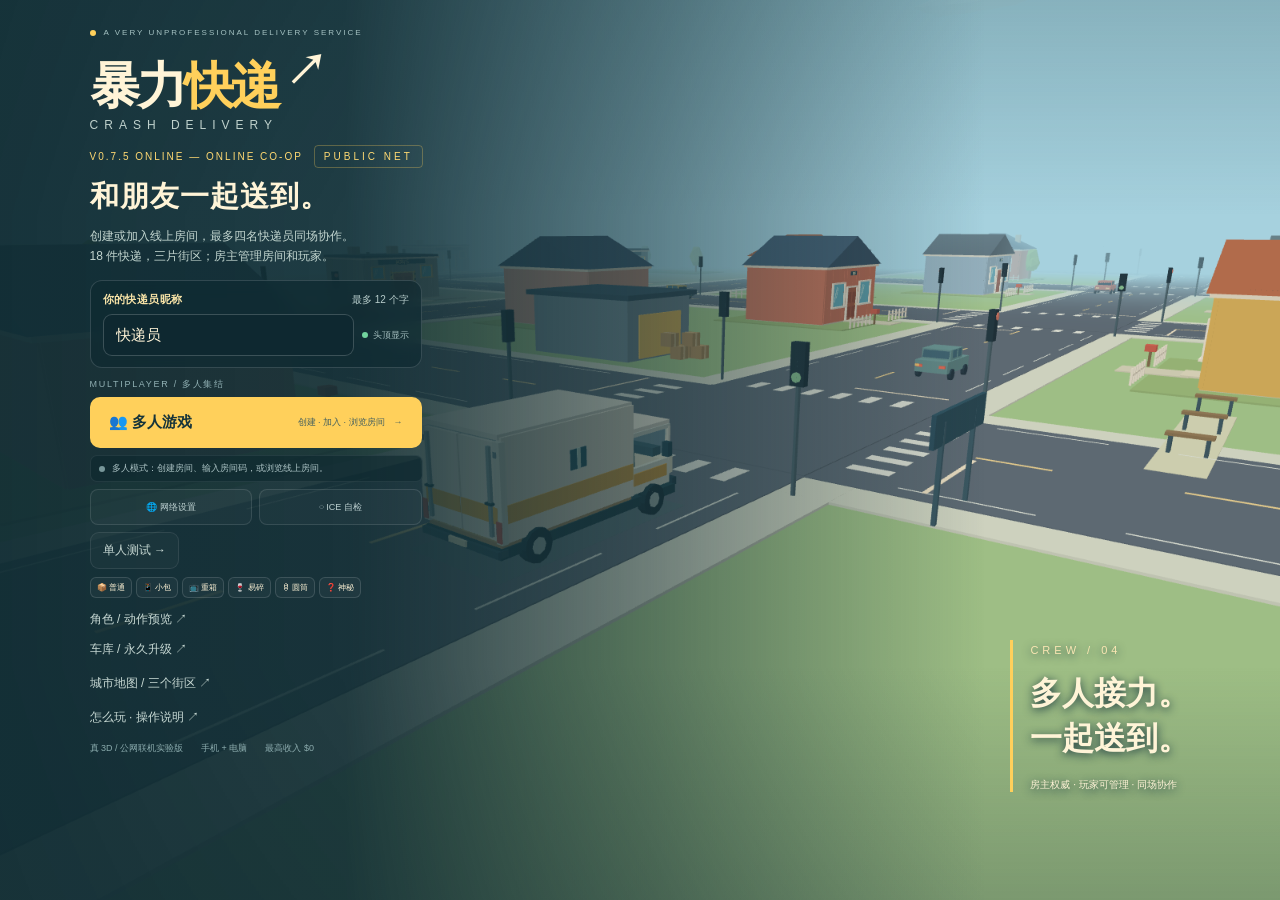
==== commit c408a1bc: "Polish 2v2 HUD and team visuals" ====
--- a/artifacts/V0.8.0-2v2-CANDIDATE.html
+++ b/artifacts/V0.8.0-2v2-CANDIDATE.html
@@ -2304,7 +2304,7 @@
   const originalOtherAvatars = otherAvatars;
   const originalStopNetwork = stopNetwork;
   let localEventSeq = 0, hostDriverSeq = 0, duelLastStep = performance.now();
-  let duelCanvas = null, duelHud = null, duelButtons = null, duelToast = null, duelResult = null, pred = null;
+  let duelCanvas = null, duelHud = null, duelButtons = null, duelToast = null, duelResult = null, duelFlash = null, pred = null;
   let rememberedCoopSize = selectedMaxPlayers();
 
   function currentMode() {
@@ -2323,20 +2323,31 @@
     .duelModePicker{display:flex;gap:8px;margin:0 0 12px}
     .duelModePicker button{flex:1;border:1px solid #ffffff22;background:#ffffff0a;border-radius:9px;padding:11px 8px;min-height:46px;font-size:12px}
     .duelModePicker button.active{background:#ffd05b;color:#16343a;border-color:#ffe6a6;font-weight:800}
-    #duelHud{position:absolute;z-index:5;top:calc(9px + var(--safeT));left:50%;transform:translateX(-50%);display:none;align-items:center;gap:9px;padding:7px 11px;border:1px solid #ffffff33;border-radius:12px;background:#142f37ee;box-shadow:0 3px 12px #10262a88;pointer-events:auto;max-width:calc(100% - 150px);white-space:nowrap;font-size:11px}
-    #duelHud[data-active=true]{display:flex}#duelHud .duelTeam{display:flex;align-items:center;gap:5px;font-weight:800}
-    #duelHud .amber{color:#ffd05b}#duelHud .teal{color:#74d1dc}#duelHud .duelTime{font-variant-numeric:tabular-nums;color:#fff4d7}
-    #duelHud .duelDamage{color:#ffc17a;font-size:9px}#duelHud button{min-width:36px;min-height:36px;border-radius:8px;background:#294951;border:1px solid #ffffff35;font-size:14px}
+    #duelHud{position:absolute;z-index:5;top:calc(10px + var(--safeT));left:50%;transform:translateX(-50%);display:none;width:min(620px,calc(100% - 170px));grid-template-columns:minmax(0,1fr) auto minmax(0,1fr);align-items:center;gap:7px;padding:9px 10px 7px;border:1px solid #ffffff37;border-radius:16px;background:linear-gradient(135deg,#102a32f5,#173943f0 52%,#102a32f5);box-shadow:0 8px 26px #071a20a8,inset 0 1px #ffffff12;backdrop-filter:blur(12px);pointer-events:auto;white-space:nowrap;font-size:11px}
+    #duelHud[data-active=true]{display:grid}#duelHud .duelScore{min-width:0;display:flex;align-items:center;gap:8px;padding:5px 9px;border:1px solid #ffffff14;border-radius:11px;background:#ffffff08}
+    #duelHud .duelScore.amber{grid-column:1;color:#ffcf58;border-color:#ffc94c36;background:linear-gradient(100deg,#ffbe3d19,#ffffff06)}#duelHud .duelScore.teal{grid-column:3;flex-direction:row-reverse;text-align:right;color:#80d8e1;border-color:#70d2dd36;background:linear-gradient(260deg,#58c7d41b,#ffffff06)}
+    #duelHud .duelScore .duelTeamDot{font-size:17px;filter:drop-shadow(0 0 5px currentColor)}#duelHud .duelScoreCopy{display:grid;gap:2px;min-width:0}#duelHud .duelScoreCopy b{font-size:10px;letter-spacing:.06em}#duelHud .duelScoreCopy small{font-size:9px;color:#d1ded4a8}
+    #duelHud .duelScore>strong{font-size:23px;line-height:1;font-variant-numeric:tabular-nums;color:#fff5d9;text-shadow:0 2px 8px #0008;margin-left:auto}#duelHud .teal>strong{margin-left:0;margin-right:auto}
+    #duelHud .duelClockWrap{grid-column:2;display:grid;justify-items:center;gap:2px;min-width:70px;padding:0 5px}#duelHud .duelClockWrap small{font-size:7px;letter-spacing:.18em;color:#91b2b5;font-weight:800}#duelHud .duelTime{font:800 17px/1 ui-monospace,monospace;font-variant-numeric:tabular-nums;color:#fff4d7}
+    #duelHud .duelBottom{grid-column:1/-1;display:flex;justify-content:space-between;align-items:center;gap:8px;padding-top:6px;border-top:1px solid #ffffff12}#duelHud .duelStatus{min-width:0;display:flex;align-items:center;gap:6px;color:#c5d5d0;font-size:9px}#duelHud .duelStatus i{width:7px;height:7px;flex:none;border-radius:50%;background:#75c79c;box-shadow:0 0 8px #75c79c99}#duelHud .duelDamage{overflow:hidden;text-overflow:ellipsis;color:#c5d5d0;font-size:9px}
+    #duelHud button{min-width:68px;min-height:36px;display:flex;align-items:center;justify-content:center;gap:5px;padding:4px 8px;border-radius:9px;background:linear-gradient(180deg,#31545b,#23444c);border:1px solid #ffffff2b;color:#f8efd2;font-size:13px;box-shadow:inset 0 1px #ffffff0c;transition:transform .12s,border-color .12s,background .12s}
+    #duelHud button:not(:disabled):hover{transform:translateY(-1px);border-color:#ffd05b99;background:linear-gradient(180deg,#426b70,#294f56)}#duelHud button:not(:disabled):active{transform:translateY(1px) scale(.98)}#duelHud button small{font-size:9px;font-weight:700}
+    #duelHud[data-danger=burning] .duelStatus i,#duelHud[data-danger=disabled] .duelStatus i{background:#ff6758;box-shadow:0 0 10px #ff5149;animation:duelPulse .8s ease-in-out infinite alternate}#duelHud[data-danger=warning] .duelStatus i{background:#ffbf54;box-shadow:0 0 8px #ffbf54}
+    #duelWait:empty{display:none}#duelWait:not(:empty){grid-column:1/-1;text-align:center;padding:2px 4px;color:#d9e6dc;font-size:10px;font-weight:700;letter-spacing:.04em}
+    #duelHud[data-urgent=true] .duelTime{color:#ff8c70;animation:duelPulse .65s ease-in-out infinite alternate}
+    @keyframes duelPulse{to{opacity:.62;filter:brightness(1.45)}}
+    #duelImpactFlash{position:absolute;z-index:4;inset:0;pointer-events:none;opacity:0;background:radial-gradient(ellipse at center,#ffb24a00 22%,#ff3e2f00 60%)}#duelImpactFlash.hit{animation:duelHitFlash .42s ease-out}@keyframes duelHitFlash{0%{opacity:0;background:radial-gradient(ellipse at center,#ffb24a00 18%,#ff3e2f00 65%)}20%{opacity:1;background:radial-gradient(ellipse at center,#ffb24a32 18%,#ff3e2f85 100%)}100%{opacity:0;background:radial-gradient(ellipse at center,#ffb24a00 18%,#ff3e2f00 65%)}}
     #game[data-duel=true] #ordersBtn,#game[data-duel=true] #manifest,#game[data-duel=true] #routeGuide,#game[data-duel=true] #assistAimBtn,#game[data-duel=true] #interactBtn,#game[data-duel=true] #dropBtn,#game[data-duel=true] #throwBtn,#game[data-duel=true] #powerTrack,#game[data-duel=true] #rearControls,#game[data-duel=true] #boardBtn,#game[data-duel=true] #brickBtn,#game[data-duel=true] #serviceBtn,#game[data-duel=true] #restartBtn{display:none!important}
     #game[data-duel=true] .statuschips,#game[data-duel=true] #clock,#game[data-duel=true] .statusbar .money{display:none!important}
-    #duelHud button:disabled{opacity:.42}#duelHud .duelTools{display:flex;gap:4px;margin-left:3px}
+    #duelHud button:disabled{opacity:.38;filter:saturate(.5)}#duelHud .duelTools{display:flex;gap:5px}
+    #duelHud[data-live=false] .duelBottom{display:none}
     #duelToast{position:absolute;z-index:6;top:70px;left:50%;transform:translateX(-50%);padding:7px 12px;border-radius:8px;background:#843f31ef;color:#fff4d7;font-size:11px;display:none;pointer-events:none}
     #duelToast.show{display:block}
     #duelResult{position:absolute;z-index:20;inset:0;display:none;align-items:center;justify-content:center;padding:20px;background:#0c2229c9;backdrop-filter:blur(5px);pointer-events:auto}
     #duelResult[data-active=true]{display:flex}#duelResult>section{width:min(410px,100%);padding:28px;border-radius:18px;background:#1a3940;border:1px solid #ffffff2a;text-align:center}
     #duelResult h2{margin:0 0 12px;color:#ffd05b;font-size:30px}#duelResult p{font-size:13px;line-height:1.7;color:#d4e2dd}#duelResult button{width:100%;margin-top:15px;border-radius:10px;padding:14px;background:#ffd05b;color:#16343a;font-weight:800;min-height:48px}
-    @media(pointer:coarse),(max-width:760px){#duelHud{top:calc(57px + var(--safeT));gap:5px;padding:5px 7px;font-size:10px;max-width:calc(100% - 18px)}#duelHud button{min-width:42px;min-height:42px}#duelHud .duelTools{gap:3px}}
-    @media(max-width:380px){#duelHud{gap:3px;padding:4px 5px;font-size:9px}#duelHud button{min-width:38px;min-height:40px}#duelHud .duelTeam small{display:none}#duelHud .duelDamage{max-width:52px;overflow:hidden;text-overflow:ellipsis}}
+    @media(pointer:coarse),(max-width:760px){#duelHud{top:calc(57px + var(--safeT));width:calc(100% - 18px);gap:5px;padding:6px 7px;border-radius:13px;font-size:10px}#duelHud .duelScore{gap:5px;padding:5px 6px}#duelHud .duelScore>strong{font-size:20px}#duelHud .duelClockWrap{min-width:62px}#duelHud .duelTime{font-size:15px}#duelHud button{min-width:58px;min-height:40px}#duelHud .duelTools{gap:4px}}
+    @media(max-width:420px){#duelHud{grid-template-columns:minmax(0,1fr) auto minmax(0,1fr);gap:3px;padding:5px}#duelHud .duelScoreCopy b{font-size:9px}#duelHud .duelScoreCopy small{font-size:8px}#duelHud .duelScore>strong{font-size:18px}#duelHud .duelTeamDot{font-size:14px!important}#duelHud .duelClockWrap{min-width:56px;padding:0 2px}#duelHud .duelClockWrap small{font-size:6px}#duelHud .duelTime{font-size:13px}#duelHud .duelBottom{gap:4px}#duelHud .duelTools{gap:3px}#duelHud button{min-width:43px;min-height:39px;padding:3px 5px}#duelHud button small{font-size:8px}#duelHud .duelStatus{max-width:95px}#duelHud .duelDamage{max-width:78px}}
   `;
   document.head.appendChild(style);
   const duelGearBuilder = new MeshBuilder();
@@ -2349,6 +2360,24 @@
   duelGearBuilder.box(.28, .11, .12, '#879a91', [-1.12, 1.47, 2.18]);
   duelGearBuilder.box(.28, .11, .12, '#879a91', [-1.12, .85, 2.18]);
   const duelGearMesh = renderer.mesh(duelGearBuilder);
+  function buildTeamMarker(color) {
+    const builder = new MeshBuilder();
+    builder.cylinder(.045, .55, 8, '#e7e1cb', [0, -.22, 0]);
+    builder.box(.76, .38, .10, color, [.15, .22, 0]);
+    builder.box(.56, .045, .115, '#fff4d2', [.15, .22, .06]);
+    builder.box(.12, .12, .12, color, [-.09, .22, 0]);
+    return renderer.mesh(builder);
+  }
+  const duelTeamMarkers = { amber: buildTeamMarker('#f3aa37'), teal: buildTeamMarker('#45bbc9') };
+  function buildDuelAmmo(color) {
+    const builder = new MeshBuilder();
+    builder.box(.52, .38, .52, '#f2e7c9');
+    builder.box(.54, .075, .54, color, [0, .02, 0]);
+    builder.box(.085, .40, .55, color);
+    builder.box(.54, .40, .085, '#f7f0d9');
+    return renderer.mesh(builder);
+  }
+  const duelAmmoMeshes = { amber: buildDuelAmmo('#eda834'), teal: buildDuelAmmo('#42b7c6') };
 
   const createCard = document.querySelector('.mpCard.mpCreate');
   if (createCard) {
@@ -2370,9 +2399,10 @@
   function ensureHud() {
     if (duelHud) return;
     duelHud = document.createElement('div'); duelHud.id = 'duelHud';
-    duelHud.innerHTML = '<span id="duelWait"></span><span class="duelTeam amber"><i>🟠</i><b id="duelAmberScore">0</b><small id="duelAmberTarget"></small></span><span class="duelTime" id="duelClock">05:00</span><span class="duelTeam teal"><i>🔵</i><b id="duelTealScore">0</b><small id="duelTealTarget"></small></span><span class="duelDamage" id="duelDamage"></span><span class="duelTools"><button type="button" data-duel-action="fire" aria-label="拉下快递大炮拉杆" title="拉杆：发射普通快递">🕹️</button><button type="button" data-duel-action="extinguisher" aria-label="使用灭火器" title="灭火器">🧯</button><button type="button" data-duel-action="wrench" aria-label="使用扳手维修" title="扳手维修">🔧</button></span>';
+    duelHud.innerHTML = '<span id="duelWait" class="duelWait"></span><div class="duelScore amber"><span class="duelTeamDot">●</span><span class="duelScoreCopy"><b>橙队</b><small id="duelAmberTarget">目标 #1</small></span><strong id="duelAmberScore">0</strong></div><div class="duelClockWrap"><small id="duelPhase">5 MIN RACE</small><b class="duelTime" id="duelClock">05:00</b></div><div class="duelScore teal"><span class="duelTeamDot">●</span><span class="duelScoreCopy"><b>蓝队</b><small id="duelTealTarget">目标 #10</small></span><strong id="duelTealScore">0</strong></div><div class="duelBottom"><span class="duelStatus"><i></i><b class="duelDamage" id="duelDamage">车辆状态正常</b></span><span class="duelTools"><button type="button" data-duel-action="fire" aria-label="拉下快递大炮拉杆" title="拉杆：发射普通快递"><span>🕹️</span><small>发射</small></button><button type="button" data-duel-action="extinguisher" aria-label="使用灭火器" title="灭火器"><span>🧯</span><small>灭火</small></button><button type="button" data-duel-action="wrench" aria-label="使用扳手维修" title="扳手维修"><span>🔧</span><small>修车</small></button></span></div>';
     duelToast = document.createElement('div'); duelToast.id = 'duelToast'; duelToast.setAttribute('role', 'status');
     const hud = $('hud'); hud.append(duelHud, duelToast);
+    duelFlash = document.createElement('div'); duelFlash.id = 'duelImpactFlash'; $('game').append(duelFlash);
     duelResult = document.createElement('div'); duelResult.id = 'duelResult';
     duelResult.innerHTML = '<section><div class="eyebrow">2V2 DELIVERY DUEL</div><h2>比赛结束</h2><p></p><button type="button">返回多人大厅</button></section>';
     $('game').append(duelResult);
@@ -2419,7 +2449,8 @@
     }
   };
   stopNetwork = function (toMenu = true) {
-    net.duelMatch = null; net.duelSnapshot = null; net.duelEndNotified = false; pred = null;
+    net.duelMatch = null; net.duelSnapshot = null; net.duelEndNotified = false; net.duelHudHits = {}; pred = null;
+    duelFlash?.classList.remove('hit');
     return originalStopNetwork(toMenu);
   };
   const inDuel = () => net.duelMode === 'duel2v2' && networked();
@@ -2673,17 +2704,29 @@
     const live = net.duelMode === 'duel2v2' && !!snapshot;
     const waiting = net.duelMode === 'duel2v2' && net.mode !== 'solo' && !live;
     duelHud.dataset.active = live || waiting ? 'true' : 'false';
+    duelHud.dataset.live = live ? 'true' : 'false';
     $('duelWait').textContent = waiting ? `等待四名玩家 · ${net.mode === 'host' ? (net.duelWaitingPlayers || 1) : net.roster.filter((person) => person.online).length}/4` : '';
     if (!live) { if (duelButtons) duelButtons.forEach((button) => { button.disabled = true; }); return; }
     $('duelAmberScore').textContent = snapshot.trucks.amber.delivered;
     $('duelTealScore').textContent = snapshot.trucks.teal.delivered;
     const amberHouse = deliverable[snapshot.trucks.amber.targetIndex % deliverable.length];
     const tealHouse = deliverable[snapshot.trucks.teal.targetIndex % deliverable.length];
-    $('duelAmberTarget').textContent = amberHouse ? '#' + amberHouse.num : '';
-    $('duelTealTarget').textContent = tealHouse ? '#' + tealHouse.num : '';
-    const seconds = Math.ceil(snapshot.remaining); $('duelClock').textContent = (snapshot.overtime ? '加时 ' : '') + String(Math.floor(seconds / 60)).padStart(2, '0') + ':' + String(seconds % 60).padStart(2, '0');
+    $('duelAmberTarget').textContent = amberHouse ? '目标 #' + amberHouse.num : '派送完成';
+    $('duelTealTarget').textContent = tealHouse ? '目标 #' + tealHouse.num : '派送完成';
+    const seconds = Math.ceil(snapshot.remaining); $('duelClock').textContent = String(Math.floor(seconds / 60)).padStart(2, '0') + ':' + String(seconds % 60).padStart(2, '0');
+    $('duelPhase').textContent = snapshot.overtime ? '突然死亡加时' : '5 MIN RACE';
+    duelHud.dataset.urgent = seconds <= 30 ? 'true' : 'false';
     const mine = snapshot.trucks[localTeam()];
     $('duelDamage').textContent = mine.burning ? `🔥 ${Math.floor(mine.burnTotal)}/30s · 车况 ${Math.ceil(mine.hp)}%` : mine.disabled ? '车辆瘫痪 · 等待维修' : mine.hitCount ? `受击 ${mine.hitCount}/3` : '';
+    duelHud.dataset.danger = mine.burning ? 'burning' : mine.disabled ? 'disabled' : mine.hitCount ? 'warning' : 'safe';
+    net.duelHudHits ||= {};
+    for (const team of ['amber', 'teal']) {
+      const hits = snapshot.trucks[team].hitCount;
+      if (net.duelHudHits[team] != null && hits > net.duelHudHits[team] && duelFlash) {
+        duelFlash.classList.remove('hit'); void duelFlash.offsetWidth; duelFlash.classList.add('hit');
+      }
+      net.duelHudHits[team] = hits;
+    }
     const roleAllowed = [1, 3].includes(localId());
     const fire = duelButtons.find((button) => button.dataset.duelAction === 'fire');
     const extinguisher = duelButtons.find((button) => button.dataset.duelAction === 'extinguisher');
@@ -2760,6 +2803,7 @@
     const model = M.model(p, [0, yaw, 0]);
     renderer.draw(rival.exploded ? wreckMesh : vanMesh, model);
     renderer.draw(duelGearMesh, model);
+    renderer.draw(duelTeamMarkers[rivalTeam], M.model([p[0], 4.25 + Math.sin(snapshot.elapsed * 2.1) * .07, p[2]], [0, yaw, 0]));
     for (let i = 0; i < Math.min(18, rival.cargoCount); i++) {
       const side = i % 2 ? .96 : -.96, row = Math.floor(i / 2);
       renderer.draw(packageMeshes[0], M.multiply(model, M.model([side, .28 + (row >= 12 ? .82 : 0), -1.04 + (row % 12) * .36])));
@@ -2771,14 +2815,15 @@
       for (let i = 0; i < 3; i++) { const s = .65 + .2 * Math.sin(t * 10 + i * 2); renderer.draw(fireMeshes[i], scaled(M.model([p[0] + (i - 1) * .45, 1.25 + i * .23, p[2] - .5], [0, t * 2, 0]), [s, s * 1.7, s])); }
       renderer.draw(smokeMesh, M.model([p[0], 3.4 + Math.sin(t * 3) * .2, p[2]], [0, 0, 0]));
     }
-    const mine = snapshot.trucks[localTeam()], own = mine.vehicle.p;
+    const mine = snapshot.trucks[localTeam()], own = net.mode === 'guest' && localId() % 2 === 0 ? car.p : mine.vehicle.p;
     renderer.draw(duelGearMesh, M.model(own, [0, mine.vehicle.yaw, 0]));
+    renderer.draw(duelTeamMarkers[localTeam()], M.model([own[0], 4.25 + Math.sin(snapshot.elapsed * 2.1 + 1) * .07, own[2]], [0, mine.vehicle.yaw, 0]));
     if (mine.exploded) renderer.draw(wreckMesh, M.model(mine.vehicle.p, [0, mine.vehicle.yaw, 0]));
     if (mine.burning) {
       for (let i = 0; i < 3; i++) { const s = .65 + .2 * Math.sin(snapshot.elapsed * 10 + i * 2); renderer.draw(fireMeshes[i], scaled(M.model([own[0] + (i - 1) * .45, 1.25 + i * .23, own[2] - .5], [0, snapshot.elapsed * 2, 0]), [s, s * 1.7, s])); }
       renderer.draw(smokeMesh, M.model([own[0], 3.4 + Math.sin(snapshot.elapsed * 3) * .2, own[2]], [0, 0, 0]));
     }
-    for (const shot of snapshot.projectiles || []) if (shot.p) renderer.draw(packageMeshes[0], M.model(shot.p));
+    for (const shot of snapshot.projectiles || []) if (shot.p) renderer.draw(duelAmmoMeshes[shot.team] || packageMeshes[0], M.model(shot.p, [snapshot.elapsed * 3, snapshot.elapsed * 4, snapshot.elapsed * 2]));
   }
   draw3D = function () { originalDraw3D(); drawRivalTruck(); };
 
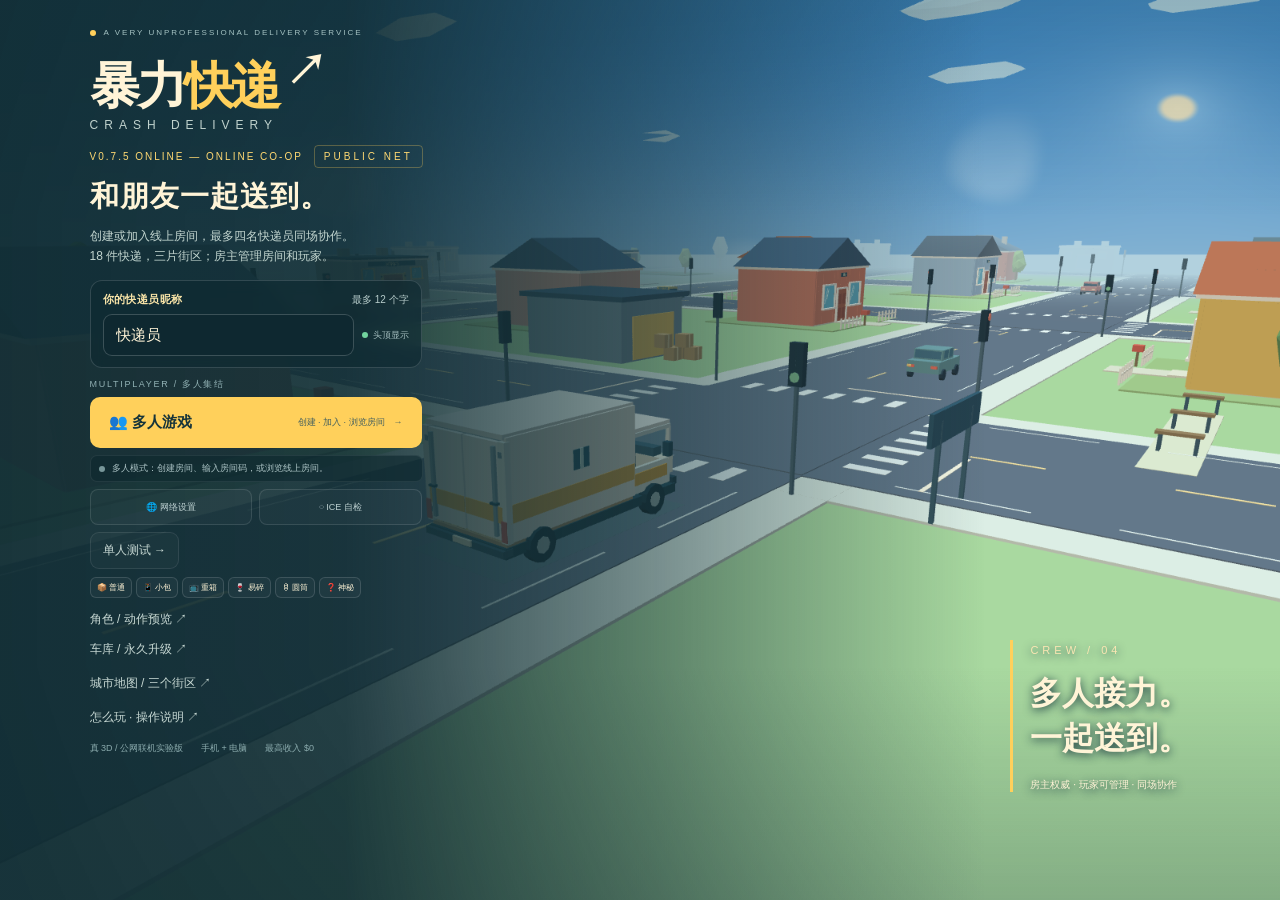
==== commit eb968a19: "Improve sky and lighting rendering" ====
--- a/artifacts/V0.8.0-2v2-CANDIDATE.html
+++ b/artifacts/V0.8.0-2v2-CANDIDATE.html
@@ -257,19 +257,25 @@
 class PocketGL{
  constructor(canvas){
   this.canvas=canvas;const gl=canvas.getContext('webgl',{alpha:false,antialias:true,powerPreference:'high-performance',preserveDrawingBuffer:false})||canvas.getContext('experimental-webgl');if(!gl)throw new Error('此浏览器无法创建 WebGL 3D 画面。请用支持 WebGL 的浏览器打开，或开启硬件加速。');this.gl=gl;
-  const vs=`attribute vec3 aPosition;attribute vec3 aNormal;attribute vec3 aColor;uniform mat4 uVP;uniform mat4 uModel;uniform vec3 uEye;varying vec3 vColor;varying vec3 vWorld;void main(){vec4 world=uModel*vec4(aPosition,1.);vec3 n=normalize(mat3(uModel)*aNormal);float light=.76+.24*max(0.,dot(n,normalize(vec3(-.5,1.,.65))));vColor=aColor*light;vWorld=world.xyz;gl_Position=uVP*world;}`;
+  const vs=`attribute vec3 aPosition;attribute vec3 aNormal;attribute vec3 aColor;uniform mat4 uVP;uniform mat4 uModel;uniform vec3 uEye;varying vec3 vColor;varying vec3 vWorld;void main(){vec4 world=uModel*vec4(aPosition,1.);vec3 n=normalize(mat3(uModel)*aNormal);float hemi=clamp(n.y*.5+.5,0.,1.);vec3 ambient=mix(vec3(.62,.58,.53),vec3(.79,.88,.98),hemi);float diffuse=max(0.,dot(n,normalize(vec3(-.42,.82,.44))));vec3 sun=vec3(1.,.88,.70)*diffuse*.28;vColor=aColor*(ambient+sun);vWorld=world.xyz;gl_Position=uVP*world;}`;
   const fs=`#ifdef GL_FRAGMENT_PRECISION_HIGH
 precision highp float;
 #else
 precision mediump float;
 #endif
-varying vec3 vColor;varying vec3 vWorld;uniform float uAlpha;uniform vec3 uEye;void main(){float fog=smoothstep(85.,215.,length(vWorld-uEye));gl_FragColor=vec4(mix(vColor,vec3(.65,.82,.87),fog),uAlpha);}`;
+varying vec3 vColor;varying vec3 vWorld;uniform float uAlpha;uniform vec3 uEye;void main(){float fog=smoothstep(92.,228.,length(vWorld-uEye));vec3 haze=vec3(.70,.82,.87);gl_FragColor=vec4(mix(vColor,haze,fog),uAlpha);}`;
+  const skyVs=`attribute vec2 aPosition;varying vec2 vUv;void main(){vUv=aPosition*.5+.5;gl_Position=vec4(aPosition,1.,1.);}`;
+  const skyFs=`precision mediump float;varying vec2 vUv;uniform vec2 uSunPosition;uniform float uSunVisible;void main(){float y=vUv.y;vec3 lower=vec3(.52,.68,.75);vec3 horizon=vec3(.77,.86,.87);vec3 zenith=vec3(.24,.52,.76);vec3 sky=mix(lower,horizon,smoothstep(0.,.42,y));sky=mix(sky,zenith,smoothstep(.40,1.,y));float wave=sin(vUv.x*24.+sin(y*9.)*2.)+sin(vUv.x*13.-y*18.);float cloud=smoothstep(1.35,1.88,wave)*smoothstep(.18,.48,y)*(1.-smoothstep(.78,.94,y));sky=mix(sky,vec3(.94,.96,.94),cloud*.20);float d=distance(vUv,uSunPosition);float glow=exp(-d*11.)*.15+exp(-d*42.)*.12;float disk=1.-smoothstep(.010,.018,d);sky+=vec3(1.,.76,.48)*glow*uSunVisible;sky=mix(sky,vec3(1.,.91,.72),disk*uSunVisible*.82);gl_FragColor=vec4(sky,1.);}`;
   function compile(type,src){const sh=gl.createShader(type);gl.shaderSource(sh,src);gl.compileShader(sh);if(!gl.getShaderParameter(sh,gl.COMPILE_STATUS))throw new Error(gl.getShaderInfoLog(sh));return sh;}
   this.program=gl.createProgram();gl.attachShader(this.program,compile(gl.VERTEX_SHADER,vs));gl.attachShader(this.program,compile(gl.FRAGMENT_SHADER,fs));gl.linkProgram(this.program);if(!gl.getProgramParameter(this.program,gl.LINK_STATUS))throw new Error(gl.getProgramInfoLog(this.program));gl.useProgram(this.program);
-  this.attrs=['aPosition','aNormal','aColor'].map(k=>gl.getAttribLocation(this.program,k));this.loc={};['uVP','uModel','uEye','uAlpha'].forEach(k=>this.loc[k]=gl.getUniformLocation(this.program,k));this.identity=M.identity();gl.enable(gl.DEPTH_TEST);gl.enable(gl.CULL_FACE);gl.enable(gl.BLEND);gl.blendFunc(gl.SRC_ALPHA,gl.ONE_MINUS_SRC_ALPHA);gl.clearColor(.65,.82,.87,1);
+  this.attrs=['aPosition','aNormal','aColor'].map(k=>gl.getAttribLocation(this.program,k));this.loc={};['uVP','uModel','uEye','uAlpha'].forEach(k=>this.loc[k]=gl.getUniformLocation(this.program,k));this.identity=M.identity();
+  this.skyProgram=gl.createProgram();gl.attachShader(this.skyProgram,compile(gl.VERTEX_SHADER,skyVs));gl.attachShader(this.skyProgram,compile(gl.FRAGMENT_SHADER,skyFs));gl.linkProgram(this.skyProgram);if(!gl.getProgramParameter(this.skyProgram,gl.LINK_STATUS))throw new Error(gl.getProgramInfoLog(this.skyProgram));this.skyPosition=gl.getAttribLocation(this.skyProgram,'aPosition');this.skySunPosition=gl.getUniformLocation(this.skyProgram,'uSunPosition');this.skySunVisible=gl.getUniformLocation(this.skyProgram,'uSunVisible');this.skyBuffer=gl.createBuffer();gl.bindBuffer(gl.ARRAY_BUFFER,this.skyBuffer);gl.bufferData(gl.ARRAY_BUFFER,new Float32Array([-1,-1,3,-1,-1,3]),gl.STATIC_DRAW);
+  gl.enable(gl.DEPTH_TEST);gl.enable(gl.CULL_FACE);gl.enable(gl.BLEND);gl.blendFunc(gl.SRC_ALPHA,gl.ONE_MINUS_SRC_ALPHA);gl.clearColor(.52,.68,.75,1);
  }
  mesh(b,dynamic=false){const gl=this.gl,buffer=gl.createBuffer();gl.bindBuffer(gl.ARRAY_BUFFER,buffer);gl.bufferData(gl.ARRAY_BUFFER,new Float32Array(b.a),dynamic?gl.DYNAMIC_DRAW:gl.STATIC_DRAW);return {buffer,count:b.a.length/9};}
- begin(eye,at,fov,w,h,dpr){const gl=this.gl,W=Math.round(w*dpr),H=Math.round(h*dpr);if(this.canvas.width!==W||this.canvas.height!==H){this.canvas.width=W;this.canvas.height=H;}gl.viewport(0,0,W,H);gl.clear(gl.COLOR_BUFFER_BIT|gl.DEPTH_BUFFER_BIT);this.eye=eye;this.at=at;this.fov=fov;this.w=w;this.h=h;this.dpr=dpr;this.vp=M.multiply(M.perspective(fov,w/h,.045,330),M.look(eye,at));gl.uniformMatrix4fv(this.loc.uVP,false,this.vp);gl.uniform3fv(this.loc.uEye,eye);gl.depthMask(true);}
+ begin(eye,at,fov,w,h,dpr,drawSky=true){const gl=this.gl,W=Math.round(w*dpr),H=Math.round(h*dpr);if(this.canvas.width!==W||this.canvas.height!==H){this.canvas.width=W;this.canvas.height=H;}gl.viewport(0,0,W,H);gl.clear(gl.COLOR_BUFFER_BIT|gl.DEPTH_BUFFER_BIT);this.eye=eye;this.at=at;this.fov=fov;this.w=w;this.h=h;this.dpr=dpr;
+  if(drawSky){const forward=V.norm(V.sub(at,eye)),right=V.norm(V.cross(forward,[0,1,0])),up=V.cross(right,forward),sun=V.norm([.12,.18,-.97]),along=V.dot(sun,forward),tanY=Math.tan(fov/2),tanX=tanY*w/h,sx=along>.01?clamp(.5+V.dot(sun,right)/(2*along*tanX),.08,.92):.82,sy=along>.01?clamp(.5+V.dot(sun,up)/(2*along*tanY),.12,.88):.76;gl.disable(gl.DEPTH_TEST);gl.disable(gl.CULL_FACE);gl.depthMask(false);gl.useProgram(this.skyProgram);gl.bindBuffer(gl.ARRAY_BUFFER,this.skyBuffer);gl.enableVertexAttribArray(this.skyPosition);gl.vertexAttribPointer(this.skyPosition,2,gl.FLOAT,false,0,0);gl.uniform2f(this.skySunPosition,sx,sy);gl.uniform1f(this.skySunVisible,1);gl.drawArrays(gl.TRIANGLES,0,3);gl.depthMask(true);gl.enable(gl.DEPTH_TEST);gl.enable(gl.CULL_FACE);}
+  this.vp=M.multiply(M.perspective(fov,w/h,.045,330),M.look(eye,at));gl.useProgram(this.program);gl.uniformMatrix4fv(this.loc.uVP,false,this.vp);gl.uniform3fv(this.loc.uEye,eye);gl.depthMask(true);}
  draw(mesh,model=this.identity,alpha=1){if(!mesh||!mesh.count)return;const gl=this.gl;gl.bindBuffer(gl.ARRAY_BUFFER,mesh.buffer);this.attrs.forEach((id,i)=>{gl.enableVertexAttribArray(id);gl.vertexAttribPointer(id,3,gl.FLOAT,false,36,i*12);});gl.uniformMatrix4fv(this.loc.uModel,false,model);gl.uniform1f(this.loc.uAlpha,alpha);gl.drawArrays(gl.TRIANGLES,0,mesh.count);}
  project(p){const m=this.vp;if(!m)return null;const w=m[3]*p[0]+m[7]*p[1]+m[11]*p[2]+m[15];if(w<.1)return null;return {x:((m[0]*p[0]+m[4]*p[1]+m[8]*p[2]+m[12])/w*.5+.5)*this.w,y:(.5-(m[1]*p[0]+m[5]*p[1]+m[9]*p[2]+m[13])/w*.5)*this.h,w};}
  ray(x,y){const forward=V.norm(V.sub(this.at,this.eye)),right=V.norm(V.cross(forward,[0,1,0])),up=V.cross(right,forward),t=Math.tan(this.fov/2);return {o:this.eye,d:V.norm(V.add(forward,V.add(V.mul(right,(x/this.w*2-1)*t*this.w/this.h),V.mul(up,(1-y/this.h*2)*t))))};}
@@ -922,7 +928,7 @@
 function openGarage(){if(networked()){netText('请先退出联机，再调整永久车辆升级。');return;}const el=$('garageScreen');if(!el)return;el.classList.remove('hidden');updateGarageUI();}
 function closeGarage(){const el=$('garageScreen');if(el)el.classList.add('hidden');}
 function buyUpgrade(key){const cost=upgradeCost(key);if(!Number.isFinite(cost)||credits<cost)return;credits-=cost;upgrades[key]++;save();updateGarageUI();tone(620,.11,'sine',.22);}
-function resetGame(toMenu=false){renderer.gl.clearColor(.65,.82,.87,1);renderer.gl.depthMask(true);clearInputs();seed=901;packages.length=debris.length=effects.length=0;houses.forEach(h=>{h.done=false;h.gates.forEach(g=>g.broken=false);});Object.assign(state,{mode:toMenu?'menu':'playing',view:'drive',time:0,score:0,delivered:0,shots:0,lost:0,explosions:0,combo:0,lastDelivery:-100,brick:false,charge:0,charging:false,cooldown:0,toastUntil:0,shake:0,hitCooldown:0,hintUntil:0,switchUntil:0,warnUntil:0,nextId:1,damageCost:0,trickCount:0,lastBreakdown:''});
+function resetGame(toMenu=false){renderer.gl.clearColor(.52,.68,.75,1);renderer.gl.depthMask(true);clearInputs();seed=901;packages.length=debris.length=effects.length=0;houses.forEach(h=>{h.done=false;h.gates.forEach(g=>g.broken=false);});Object.assign(state,{mode:toMenu?'menu':'playing',view:'drive',time:0,score:0,delivered:0,shots:0,lost:0,explosions:0,combo:0,lastDelivery:-100,brick:false,charge:0,charging:false,cooldown:0,toastUntil:0,shake:0,hitCooldown:0,hintUntil:0,switchUntil:0,warnUntil:0,nextId:1,damageCost:0,trickCount:0,lastBreakdown:''});
  Object.assign(car,{p:[3.2,.12,72],yaw:0,speed:0,steer:0,roll:0,wheelAngle:0,hp:100,velocity:[0,0,0],accel:[0,0,0],yawRate:0,kick:[0,0,0],offRoad:0});Object.assign(player,{name:nickname,p:[0,2.38,-.9],yaw:Math.PI,pitch:-.20,held:null,walkPhase:0,aimGate:null,aimHouse:null,focus:null});doors.forEach(d=>{d.angle=d.target=d.vel=0;});Object.assign(brickBody,{p:[.84,.98,-2.47],v:[0,0,0],placed:false,rot:[0,.15,0]});loadCargo();
  resetCityTraffic();
  eye=toMenu?[18,8.8,88]:[16,11,88];at=toMenu?[3.2,1.65,68]:[5,2,65];driveOrbit=driveOrbitGoal=0;cameraBlend=0;simAccumulator=0;
@@ -1209,7 +1215,7 @@
  else{driveOrbit=mix(driveOrbit,driveOrbitGoal,1-Math.exp(-dt*7));const yaw=car.yaw+driveOrbit,f=[-Math.sin(yaw),0,-Math.cos(yaw)],portrait=height>width;desired=V.add(car.p,V.add(V.mul(f,portrait?-17.8:-15.1),[0,portrait?10.9:8.4,0]));target=V.add(car.p,V.add(V.mul(f,6.0),[0,1.8,0]));if(!cameraBlend){desired=V.lerp(eye,desired,1-Math.exp(-dt*8));target=V.lerp(at,target,1-Math.exp(-dt*8));}}
  if(cameraBlend>0&&blendEye){cameraBlend=Math.max(0,cameraBlend-dt*2.8);const t=1-cameraBlend,ease=t*t*(3-2*t);eye=V.lerp(blendEye,desired,ease);at=V.lerp(blendAt,target,ease);}else{eye=desired;at=target;}
 }
-function draw3D(){/* Safari/WebGL hotfix: gameplay must not inherit preview/transparent-pass GL state. */const gl=renderer.gl;gl.bindFramebuffer(gl.FRAMEBUFFER,null);gl.colorMask(true,true,true,true);gl.depthMask(true);gl.disable(gl.SCISSOR_TEST);gl.enable(gl.DEPTH_TEST);gl.enable(gl.CULL_FACE);gl.enable(gl.BLEND);gl.blendFunc(gl.SRC_ALPHA,gl.ONE_MINUS_SRC_ALPHA);gl.clearColor(.65,.82,.87,1);const shake=motion&&state.mode==='playing'?[Math.sin(state.time*48)*state.shake,Math.cos(state.time*63)*state.shake,0]:[0,0,0];const fov=(state.view==='cargo'?height>width?79:77:height>width?69:58)*Math.PI/180;
+function draw3D(){/* Safari/WebGL hotfix: gameplay must not inherit preview/transparent-pass GL state. */const gl=renderer.gl;gl.bindFramebuffer(gl.FRAMEBUFFER,null);gl.colorMask(true,true,true,true);gl.depthMask(true);gl.disable(gl.SCISSOR_TEST);gl.enable(gl.DEPTH_TEST);gl.enable(gl.CULL_FACE);gl.enable(gl.BLEND);gl.blendFunc(gl.SRC_ALPHA,gl.ONE_MINUS_SRC_ALPHA);gl.clearColor(.52,.68,.75,1);const shake=motion&&state.mode==='playing'?[Math.sin(state.time*48)*state.shake,Math.cos(state.time*63)*state.shake,0]:[0,0,0];const fov=(state.view==='cargo'?height>width?79:77:height>width?69:58)*Math.PI/180;
  const frameDpr=state.mode==='menu'&&coarse()?Math.min(actualDPR(),1.45):actualDPR();renderer.begin(V.add(eye,shake),V.add(at,shake),fov,width,height,frameDpr);drawCityWorld();
  const active=nextHouse();for(const h of houses){if(V.len(V.sub([h.x,0,h.z],eye))>175)continue;for(const g of h.gates){const m=M.model(houseWorld(h,[g.x,g.y,4.34]),[0,h.yaw,0]),gs=[g.w/(g.type==='door'?2.05:2.4),g.h/(g.type==='door'?3.15:2.15),1];if(!g.broken)renderer.draw(g.type==='door'?doorMesh:glassMesh,scaled(m,gs));if(h===active&&state.mode!=='menu')renderer.draw(ringMeshes[g.type],scaled(M.model(houseWorld(h,[g.x,g.y,4.52]),[0,h.yaw,0]),gs));}}
  drawCitySignals();
@@ -1307,10 +1313,10 @@
  const f=viewDirection(),r=V.norm(V.cross(f,[0,1,0])),up=V.cross(r,f),reach=Math.sin(clamp(elapsed/dur,0,1)*Math.PI);renderer.gl.clear(renderer.gl.DEPTH_BUFFER_BIT);
  for(const s of [-1,1]){if(player.anim==='interact'&&s<0)continue;const p=V.add(eye,V.add(V.mul(f,.52+reach*.28),V.add(V.mul(r,s*.26),V.mul(up,-.28+reach*.05))));renderer.draw(fpArmMeshes[player.id===1?1:0],M.model(p,[player.pitch-.08,car.yaw+player.yaw,s*-.05]));}}
 function openWardrobe(){if(networked())stopNetwork(false);state.mode='wardrobe';preview.active=true;preview.start=performance.now()/1000;preview.yaw=.1;clearInputs();$('menu').classList.add('hidden');$('hud').classList.add('hidden');$('wardrobe').classList.remove('hidden');setPreviewAction('idle');}
-function closeWardrobe(){preview.active=false;$('wardrobe').classList.add('hidden');renderer.gl.clearColor(.65,.82,.87,1);resetGame(true);}
+function closeWardrobe(){preview.active=false;$('wardrobe').classList.add('hidden');renderer.gl.clearColor(.52,.68,.75,1);resetGame(true);}
 function setPreviewAction(action){preview.action=action;preview.start=performance.now()/1000;$('poseTitle').textContent=poseNames[action];document.querySelectorAll('[data-pose]').forEach(b=>b.classList.toggle('active',b.dataset.pose===action));}
 function drawCharacterPreview(){const now=performance.now()/1000,t=now-preview.start,portrait=height>width;renderer.gl.clearColor(.085,.17,.205,1);
- renderer.begin(portrait?[2.2,2.0,-4.6]:[2.45,1.90,-4.7],[0,1.0,0],(portrait?50:40)*Math.PI/180,width,height,Math.min(actualDPR(),1.5));renderer.draw(courierGround);renderer.draw(courierStage);
+ renderer.begin(portrait?[2.2,2.0,-4.6]:[2.45,1.90,-4.7],[0,1.0,0],(portrait?50:40)*Math.PI/180,width,height,Math.min(actualDPR(),1.5),false);renderer.draw(courierGround);renderer.draw(courierStage);
  const a={...newCourier(preview.which),view:preview.action==='drive'?'drive':'cargo',p:[0,2.38,0],yaw:0,move:0,pitch:0,walkPhase:0,anim:'idle',animAt:0,held:null};
  if(['walk','carry'].includes(preview.action)){a.move=1;a.walkPhase=t*8;}
  if(['carry','charge'].includes(preview.action))a.held={kind:0};
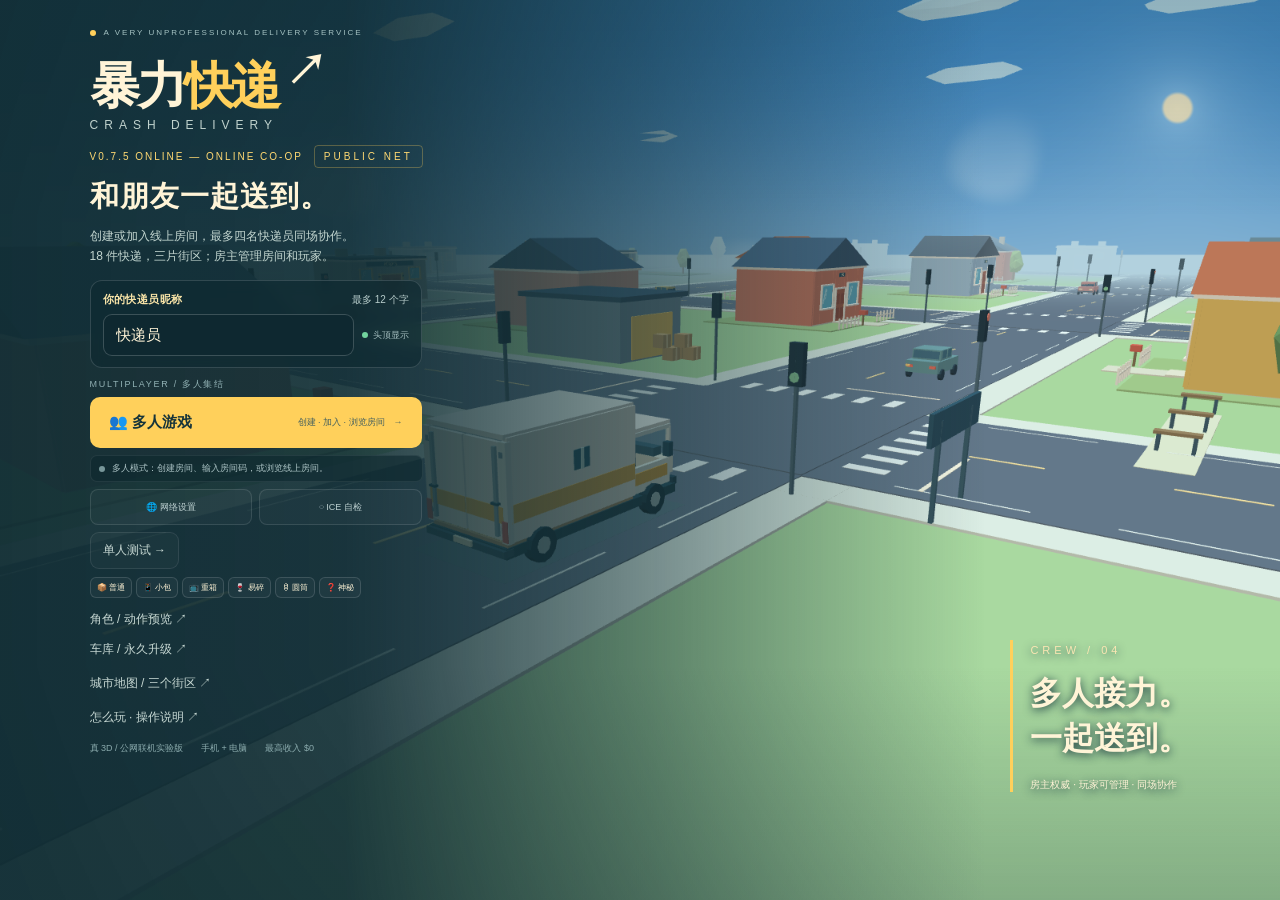
==== commit 2ee14d20: "Fix circular sun aspect in sky shader" ====
--- a/artifacts/V0.8.0-2v2-CANDIDATE.html
+++ b/artifacts/V0.8.0-2v2-CANDIDATE.html
@@ -265,16 +265,16 @@
 #endif
 varying vec3 vColor;varying vec3 vWorld;uniform float uAlpha;uniform vec3 uEye;void main(){float fog=smoothstep(92.,228.,length(vWorld-uEye));vec3 haze=vec3(.70,.82,.87);gl_FragColor=vec4(mix(vColor,haze,fog),uAlpha);}`;
   const skyVs=`attribute vec2 aPosition;varying vec2 vUv;void main(){vUv=aPosition*.5+.5;gl_Position=vec4(aPosition,1.,1.);}`;
-  const skyFs=`precision mediump float;varying vec2 vUv;uniform vec2 uSunPosition;uniform float uSunVisible;void main(){float y=vUv.y;vec3 lower=vec3(.52,.68,.75);vec3 horizon=vec3(.77,.86,.87);vec3 zenith=vec3(.24,.52,.76);vec3 sky=mix(lower,horizon,smoothstep(0.,.42,y));sky=mix(sky,zenith,smoothstep(.40,1.,y));float wave=sin(vUv.x*24.+sin(y*9.)*2.)+sin(vUv.x*13.-y*18.);float cloud=smoothstep(1.35,1.88,wave)*smoothstep(.18,.48,y)*(1.-smoothstep(.78,.94,y));sky=mix(sky,vec3(.94,.96,.94),cloud*.20);float d=distance(vUv,uSunPosition);float glow=exp(-d*11.)*.15+exp(-d*42.)*.12;float disk=1.-smoothstep(.010,.018,d);sky+=vec3(1.,.76,.48)*glow*uSunVisible;sky=mix(sky,vec3(1.,.91,.72),disk*uSunVisible*.82);gl_FragColor=vec4(sky,1.);}`;
+  const skyFs=`precision mediump float;varying vec2 vUv;uniform vec2 uSunPosition;uniform float uSunVisible;uniform float uAspect;void main(){float y=vUv.y;vec3 lower=vec3(.52,.68,.75);vec3 horizon=vec3(.77,.86,.87);vec3 zenith=vec3(.24,.52,.76);vec3 sky=mix(lower,horizon,smoothstep(0.,.42,y));sky=mix(sky,zenith,smoothstep(.40,1.,y));float wave=sin(vUv.x*24.+sin(y*9.)*2.)+sin(vUv.x*13.-y*18.);float cloud=smoothstep(1.35,1.88,wave)*smoothstep(.18,.48,y)*(1.-smoothstep(.78,.94,y));sky=mix(sky,vec3(.94,.96,.94),cloud*.20);vec2 sunDelta=(vUv-uSunPosition)*vec2(uAspect,1.);float d=length(sunDelta);float glow=exp(-d*11.)*.15+exp(-d*42.)*.12;float disk=1.-smoothstep(.014,.019,d);sky+=vec3(1.,.76,.48)*glow*uSunVisible;sky=mix(sky,vec3(1.,.91,.72),disk*uSunVisible*.82);gl_FragColor=vec4(sky,1.);}`;
   function compile(type,src){const sh=gl.createShader(type);gl.shaderSource(sh,src);gl.compileShader(sh);if(!gl.getShaderParameter(sh,gl.COMPILE_STATUS))throw new Error(gl.getShaderInfoLog(sh));return sh;}
   this.program=gl.createProgram();gl.attachShader(this.program,compile(gl.VERTEX_SHADER,vs));gl.attachShader(this.program,compile(gl.FRAGMENT_SHADER,fs));gl.linkProgram(this.program);if(!gl.getProgramParameter(this.program,gl.LINK_STATUS))throw new Error(gl.getProgramInfoLog(this.program));gl.useProgram(this.program);
   this.attrs=['aPosition','aNormal','aColor'].map(k=>gl.getAttribLocation(this.program,k));this.loc={};['uVP','uModel','uEye','uAlpha'].forEach(k=>this.loc[k]=gl.getUniformLocation(this.program,k));this.identity=M.identity();
-  this.skyProgram=gl.createProgram();gl.attachShader(this.skyProgram,compile(gl.VERTEX_SHADER,skyVs));gl.attachShader(this.skyProgram,compile(gl.FRAGMENT_SHADER,skyFs));gl.linkProgram(this.skyProgram);if(!gl.getProgramParameter(this.skyProgram,gl.LINK_STATUS))throw new Error(gl.getProgramInfoLog(this.skyProgram));this.skyPosition=gl.getAttribLocation(this.skyProgram,'aPosition');this.skySunPosition=gl.getUniformLocation(this.skyProgram,'uSunPosition');this.skySunVisible=gl.getUniformLocation(this.skyProgram,'uSunVisible');this.skyBuffer=gl.createBuffer();gl.bindBuffer(gl.ARRAY_BUFFER,this.skyBuffer);gl.bufferData(gl.ARRAY_BUFFER,new Float32Array([-1,-1,3,-1,-1,3]),gl.STATIC_DRAW);
+  this.skyProgram=gl.createProgram();gl.attachShader(this.skyProgram,compile(gl.VERTEX_SHADER,skyVs));gl.attachShader(this.skyProgram,compile(gl.FRAGMENT_SHADER,skyFs));gl.linkProgram(this.skyProgram);if(!gl.getProgramParameter(this.skyProgram,gl.LINK_STATUS))throw new Error(gl.getProgramInfoLog(this.skyProgram));this.skyPosition=gl.getAttribLocation(this.skyProgram,'aPosition');this.skySunPosition=gl.getUniformLocation(this.skyProgram,'uSunPosition');this.skySunVisible=gl.getUniformLocation(this.skyProgram,'uSunVisible');this.skyAspect=gl.getUniformLocation(this.skyProgram,'uAspect');this.skyBuffer=gl.createBuffer();gl.bindBuffer(gl.ARRAY_BUFFER,this.skyBuffer);gl.bufferData(gl.ARRAY_BUFFER,new Float32Array([-1,-1,3,-1,-1,3]),gl.STATIC_DRAW);
   gl.enable(gl.DEPTH_TEST);gl.enable(gl.CULL_FACE);gl.enable(gl.BLEND);gl.blendFunc(gl.SRC_ALPHA,gl.ONE_MINUS_SRC_ALPHA);gl.clearColor(.52,.68,.75,1);
  }
  mesh(b,dynamic=false){const gl=this.gl,buffer=gl.createBuffer();gl.bindBuffer(gl.ARRAY_BUFFER,buffer);gl.bufferData(gl.ARRAY_BUFFER,new Float32Array(b.a),dynamic?gl.DYNAMIC_DRAW:gl.STATIC_DRAW);return {buffer,count:b.a.length/9};}
  begin(eye,at,fov,w,h,dpr,drawSky=true){const gl=this.gl,W=Math.round(w*dpr),H=Math.round(h*dpr);if(this.canvas.width!==W||this.canvas.height!==H){this.canvas.width=W;this.canvas.height=H;}gl.viewport(0,0,W,H);gl.clear(gl.COLOR_BUFFER_BIT|gl.DEPTH_BUFFER_BIT);this.eye=eye;this.at=at;this.fov=fov;this.w=w;this.h=h;this.dpr=dpr;
-  if(drawSky){const forward=V.norm(V.sub(at,eye)),right=V.norm(V.cross(forward,[0,1,0])),up=V.cross(right,forward),sun=V.norm([.12,.18,-.97]),along=V.dot(sun,forward),tanY=Math.tan(fov/2),tanX=tanY*w/h,sx=along>.01?clamp(.5+V.dot(sun,right)/(2*along*tanX),.08,.92):.82,sy=along>.01?clamp(.5+V.dot(sun,up)/(2*along*tanY),.12,.88):.76;gl.disable(gl.DEPTH_TEST);gl.disable(gl.CULL_FACE);gl.depthMask(false);gl.useProgram(this.skyProgram);gl.bindBuffer(gl.ARRAY_BUFFER,this.skyBuffer);gl.enableVertexAttribArray(this.skyPosition);gl.vertexAttribPointer(this.skyPosition,2,gl.FLOAT,false,0,0);gl.uniform2f(this.skySunPosition,sx,sy);gl.uniform1f(this.skySunVisible,1);gl.drawArrays(gl.TRIANGLES,0,3);gl.depthMask(true);gl.enable(gl.DEPTH_TEST);gl.enable(gl.CULL_FACE);}
+  if(drawSky){const forward=V.norm(V.sub(at,eye)),right=V.norm(V.cross(forward,[0,1,0])),up=V.cross(right,forward),sun=V.norm([.12,.18,-.97]),along=V.dot(sun,forward),tanY=Math.tan(fov/2),tanX=tanY*w/h,sx=along>.01?clamp(.5+V.dot(sun,right)/(2*along*tanX),.08,.92):.82,sy=along>.01?clamp(.5+V.dot(sun,up)/(2*along*tanY),.12,.88):.76;gl.disable(gl.DEPTH_TEST);gl.disable(gl.CULL_FACE);gl.depthMask(false);gl.useProgram(this.skyProgram);gl.bindBuffer(gl.ARRAY_BUFFER,this.skyBuffer);gl.enableVertexAttribArray(this.skyPosition);gl.vertexAttribPointer(this.skyPosition,2,gl.FLOAT,false,0,0);gl.uniform2f(this.skySunPosition,sx,sy);gl.uniform1f(this.skySunVisible,1);gl.uniform1f(this.skyAspect,w/h);gl.drawArrays(gl.TRIANGLES,0,3);gl.depthMask(true);gl.enable(gl.DEPTH_TEST);gl.enable(gl.CULL_FACE);}
   this.vp=M.multiply(M.perspective(fov,w/h,.045,330),M.look(eye,at));gl.useProgram(this.program);gl.uniformMatrix4fv(this.loc.uVP,false,this.vp);gl.uniform3fv(this.loc.uEye,eye);gl.depthMask(true);}
  draw(mesh,model=this.identity,alpha=1){if(!mesh||!mesh.count)return;const gl=this.gl;gl.bindBuffer(gl.ARRAY_BUFFER,mesh.buffer);this.attrs.forEach((id,i)=>{gl.enableVertexAttribArray(id);gl.vertexAttribPointer(id,3,gl.FLOAT,false,36,i*12);});gl.uniformMatrix4fv(this.loc.uModel,false,model);gl.uniform1f(this.loc.uAlpha,alpha);gl.drawArrays(gl.TRIANGLES,0,mesh.count);}
  project(p){const m=this.vp;if(!m)return null;const w=m[3]*p[0]+m[7]*p[1]+m[11]*p[2]+m[15];if(w<.1)return null;return {x:((m[0]*p[0]+m[4]*p[1]+m[8]*p[2]+m[12])/w*.5+.5)*this.w,y:(.5-(m[1]*p[0]+m[5]*p[1]+m[9]*p[2]+m[13])/w*.5)*this.h,w};}
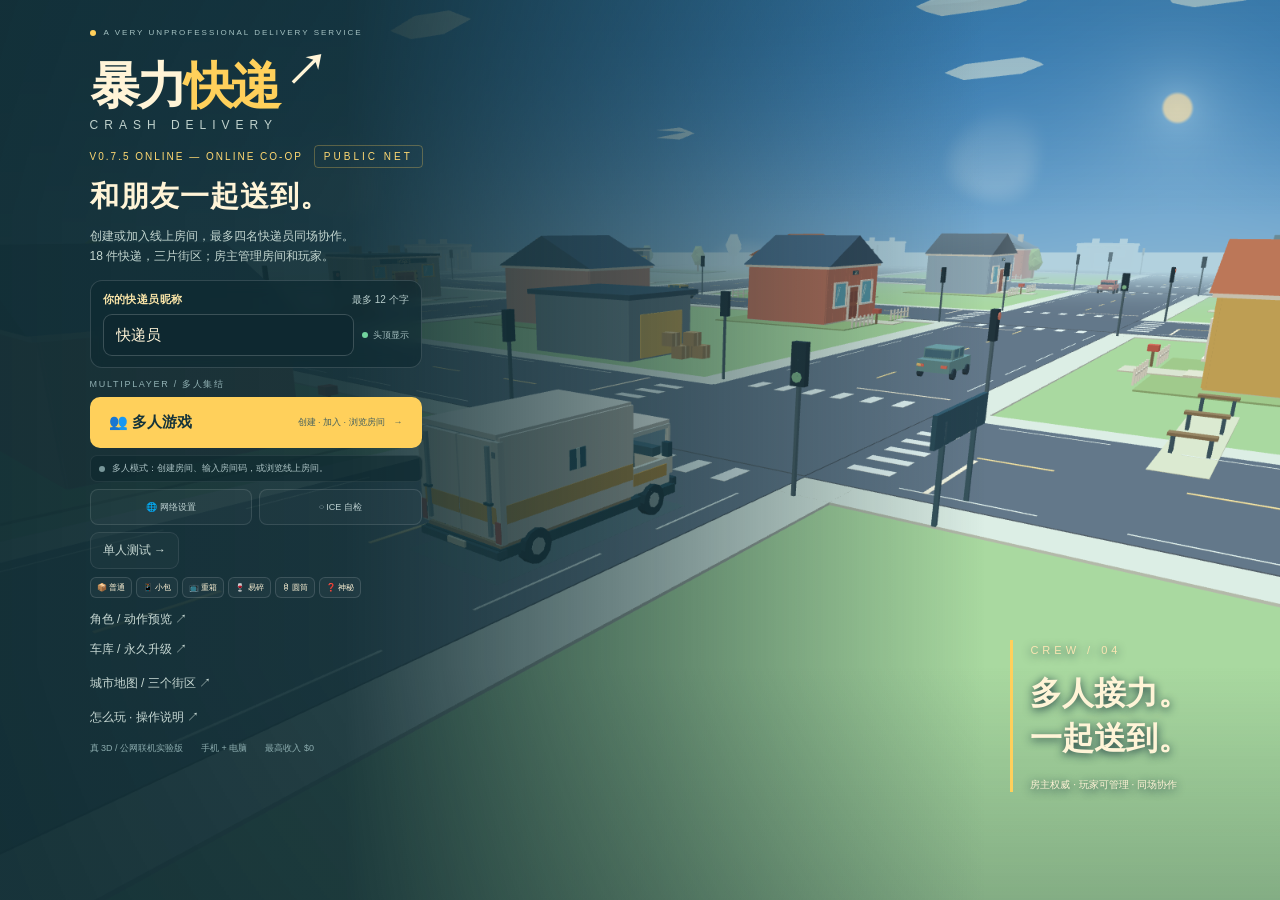
==== commit dead750e: "Add anytime jump and hop boarding" ====
--- a/artifacts/V0.8.0-2v2-CANDIDATE.html
+++ b/artifacts/V0.8.0-2v2-CANDIDATE.html
@@ -156,8 +156,9 @@
    <div id="joystick" class="joystick" role="group" aria-label="在货箱内移动，拖动或按四个方向"><span class="stickring"></span><span id="stickThumb" class="stickthumb"></span><button id="walkForward" aria-label="往前走" class="walk up">▲</button><button id="walkBack" aria-label="往后走" class="walk down">▼</button><button id="walkLeft" aria-label="向左走" class="walk left">◀</button><button id="walkRight" aria-label="向右走" class="walk right">▶</button><small>移动</small></div>
    <div class="rearControls hidden" id="rearControls"><small>后门</small><div><button id="leftDoorBtn" class="control doorToggle" aria-label="打开左后门">左</button><button id="rightDoorBtn" class="control doorToggle" aria-label="打开右后门">右</button></div></div>
    <div class="cargoActions"><button id="assistAimBtn" class="control smallAct hidden" aria-label="看向下一单的门窗，重复点击切换入口">◎ 瞄准</button><button id="interactBtn" class="control interact" aria-label="与当前目标互动"><span id="interactIcon">✋</span><b id="interactText">拿起</b><kbd>E</kbd></button><button id="dropBtn" class="control smallAct hidden" title="放下包裹 R">↓ 放下</button><button id="throwBtn" class="control throw hidden" aria-label="按住蓄力，松开投掷"><span>↗</span><b>投掷</b></button><div id="powerTrack" class="powertrack hidden"><i id="powerFill"></i></div></div>
-   <button id="boardBtn" type="button" class="control smallAct hidden mobility">下车</button><div id="crosshair" aria-hidden="true"><i></i></div><div id="focusLabel"></div>
+   <div id="crosshair" aria-hidden="true"><i></i></div><div id="focusLabel"></div>
   </div>
+  <button id="boardBtn" type="button" class="control smallAct hidden mobility" aria-label="随时跳跃；靠近车尾可上下车，空格跳跃">↟ 跳跃</button>
   <div id="taskBadge" class="taskBadge hidden"></div><div id="workProgress" class="workProgress hidden" role="status"><span id="workLabel">维修中</span><div><i id="workFill"></i></div></div><div id="roomStrip" class="roomStrip hidden"><div class="crewHud"><span class="crewDot local"></span><span class="crewHudText"><strong id="localNameHud">我</strong><small id="localRoleHud">驾驶员</small></span></div><span class="roomDivider"></span><div class="crewHud"><span class="crewDot remote"></span><span class="crewHudText"><strong id="remoteNameHud">等待队友</strong><small id="remoteRoleHud">未连接</small></span></div><span class="roomMeta" id="roomMetaHud"></span><button id="playersBtn" class="control" title="玩家管理" aria-label="玩家管理">👥 1/4</button><button id="waveBtn" title="H 挥手" aria-label="向队友挥手">👋</button></div><section id="playersPanel" class="hidden" aria-label="玩家管理"><header><b>房间玩家 <span id="playerCountLabel">1/4</span></b><button id="panelInviteBtn" type="button">复制邀请</button><button id="closePlayersBtn" type="button" aria-label="关闭玩家列表">×</button></header><div id="playersList"></div><p class="roomHelp">房主可移除客机；人数上限按房主设置，最多 4 人同房。离线玩家保留 20 秒以便自动重连。</p></section><div id="keyHelp" class="keyhelp"></div>
  </div>
  <section id="manifest" class="manifest hidden" aria-label="配送清单"><header><div><small>DISPATCH / 12 JOBS</small><h2>认准门牌，再扔。</h2></div><button id="closeOrdersBtn" type="button" class="control" aria-label="关闭订单清单">×</button></header><p>点一单设置团队导航。清单打开时车辆仍会行驶。</p><div id="orderList"></div><footer id="manifestFooter">每个包裹都有唯一收件地址。</footer></section>
@@ -1511,6 +1512,14 @@
   showHint('已回货箱。包裹仍在手中；R 放下，走到前方可接管空驾驶位。',4);
  }
 }
+let jumpVisualAt=0;
+function jumpVehicle(){
+ if(state.mode!=='playing')return;
+ jumpVisualAt=performance.now();initAudio();
+ if(state.view==='cargo'&&player.p[2]>2.3)mobility();
+ else if(state.view==='outside'&&rearDistance()<2.7)mobility();
+ else tone(270,.07,'sine',.08);
+}
  setView=function(view){
   if(state.view==='outside'){if(view==='cargo')mobility();else showHint('先从后门上车，再走回驾驶位。',3);return;}
   if(view==='drive'&&networked()&&view!==state.view&&anotherDriver()){showHint('驾驶位有人，等队友先离座。',3);return;}
@@ -1678,10 +1687,11 @@
 endRound=function(){if(roundPaid)return;roundPaid=true;v06.endRound();};
 connectionLost=function(){v06.connectionLost();if(net.mode==='host'&&net.remoteActor)net.remoteActor.repair=null;};
 updateCamera=function(dt){
- if(net.watch&&state.view==='drive'&&net.connected&&otherAvatar()?.view==='outside'){const p=otherAvatar().p;eye=V.add(p,[5,3.8,6]);at=V.add(p,[0,-.2,0]);return;}
- if(state.view==='outside'&&state.mode!=='menu'&&state.mode!=='wardrobe'){
-  const e=worldEye();if(motion)e[1]+=Math.sin(player.walkPhase)*.014;eye=e;at=V.add(e,V.mul(viewDirection(),10));return;
- }v06.updateCamera(dt);
+ const jumpAge=performance.now()-jumpVisualAt,jumpOffset=jumpAge>=0&&jumpAge<460?Math.sin(Math.PI*jumpAge/460)*.72:0;
+ if(net.watch&&state.view==='drive'&&net.connected&&otherAvatar()?.view==='outside'){const p=otherAvatar().p;eye=V.add(p,[5,3.8,6]);at=V.add(p,[0,-.2,0]);}
+ else if(state.view==='outside'&&state.mode!=='menu'&&state.mode!=='wardrobe'){const e=worldEye();if(motion)e[1]+=Math.sin(player.walkPhase)*.014;eye=e;at=V.add(e,V.mul(viewDirection(),10));}
+ else v06.updateCamera(dt);
+ if(jumpOffset){eye[1]+=jumpOffset;at[1]+=jumpOffset;}
 };
 avatarMatrix=function(a){
  if(a.view==='outside')return M.model([a.p[0],.13,a.p[2]],[0,a.yaw,0]);
@@ -1732,7 +1742,7 @@
 syncButtons=function(){
  if(net.executing)return;v06.syncButtons();
  $('cargoUI').classList.toggle('hidden',!isWalking());$('viewTag').textContent=roleLabel(state.view);
- $('keyHelp').textContent=state.view==='drive'?'WASD 驾驶 · B 放砖 · V 离座 · M 订单 · Esc 暂停':'WASD 移动 · 拖动/方向键观察 · E 交互 · V 上下车/驾驶 · G 后门 · F 瞄准 · R 放下 · 空格投掷 · M 订单';
+ $('keyHelp').textContent=state.view==='drive'?'WASD 驾驶 · 空格随时跳跃 · V 进入货箱 · B 放砖 · M 订单 · Esc 暂停':player.held?'WASD 移动 · 拖动观察 · 空格蓄力投掷 · 右侧↟随时跳跃/上下车 · E 交互':'WASD 移动 · 空格或右侧↟随时跳跃 · 靠近后门可上下车 · E 交互 · G 后门 · F 瞄准';
 };
 updateHUD=function(){
  if(net.executing)return;v06.updateHUD();
@@ -1742,7 +1752,7 @@
  if(h&&outside)$('distance').textContent=Math.round(Math.hypot(h.x-player.p[0],h.z-player.p[2]))+' m';
  $('localRoleHud').textContent=roleLabel(state.view);if(otherAvatar())$('remoteRoleHud').textContent=otherAvatar().repair?'维修中':roleLabel(otherAvatar().view);
  const nearRear=outside?rearDistance()<2.7:state.view==='cargo'&&player.p[2]>2.3;
- $('boardBtn').classList.toggle('hidden',!nearRear||state.mode!=='playing');$('boardBtn').textContent=outside?'上车':'下车';
+ $('boardBtn').classList.toggle('hidden',state.mode!=='playing');$('boardBtn').textContent=nearRear&&outside?'↟ 跳上车':nearRear?'↟ 跳下车':'↟ 跳跃';
  $('rearControls').classList.toggle('hidden',!nearRear);$('assistAimBtn').classList.toggle('hidden',!held||!walking||(!outside&&player.p[2]<2.25));
  $('throwBtn').classList.toggle('hidden',!held||!walking);$('dropBtn').classList.toggle('hidden',!held||!walking);$('powerTrack').classList.toggle('hidden',!held||!walking);
  let text='靠近箱子',icon='✋',focusText='';
@@ -1917,11 +1927,11 @@
  window.addEventListener('keydown',e=>{if(!gameKeys.has(e.code)||['INPUT','TEXTAREA','SELECT'].includes(e.target.tagName))return;
  if(e.code==='Escape'||e.code==='KeyP'){if(e.repeat)return;e.preventDefault();if(!$('helpScreen').classList.contains('hidden')){closeHelp();return;}if(state.mode==='playing')pause();else if(state.mode==='paused')resume();return;}
  if(state.mode!=='playing')return;e.preventDefault();inputs.keys.add(e.code);sendInputNow();if(e.repeat)return;
- if(e.code==='KeyB')toggleBrick();else if(e.code==='KeyV')(state.view==='outside'||state.view==='cargo'&&player.p[2]>1.45?mobility():setView(state.view==='drive'?'cargo':'drive'));else if(e.code==='KeyE')interact();else if(e.code==='KeyG')toggleBothDoors();else if(e.code==='KeyF')lockTarget();else if(e.code==='KeyR')dropPackage();else if(e.code==='KeyC'){if(state.view==='drive')driveOrbitGoal=0;else{player.yaw=Math.PI;player.pitch=-.15;player.aimGate=player.aimHouse=null;}}else if(e.code==='Space')startCharge('space');
+ if(e.code==='KeyB')toggleBrick();else if(e.code==='KeyV')(state.view==='outside'||state.view==='cargo'&&player.p[2]>1.45?mobility():setView(state.view==='drive'?'cargo':'drive'));else if(e.code==='KeyE')interact();else if(e.code==='KeyG')toggleBothDoors();else if(e.code==='KeyF')lockTarget();else if(e.code==='KeyR')dropPackage();else if(e.code==='KeyC'){if(state.view==='drive')driveOrbitGoal=0;else{player.yaw=Math.PI;player.pitch=-.15;player.aimGate=player.aimHouse=null;}}else if(e.code==='Space'){if(player.held&&state.view!=='drive')startCharge('space');else jumpVehicle();}
 });
 window.addEventListener('keyup',e=>{inputs.keys.delete(e.code);if(e.code==='Space'){if(state.mode==='playing')e.preventDefault();finishCharge('space');}sendInputNow();});
 $('startBtn').addEventListener('click',()=>{stopNetwork(false);resetGame();});$('hostBtn').addEventListener('click',()=>{net.maxPlayers=selectedMaxPlayers();hostRoom();});$('joinBtn').addEventListener('click',()=>joinRoom());$('againBtn').addEventListener('click',()=>resetGame());$('backMenuBtn').addEventListener('click',()=>stopNetwork(true));$('restartBtn').addEventListener('click',()=>resetGame());$('pauseBtn').addEventListener('click',pause);$('resumeBtn').addEventListener('click',resume);$('serviceBtn').addEventListener('click',service);
-$('cargoBtn').addEventListener('click',()=>setView('cargo'));$('brickBtn').addEventListener('click',toggleBrick);$('interactBtn').addEventListener('click',interact);$('leftDoorBtn').addEventListener('click',()=>toggleDoor(0));$('rightDoorBtn').addEventListener('click',()=>toggleDoor(1));$('dropBtn').addEventListener('click',dropPackage);$('assistAimBtn').addEventListener('click',()=>lockTarget());
+$('cargoBtn').addEventListener('click',()=>setView('cargo'));$('boardBtn').addEventListener('click',jumpVehicle);$('brickBtn').addEventListener('click',toggleBrick);$('interactBtn').addEventListener('click',interact);$('leftDoorBtn').addEventListener('click',()=>toggleDoor(0));$('rightDoorBtn').addEventListener('click',()=>toggleDoor(1));$('dropBtn').addEventListener('click',dropPackage);$('assistAimBtn').addEventListener('click',()=>lockTarget());
 $('qualityBtn').addEventListener('click',()=>{quality={auto:'high',high:'low',low:'auto'}[quality];adaptiveScale=2;qualityWait=slowTime=fastTime=0;syncButtons();save();});$('assistBtn').addEventListener('click',()=>{assist=!assist;syncButtons();save();});$('soundBtn').addEventListener('click',()=>{soundOn=!soundOn;initAudio();syncButtons();save();});$('motionBtn').addEventListener('click',()=>{motion=!motion;syncButtons();save();});
 function openHelp(){state.helpFrom=state.mode;if(state.mode==='playing')pause();$('helpScreen').classList.remove('hidden');$('closeHelpBtn').focus({preventScroll:true});}
 function closeHelp(){$('helpScreen').classList.add('hidden');if(state.helpFrom==='menu')$('helpBtn').focus({preventScroll:true});else $('resumeBtn').focus({preventScroll:true});}
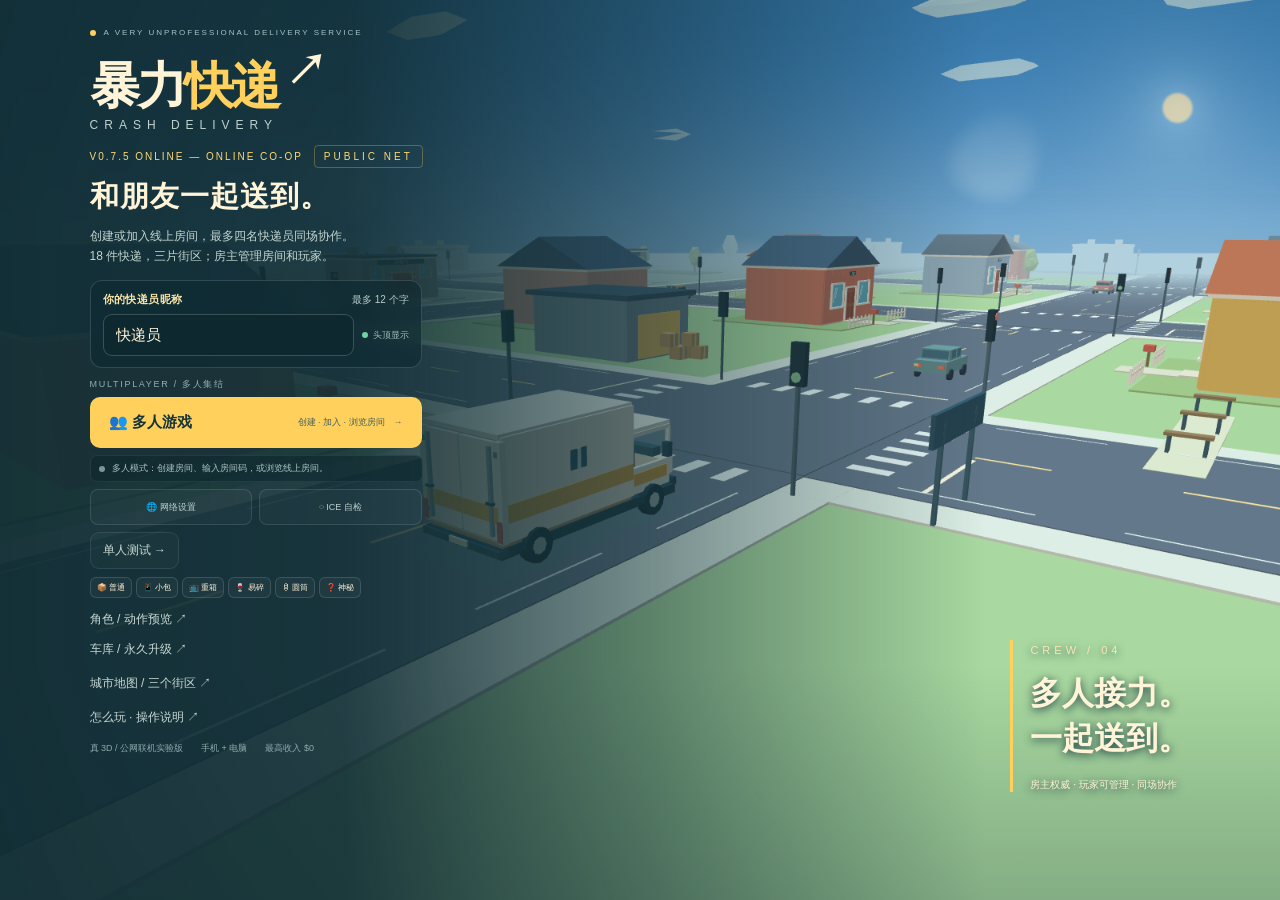
==== commit 7f4d68fe: "Separate jump key from parcel throw" ====
--- a/artifacts/V0.8.0-2v2-CANDIDATE.html
+++ b/artifacts/V0.8.0-2v2-CANDIDATE.html
@@ -158,7 +158,7 @@
    <div class="cargoActions"><button id="assistAimBtn" class="control smallAct hidden" aria-label="看向下一单的门窗，重复点击切换入口">◎ 瞄准</button><button id="interactBtn" class="control interact" aria-label="与当前目标互动"><span id="interactIcon">✋</span><b id="interactText">拿起</b><kbd>E</kbd></button><button id="dropBtn" class="control smallAct hidden" title="放下包裹 R">↓ 放下</button><button id="throwBtn" class="control throw hidden" aria-label="按住蓄力，松开投掷"><span>↗</span><b>投掷</b></button><div id="powerTrack" class="powertrack hidden"><i id="powerFill"></i></div></div>
    <div id="crosshair" aria-hidden="true"><i></i></div><div id="focusLabel"></div>
   </div>
-  <button id="boardBtn" type="button" class="control smallAct hidden mobility" aria-label="随时跳跃；靠近车尾可上下车，空格跳跃">↟ 跳跃</button>
+  <button id="boardBtn" type="button" class="control smallAct hidden mobility" aria-label="随时跳跃；按 J 跳跃；靠近车尾可上下车">↟ 跳跃 J</button>
   <div id="taskBadge" class="taskBadge hidden"></div><div id="workProgress" class="workProgress hidden" role="status"><span id="workLabel">维修中</span><div><i id="workFill"></i></div></div><div id="roomStrip" class="roomStrip hidden"><div class="crewHud"><span class="crewDot local"></span><span class="crewHudText"><strong id="localNameHud">我</strong><small id="localRoleHud">驾驶员</small></span></div><span class="roomDivider"></span><div class="crewHud"><span class="crewDot remote"></span><span class="crewHudText"><strong id="remoteNameHud">等待队友</strong><small id="remoteRoleHud">未连接</small></span></div><span class="roomMeta" id="roomMetaHud"></span><button id="playersBtn" class="control" title="玩家管理" aria-label="玩家管理">👥 1/4</button><button id="waveBtn" title="H 挥手" aria-label="向队友挥手">👋</button></div><section id="playersPanel" class="hidden" aria-label="玩家管理"><header><b>房间玩家 <span id="playerCountLabel">1/4</span></b><button id="panelInviteBtn" type="button">复制邀请</button><button id="closePlayersBtn" type="button" aria-label="关闭玩家列表">×</button></header><div id="playersList"></div><p class="roomHelp">房主可移除客机；人数上限按房主设置，最多 4 人同房。离线玩家保留 20 秒以便自动重连。</p></section><div id="keyHelp" class="keyhelp"></div>
  </div>
  <section id="manifest" class="manifest hidden" aria-label="配送清单"><header><div><small>DISPATCH / 12 JOBS</small><h2>认准门牌，再扔。</h2></div><button id="closeOrdersBtn" type="button" class="control" aria-label="关闭订单清单">×</button></header><p>点一单设置团队导航。清单打开时车辆仍会行驶。</p><div id="orderList"></div><footer id="manifestFooter">每个包裹都有唯一收件地址。</footer></section>
@@ -1742,7 +1742,7 @@
 syncButtons=function(){
  if(net.executing)return;v06.syncButtons();
  $('cargoUI').classList.toggle('hidden',!isWalking());$('viewTag').textContent=roleLabel(state.view);
- $('keyHelp').textContent=state.view==='drive'?'WASD 驾驶 · 空格随时跳跃 · V 进入货箱 · B 放砖 · M 订单 · Esc 暂停':player.held?'WASD 移动 · 拖动观察 · 空格蓄力投掷 · 右侧↟随时跳跃/上下车 · E 交互':'WASD 移动 · 空格或右侧↟随时跳跃 · 靠近后门可上下车 · E 交互 · G 后门 · F 瞄准';
+ $('keyHelp').textContent=state.view==='drive'?'WASD 驾驶 · J/右侧↟跳跃 · V 进入货箱 · B 放砖 · M 订单 · Esc 暂停':player.held?'WASD 移动 · 拖动观察 · 空格蓄力投掷 · J/右侧↟跳跃或上下车 · E 交互':'WASD 移动 · J/右侧↟随时跳跃 · 靠近后门可上下车 · E 交互 · G 后门 · F 瞄准';
 };
 updateHUD=function(){
  if(net.executing)return;v06.updateHUD();
@@ -1752,7 +1752,7 @@
  if(h&&outside)$('distance').textContent=Math.round(Math.hypot(h.x-player.p[0],h.z-player.p[2]))+' m';
  $('localRoleHud').textContent=roleLabel(state.view);if(otherAvatar())$('remoteRoleHud').textContent=otherAvatar().repair?'维修中':roleLabel(otherAvatar().view);
  const nearRear=outside?rearDistance()<2.7:state.view==='cargo'&&player.p[2]>2.3;
- $('boardBtn').classList.toggle('hidden',state.mode!=='playing');$('boardBtn').textContent=nearRear&&outside?'↟ 跳上车':nearRear?'↟ 跳下车':'↟ 跳跃';
+ $('boardBtn').classList.toggle('hidden',state.mode!=='playing');$('boardBtn').textContent=nearRear&&outside?'↟ 跳上车':nearRear?'↟ 跳下车':'↟ 跳跃 J';
  $('rearControls').classList.toggle('hidden',!nearRear);$('assistAimBtn').classList.toggle('hidden',!held||!walking||(!outside&&player.p[2]<2.25));
  $('throwBtn').classList.toggle('hidden',!held||!walking);$('dropBtn').classList.toggle('hidden',!held||!walking);$('powerTrack').classList.toggle('hidden',!held||!walking);
  let text='靠近箱子',icon='✋',focusText='';
@@ -1923,11 +1923,11 @@
 for(const type of ['pointerup','pointercancel','lostpointercapture'])stick.addEventListener(type,stopStick);
 $('throwBtn').addEventListener('pointerdown',e=>{if(state.mode!=='playing'||state.view==='drive')return;e.preventDefault();capture($('throwBtn'),e.pointerId);startCharge('throw'+e.pointerId);});
 $('throwBtn').addEventListener('pointerup',e=>finishCharge('throw'+e.pointerId));for(const type of ['pointercancel','lostpointercapture'])$('throwBtn').addEventListener(type,e=>{if(state.chargeSource==='throw'+e.pointerId)cancelCharge();});
-const gameKeys=new Set(['KeyW','KeyA','KeyS','KeyD','ArrowLeft','ArrowRight','ArrowUp','ArrowDown','KeyB','KeyV','KeyE','KeyG','KeyF','KeyR','KeyC','Space','Escape','KeyP']);
+const gameKeys=new Set(['KeyW','KeyA','KeyS','KeyD','ArrowLeft','ArrowRight','ArrowUp','ArrowDown','KeyB','KeyV','KeyE','KeyG','KeyF','KeyR','KeyC','KeyJ','Space','Escape','KeyP']);
  window.addEventListener('keydown',e=>{if(!gameKeys.has(e.code)||['INPUT','TEXTAREA','SELECT'].includes(e.target.tagName))return;
  if(e.code==='Escape'||e.code==='KeyP'){if(e.repeat)return;e.preventDefault();if(!$('helpScreen').classList.contains('hidden')){closeHelp();return;}if(state.mode==='playing')pause();else if(state.mode==='paused')resume();return;}
  if(state.mode!=='playing')return;e.preventDefault();inputs.keys.add(e.code);sendInputNow();if(e.repeat)return;
- if(e.code==='KeyB')toggleBrick();else if(e.code==='KeyV')(state.view==='outside'||state.view==='cargo'&&player.p[2]>1.45?mobility():setView(state.view==='drive'?'cargo':'drive'));else if(e.code==='KeyE')interact();else if(e.code==='KeyG')toggleBothDoors();else if(e.code==='KeyF')lockTarget();else if(e.code==='KeyR')dropPackage();else if(e.code==='KeyC'){if(state.view==='drive')driveOrbitGoal=0;else{player.yaw=Math.PI;player.pitch=-.15;player.aimGate=player.aimHouse=null;}}else if(e.code==='Space'){if(player.held&&state.view!=='drive')startCharge('space');else jumpVehicle();}
+ if(e.code==='KeyB')toggleBrick();else if(e.code==='KeyV')(state.view==='outside'||state.view==='cargo'&&player.p[2]>1.45?mobility():setView(state.view==='drive'?'cargo':'drive'));else if(e.code==='KeyE')interact();else if(e.code==='KeyG')toggleBothDoors();else if(e.code==='KeyF')lockTarget();else if(e.code==='KeyR')dropPackage();else if(e.code==='KeyC'){if(state.view==='drive')driveOrbitGoal=0;else{player.yaw=Math.PI;player.pitch=-.15;player.aimGate=player.aimHouse=null;}}else if(e.code==='KeyJ')jumpVehicle();else if(e.code==='Space'&&player.held&&state.view!=='drive')startCharge('space');
 });
 window.addEventListener('keyup',e=>{inputs.keys.delete(e.code);if(e.code==='Space'){if(state.mode==='playing')e.preventDefault();finishCharge('space');}sendInputNow();});
 $('startBtn').addEventListener('click',()=>{stopNetwork(false);resetGame();});$('hostBtn').addEventListener('click',()=>{net.maxPlayers=selectedMaxPlayers();hostRoom();});$('joinBtn').addEventListener('click',()=>joinRoom());$('againBtn').addEventListener('click',()=>resetGame());$('backMenuBtn').addEventListener('click',()=>stopNetwork(true));$('restartBtn').addEventListener('click',()=>resetGame());$('pauseBtn').addEventListener('click',pause);$('resumeBtn').addEventListener('click',resume);$('serviceBtn').addEventListener('click',service);
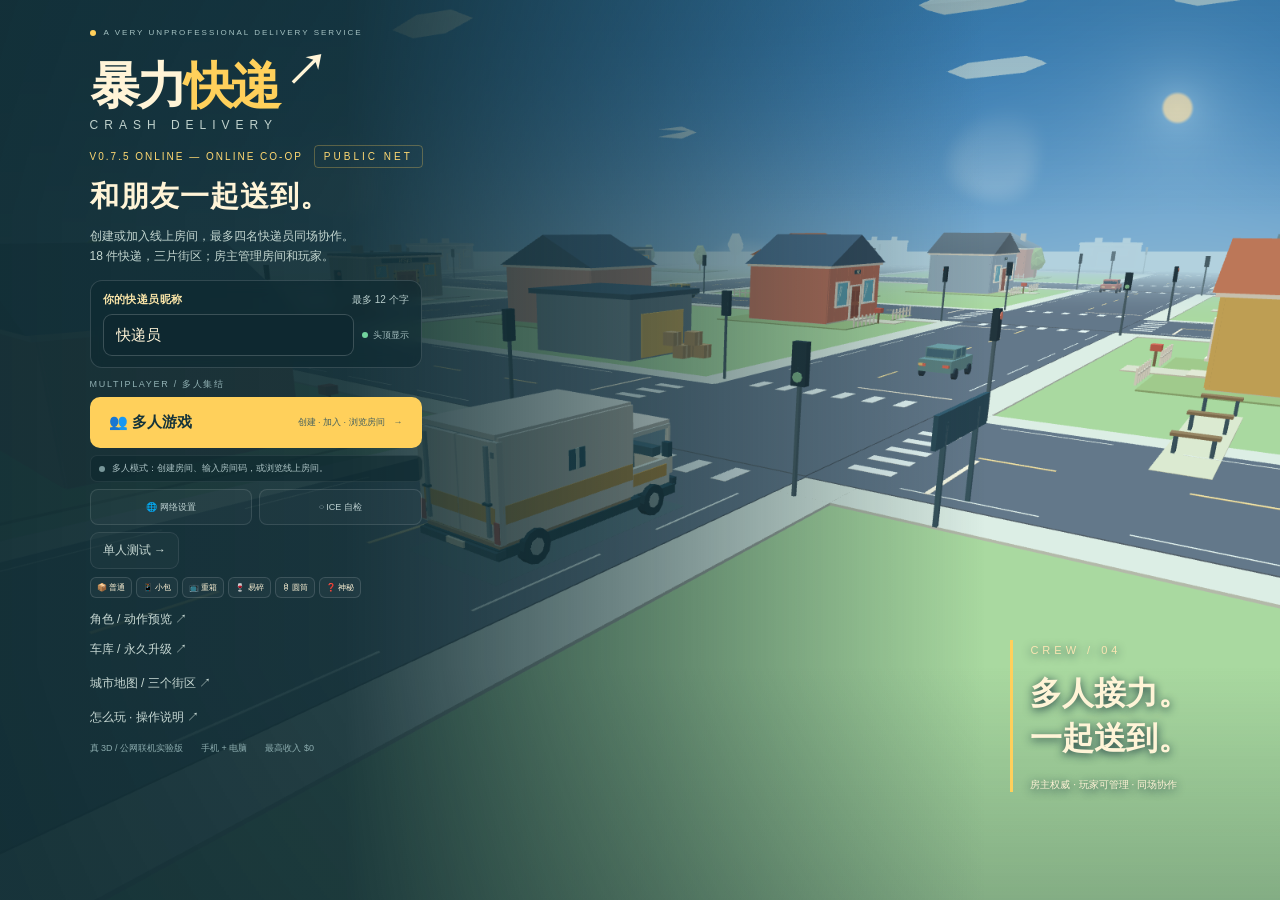
==== commit 832d2a33: "Use space to jump and Q to throw" ====
--- a/artifacts/V0.8.0-2v2-CANDIDATE.html
+++ b/artifacts/V0.8.0-2v2-CANDIDATE.html
@@ -137,7 +137,7 @@
 </head>
 <body>
 <main id="game" aria-label="暴力快递 V0.7 ONLINE 游戏">
- <canvas id="world" tabindex="0" aria-label="3D 游戏。驾驶时 WASD 开车；V 进入货箱。货箱内 WASD 走动，拖动画面观察，E 互动，空格蓄力投掷。"></canvas>
+ <canvas id="world" tabindex="0" aria-label="3D 游戏。驾驶时 WASD 开车、空格跳跃；V 进入货箱。货箱内 WASD 走动，空格跳跃，按住 Q 蓄力投掷，拖动画面手动瞄准，E 互动。"></canvas>
  <canvas id="overlay" aria-hidden="true"></canvas><div id="vignette"></div>
  <div id="hud" class="hidden" data-view="drive">
   <header class="statusbar"><span id="viewTag" class="viewtag">驾驶</span><span class="stat"><b id="count">0</b><small>/18</small></span><span class="money">$<b id="score">0</b></span><span class="time" id="clock">00:00</span><button id="pauseBtn" class="pause control" aria-label="暂停游戏" title="暂停 Esc">Ⅱ</button></header>
@@ -155,10 +155,10 @@
   <div id="cargoUI" class="viewUI hidden">
    <div id="joystick" class="joystick" role="group" aria-label="在货箱内移动，拖动或按四个方向"><span class="stickring"></span><span id="stickThumb" class="stickthumb"></span><button id="walkForward" aria-label="往前走" class="walk up">▲</button><button id="walkBack" aria-label="往后走" class="walk down">▼</button><button id="walkLeft" aria-label="向左走" class="walk left">◀</button><button id="walkRight" aria-label="向右走" class="walk right">▶</button><small>移动</small></div>
    <div class="rearControls hidden" id="rearControls"><small>后门</small><div><button id="leftDoorBtn" class="control doorToggle" aria-label="打开左后门">左</button><button id="rightDoorBtn" class="control doorToggle" aria-label="打开右后门">右</button></div></div>
-   <div class="cargoActions"><button id="assistAimBtn" class="control smallAct hidden" aria-label="看向下一单的门窗，重复点击切换入口">◎ 瞄准</button><button id="interactBtn" class="control interact" aria-label="与当前目标互动"><span id="interactIcon">✋</span><b id="interactText">拿起</b><kbd>E</kbd></button><button id="dropBtn" class="control smallAct hidden" title="放下包裹 R">↓ 放下</button><button id="throwBtn" class="control throw hidden" aria-label="按住蓄力，松开投掷"><span>↗</span><b>投掷</b></button><div id="powerTrack" class="powertrack hidden"><i id="powerFill"></i></div></div>
+   <div class="cargoActions"><button id="interactBtn" class="control interact" aria-label="与当前目标互动"><span id="interactIcon">✋</span><b id="interactText">拿起</b><kbd>E</kbd></button><button id="dropBtn" class="control smallAct hidden" title="放下包裹 R">↓ 放下</button><button id="throwBtn" class="control throw hidden" aria-label="按住蓄力，松开投掷；键盘 Q"><span>↗</span><b>投掷 Q</b></button><div id="powerTrack" class="powertrack hidden"><i id="powerFill"></i></div></div>
    <div id="crosshair" aria-hidden="true"><i></i></div><div id="focusLabel"></div>
   </div>
-  <button id="boardBtn" type="button" class="control smallAct hidden mobility" aria-label="随时跳跃；按 J 跳跃；靠近车尾可上下车">↟ 跳跃 J</button>
+  <button id="boardBtn" type="button" class="control smallAct hidden mobility" aria-label="随时跳跃；空格跳跃；靠近车尾可上下车">↟ 跳跃 Space</button>
   <div id="taskBadge" class="taskBadge hidden"></div><div id="workProgress" class="workProgress hidden" role="status"><span id="workLabel">维修中</span><div><i id="workFill"></i></div></div><div id="roomStrip" class="roomStrip hidden"><div class="crewHud"><span class="crewDot local"></span><span class="crewHudText"><strong id="localNameHud">我</strong><small id="localRoleHud">驾驶员</small></span></div><span class="roomDivider"></span><div class="crewHud"><span class="crewDot remote"></span><span class="crewHudText"><strong id="remoteNameHud">等待队友</strong><small id="remoteRoleHud">未连接</small></span></div><span class="roomMeta" id="roomMetaHud"></span><button id="playersBtn" class="control" title="玩家管理" aria-label="玩家管理">👥 1/4</button><button id="waveBtn" title="H 挥手" aria-label="向队友挥手">👋</button></div><section id="playersPanel" class="hidden" aria-label="玩家管理"><header><b>房间玩家 <span id="playerCountLabel">1/4</span></b><button id="panelInviteBtn" type="button">复制邀请</button><button id="closePlayersBtn" type="button" aria-label="关闭玩家列表">×</button></header><div id="playersList"></div><p class="roomHelp">房主可移除客机；人数上限按房主设置，最多 4 人同房。离线玩家保留 20 秒以便自动重连。</p></section><div id="keyHelp" class="keyhelp"></div>
  </div>
  <section id="manifest" class="manifest hidden" aria-label="配送清单"><header><div><small>DISPATCH / 12 JOBS</small><h2>认准门牌，再扔。</h2></div><button id="closeOrdersBtn" type="button" class="control" aria-label="关闭订单清单">×</button></header><p>点一单设置团队导航。清单打开时车辆仍会行驶。</p><div id="orderList"></div><footer id="manifestFooter">每个包裹都有唯一收件地址。</footer></section>
@@ -173,14 +173,14 @@
 <section class="mpCard mpBrowser"><header class="mpBrowserHeader"><div class="mpStep"><i>3</i><div><h3>正在招募的房间</h3><small>可加入的公开车队</small></div></div><button id="refreshRoomsBtn" class="refreshRooms" type="button">↻ 刷新</button></header><div id="publicRoomsStatus" class="publicRoomsStatus" role="status">正在查找线上房间…</div><div id="publicRoomsList" class="publicRoomsList"></div></section></div>
 <div id="mpNetStatus" class="mpNetStatus" data-state="idle" role="status">多人联机状态：待命</div><footer class="multiLobbyFooter"><span>最多 4 人同场　·　房主负责世界状态</span><button id="backMenuBtnFromMulti" type="button">返回主菜单</button></footer>
 </div></section>
- <section id="pauseScreen" class="screen modalScreen hidden"><div class="modal"><div class="eyebrow">PIT STOP / 暂停</div><h2>喘口气。车也暂停了。</h2><p id="pauseSummary"></p><p id="pauseNet" class="fineprint"></p><button id="resumeBtn" class="primary">继续派送 →</button><div class="settings"><button id="qualityBtn">画质：自动高清</button><button id="assistBtn">辅助瞄准：开</button><button id="soundBtn">音效：开</button><button id="motionBtn">镜头晃动：轻微</button><button id="pauseNetworkBtn">网络 / TURN 设置</button><button id="serviceBtn">道路救援 / 救援 / 补齐订单</button><button id="restartBtn">重新开始本轮</button></div><p class="resolution" id="resolutionLabel"></p><p class="fineprint">救援保留已送订单，将车辆停回道路、修复并补齐未完成订单的包裹（不会复制队友手中的包裹）；收入扣 $120（最低为 0），用时 +20 秒。不会自动替你关闭后门。</p><button id="leaveBtn" class="secondary hidden">退出联机 / 返回菜单</button><button id="pauseHelpBtn" class="secondary">查看操作说明</button></div></section>
+ <section id="pauseScreen" class="screen modalScreen hidden"><div class="modal"><div class="eyebrow">PIT STOP / 暂停</div><h2>喘口气。车也暂停了。</h2><p id="pauseSummary"></p><p id="pauseNet" class="fineprint"></p><button id="resumeBtn" class="primary">继续派送 →</button><div class="settings"><button id="qualityBtn">画质：自动高清</button><button id="soundBtn">音效：开</button><button id="motionBtn">镜头晃动：轻微</button><button id="pauseNetworkBtn">网络 / TURN 设置</button><button id="serviceBtn">道路救援 / 救援 / 补齐订单</button><button id="restartBtn">重新开始本轮</button></div><p class="resolution" id="resolutionLabel"></p><p class="fineprint">救援保留已送订单，将车辆停回道路、修复并补齐未完成订单的包裹（不会复制队友手中的包裹）；收入扣 $120（最低为 0），用时 +20 秒。不会自动替你关闭后门。</p><button id="leaveBtn" class="secondary hidden">退出联机 / 返回菜单</button><button id="pauseHelpBtn" class="secondary">查看操作说明</button></div></section>
  <section id="networkScreen" class="screen modalScreen hidden"><div class="modal networkModal"><div class="eyebrow">PUBLIC NETWORK / 公网联机</div><h2>先直连，必要时走中继。</h2><p>默认使用 STUN 尝试 P2P。要让严格 NAT / 蜂窝网络也更可靠，请填入你自己的 TURN 服务。Cloudflare 临时凭证只保存在当前页面内存中。</p><div class="netGrid"><label><span>连接策略</span><select id="netPolicy"><option value="auto">自动：P2P 优先，优先实测线路</option><option value="direct">仅直连 / STUN</option><option value="relay">强制 TURN 中继</option></select></label><label><span>TURN 地址（可选）</span><input id="turnUrl" autocomplete="off" placeholder="turn:turn.example.com:3478"></label><label><span>TURN 用户名（可选）</span><input id="turnUser" autocomplete="off" placeholder="username"></label><label><span>TURN 密码 / credential（可选）</span><input id="turnPass" type="password" autocomplete="new-password" placeholder="credential"></label><label class="wide"><span>额外 STUN（可留空）</span><input id="extraStun" autocomplete="off" placeholder="stun:stun.example.com:3478"></label></div><p class="netSecret">自动模式继续优先 P2P；实测最快的 TURN 路线会排在备用线路前。强制 TURN 可用于验收。</p><div class="netActions"><button id="saveNetworkBtn" class="primary" type="button">保存到本机</button><button id="testIceBtn" class="secondary" type="button">测试 6 条 TURN 路线</button><button id="clearTurnBtn" class="secondary" type="button">清除 TURN 配置</button></div><div id="iceDiag" class="netDiag">尚未测试。<br>只有真实 <b>relay</b> candidate 才表示 TURN 中继可用；TCP 端口可达不算通过。</div><button id="closeNetworkBtn" class="secondary" type="button">返回</button></div></section>
 <section id="garageScreen" class="screen modalScreen hidden"><div class="modal"><div class="eyebrow">GARAGE / 永久升级</div><h2>把今天赚的钱，花在明天的事故上。</h2><p>当前车库资金：<strong id="garageCredits" style="color:var(--gold)">$0</strong></p><div class="settings"><button id="upgrade_engine"><b>发动机 Lv.0</b><br><span>升级 $300</span></button><button id="upgrade_brakes"><b>刹车 Lv.0</b><br><span>升级 $300</span></button><button id="upgrade_grip"><b>抓地力 Lv.0</b><br><span>升级 $300</span></button><button id="upgrade_mat"><b>货箱防滑 Lv.0</b><br><span>升级 $300</span></button></div><p class="fineprint">发动机提高加速；刹车缩短制动距离；抓地力改善高速转向；防滑垫降低货箱内包裹滑动。升级永久保存在本机。</p><button id="closeGarageBtn" class="primary">返回主菜单 →</button></div></section>
  <section id="cityScreen" class="cityScreen hidden" aria-label="城市地图"><div class="citySheet"><header><div><small>V0.7.1 / CITY ROUTES</small><h2>认路，再出发。</h2></div><button id="closeCityMapBtn" class="control" type="button" aria-label="关闭城市地图">×</button></header><div class="cityLayout"><div class="cityMapBox"><canvas id="cityMap" width="640" height="640" aria-label="城市道路与任务地址。点击编号选择地址；也可使用订单面板选择。"></canvas><p class="cityLegend">黄线：团队路线　橙虚线：事故路　浅色方块：包裹地址<br>点击编号查看详情。路线只作提示，不会替你转向。</p></div><div class="cityInfo"><div id="cityDistricts" class="cityDistricts"><button type="button" data-district="all" class="active">全部</button><button type="button" data-district="garden">住宅区</button><button type="button" data-district="market">商业街</button><button type="button" data-district="works">工业区</button></div><h3 id="cityMapRoute">向阳住宅区</h3><p id="cityMapDetail"></p><p id="cityRouteSummary"></p><p id="cityMapTraffic"></p><button id="cityNavigateBtn" class="primary" type="button">设为团队下一单 →</button><p class="cityNote">地图不会暂停联机世界。车在继续行驶，打开前请先停车或让搭档掌舵。更改导航会同步给队友。</p></div></div></div></section>
 <section id="helpScreen" class="screen modalScreen hidden"><div class="modal helpModal"><div class="eyebrow">QUICK START / 上岗指南</div><h2>多人同车，一起送到。</h2><div class="helpRows"><div><b>V0.7.5 MULTIPLAYER ROOMS</b><p>房主可设置 2、3 或 4 人房间。统一多人菜单支持创建、输码加入和浏览公开房间；游戏内名单可查看连接状态，房主可移除队友；断线玩家保留 20 秒用于重连。</p></div><div><b>V0.7.3.1 低延迟驾驶</b><p>客机移动按键由本机立即预测，房主仍负责碰撞、车辆与任务权威结果。🟢 P2P / 🟡 TURN 显示实测 RTT；六路线路自检必须取得真实 relay candidate。</p></div><div><b>V0.7 城市交通 / N 打开地图</b><p>18 个地址分布在住宅、商业、工业三区。NPC 会沿车道转弯、等红灯、排队与让行；事故车辆会堵住道路，清障后车流恢复。黄色路线只作提示，不会自动转向。点城市地图编号或订单选择下一单。</p></div>
 <div><b>01 / 一单一箱</b><p>每个地址只认对应编号的实体包裹。车里共 12 个订单箱，六种类型。看箱体门牌号或点顶部「订单」确认；选一单会同步团队导航。</p></div>
 <div><b>02 / 两个人都能开车</b><p>房主起步驾驶，队友在货箱。先停车，驾驶员按 V 离座；另一人走到前方，按 E 接管空座。驾驶位只能坐一人。两人都离座时砖头只管油门，不会转向。</p></div>
-<div><b>03 / 认号、拿起、投出去</b><p>WASD / 左下移动区走动，拖动右侧画面观察。低头看编号箱，E /「拿起」。走到后沿，G / 门钮开后门，F /「瞄准」辅助锁定门窗；按住空格 / 左键 /「投掷」蓄力，松手扔出。R 放下。</p></div>
+<div><b>03 / 认号、拿起、投出去</b><p>WASD / 左下移动区走动，拖动画面手动瞄准。低头看编号箱，E /「拿起」。走到后沿，G / 门钮开后门；按住 Q / 屏幕「投掷」蓄力，松开扔出。R 放下。</p></div>
 <div><b>04 / 下车找回掉货</b><p>走到车尾、开门，车速低于 12 km/h 时按 V /「下车」。在街上靠近包裹并低头，E 回收。到打开的后门旁按 V /「上车」，可以抱着箱子上车。未送的快递不会定时消失。</p></div>
 <div><b>05 / 地址错了，会退货</b><p>送错地址不算完成，首次送错这家最多扣 $40；箱子会退到这家门口，可以捡回重送。首次掉货最多扣 $25，捡回后再掉落不重复收取。只有包裹真正穿过入口、进入对应房屋才签收。</p></div>
 <div><b>06 / 现场维修</b><p>严重撞击可能伤到轮胎，车速受限。停车、取砖，下车空手靠近车头，E /「维修」，保持原地 3 秒恢复车况。移动或车辆开走会取消；修车不重置订单，也不自动关后门。</p></div>
@@ -297,7 +297,7 @@
 let stored={};
 try { stored=JSON.parse(localStorage.getItem(SAVE_KEY)||'null')||JSON.parse(localStorage.getItem('crash_delivery_offline_v01')||'{}')||{}; } catch(e) {}
 let best=Number.isFinite(Number(stored.best))?clamp(Number(stored.best),0,99999999):0;
-let soundOn=stored.sound!==false, assist=stored.assist!==false, motion=stored.motion!==false&&!nativeReduced;
+let soundOn=stored.sound!==false, motion=stored.motion!==false&&!nativeReduced;
 let quality=['auto','high','low'].includes(stored.quality)?stored.quality:'auto';
 function cleanNickname(v){const raw=String(v??'').trim().replace(/[<>\n\r\t]/g,'');return Array.from(raw).slice(0,12).join('')||'快递员';}
 let nickname=cleanNickname(stored.nickname||'快递员');
@@ -314,7 +314,7 @@
 const parcelType=k=>PACKAGE_TYPES[k]||PACKAGE_TYPES[0];
 let adaptiveScale=2, fpsEMA=60, slowTime=0, fastTime=0, qualityWait=0;
 const maxViewport=renderer.gl.getParameter(renderer.gl.MAX_VIEWPORT_DIMS);
-function save(){try{localStorage.setItem(SAVE_KEY,JSON.stringify({version:'0.7.1-online',best,credits,upgrades,sound:soundOn,assist,quality,motion,nickname}));}catch(e){}}
+function save(){try{localStorage.setItem(SAVE_KEY,JSON.stringify({version:'0.7.1-online',best,credits,upgrades,sound:soundOn,quality,motion,nickname}));}catch(e){}}
 const NET_SETTINGS_KEY='crash_delivery_network_v073',TURN_ROUTE_KEY='crash_delivery_turn_route_v073';
 const TURN_ROUTES=[{url:'turn:turn.cloudflare.com:3478?transport=udp',label:'UDP 3478'},{url:'turn:turn.cloudflare.com:3478?transport=tcp',label:'TCP 3478'},{url:'turns:turn.cloudflare.com:5349?transport=tcp',label:'TLS 5349'},{url:'turn:turn.cloudflare.com:443?transport=udp',label:'UDP 443'},{url:'turn:turn.cloudflare.com:80?transport=tcp',label:'TCP 80'},{url:'turns:turn.cloudflare.com:443?transport=tcp',label:'TLS 443'}];
 let netSettings={policy:'auto',turnUrl:'',turnUser:'',turnPass:'',extraStun:''};
@@ -860,9 +860,7 @@
 }
 function dropPackage(){if(!player.held||state.view!=='cargo')return;const c=player.held;player.held=null;cancelCharge();c.p=[clamp(player.p[0]+Math.cos(player.yaw)*.43,-CAB.half+c.r,CAB.half-c.r),1.30,clamp(player.p[2],CAB.front+c.r,CAB.rear-c.r)];c.v=[0,-.4,0];c.thrown=false;c.spin=[0,0,0];cargo.push(c);syncButtons();tone(160,.09);}
 function turnLook(dx,dy){player.yaw=wrapAngle(player.yaw-dx*.0042);player.pitch=clamp(player.pitch-dy*.0036,-1.28,1.02);player.aimGate=player.aimHouse=null;if(net.mode==='guest'&&net.connected&&performance.now()-net.lastMovementSend>35){net.lastMovementSend=performance.now();sendInputNow();}}
-function lockTarget(cycle=true){if(state.mode!=='playing'||state.view!=='cargo')return;const h=nextHouse();if(!h)return;if(player.p[2]<2.30){showHint('先走到后门边，再瞄准房屋，避免包裹打到货箱。',4);return;}if(!doors.some(d=>d.angle>1.1)){showHint('先打开后门，不能隔着车门投递。',3);return;}const dist=V.len(V.sub(h.gates[0].center,vehicleToWorld(cameraLocal())));if(dist>65){showHint('目标还在 '+Math.round(dist)+' 米外，先开近一些。',3);return;}
- let index=0;if(cycle&&player.aimHouse===h&&player.aimGate)index=(player.aimGate.index+1)%3;player.aimHouse=h;player.aimGate=h.gates[index];aimCameraAt(player.aimGate.center);tone(490,.05,'sine',.1);showHint(h.num+' 号'+(index===1?'大门：用重箱，蓄满力。':'窗户：准星跟随入口，拖动画面可解除。'),3);
-}
+
 function aimCameraAt(p){const delta=V.sub(p,vehicleToWorld(cameraLocal()));player.yaw=wrapAngle(Math.atan2(-delta[0],-delta[2])-car.yaw);player.pitch=clamp(Math.atan2(delta[1],Math.hypot(delta[0],delta[2])),-1.28,1.02);}
 function rayHouse(ray,h){const o=houseLocal(h,ray.o),d=localVelocity(h,ray.d);if(d[2]>=-.00001||o[2]<4.3)return null;const t=(4.35-o[2])/d[2];if(t<0||t>80)return null;const p=V.add(o,V.mul(d,t));if(Math.abs(p[0])>5.55||p[1]<.2||p[1]>5.4)return null;return{t,p:houseWorld(h,p),house:h,gate:h.gates.find(g=>Math.abs(p[0]-g.x)<g.w/2&&Math.abs(p[1]-g.y)<g.h/2)||null};}
 function shotSolution(){
@@ -871,8 +869,7 @@
  let gate=player.aimGate,house=player.aimHouse,point=null;
  if(!gate){let hit=null;for(const h of houses){const q=rayHouse({o:origin,d:dir},h);if(q&&(!hit||q.t<hit.t))hit=q;}if(hit){gate=hit.gate;house=hit.house;point=hit.p;}}
  let v,flight=1.6;
- if(assist&&gate&&V.len(V.sub(gate.center,origin))<66){const delta=V.sub(gate.center,origin);flight=clamp(Math.hypot(delta[0],delta[2])/base,.17,3);v=[delta[0]/flight,delta[1]/flight+6*flight,delta[2]/flight];point=gate.center.slice();}
- else {v=V.add(V.mul(dir,base),inherited);v[1]+=2.0;point=V.add(origin,V.mul(dir,35));}
+ v=V.add(V.mul(dir,base),inherited);v[1]+=2.0;point=V.add(origin,V.mul(dir,35));
  return{origin,v,flight,kind,point,gate,house};
 }
 function startCharge(source){if(state.mode!=='playing'||state.view!=='cargo'||!player.held||state.charging||state.cooldown>0||state.time<state.switchUntil)return;initAudio();state.charging=true;state.charge=.10;state.chargeSource=source;$('throwBtn').classList.add('charging');}
@@ -1157,7 +1154,6 @@
  player.p[0]=clamp(player.p[0]+dx,-1.12,1.12);player.p[2]=clamp(player.p[2]+dz,-1.21,3.35);if(l>.05)player.walkPhase+=dt*8;
  // The player is kept aboard; loose boxes get a small sideways push on contact.
  if(l>.05&&net.mode!=='guest')for(const c of cargo){const x=c.p[0]-player.p[0],z=c.p[2]-player.p[2],d=Math.hypot(x,z),r=c.r+.18;if(d<r&&d>.001&&c.p[1]<2.1){c.v[0]+=x/d*(r-d)*9*dt;c.v[2]+=z/d*(r-d)*9*dt;}}
- if(player.aimGate){if(player.aimHouse.done){player.aimGate=player.aimHouse=null;}else aimCameraAt(player.aimGate.center);}
 }
 function stepParcels(dt){for(let i=packages.length-1;i>=0;i--){const p=packages[i],old=p.p.slice();stepWorldPackage(p,dt);
  // Parcels also hit traffic. A heavy box can finish an already-damaged car.
@@ -1176,8 +1172,8 @@
  $('hud').dataset.view=state.view;$('driveUI').classList.toggle('hidden',state.view!=='drive');$('cargoUI').classList.toggle('hidden',state.view!=='cargo');$('viewTag').textContent=state.view==='drive'?'驾驶':'货箱 · 第一人称';
  $('brickBtn').classList.toggle('active',state.brick);$('brickLabel').textContent=state.brick?'取砖':'放砖';
  const held=!!player.held;$('throwBtn').classList.toggle('hidden',!held);$('dropBtn').classList.toggle('hidden',!held);$('powerTrack').classList.toggle('hidden',!held);
- $('qualityBtn').textContent='画质：'+({auto:'自动高清',high:'高清锁定',low:'省电'}[quality]);$('assistBtn').textContent='辅助瞄准：'+(assist?'开':'关');$('soundBtn').textContent='音效：'+(soundOn?'开':'关');$('motionBtn').textContent='镜头晃动：'+(motion?'轻微':'关闭');$('bestMenu').textContent='最高收入 $'+best;
- $('keyHelp').textContent=state.view==='drive'?'WASD 驾驶　 B 放砖　 V 进入货箱　拖动画面环顾　 Esc 暂停':'WASD 走动　 右键拖动观察　 E 互动　 G 后门　 F 瞄准　 左键 / 空格投掷　 R 放下　 V 回驾驶位';
+ $('qualityBtn').textContent='画质：'+({auto:'自动高清',high:'高清锁定',low:'省电'}[quality]);$('soundBtn').textContent='音效：'+(soundOn?'开':'关');$('motionBtn').textContent='镜头晃动：'+(motion?'轻微':'关闭');$('bestMenu').textContent='最高收入 $'+best;
+ $('keyHelp').textContent=state.view==='drive'?'WASD 驾驶　空格跳跃　B 放砖　V 进入货箱　拖动画面环顾':'WASD 走动　空格跳跃　Q / 屏幕投掷键蓄力投掷　拖动画面手动瞄准　E 互动　G 后门　R 放下';
  if(audioMaster&&audio)audioMaster.gain.setTargetAtTime(soundOn?.16:0,audio.currentTime,.04);
  for(let i=0;i<2;i++){const d=doors[i],el=$(i===0?'leftDoorBtn':'rightDoorBtn');el.classList.toggle('open',d.target>0);el.textContent=(d.target>0?'关':'开')+(i===0?'左':'右');el.setAttribute('aria-label',(d.target>0?'关闭':'打开')+(i===0?'左':'右')+'后门');}
  if(state.mode==='paused'){$('pauseSummary').textContent='已送 '+state.delivered+' / '+TOTAL+' 单 · 货物 '+physicalStock()+' 件 · 车辆耐久 '+Math.round(car.hp)+'%';$('resolutionLabel').textContent='3D 实际渲染 '+world.width+' × '+world.height+' · '+actualDPR().toFixed(2)+'× 采样 · UI 独立清晰渲染';}
@@ -1192,11 +1188,11 @@
  if(car.hp<=0)risk='车辆已熄火 · 暂停菜单可救援';else if(nearFire)risk='起火车辆 · '+Math.max(0,nearFire.burn).toFixed(1)+' 秒后爆炸';else if(state.view==='cargo'&&Math.abs(car.speed)>2){const dist=nextIntersection();if(dist<62)risk='路口约 '+(dist/Math.max(1,Math.abs(car.speed))).toFixed(1)+' 秒 · 无人掌舵';}else if(state.view==='drive'&&open&&Math.abs(car.speed)>3)risk='后门未关 · 正在冒险驾驶';
  $('risk').textContent=risk;$('risk').classList.toggle('hidden',!risk);
  if(state.view==='cargo'){
-  const focus=collectFocus();player.focus=focus;$('rearControls').classList.toggle('hidden',player.p[2]<1.45);$('assistAimBtn').classList.toggle('hidden',!player.held||player.p[2]<2.25);
+  const focus=collectFocus();player.focus=focus;$('rearControls').classList.toggle('hidden',player.p[2]<1.45);
   $('interactBtn').classList.toggle('hidden',!!player.held&&focus?.type!=='cab');$('interactBtn').disabled=!focus;
   let text='靠近箱子',icon='✋',label='';if(focus?.type==='package'){text='拿起';label=parcelLabel(focus.item)+' · 拿起';icon='📦';}else if(focus?.type==='door'){text=doors[focus.index].target?'关门':'开门';label=(focus.index===0?'左':'右')+'后门 · '+text;icon='▥';}else if(focus?.type==='cab'){text='回驾驶位';label='驾驶位 · 接管车辆';icon='↶';}
   if(player.held){label=player.aimGate?(player.aimGate.type==='door'?'大门':'窗户')+' · '+(state.charging?'蓄力 '+Math.round(state.charge*100)+'%':'按住，再松手'):(state.charging?'蓄力 '+Math.round(state.charge*100)+'%':player.p[2]>2.8?'站稳后沿 · 按住投掷':parcelLabel(player.held)+' · 走到后门');}
-  $('interactText').textContent=text;$('interactIcon').textContent=icon;$('focusLabel').textContent=label;$('crosshair').classList.toggle('locked',!!player.aimGate);
+  $('interactText').textContent=text;$('interactIcon').textContent=icon;$('focusLabel').textContent=label;$('crosshair').classList.remove('locked');
  }
  $('vignette').style.boxShadow=state.hitCooldown>.36&&motion?'inset 0 0 70px #d5885526':'none';
 }
@@ -1582,23 +1578,14 @@
  }else{const f=viewDirection();p.p=V.add(worldEye(),V.mul(f,.65));p.p[1]=Math.max(p.r+.15,p.p[1]-.5);p.v=[0,-.4,0];packages.push(p);}
  pulse('pick');syncButtons();
 };
-lockTarget=function(cycle=true){
- if(state.mode!=='playing'||!isWalking())return;
- const h=nextHouse();if(!h)return;
- if(state.view==='cargo'&&(player.p[2]<2.3||!doors.some(d=>d.angle>1.1))){showHint('先走到打开的后门边。',3);return;}
- if(V.len(V.sub(h.gates[0].center,worldEye()))>65){showHint('先靠近当前地址，65 米内可辅助瞄准。',3);return;}
- let i=cycle&&player.aimHouse===h&&player.aimGate?(player.aimGate.index+1)%3:0;
- player.aimHouse=h;player.aimGate=h.gates[i];aimCameraAt(player.aimGate.center);
- showHint('#'+h.num+' '+(i===1?'大门：用重箱蓄力':'窗户')+(player.held?.order!==h.num?' · 手里的包裹不属于这家':''),3);
-};
+
 shotSolution=function(){
  const kind=player.held?.kind??currentKind,dir=viewDirection(),origin=V.add(worldEye(),V.add(V.mul(dir,.56),[0,-.13,0]));
  const power=state.charging?state.charge:.60,base=(18+power*22)*parcelType(kind).throwMul,inherited=state.view==='outside'?[0,0,0]:car.velocity.slice();
  let gate=player.aimGate,house=player.aimHouse,point=null;
  if(!gate){let hit=null;for(const h of houses){const q=rayHouse({o:origin,d:dir},h);if(q&&(!hit||q.t<hit.t))hit=q;}if(hit){gate=hit.gate;house=hit.house;point=hit.p;}}
  let v,flight=1.6;
- if(assist&&gate&&V.len(V.sub(gate.center,origin))<66){const d=V.sub(gate.center,origin);flight=clamp(Math.hypot(d[0],d[2])/base,.17,3);v=[d[0]/flight,d[1]/flight+6*flight,d[2]/flight];point=gate.center.slice();}
- else{v=V.add(V.mul(dir,base),inherited);v[1]+=2;point=V.add(origin,V.mul(dir,35));}
+ v=V.add(V.mul(dir,base),inherited);v[1]+=2;point=V.add(origin,V.mul(dir,35));
  return{origin,v,flight,kind,point,gate,house};
 };
 startCharge=function(source){
@@ -1660,7 +1647,6 @@
  const speed=player.held?3.6:4.8,old=player.p.slice(),dx=(-Math.sin(player.yaw)*fw+Math.cos(player.yaw)*right)*speed*dt,dz=(-Math.cos(player.yaw)*fw-Math.sin(player.yaw)*right)*speed*dt;
  player.p=walkCollision([old[0]+dx,WALK_EYE,old[2]+dz]);const move=Math.hypot(player.p[0]-old[0],player.p[2]-old[2]);
  if(move>.0001)player.walkPhase+=dt*8;player.move=mix(player.move||0,clamp(move/(speed*dt),0,1),1-Math.exp(-14*dt));
- if(player.aimGate){if(player.aimHouse.done)player.aimGate=player.aimHouse=null;else aimCameraAt(player.aimGate.center);}
  stepRepair();
 };
 stepCar=function(dt,predictionOnly=false){v06.stepCar(dt,predictionOnly);if(car.fault==='tyre'){car.speed=clamp(car.speed,-4.5,8.6);car.yaw=wrapAngle(car.yaw+car.speed*.0025*dt);}};
@@ -1742,7 +1728,7 @@
 syncButtons=function(){
  if(net.executing)return;v06.syncButtons();
  $('cargoUI').classList.toggle('hidden',!isWalking());$('viewTag').textContent=roleLabel(state.view);
- $('keyHelp').textContent=state.view==='drive'?'WASD 驾驶 · J/右侧↟跳跃 · V 进入货箱 · B 放砖 · M 订单 · Esc 暂停':player.held?'WASD 移动 · 拖动观察 · 空格蓄力投掷 · J/右侧↟跳跃或上下车 · E 交互':'WASD 移动 · J/右侧↟随时跳跃 · 靠近后门可上下车 · E 交互 · G 后门 · F 瞄准';
+ $('keyHelp').textContent=state.view==='drive'?'WASD 驾驶 · 空格跳跃 · V 进入货箱 · B 放砖 · M 订单 · Esc 暂停':player.held?'WASD 移动 · 空格跳跃 · 按住 Q 蓄力投掷 · 右侧↟跳跃/上下车 · 拖动画面手动瞄准':'WASD 移动 · 空格或右侧↟随时跳跃 · 靠近后门可上下车 · E 交互 · G 后门';
 };
 updateHUD=function(){
  if(net.executing)return;v06.updateHUD();
@@ -1752,8 +1738,8 @@
  if(h&&outside)$('distance').textContent=Math.round(Math.hypot(h.x-player.p[0],h.z-player.p[2]))+' m';
  $('localRoleHud').textContent=roleLabel(state.view);if(otherAvatar())$('remoteRoleHud').textContent=otherAvatar().repair?'维修中':roleLabel(otherAvatar().view);
  const nearRear=outside?rearDistance()<2.7:state.view==='cargo'&&player.p[2]>2.3;
- $('boardBtn').classList.toggle('hidden',state.mode!=='playing');$('boardBtn').textContent=nearRear&&outside?'↟ 跳上车':nearRear?'↟ 跳下车':'↟ 跳跃 J';
- $('rearControls').classList.toggle('hidden',!nearRear);$('assistAimBtn').classList.toggle('hidden',!held||!walking||(!outside&&player.p[2]<2.25));
+ $('boardBtn').classList.toggle('hidden',state.mode!=='playing');$('boardBtn').textContent=nearRear&&outside?'↟ 跳上车':nearRear?'↟ 跳下车':'↟ 跳跃';
+ $('rearControls').classList.toggle('hidden',!nearRear);
  $('throwBtn').classList.toggle('hidden',!held||!walking);$('dropBtn').classList.toggle('hidden',!held||!walking);$('powerTrack').classList.toggle('hidden',!held||!walking);
  let text='靠近箱子',icon='✋',focusText='';
  if(f?.type==='package'||f?.type==='ground'){text=f.type==='ground'?'回收':'拿起';focusText=parcelLabel(f.item);icon='📦';}
@@ -1765,7 +1751,7 @@
  $('interactBtn').classList.toggle('hidden',!walking||!!held&&!['cab','board'].includes(f?.type));$('interactBtn').disabled=!f||!!player.repair;
  $('interactText').textContent=text;$('interactIcon').textContent=icon;
  if(held)focusText=parcelLabel(held)+(state.charging?' · 蓄力 '+Math.round(state.charge*100)+'%':'');
- $('focusLabel').textContent=focusText;$('crosshair').classList.toggle('locked',!!player.aimGate);
+ $('focusLabel').textContent=focusText;$('crosshair').classList.remove('locked');
  $('taskBadge').classList.toggle('hidden',!held||!h);if(held&&h){const match=held.order===h.num;$('taskBadge').classList.toggle('mismatch',!match);$('taskBadge').textContent=match?'✓ 包裹 #'+held.order+' 与目标一致':'手持 #'+held.order+' / 导航 #'+h.num+' · 注意地址';}
  $('workProgress').classList.toggle('hidden',!player.repair);if(player.repair){const t=clamp((state.time-player.repair.at)/REPAIR_SECONDS,0,1);$('workLabel').textContent='维修中 '+Math.round(t*100)+'% · 移动取消';$('workFill').style.width=(t*100)+'%';}
  if(car.fault&&!outside){$('risk').textContent='轮胎受损 · 车速受限 · 停车后到车头维修';$('risk').classList.remove('hidden');}
@@ -1774,7 +1760,7 @@
 };
 // Contextual buttons. New UI stays absent until needed, without adding a full panel to play.
 $('ordersBtn').addEventListener('click',()=>{$('manifest').classList.contains('hidden')?openOrders():closeOrders();});
-$('closeOrdersBtn').addEventListener('click',closeOrders);$('boardBtn').addEventListener('click',mobility);
+$('closeOrdersBtn').addEventListener('click',closeOrders);
 window.addEventListener('keydown',e=>{
  if(['INPUT','TEXTAREA','SELECT'].includes(e.target.tagName)||e.repeat)return;
  if(e.code==='KeyM'){e.preventDefault();$('manifest').classList.contains('hidden')?openOrders():closeOrders();}
@@ -1923,16 +1909,16 @@
 for(const type of ['pointerup','pointercancel','lostpointercapture'])stick.addEventListener(type,stopStick);
 $('throwBtn').addEventListener('pointerdown',e=>{if(state.mode!=='playing'||state.view==='drive')return;e.preventDefault();capture($('throwBtn'),e.pointerId);startCharge('throw'+e.pointerId);});
 $('throwBtn').addEventListener('pointerup',e=>finishCharge('throw'+e.pointerId));for(const type of ['pointercancel','lostpointercapture'])$('throwBtn').addEventListener(type,e=>{if(state.chargeSource==='throw'+e.pointerId)cancelCharge();});
-const gameKeys=new Set(['KeyW','KeyA','KeyS','KeyD','ArrowLeft','ArrowRight','ArrowUp','ArrowDown','KeyB','KeyV','KeyE','KeyG','KeyF','KeyR','KeyC','KeyJ','Space','Escape','KeyP']);
+const gameKeys=new Set(['KeyW','KeyA','KeyS','KeyD','ArrowLeft','ArrowRight','ArrowUp','ArrowDown','KeyB','KeyV','KeyE','KeyG','KeyR','KeyC','KeyQ','Space','Escape','KeyP']);
  window.addEventListener('keydown',e=>{if(!gameKeys.has(e.code)||['INPUT','TEXTAREA','SELECT'].includes(e.target.tagName))return;
  if(e.code==='Escape'||e.code==='KeyP'){if(e.repeat)return;e.preventDefault();if(!$('helpScreen').classList.contains('hidden')){closeHelp();return;}if(state.mode==='playing')pause();else if(state.mode==='paused')resume();return;}
  if(state.mode!=='playing')return;e.preventDefault();inputs.keys.add(e.code);sendInputNow();if(e.repeat)return;
- if(e.code==='KeyB')toggleBrick();else if(e.code==='KeyV')(state.view==='outside'||state.view==='cargo'&&player.p[2]>1.45?mobility():setView(state.view==='drive'?'cargo':'drive'));else if(e.code==='KeyE')interact();else if(e.code==='KeyG')toggleBothDoors();else if(e.code==='KeyF')lockTarget();else if(e.code==='KeyR')dropPackage();else if(e.code==='KeyC'){if(state.view==='drive')driveOrbitGoal=0;else{player.yaw=Math.PI;player.pitch=-.15;player.aimGate=player.aimHouse=null;}}else if(e.code==='KeyJ')jumpVehicle();else if(e.code==='Space'&&player.held&&state.view!=='drive')startCharge('space');
+ if(e.code==='KeyB')toggleBrick();else if(e.code==='KeyV')(state.view==='outside'||state.view==='cargo'&&player.p[2]>1.45?mobility():setView(state.view==='drive'?'cargo':'drive'));else if(e.code==='KeyE')interact();else if(e.code==='KeyG')toggleBothDoors();else if(e.code==='KeyR')dropPackage();else if(e.code==='KeyC'){if(state.view==='drive')driveOrbitGoal=0;else{player.yaw=Math.PI;player.pitch=-.15;player.aimGate=player.aimHouse=null;}}else if(e.code==='Space')jumpVehicle();else if(e.code==='KeyQ'&&player.held&&state.view!=='drive')startCharge('keyboard-q');
 });
-window.addEventListener('keyup',e=>{inputs.keys.delete(e.code);if(e.code==='Space'){if(state.mode==='playing')e.preventDefault();finishCharge('space');}sendInputNow();});
+window.addEventListener('keyup',e=>{inputs.keys.delete(e.code);if(e.code==='KeyQ'){if(state.mode==='playing')e.preventDefault();finishCharge('keyboard-q');}sendInputNow();});
 $('startBtn').addEventListener('click',()=>{stopNetwork(false);resetGame();});$('hostBtn').addEventListener('click',()=>{net.maxPlayers=selectedMaxPlayers();hostRoom();});$('joinBtn').addEventListener('click',()=>joinRoom());$('againBtn').addEventListener('click',()=>resetGame());$('backMenuBtn').addEventListener('click',()=>stopNetwork(true));$('restartBtn').addEventListener('click',()=>resetGame());$('pauseBtn').addEventListener('click',pause);$('resumeBtn').addEventListener('click',resume);$('serviceBtn').addEventListener('click',service);
-$('cargoBtn').addEventListener('click',()=>setView('cargo'));$('boardBtn').addEventListener('click',jumpVehicle);$('brickBtn').addEventListener('click',toggleBrick);$('interactBtn').addEventListener('click',interact);$('leftDoorBtn').addEventListener('click',()=>toggleDoor(0));$('rightDoorBtn').addEventListener('click',()=>toggleDoor(1));$('dropBtn').addEventListener('click',dropPackage);$('assistAimBtn').addEventListener('click',()=>lockTarget());
-$('qualityBtn').addEventListener('click',()=>{quality={auto:'high',high:'low',low:'auto'}[quality];adaptiveScale=2;qualityWait=slowTime=fastTime=0;syncButtons();save();});$('assistBtn').addEventListener('click',()=>{assist=!assist;syncButtons();save();});$('soundBtn').addEventListener('click',()=>{soundOn=!soundOn;initAudio();syncButtons();save();});$('motionBtn').addEventListener('click',()=>{motion=!motion;syncButtons();save();});
+$('cargoBtn').addEventListener('click',()=>setView('cargo'));$('boardBtn').addEventListener('click',jumpVehicle);$('brickBtn').addEventListener('click',toggleBrick);$('interactBtn').addEventListener('click',interact);$('leftDoorBtn').addEventListener('click',()=>toggleDoor(0));$('rightDoorBtn').addEventListener('click',()=>toggleDoor(1));$('dropBtn').addEventListener('click',dropPackage);
+$('qualityBtn').addEventListener('click',()=>{quality={auto:'high',high:'low',low:'auto'}[quality];adaptiveScale=2;qualityWait=slowTime=fastTime=0;syncButtons();save();});$('soundBtn').addEventListener('click',()=>{soundOn=!soundOn;initAudio();syncButtons();save();});$('motionBtn').addEventListener('click',()=>{motion=!motion;syncButtons();save();});
 function openHelp(){state.helpFrom=state.mode;if(state.mode==='playing')pause();$('helpScreen').classList.remove('hidden');$('closeHelpBtn').focus({preventScroll:true});}
 function closeHelp(){$('helpScreen').classList.add('hidden');if(state.helpFrom==='menu')$('helpBtn').focus({preventScroll:true});else $('resumeBtn').focus({preventScroll:true});}
 $('helpBtn').addEventListener('click',openHelp);$('pauseHelpBtn').addEventListener('click',openHelp);$('closeHelpBtn').addEventListener('click',closeHelp);$('reloadBtn').addEventListener('click',()=>location.reload());
@@ -1955,21 +1941,21 @@
 }
 // QA fixtures are opt-in and call the same physics / interaction functions as play.
 if(new URLSearchParams(location.search).has('test'))window.__deliveryTest={
- snapshot:()=>({version:'multiplayer-0.7.0',state:{...state},car:JSON.parse(JSON.stringify(car)),player:{p:player.p.slice(),yaw:player.yaw,pitch:player.pitch,held:player.held?{id:player.held.id,kind:player.held.kind}:null,focus:player.focus?.type||null},doors:doors.map(d=>({...d})),cargo:cargo.map(c=>({id:c.id,kind:c.kind,p:c.p.slice(),v:c.v.slice(),thrown:c.thrown})),packages:packages.map(p=>({id:p.id,p:p.p.slice(),v:p.v.slice(),delivered:p.delivered,spilled:p.spilled,pending:p.pending?.h.num||null})),traffic:traffic.map(t=>({id:t.id,p:t.p.slice(),hp:t.hp,phase:t.phase,burn:t.burn})),houses:deliverable.map(h=>({num:h.num,x:h.x,z:h.z,yaw:h.yaw,done:h.done,gates:h.gates.map(g=>({index:g.index,type:g.type,broken:g.broken,center:g.center.slice(),screen:renderer.project(g.center)}))})),debris:debris.length,effects:effects.length,staticTriangles,render:{width:world.width,height:world.height,dpr:actualDPR(),cssWidth:width,cssHeight:height,quality},soundOn,assist,stock:physicalStock()}),
+ snapshot:()=>({version:'multiplayer-0.7.0',state:{...state},car:JSON.parse(JSON.stringify(car)),player:{p:player.p.slice(),yaw:player.yaw,pitch:player.pitch,held:player.held?{id:player.held.id,kind:player.held.kind}:null,focus:player.focus?.type||null},doors:doors.map(d=>({...d})),cargo:cargo.map(c=>({id:c.id,kind:c.kind,p:c.p.slice(),v:c.v.slice(),thrown:c.thrown})),packages:packages.map(p=>({id:p.id,p:p.p.slice(),v:p.v.slice(),delivered:p.delivered,spilled:p.spilled,pending:p.pending?.h.num||null})),traffic:traffic.map(t=>({id:t.id,p:t.p.slice(),hp:t.hp,phase:t.phase,burn:t.burn})),houses:deliverable.map(h=>({num:h.num,x:h.x,z:h.z,yaw:h.yaw,done:h.done,gates:h.gates.map(g=>({index:g.index,type:g.type,broken:g.broken,center:g.center.slice(),screen:renderer.project(g.center)}))})),debris:debris.length,effects:effects.length,staticTriangles,render:{width:world.width,height:world.height,dpr:actualDPR(),cssWidth:width,cssHeight:height,quality},soundOn,stock:physicalStock()}),
  reset:()=>resetGame(),menu:()=>resetGame(true),freeze:b=>{freezeSimulation=b;simAccumulator=0;},
  advance:seconds=>{for(let i=0,n=Math.ceil(clamp(seconds,0,100)*120);i<n&&state.mode==='playing';i++)step(1/120);updateCamera(.3);updateHUD();drawMap();draw3D();},
  place:(x,z,yaw=0,speed=0)=>{car.p=[x,.12,z];car.yaw=yaw;car.speed=speed;car.velocity=V.mul(carForward(),speed);car.accel=[0,0,0];car.kick=[0,0,0];car.hp=100;car.steer=0;state.hitCooldown=0;state.brick=false;brickBody.placed=false;clearInputs();syncButtons();},
  playerAt:(x,z,yaw=Math.PI,pitch=-.2)=>{if(state.view==='drive')setView('cargo');player.p=[clamp(x,-1.12,1.12),2.38,clamp(z,-1.21,3.35)];player.yaw=yaw;player.pitch=pitch;player.aimGate=player.aimHouse=null;state.switchUntil=0;cameraBlend=0;updateCamera(.3);syncButtons();updateHUD();},
  lookAt:p=>{player.aimGate=player.aimHouse=null;aimCameraAt(p);updateCamera(.3);updateHUD();},
  cargoLook:index=>{const c=cargo[index];if(c){aimCameraAt(vehicleToWorld(c.p));updateCamera(.3);updateHUD();}},
- interact,brick:toggleBrick,door:toggleDoor,bothDoors:toggleBothDoors,view:setView,drop:dropPackage,lock:lockTarget,
+ interact,brick:toggleBrick,door:toggleDoor,bothDoors:toggleBothDoors,view:setView,drop:dropPackage,
  cargoSet:(index,p,v=[0,0,0])=>{const c=cargo[index];if(!c)throw new Error('Missing cargo index');c.p=p.slice();c.v=v.slice();},
  solution:shotSolution,shoot:power=>{startCharge('qa');if(state.charging){state.charge=clamp(power,.1,1);finishCharge('qa');}},
  aimAt:(num,index=0)=>{const h=houses.find(h=>h.num===num);if(!h)throw new Error('Unknown address');player.aimHouse=h;player.aimGate=h.gates[index];aimCameraAt(player.aimGate.center);},
  trafficPlace:(index,x,z,yaw=0,hp=100)=>{const t=traffic[index];Object.assign(t,{p:[x,.1,z],yaw,hp,phase:'damaged',drift:[0,0,0],spin:0,burn:0,hitCooldown:0});},
  damage:(index,amount)=>damageTraffic(traffic[index],amount),
  quality:q=>{if(!['auto','high','low'].includes(q))throw new Error('Invalid quality');quality=q;syncButtons();draw3D();},
- assist:b=>{assist=!!b;syncButtons();}, service,pause,resume,
+ service,pause,resume,
  controls:()=>({keys:[...inputs.keys],left:[...inputs.left],right:[...inputs.right],gas:[...inputs.gas],brake:[...inputs.brake],stick:[inputs.stickX,inputs.stickY],charging:state.charging}),
  glError:()=>renderer.gl.getError()
 };
@@ -2353,7 +2339,7 @@
     #duelHud[data-urgent=true] .duelTime{color:#ff8c70;animation:duelPulse .65s ease-in-out infinite alternate}
     @keyframes duelPulse{to{opacity:.62;filter:brightness(1.45)}}
     #duelImpactFlash{position:absolute;z-index:4;inset:0;pointer-events:none;opacity:0;background:radial-gradient(ellipse at center,#ffb24a00 22%,#ff3e2f00 60%)}#duelImpactFlash.hit{animation:duelHitFlash .42s ease-out}@keyframes duelHitFlash{0%{opacity:0;background:radial-gradient(ellipse at center,#ffb24a00 18%,#ff3e2f00 65%)}20%{opacity:1;background:radial-gradient(ellipse at center,#ffb24a32 18%,#ff3e2f85 100%)}100%{opacity:0;background:radial-gradient(ellipse at center,#ffb24a00 18%,#ff3e2f00 65%)}}
-    #game[data-duel=true] #ordersBtn,#game[data-duel=true] #manifest,#game[data-duel=true] #routeGuide,#game[data-duel=true] #assistAimBtn,#game[data-duel=true] #interactBtn,#game[data-duel=true] #dropBtn,#game[data-duel=true] #throwBtn,#game[data-duel=true] #powerTrack,#game[data-duel=true] #rearControls,#game[data-duel=true] #boardBtn,#game[data-duel=true] #brickBtn,#game[data-duel=true] #serviceBtn,#game[data-duel=true] #restartBtn{display:none!important}
+    #game[data-duel=true] #ordersBtn,#game[data-duel=true] #manifest,#game[data-duel=true] #routeGuide,#game[data-duel=true] #interactBtn,#game[data-duel=true] #dropBtn,#game[data-duel=true] #throwBtn,#game[data-duel=true] #powerTrack,#game[data-duel=true] #rearControls,#game[data-duel=true] #boardBtn,#game[data-duel=true] #brickBtn,#game[data-duel=true] #serviceBtn,#game[data-duel=true] #restartBtn{display:none!important}
     #game[data-duel=true] .statuschips,#game[data-duel=true] #clock,#game[data-duel=true] .statusbar .money{display:none!important}
     #duelHud button:disabled{opacity:.38;filter:saturate(.5)}#duelHud .duelTools{display:flex;gap:5px}
     #duelHud[data-live=false] .duelBottom{display:none}
@@ -2477,7 +2463,7 @@
   setView = blockedAction(setView); mobility = blockedAction(mobility); interact = blockedAction(interact);
   throwPackage = blockedAction(throwPackage); dropPackage = blockedAction(dropPackage);
   toggleDoor = blockedAction(toggleDoor); toggleBothDoors = blockedAction(toggleBothDoors);
-  lockTarget = blockedAction(lockTarget); startCharge = blockedAction(startCharge); finishCharge = blockedAction(finishCharge);
+  startCharge = blockedAction(startCharge); finishCharge = blockedAction(finishCharge);
   selectOrder = blockedAction(selectOrder); service = blockedAction(service);
   document.querySelectorAll('[data-game-mode]').forEach((button) => button.addEventListener('click', () => selectMode(button.dataset.gameMode)));
   selectMode(currentMode());
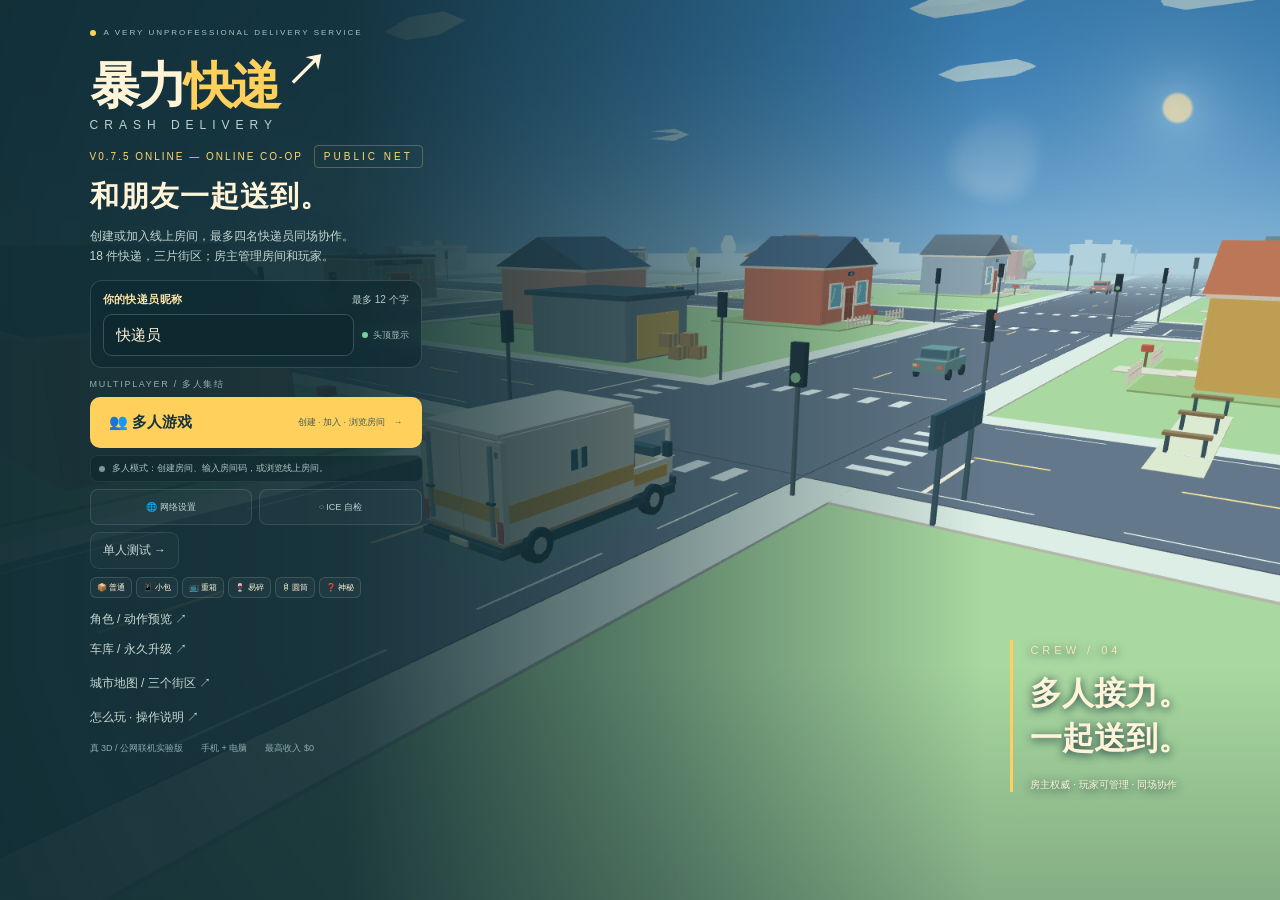
==== commit fd32b309: "Show reverse state on brake pedal" ====
--- a/artifacts/V0.8.0-2v2-CANDIDATE.html
+++ b/artifacts/V0.8.0-2v2-CANDIDATE.html
@@ -134,6 +134,7 @@
 @media(max-width:620px){.multiLobby{padding:17px 14px;border-radius:16px}.multiLobbyHeader{margin-bottom:12px}.multiLobbyHeader h2{font-size:22px}.multiLobbyGrid{grid-template-columns:1fr;gap:8px}.mpCard{padding:11px}.mpBrowser{grid-column:auto}.publicRoomsList{grid-template-columns:1fr}.publicRoomRow{grid-template-columns:minmax(0,1fr) auto auto;gap:6px}.publicRoomMeta{font-size:8px}.multiLobbyFooter{font-size:8px}.mpJoin .joinRow{margin-top:10px}.capacityLabel{margin-top:10px}}
 @media(max-height:600px) and (orientation:landscape){.multiLobby{padding:13px 16px}.multiLobbyHeader{margin-bottom:8px}.multiLobbyHeader h2{font-size:20px}.multiLobbyGrid{grid-template-columns:1fr 1fr}.mpBrowser{grid-column:1/-1}.mpCard{padding:9px}.publicRoomsList{grid-template-columns:1fr 1fr;max-height:160px;overflow:auto}.publicRoomsStatus{padding:8px 3px}}
 </style>
+<style>.pedals #brakeBtn.reverse{background:linear-gradient(180deg,#f2c36b,#dfaa4e);border-color:#ffe3a0;color:#17343a;font-weight:800;box-shadow:0 0 0 2px #ffd05b35,inset 0 1px #fff5cf}</style>
 </head>
 <body>
 <main id="game" aria-label="暴力快递 V0.7 ONLINE 游戏">
@@ -1732,6 +1733,8 @@
 };
 updateHUD=function(){
  if(net.executing)return;v06.updateHUD();
+ const brakeButton=$('brakeBtn'),brakeHeld=inputs.brake.size>0||inputs.keys.has('KeyS')||inputs.keys.has('ArrowDown'),reverseMode=state.view==='drive'&&(car.speed<-.08||brakeHeld&&car.speed<=.15);
+ brakeButton.textContent=reverseMode?'倒车':'刹车';brakeButton.setAttribute('aria-label',reverseMode?'倒车中；松开刹车踏板停止倒车':'刹车；停稳后继续按住倒车');brakeButton.classList.toggle('reverse',reverseMode);
  const h=nextHouse();$('address').textContent=h?'#'+h.num+' '+h.item:'派送完成';
  const held=player.held,walking=isWalking(),outside=state.view==='outside',f=walking?collectFocus():null;
  $('cargoUI').classList.toggle('hidden',!walking);$('viewTag').textContent=roleLabel(state.view);
